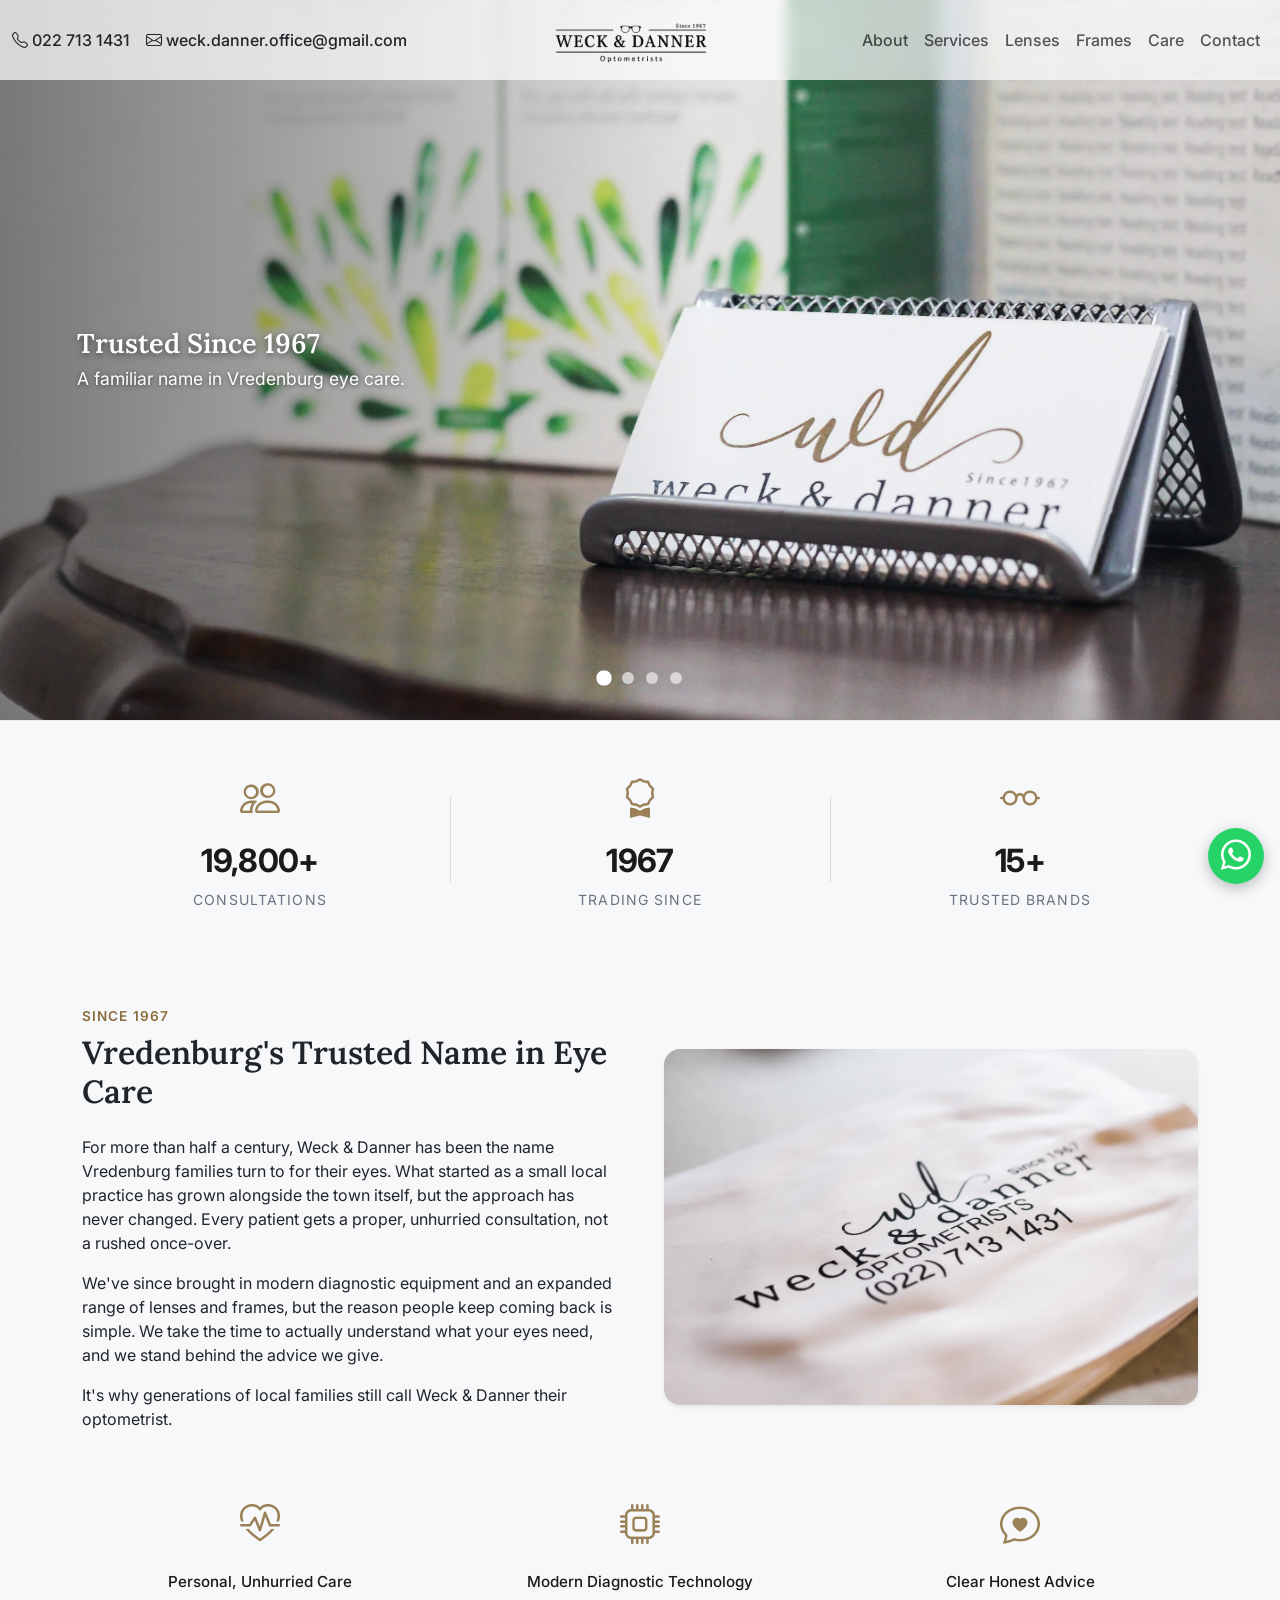
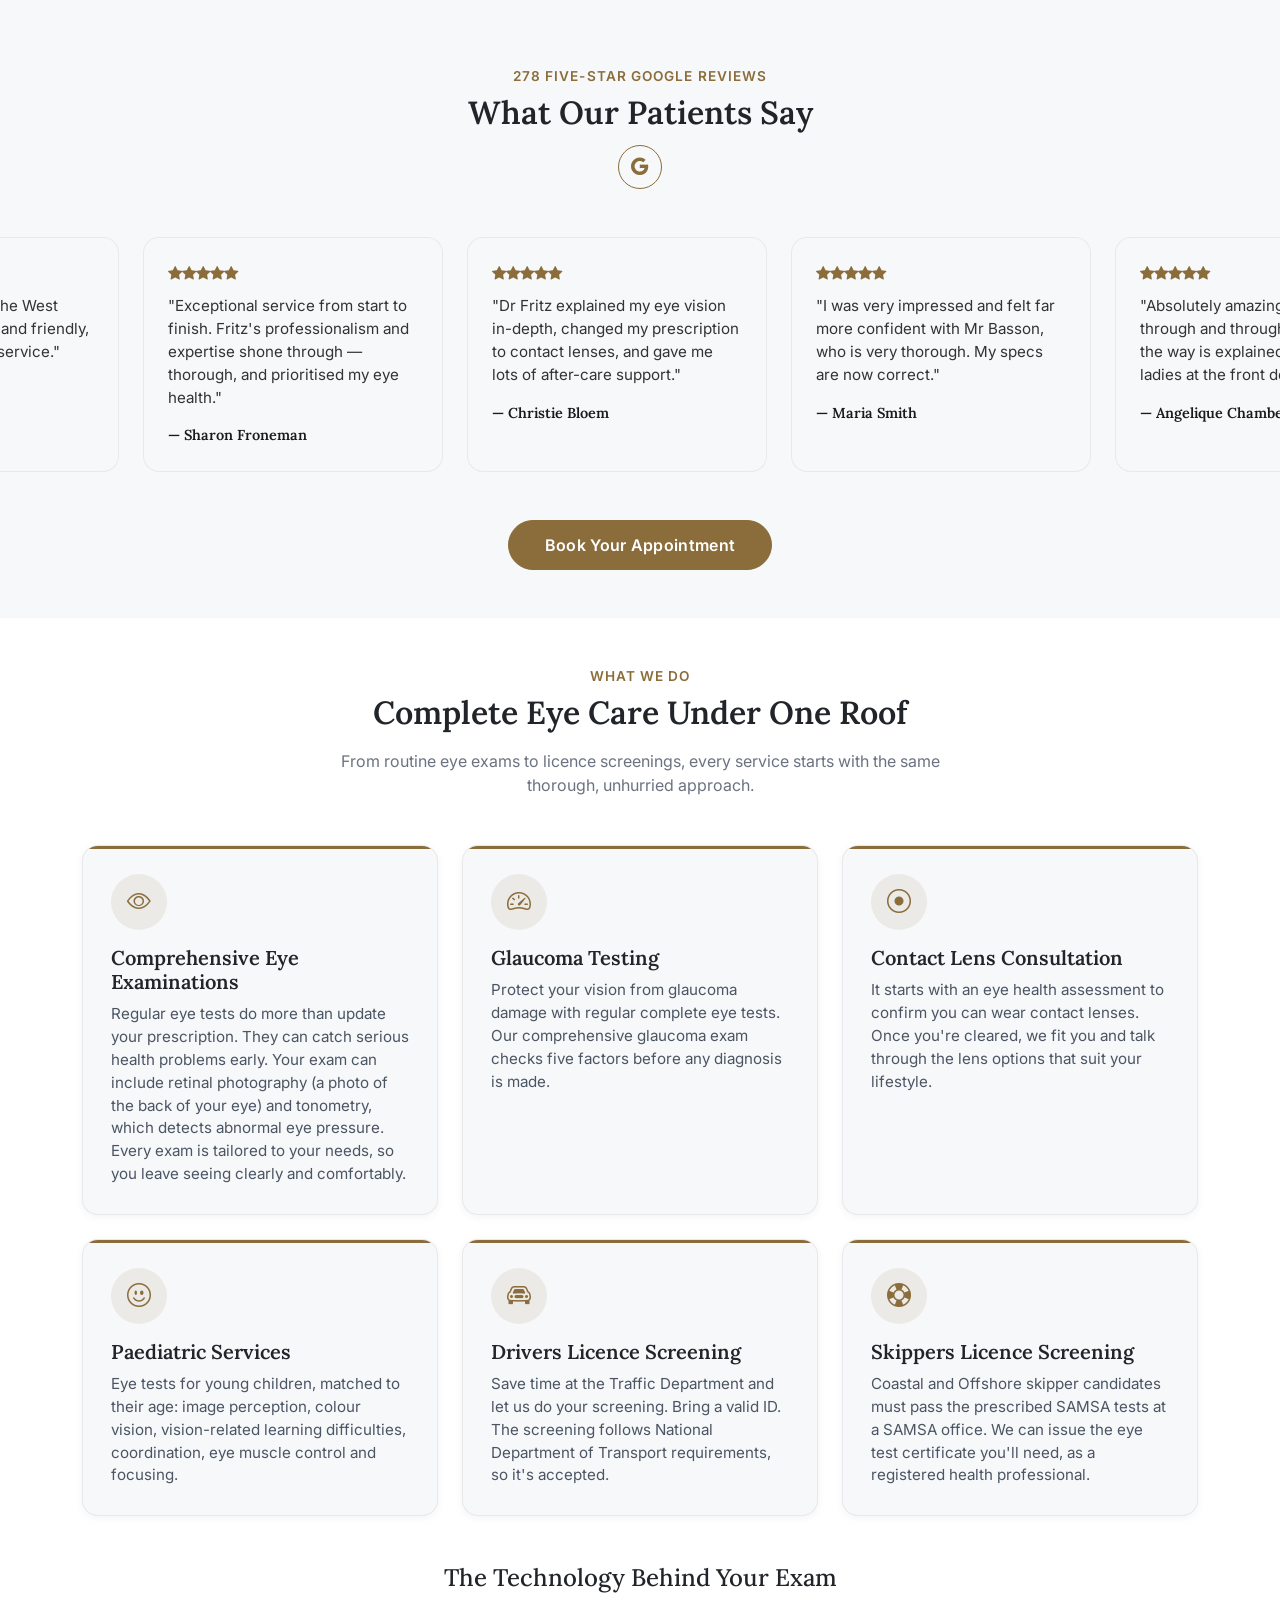
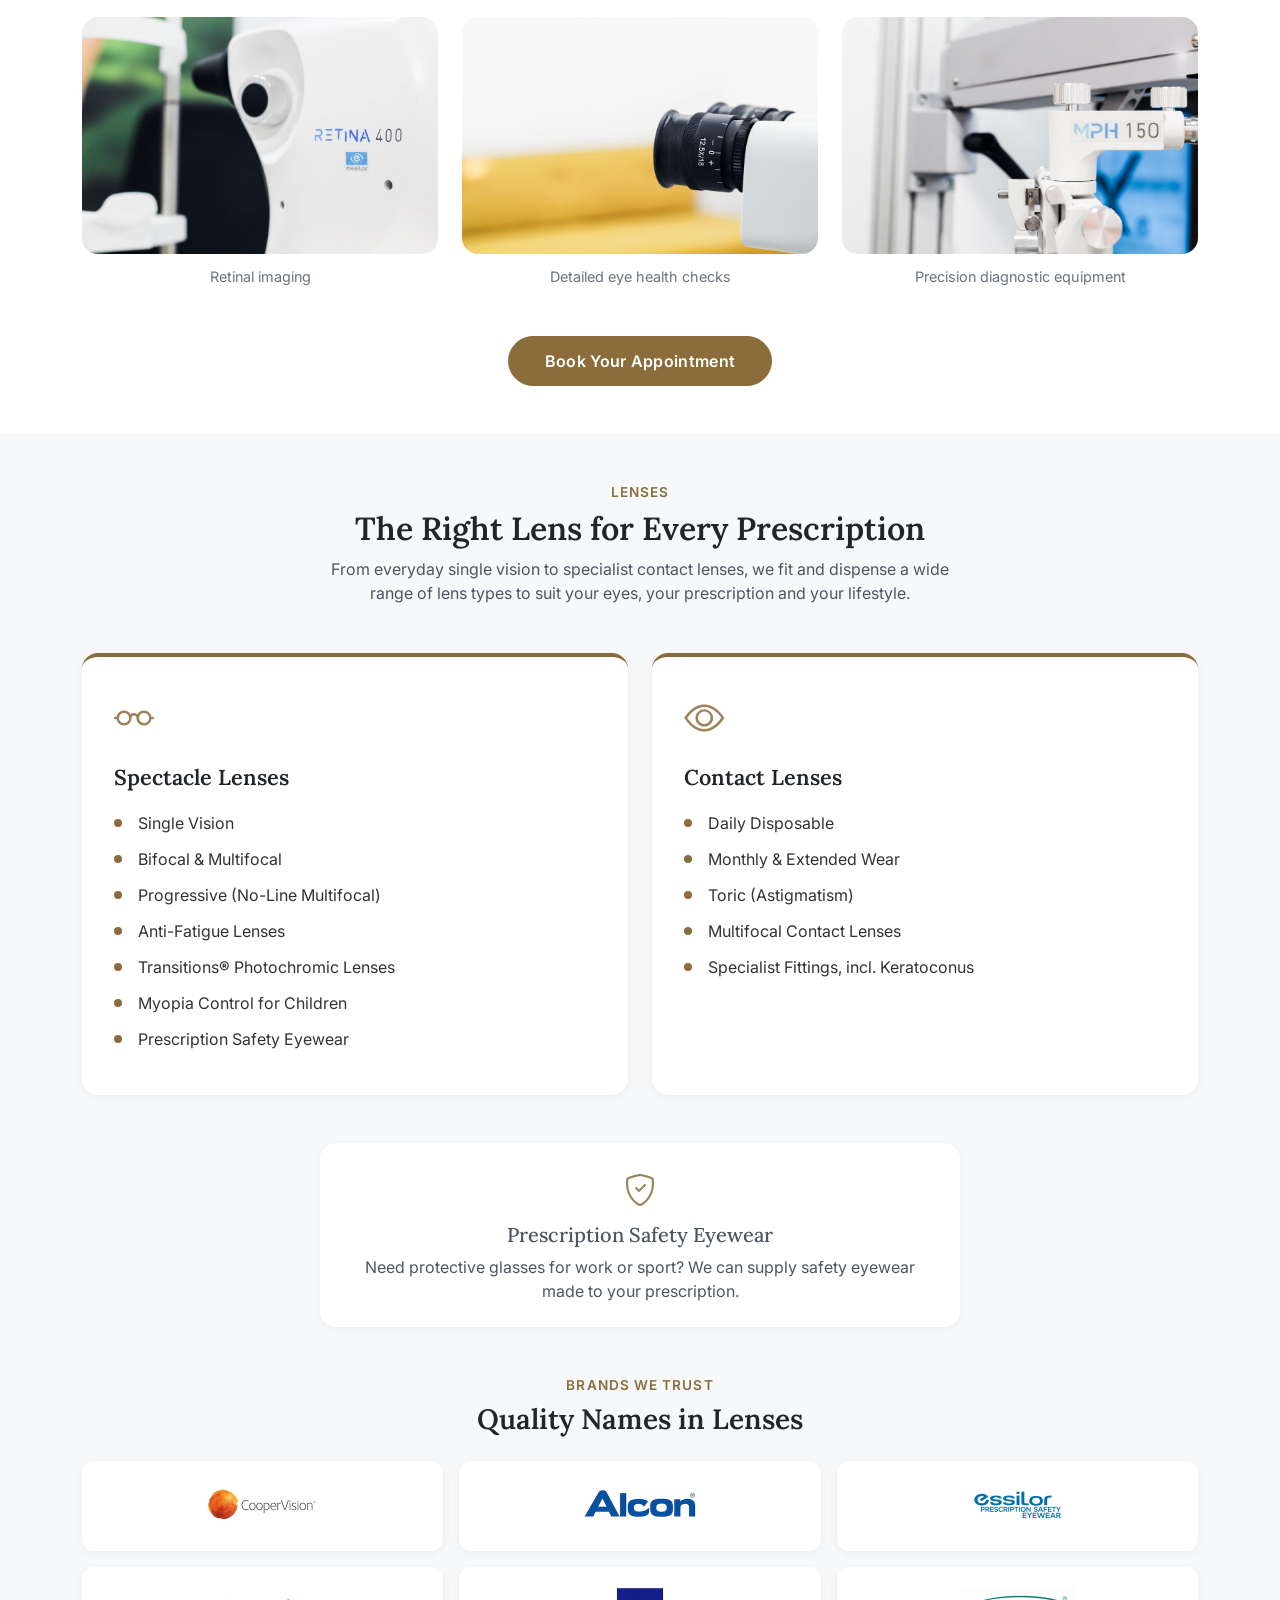
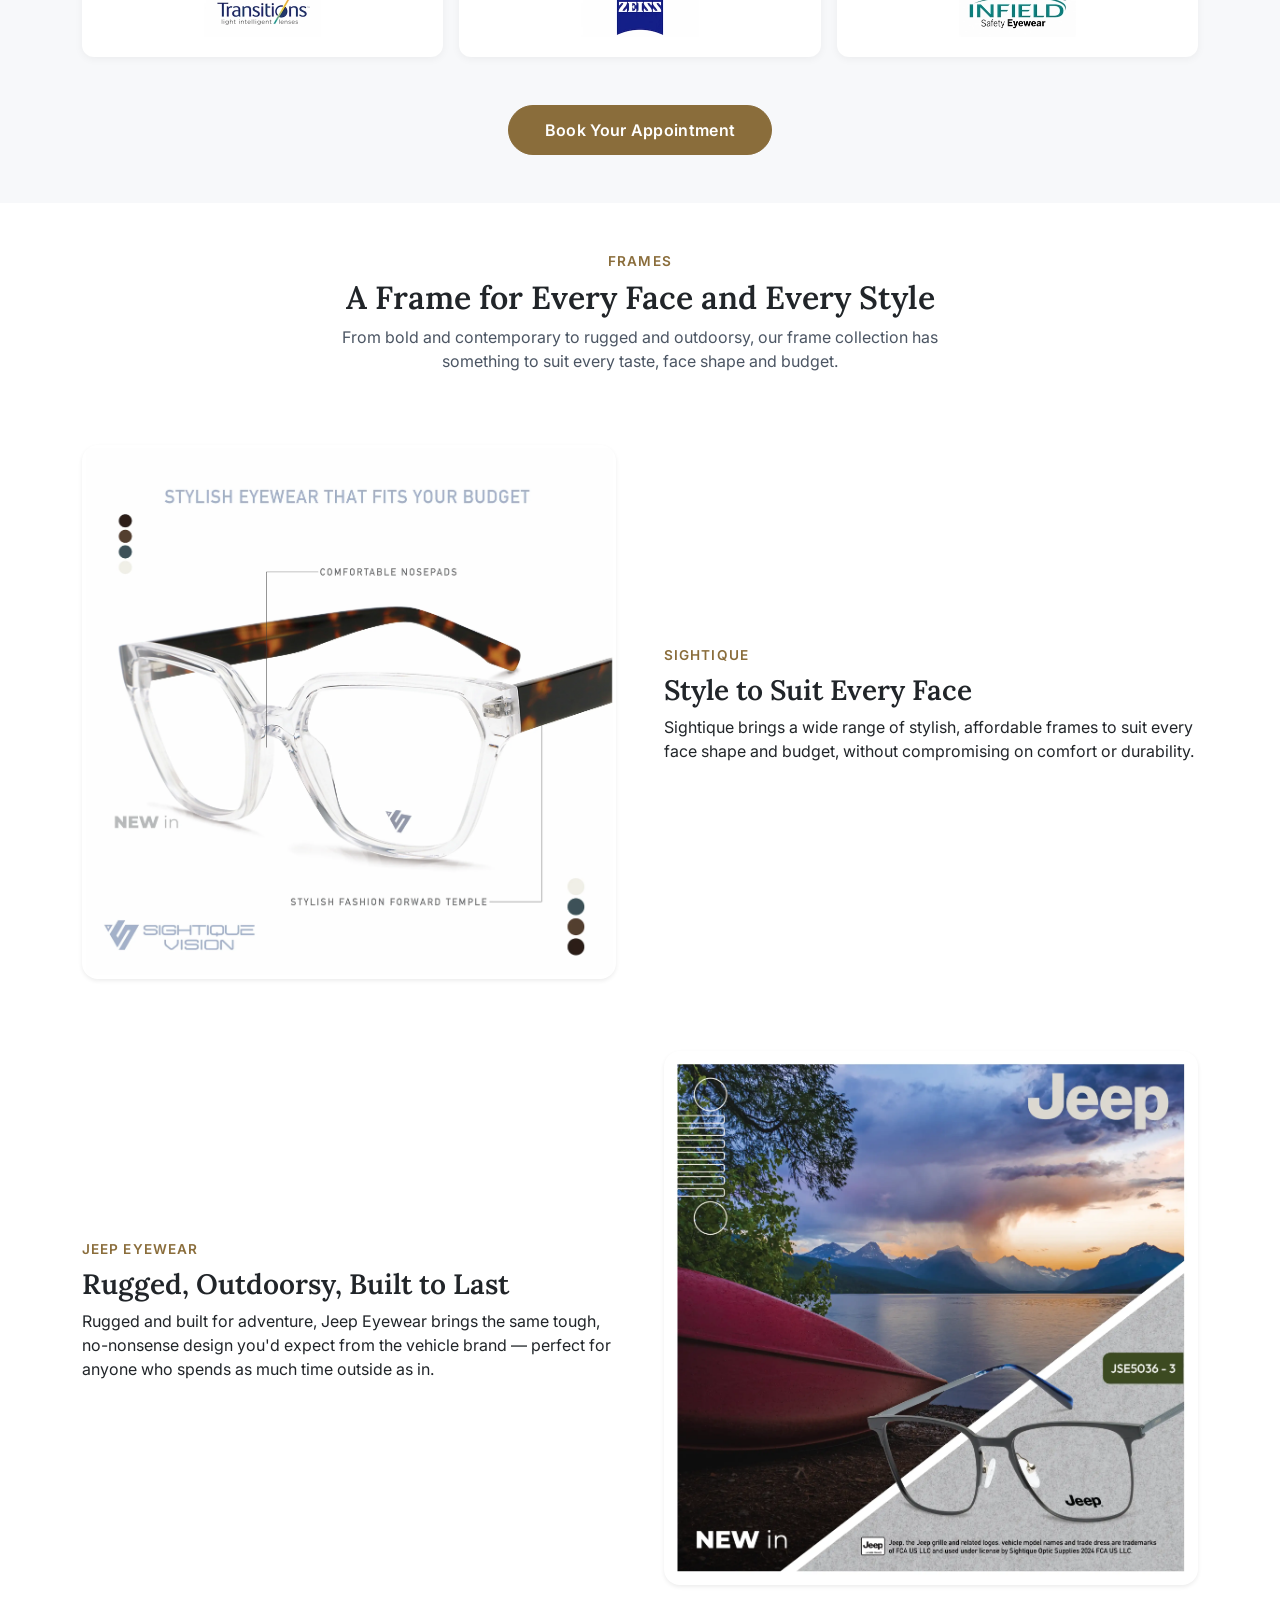
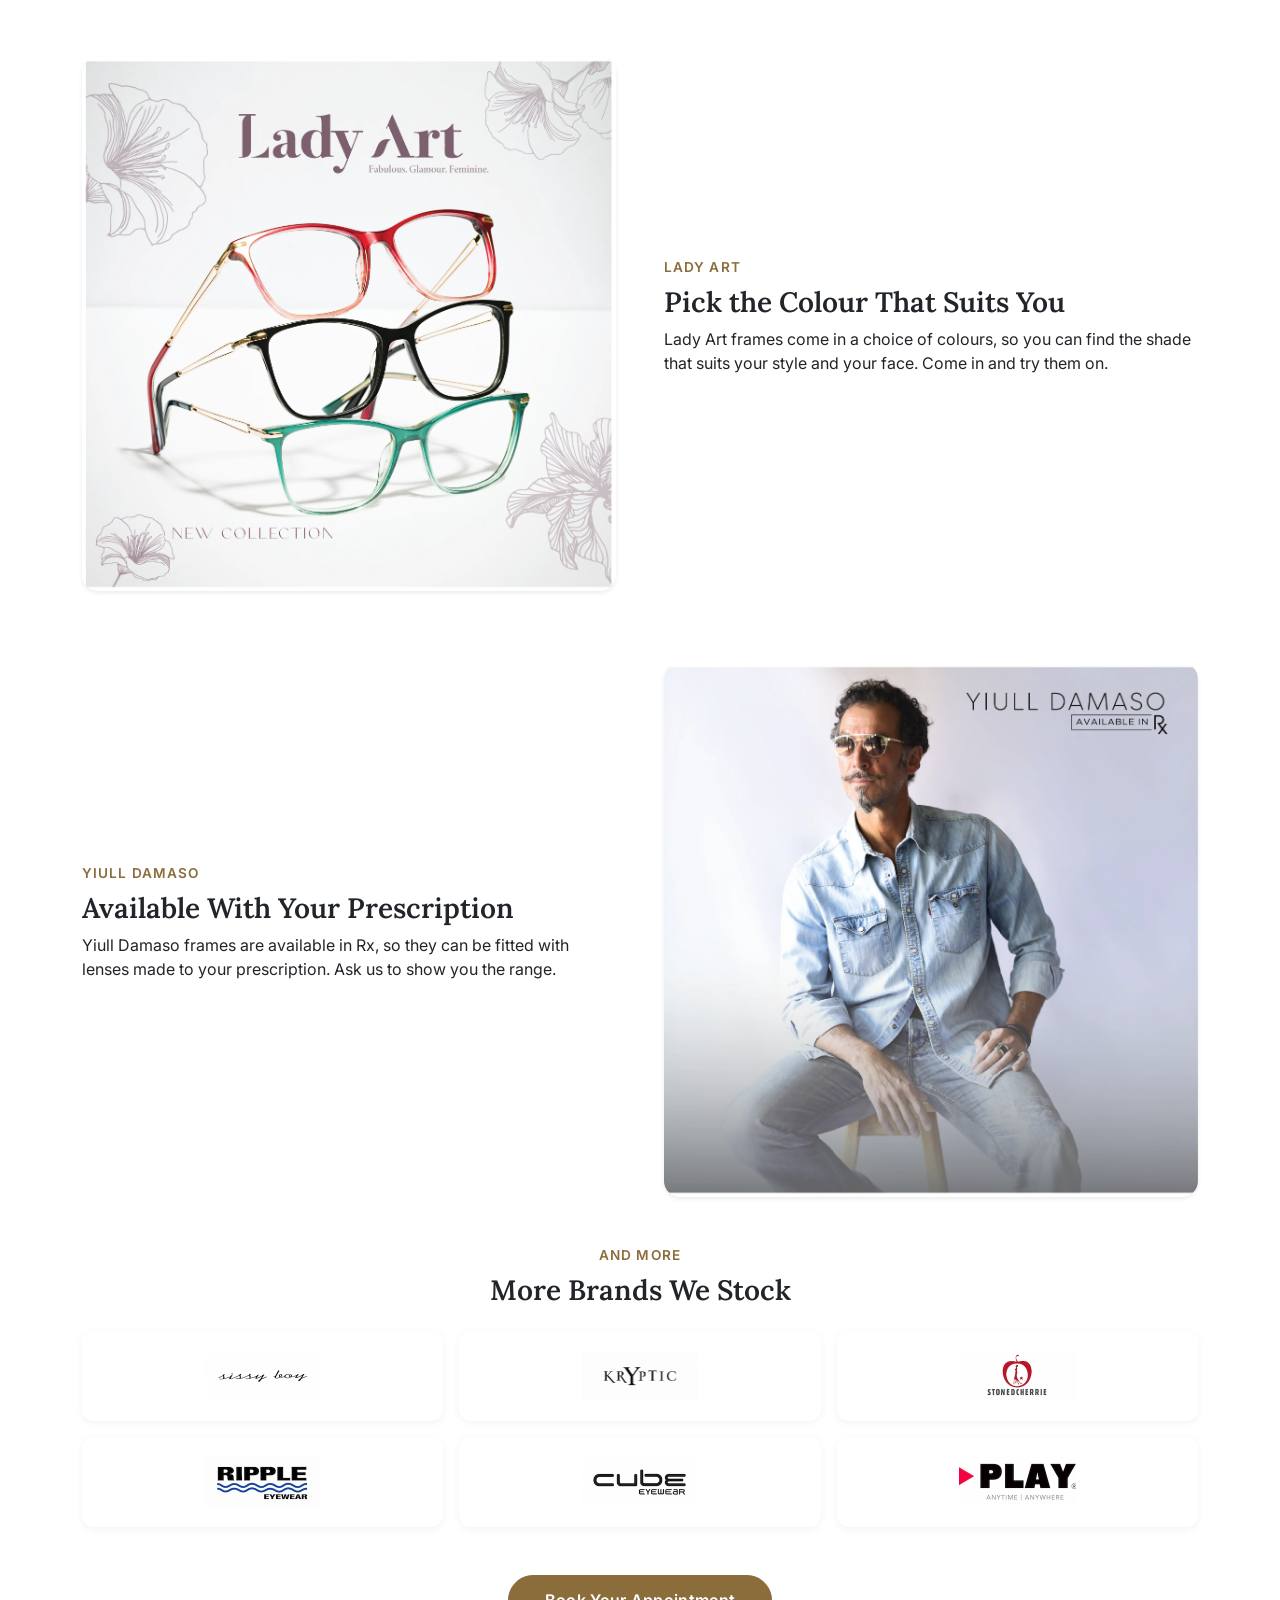
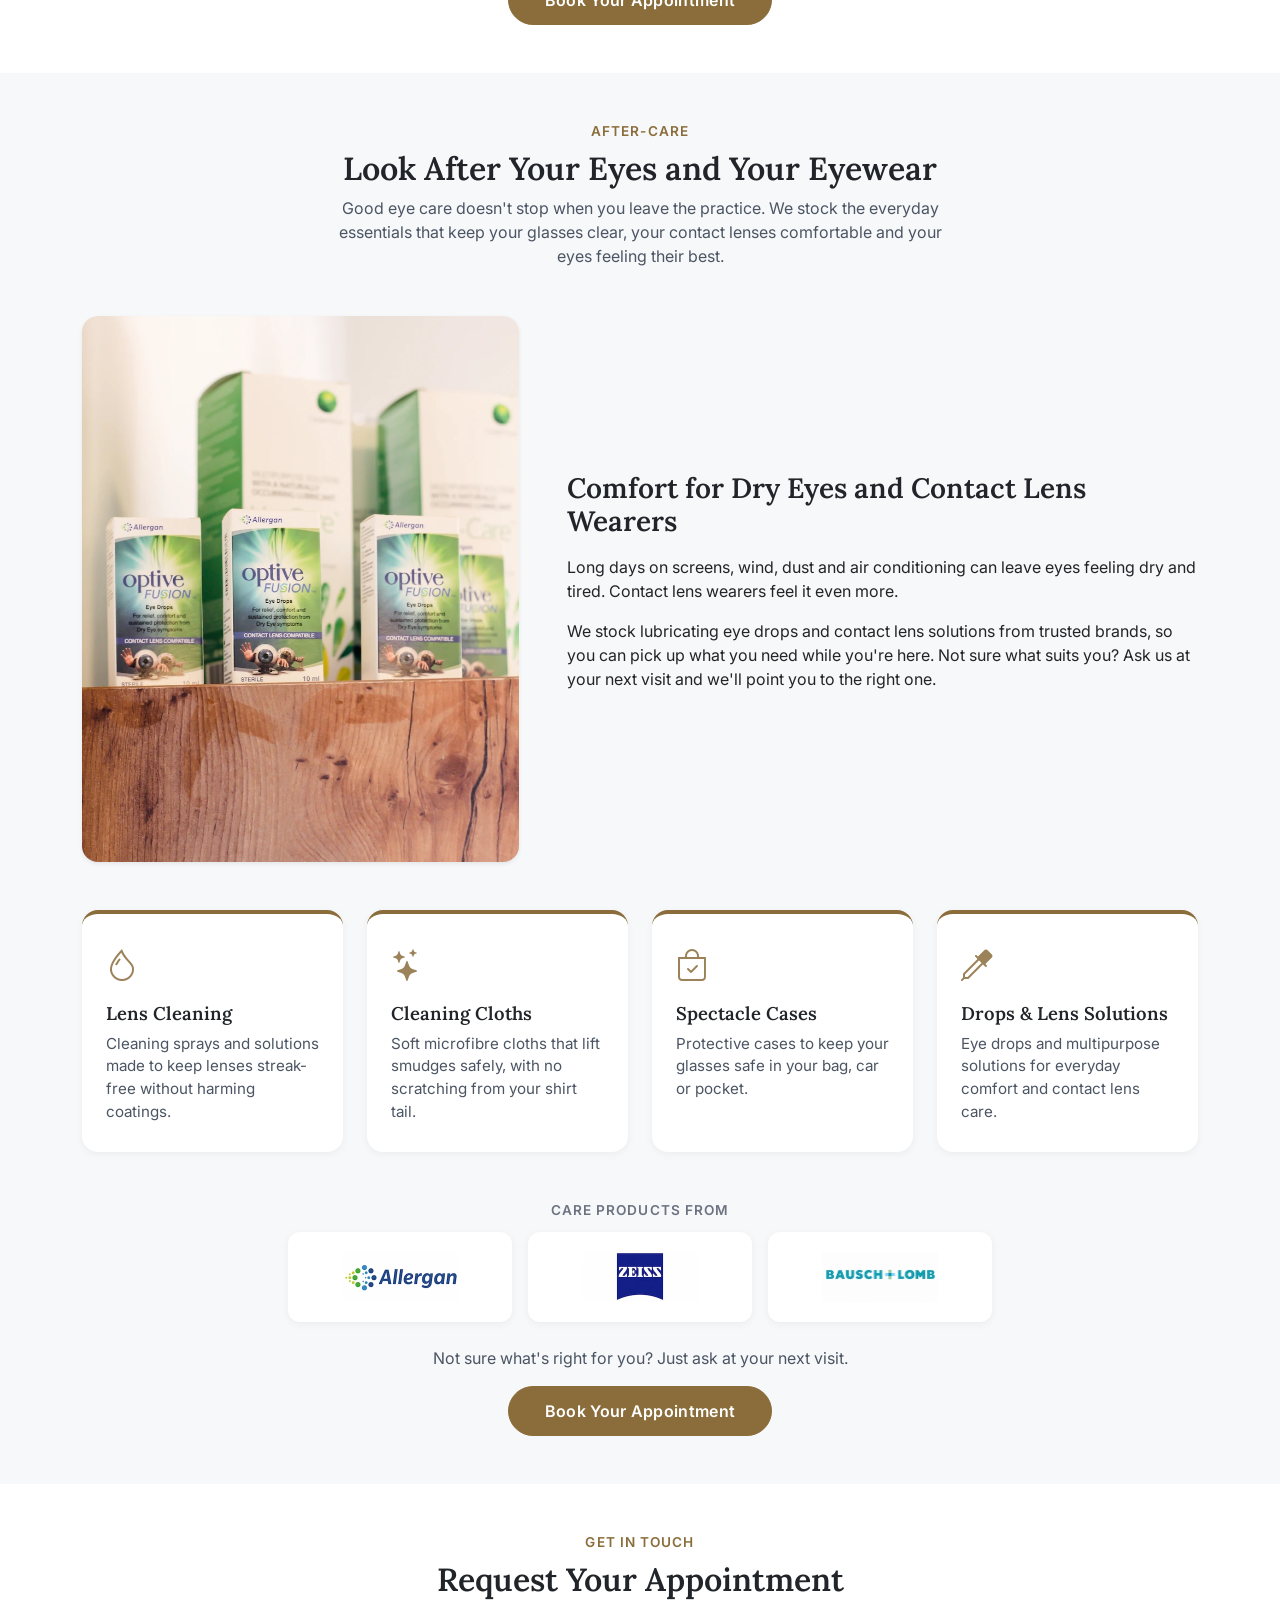
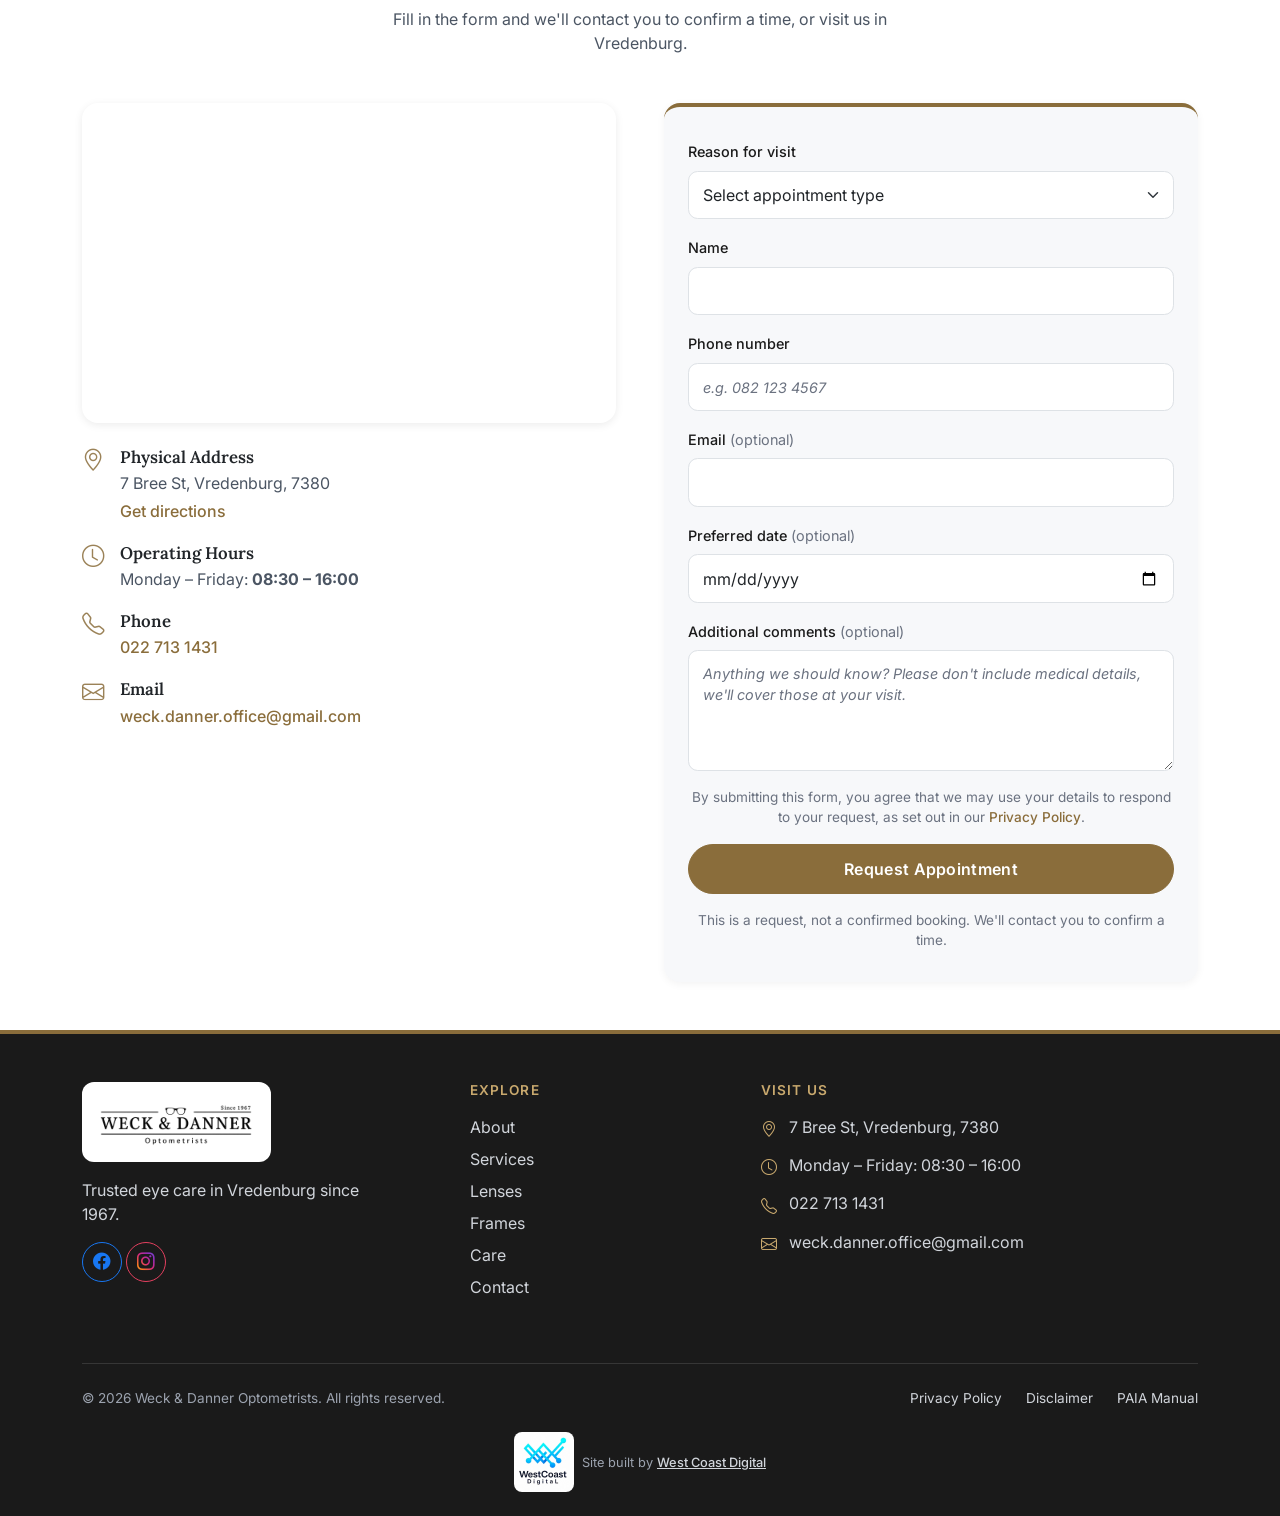
==== index.html @ 0f835dae "Fix scrollspy, add min date, optimise logos and image dimensions" ====
<!DOCTYPE html>
<html lang="en">
<head>
    <meta charset="UTF-8">
    <meta name="viewport" content="width=device-width, initial-scale=1.0">
    <title>Weck & Danner Optometrists | Eye Care in Vredenburg Since 1967</title>

<!-- Bootstrap -->

    <link href="https://cdn.jsdelivr.net/npm/bootstrap@5.3.8/dist/css/bootstrap.min.css" rel="stylesheet" integrity="sha384-sRIl4kxILFvY47J16cr9ZwB07vP4J8+LH7qKQnuqkuIAvNWLzeN8tE5YBujZqJLB" crossorigin="anonymous">

<!-- Bootstrap Icons -->
<link rel="stylesheet" href="https://cdn.jsdelivr.net/npm/bootstrap-icons@1.11.3/font/bootstrap-icons.css">

<!-- Google Fonts: Lora (headings) + Inter (body/nav) -->
<link rel="preconnect" href="https://fonts.googleapis.com">
<link rel="preconnect" href="https://fonts.gstatic.com" crossorigin>
<link href="https://fonts.googleapis.com/css2?family=Inter:wght@400;500;600&family=Lora:wght@500;600;700&display=swap" rel="stylesheet">

<!-- custom css -->

    <link rel="stylesheet" href="styles.css?v=4">   

</head>

<body>

  <nav class="navbar navbar-expand-lg fixed-top">
  <div class="container-fluid d-flex align-items-center justify-content-between">

    <!-- Left: contact info -->
    <div class="d-none d-lg-flex align-items-center gap-3 navbar-contact">
      <a href="tel:+27227131431" class="text-decoration-none">
        <i class="bi bi-telephone"></i> 022 713 1431
      </a>
      <a href="mailto:weck.danner.office@gmail.com" class="text-decoration-none">
        <i class="bi bi-envelope"></i> weck.danner.office@gmail.com
      </a>
    </div>

    <!-- Center: logo + toggler grouped -->
    <div class="navbar-brand-toggle-wrap">
      <a class="navbar-brand mx-auto" href="#home">
        <img src="media/weck-danner-logo.webp" alt="Weck & Danner Optometrists" width="400" height="160">
      </a>
      <button class="navbar-toggler" type="button" data-bs-toggle="collapse" data-bs-target="#navbarSupportedContent" aria-controls="navbarSupportedContent" aria-expanded="false" aria-label="Toggle navigation">
        <span class="navbar-toggler-icon"></span>
      </button>
    </div>

    <!-- Right: nav links -->
    <div class="collapse navbar-collapse flex-grow-0" id="navbarSupportedContent">
      <ul class="navbar-nav ms-auto mb-2 mb-lg-0">
        <li class="nav-item"><a class="nav-link" href="#about">About</a></li>
        <li class="nav-item"><a class="nav-link" href="#services">Services</a></li>
        <li class="nav-item"><a class="nav-link" href="#lenses">Lenses</a></li>
        <li class="nav-item"><a class="nav-link" href="#frames">Frames</a></li>
        <li class="nav-item"><a class="nav-link" href="#care">Care</a></li>
        <li class="nav-item"><a class="nav-link" href="#contact">Contact</a></li>
      </ul>

      <div class="d-lg-none navbar-contact-mobile mt-3">
        <a href="tel:+27227131431" class="text-decoration-none d-block mb-2">
          <i class="bi bi-telephone"></i> 022 713 1431
        </a>
        <a href="mailto:weck.danner.office@gmail.com" class="text-decoration-none d-block">
          <i class="bi bi-envelope"></i> weck.danner.office@gmail.com
        </a>
      </div>
    </div>

  </div>
</nav>

  <header>

<!-- home section within header -->

<section id="home">

<!-- Carousel -->
 <!-- Carousel caption overlay div for backround in images for white text readability. -->

<div id="carouselWeckDanner" class="carousel slide carousel-fade" data-bs-ride="carousel" data-bs-interval="4400" data-bs-pause="false">

  <div class="carousel-indicators">
    <button type="button" data-bs-target="#carouselWeckDanner" data-bs-slide-to="0" class="active" aria-current="true" aria-label="Slide 1"></button>
    <button type="button" data-bs-target="#carouselWeckDanner" data-bs-slide-to="1" aria-label="Slide 2"></button>
    <button type="button" data-bs-target="#carouselWeckDanner" data-bs-slide-to="2" aria-label="Slide 3"></button>
    <button type="button" data-bs-target="#carouselWeckDanner" data-bs-slide-to="3" aria-label="Slide 4"></button>
  </div>

  <div class="carousel-inner">
  <div class="carousel-item active">
  <img src="media/weck-danner-vredenburg-store-cards.webp" class="d-block w-100" width="1920" height="1280" fetchpriority="high" alt="Weck & Danner business cards displayed in-store in Vredenburg">
  <div class="carousel-caption-overlay"></div>
  <div class="carousel-caption-custom">
    <h5>Trusted Since 1967</h5>
    <p>A familiar name in Vredenburg eye care.</p>
  </div>
</div>

<div class="carousel-item">
 <img src="media/weck-danner-vredenburg-retina-400-machine.webp" class="d-block w-100" width="1920" height="1280" alt="Optometrist using a Retina 400 retinal camera during an eye exam at Weck & Danner">
  <div class="carousel-caption-overlay"></div>
  <div class="carousel-caption-custom">
    <h5>Advanced Diagnostic Technology</h5>
    <p>Precise retinal imaging for early detection.</p>
  </div>
</div>

<div class="carousel-item">
  <img src="media/weck-danner-vredenburg-frames-display.webp" class="d-block w-100" width="1920" height="1280" alt="Display of eyewear frames at Weck & Danner in Vredenburg">
  <div class="carousel-caption-overlay"></div>
  <div class="carousel-caption-custom">
    <h5>A Frame for Every Style</h5>
    <p>Browse our curated eyewear selection in-store.</p>
  </div>
</div>

<div class="carousel-item">
  <img src="media/weck-danner-vredenburg-documents.webp" class="d-block w-100" width="1920" height="1280" alt="Patient intake and eye test forms at Weck & Danner">
  <div class="carousel-caption-overlay"></div>
  <div class="carousel-caption-custom">
    <h5>Thorough, Personal Care</h5>
    <p>Every visit starts with understanding your needs.</p>
  </div>
</div>
</div>

</div>

<!-- stats strip -->

<div class="stats-strip py-5">
  <div class="container">
    <div class="row row-cols-1 row-cols-sm-3 text-center g-4">

      <div class="col d-flex align-items-center justify-content-center">
        <div class="flex-fill">
          <i class="bi bi-people fs-1 stat-icon"></i>
          <div class="stat-number fw-bold fs-2 mt-2">19,800+</div>
          <div class="stat-label small text-uppercase mt-1">Consultations</div>
        </div>
      </div>

      <div class="col d-flex align-items-center justify-content-center">
        <div class="flex-fill">
          <i class="bi bi-award fs-1 stat-icon"></i>
          <div class="stat-number fw-bold fs-2 mt-2">1967</div>
          <div class="stat-label small text-uppercase mt-1">Trading Since</div>
        </div>
      </div>

      <div class="col d-flex align-items-center justify-content-center">
        <div class="flex-fill">
          <i class="bi bi-eyeglasses fs-1 stat-icon"></i>
          <div class="stat-number fw-bold fs-2 mt-2">15+</div>
          <div class="stat-label small text-uppercase mt-1">Trusted Brands</div>
        </div>
      </div>

    </div>
  </div>
</div>

</section>

</header>

<main>

<!-- About section -->

<section id="about" class="about-section py-5">
  <div class="container">
    <div class="row align-items-center gy-5 gx-md-5">

      <div class="col-lg-6 order-lg-2">
        <img src="media/weck-danner-vredenburg-branded-pouch.webp" width="1200" height="800" loading="lazy"
             class="img-fluid rounded-4 shadow-sm about-img"
             alt="Weck & Danner branded pouch, trusted in Vredenburg since 1967">
      </div>

      <div class="col-lg-6 order-lg-1">
        <p class="about-kicker">Since 1967</p>
        <h2 class="mb-4">Vredenburg's Trusted Name in Eye Care</h2>
        <p>For more than half a century, Weck & Danner has been the name Vredenburg families turn to for their eyes. What started as a small local practice has grown alongside the town itself, but the approach has never changed. Every patient gets a proper, unhurried consultation, not a rushed once-over.</p>
        <p>We've since brought in modern diagnostic equipment and an expanded range of lenses and frames, but the reason people keep coming back is simple. We take the time to actually understand what your eyes need, and we stand behind the advice we give.</p>
        <p>It's why generations of local families still call Weck & Danner their optometrist.</p>
      </div>

    </div>

    <!-- Trust Row -->
    <div class="row text-center gy-4 mt-4 about-trust-row">

      <div class="col-md-4">
        <div class="about-trust-item">
          <i class="bi bi-heart-pulse fs-1 stat-icon"></i>
          <p class="about-trust-caption mt-3 mb-0">Personal, Unhurried Care</p>
        </div>
      </div>

      <div class="col-md-4">
        <div class="about-trust-item">
          <i class="bi bi-cpu fs-1 stat-icon"></i>
          <p class="about-trust-caption mt-3 mb-0">Modern Diagnostic Technology</p>
        </div>
      </div>

      <div class="col-md-4">
        <div class="about-trust-item">
          <i class="bi bi-chat-heart fs-1 stat-icon"></i>
          <p class="about-trust-caption mt-3 mb-0">Clear Honest Advice</p>
        </div>
      </div>

    </div>

  </div>

<!-- Reviews (nested inside About) -->
<div class="reviews-wrap mt-5 pt-4">
  <div class="text-center mb-5">
    <p class="about-kicker">278 Five-Star Google Reviews</p>
    <h2>What Our Patients Say</h2>
    <a href="https://maps.app.goo.gl/JBacdzH4Bppjn8U96"
   target="_blank" rel="noopener"
   class="reviews-google-link mt-1"
   aria-label="See all reviews on Google (opens in a new tab)">
  <i class="bi bi-google"></i>
</a>
  </div>


  <div class="reviews-marquee">
    <div class="reviews-track">

      <div class="review-card">
        <div class="review-stars">
          <i class="bi bi-star-fill"></i><i class="bi bi-star-fill"></i><i class="bi bi-star-fill"></i><i class="bi bi-star-fill"></i><i class="bi bi-star-fill"></i>
        </div>
        <p class="review-quote">"Best optometrist on the West Coast! Always helpful and friendly, paired with excellent service."</p>
        <p class="review-author">— Adel Kruger</p>
      </div>

      <div class="review-card">
        <div class="review-stars">
          <i class="bi bi-star-fill"></i><i class="bi bi-star-fill"></i><i class="bi bi-star-fill"></i><i class="bi bi-star-fill"></i><i class="bi bi-star-fill"></i>
        </div>
        <p class="review-quote">"Exceptional service from start to finish. Fritz's professionalism and expertise shone through — thorough, and prioritised my eye health."</p>
        <p class="review-author">— Sharon Froneman</p>
      </div>

      <div class="review-card">
        <div class="review-stars">
          <i class="bi bi-star-fill"></i><i class="bi bi-star-fill"></i><i class="bi bi-star-fill"></i><i class="bi bi-star-fill"></i><i class="bi bi-star-fill"></i>
        </div>
        <p class="review-quote">"Dr Fritz explained my eye vision in-depth, changed my prescription to contact lenses, and gave me lots of after-care support."</p>
        <p class="review-author">— Christie Bloem</p>
      </div>

      <div class="review-card">
        <div class="review-stars">
          <i class="bi bi-star-fill"></i><i class="bi bi-star-fill"></i><i class="bi bi-star-fill"></i><i class="bi bi-star-fill"></i><i class="bi bi-star-fill"></i>
        </div>
        <p class="review-quote">"I was very impressed and felt far more confident with Mr Basson, who is very thorough. My specs are now correct."</p>
        <p class="review-author">— Maria Smith</p>
      </div>

      <div class="review-card">
        <div class="review-stars">
          <i class="bi bi-star-fill"></i><i class="bi bi-star-fill"></i><i class="bi bi-star-fill"></i><i class="bi bi-star-fill"></i><i class="bi bi-star-fill"></i>
        </div>
        <p class="review-quote">"Absolutely amazing service through and through. Every step of the way is explained. Wonderful ladies at the front desk."</p>
        <p class="review-author">— Angelique Chamberlain</p>
      </div>

      <div class="review-card">
        <div class="review-stars">
          <i class="bi bi-star-fill"></i><i class="bi bi-star-fill"></i><i class="bi bi-star-fill"></i><i class="bi bi-star-fill"></i><i class="bi bi-star-fill"></i>
        </div>
        <p class="review-quote">"A very open, friendly and efficient practice. My eye exam was highly professional. I highly recommend this practice!"</p>
        <p class="review-author">— Fiona Haller</p>
      </div>

      <div class="review-card">
        <div class="review-stars">
          <i class="bi bi-star-fill"></i><i class="bi bi-star-fill"></i><i class="bi bi-star-fill"></i><i class="bi bi-star-fill"></i><i class="bi bi-star-fill"></i>
        </div>
        <p class="review-quote">"Best eye test I ever had. One of the best in the trade — his staff are friendly and professional. A 5 star experience!"</p>
        <p class="review-author">— Neels Roodt</p>
      </div>

      <div class="review-card">
        <div class="review-stars">
          <i class="bi bi-star-fill"></i><i class="bi bi-star-fill"></i><i class="bi bi-star-fill"></i><i class="bi bi-star-fill"></i><i class="bi bi-star-fill"></i>
        </div>
        <p class="review-quote">"My mother is highly impressed by the whole process and the excellent service she received — thank you for taking care of the elderly."</p>
        <p class="review-author">— Mariane Mouton</p>
      </div>

      <div class="review-card">
        <div class="review-stars">
          <i class="bi bi-star-fill"></i><i class="bi bi-star-fill"></i><i class="bi bi-star-fill"></i><i class="bi bi-star-fill"></i><i class="bi bi-star-fill"></i>
        </div>
        <p class="review-quote">"Experienced, thorough in testing and explaining my eye condition, recommending the best options and after-care."</p>
        <p class="review-author">— Christopher Jacobs</p>
      </div>

      <!-- Duplicate set below — needed so the marquee loop is seamless.
           aria-hidden="true" for screen readers. -->

      <div class="review-card" aria-hidden="true">
        <div class="review-stars">
          <i class="bi bi-star-fill"></i><i class="bi bi-star-fill"></i><i class="bi bi-star-fill"></i><i class="bi bi-star-fill"></i><i class="bi bi-star-fill"></i>
        </div>
        <p class="review-quote">"Best optometrist on the West Coast! Always helpful and friendly, paired with excellent service."</p>
        <p class="review-author">— Adel Kruger</p>
      </div>

      <div class="review-card" aria-hidden="true">
        <div class="review-stars">
          <i class="bi bi-star-fill"></i><i class="bi bi-star-fill"></i><i class="bi bi-star-fill"></i><i class="bi bi-star-fill"></i><i class="bi bi-star-fill"></i>
        </div>
        <p class="review-quote">"Exceptional service from start to finish. Fritz's professionalism and expertise shone through — thorough, and prioritised my eye health."</p>
        <p class="review-author">— Sharon Froneman</p>
      </div>

      <div class="review-card" aria-hidden="true">
        <div class="review-stars">
          <i class="bi bi-star-fill"></i><i class="bi bi-star-fill"></i><i class="bi bi-star-fill"></i><i class="bi bi-star-fill"></i><i class="bi bi-star-fill"></i>
        </div>
        <p class="review-quote">"Dr Fritz explained my eye vision in-depth, changed my prescription to contact lenses, and gave me lots of after-care support."</p>
        <p class="review-author">— Christie Bloem</p>
      </div>

      <div class="review-card" aria-hidden="true">
        <div class="review-stars">
          <i class="bi bi-star-fill"></i><i class="bi bi-star-fill"></i><i class="bi bi-star-fill"></i><i class="bi bi-star-fill"></i><i class="bi bi-star-fill"></i>
        </div>
        <p class="review-quote">"I was very impressed and felt far more confident with Mr Basson, who is very thorough. My specs are now correct."</p>
        <p class="review-author">— Maria Smith</p>
      </div>

      <div class="review-card" aria-hidden="true">
        <div class="review-stars">
          <i class="bi bi-star-fill"></i><i class="bi bi-star-fill"></i><i class="bi bi-star-fill"></i><i class="bi bi-star-fill"></i><i class="bi bi-star-fill"></i>
        </div>
        <p class="review-quote">"Absolutely amazing service through and through. Every step of the way is explained. Wonderful ladies at the front desk."</p>
        <p class="review-author">— Angelique Chamberlain</p>
      </div>

      <div class="review-card" aria-hidden="true">
        <div class="review-stars">
          <i class="bi bi-star-fill"></i><i class="bi bi-star-fill"></i><i class="bi bi-star-fill"></i><i class="bi bi-star-fill"></i><i class="bi bi-star-fill"></i>
        </div>
        <p class="review-quote">"A very open, friendly and efficient practice. My eye exam was highly professional. I highly recommend this practice!"</p>
        <p class="review-author">— Fiona Haller</p>
      </div>

      <div class="review-card" aria-hidden="true">
        <div class="review-stars">
          <i class="bi bi-star-fill"></i><i class="bi bi-star-fill"></i><i class="bi bi-star-fill"></i><i class="bi bi-star-fill"></i><i class="bi bi-star-fill"></i>
        </div>
        <p class="review-quote">"Best eye test I ever had. One of the best in the trade — his staff are friendly and professional. A 5 star experience!"</p>
        <p class="review-author">— Neels Roodt</p>
      </div>

      <div class="review-card" aria-hidden="true">
        <div class="review-stars">
          <i class="bi bi-star-fill"></i><i class="bi bi-star-fill"></i><i class="bi bi-star-fill"></i><i class="bi bi-star-fill"></i><i class="bi bi-star-fill"></i>
        </div>
        <p class="review-quote">"My mother is highly impressed by the whole process and the excellent service she received — thank you for taking care of the elderly."</p>
        <p class="review-author">— Mariane Mouton</p>
      </div>

      <div class="review-card" aria-hidden="true">
        <div class="review-stars">
          <i class="bi bi-star-fill"></i><i class="bi bi-star-fill"></i><i class="bi bi-star-fill"></i><i class="bi bi-star-fill"></i><i class="bi bi-star-fill"></i>
        </div>
        <p class="review-quote">"Experienced, thorough in testing and explaining my eye condition, recommending the best options and after-care."</p>
        <p class="review-author">— Christopher Jacobs</p>
      </div>

    </div>
  </div>
</div>

<!-- appointment CTA -->

<div class="text-center mt-5">
  <a href="#contact" class="btn-booking">
    Book Your Appointment
  </a>
</div>

</section>

<!-- Services section -->

<section id="services" class="services-section py-5">
  <div class="container">

    <div class="text-center mb-5">
      <p class="about-kicker">What We Do</p>
      <h2>Complete Eye Care Under One Roof</h2>
      <p class="services-intro mt-3">From routine eye exams to licence screenings, every service starts with the same thorough, unhurried approach.</p>
    </div>

    <div class="row row-cols-1 row-cols-md-2 row-cols-lg-3 g-4">

      <div class="col">
        <div class="service-card">
          <div class="service-icon"><i class="bi bi-eye"></i></div>
          <h3>Comprehensive Eye Examinations</h3>
          <p>Regular eye tests do more than update your prescription. They can catch serious health problems early. Your exam can include retinal photography (a photo of the back of your eye) and tonometry, which detects abnormal eye pressure. Every exam is tailored to your needs, so you leave seeing clearly and comfortably.</p>
        </div>
      </div>

      <div class="col">
        <div class="service-card">
          <div class="service-icon"><i class="bi bi-speedometer2"></i></div>
          <h3>Glaucoma Testing</h3>
          <p>Protect your vision from glaucoma damage with regular complete eye tests. Our comprehensive glaucoma exam checks five factors before any diagnosis is made.</p>
        </div>
      </div>

      <div class="col">
        <div class="service-card">
          <div class="service-icon"><i class="bi bi-record-circle"></i></div>
          <h3>Contact Lens Consultation</h3>
          <p>It starts with an eye health assessment to confirm you can wear contact lenses. Once you're cleared, we fit you and talk through the lens options that suit your lifestyle.</p>
        </div>
      </div>

      <div class="col">
        <div class="service-card">
          <div class="service-icon"><i class="bi bi-emoji-smile"></i></div>
          <h3>Paediatric Services</h3>
          <p>Eye tests for young children, matched to their age: image perception, colour vision, vision-related learning difficulties, coordination, eye muscle control and focusing.</p>
        </div>
      </div>

      <div class="col">
        <div class="service-card">
          <div class="service-icon"><i class="bi bi-car-front"></i></div>
          <h3>Drivers Licence Screening</h3>
          <p>Save time at the Traffic Department and let us do your screening. Bring a valid ID. The screening follows National Department of Transport requirements, so it's accepted.</p>
        </div>
      </div>

      <div class="col">
        <div class="service-card">
          <div class="service-icon"><i class="bi bi-life-preserver"></i></div>
          <h3>Skippers Licence Screening</h3>
          <p>Coastal and Offshore skipper candidates must pass the prescribed SAMSA tests at a SAMSA office. We can issue the eye test certificate you'll need, as a registered health professional.</p>
        </div>
      </div>

    </div>

  <!-- Equipment photo strip -->
<h3 class="h4 text-center mt-5 mb-4">The Technology Behind Your Exam</h3>

<div class="row g-4">

  <div class="col-md-4">
    <figure class="m-0">
      <img src="media/weck-danner-vredenburg-retina-400-detail.webp" class="equipment-img" width="1000" height="667" alt="Retina 400 retinal camera at Weck & Danner" loading="lazy">
      <figcaption class="equipment-caption">Retinal imaging</figcaption>
    </figure>
  </div>

  <div class="col-md-4">
    <figure class="m-0">
      <img src="media/weck-danner-vredenburg-slit-lamp-eyepiece.webp" class="equipment-img" width="1000" height="667" alt="Slit lamp eyepiece used for eye health examinations at Weck & Danner" loading="lazy">
      <figcaption class="equipment-caption">Detailed eye health checks</figcaption>
    </figure>
  </div>

  <div class="col-md-4">
    <figure class="m-0">
      <img src="media/weck-danner-vredenburg-mph-150.webp" class="equipment-img" width="1000" height="667" alt="MPH 150 diagnostic instrument at Weck & Danner" loading="lazy">
      <figcaption class="equipment-caption">Precision diagnostic equipment</figcaption>
    </figure>
  </div>

</div>

<div class="text-center mt-5">
  <a href="#contact" class="btn-booking">Book Your Appointment</a>
</div>

</div>
</section>

<!-- Lenses section -->

<section id="lenses" class="lenses-section py-5 ">
  <div class="container">

    <div class="text-center mb-5">
      <p class="about-kicker">Lenses</p>
      <h2>The Right Lens for Every Prescription</h2>
      <p class="lenses-intro mx-auto">From everyday single vision to specialist contact lenses, we fit and dispense a wide range of lens types to suit your eyes, your prescription and your lifestyle.</p>
    </div>

    <div class="row g-4 mb-5">

      <div class="col-lg-6">
        <div class="lens-type-card h-100">
          <i class="bi bi-eyeglasses fs-1 stat-icon"></i>
          <h3>Spectacle Lenses</h3>
          <ul class="lens-list">
            <li>Single Vision</li>
            <li>Bifocal &amp; Multifocal</li>
            <li>Progressive (No-Line Multifocal)</li>
            <li>Anti-Fatigue Lenses</li>
            <li>Transitions&reg; Photochromic Lenses</li>
            <li>Myopia Control for Children</li>
            <li>Prescription Safety Eyewear</li>
          </ul>
        </div>
      </div>

      <div class="col-lg-6">
        <div class="lens-type-card h-100">
          <i class="bi bi-eye fs-1 stat-icon"></i>
          <h3>Contact Lenses</h3>
          <ul class="lens-list">
            <li>Daily Disposable</li>
            <li>Monthly &amp; Extended Wear</li>
            <li>Toric (Astigmatism)</li>
            <li>Multifocal Contact Lenses</li>
            <li>Specialist Fittings, incl. Keratoconus</li>
          </ul>
        </div>
      </div>

    </div>

    <!-- safety callout -->

    <div class="safety-callout text-center mb-5">
  <i class="bi bi-shield-check fs-2 stat-icon"></i>
  <h3 class="h5 mt-2">Prescription Safety Eyewear</h3>
  <p class="mb-0">Need protective glasses for work or sport? We can supply safety eyewear made to your prescription.</p>
    </div>

    <!-- Brand strip -->
    <div class="text-center mb-4">
      <p class="about-kicker">Brands We Trust</p>
      <h3>Quality Names in Lenses</h3>
    </div>

<div class="row row-cols-2 row-cols-md-3 row-cols-xxl-6 g-3 brand-logo-row">
  <div class="col">
    <div class="brand-logo-card">
      <img src="media/weck-danner-vredenburg-coopervision-logo.webp" alt="CooperVision" width="236" height="100" loading="lazy">
    </div>
  </div>
  <div class="col">
    <div class="brand-logo-card">
      <img src="media/weck-danner-vredenburg-alcon-logo.webp" alt="Alcon" width="236" height="100" loading="lazy">
    </div>
  </div>
  <div class="col">
    <div class="brand-logo-card">
      <img src="media/weck-danner-vredenburg-essilor-logo.webp" alt="Essilor Prescription Safety Eyewear" width="234" height="100" loading="lazy">
    </div>
  </div>
  <div class="col">
    <div class="brand-logo-card">
      <img src="media/weck-danner-vredenburg-transitions-logo.webp" alt="Transitions" width="234" height="100" loading="lazy">
    </div>
  </div>
  <div class="col">
  <div class="brand-logo-card">
    <img src="media/weck-danner-vredenburg-zeiss-logo.webp" alt="Zeiss" width="236" height="100" loading="lazy">
  </div>
</div>
<div class="col">
  <div class="brand-logo-card">
    <img src="media/weck-danner-vredenburg-infield-safety-logo.webp" alt="Infield Safety" width="233" height="100" loading="lazy">
  </div>
</div>
</div>

  </div>

      <!-- appointment CTA -->
    <div class="text-center mt-5">
      <a href="#contact" class="btn-booking">
        Book Your Appointment
      </a>
    </div>

</section>

<!-- Frames section -->

<section id="frames" class="frames-section py-5 ">
  <div class="container">

    <div class="text-center mb-5">
      <p class="about-kicker">Frames</p>
      <h2>A Frame for Every Face and Every Style</h2>
      <p class="lenses-intro mx-auto">From bold and contemporary to rugged and outdoorsy, our frame collection has something to suit every taste, face shape and budget.</p>
    </div>

    <!-- Sightique -->
    <div class="row align-items-center gy-4 gx-md-5 frame-feature-row mt-5">
      <div class="col-lg-6 order-lg-1">
        <img src="media/weck-danner-vredenburg-sightique-eyewear-feature.webp"
             class="img-fluid rounded-4 shadow-sm frame-feature-img"
             width="2286" height="2286" loading="lazy"
             alt="Sightique Vision frames shown with the range of colour choices">
      </div>
      <div class="col-lg-6 order-lg-2">
        <p class="about-kicker">Sightique</p>
        <h3>Style to Suit Every Face</h3>
        <p>Sightique brings a wide range of stylish, affordable frames to suit every face shape and budget, without compromising on comfort or durability.</p>
      </div>
    </div>

    <!-- Jeep -->
    <div class="row align-items-center gy-4 gx-md-5 frame-feature-row mt-5">
      <div class="col-lg-6 order-lg-2">
        <img src="media/weck-danner-vredenburg-jeep-eyewear-feature.webp"
             class="img-fluid rounded-4 shadow-sm frame-feature-img"
             width="2286" height="2286" loading="lazy"
             alt="Jeep Eyewear brand photo, available at Weck & Danner">
      </div>
      <div class="col-lg-6 order-lg-1">
        <p class="about-kicker">Jeep Eyewear</p>
        <h3>Rugged, Outdoorsy, Built to Last</h3>
        <p>Rugged and built for adventure, Jeep Eyewear brings the same tough, no-nonsense design you'd expect from the vehicle brand — perfect for anyone who spends as much time outside as in.</p>
      </div>
    </div>

    <!-- Lady Art -->
    <div class="row align-items-center gy-4 gx-md-5 frame-feature-row mt-5">
      <div class="col-lg-6 order-lg-1">
        <img src="media/weck-danner-vredenburg-lady-art-eyewear-feature.webp"
             class="img-fluid rounded-4 shadow-sm frame-feature-img"
             width="2286" height="2286" loading="lazy"
             alt="Three Lady Art frames in different colours">
      </div>
      <div class="col-lg-6 order-lg-2">
        <p class="about-kicker">Lady Art</p>
        <h3>Pick the Colour That Suits You</h3>
        <p>Lady Art frames come in a choice of colours, so you can find the shade that suits your style and your face. Come in and try them on.</p>
      </div>
    </div>

    <!-- Yiull Damaso -->
    <div class="row align-items-center gy-4 gx-md-5 frame-feature-row mt-5">
      <div class="col-lg-6 order-lg-2">
        <img src="media/weck-danner-vredenburg-yiull-damaso-eyewear-feature.webp"
             class="img-fluid rounded-4 shadow-sm frame-feature-img"
             width="2286" height="2286" loading="lazy"
             alt="Yiull Damaso frames, available with prescription lenses">
      </div>
      <div class="col-lg-6 order-lg-1">
        <p class="about-kicker">Yiull Damaso</p>
        <h3>Available With Your Prescription</h3>
        <p>Yiull Damaso frames are available in Rx, so they can be fitted with lenses made to your prescription. Ask us to show you the range.</p>
      </div>
    </div>

    <!-- Brand strip -->
    <div class="text-center mt-5 mb-4">
      <p class="about-kicker">And More</p>
      <h3>More Brands We Stock</h3>
    </div>

    <div class="row row-cols-2 row-cols-md-3 row-cols-xxl-6 g-3 brand-logo-row">
      <div class="col">
        <div class="brand-logo-card">
          <img src="media/weck-danner-vredenburg-sissy-boy-logo.webp" alt="Sissy Boy" width="236" height="100" loading="lazy">
        </div>
      </div>
      <div class="col">
        <div class="brand-logo-card">
          <img src="media/weck-danner-vredenburg-kryptic-logo.webp" alt="Kryptic" width="233" height="100" loading="lazy">
        </div>
      </div>
      <div class="col">
        <div class="brand-logo-card">
          <img src="media/weck-danner-vredenburg-stoned-cherrie-logo.webp" alt="Stoned Cherrie" width="236" height="100" loading="lazy">
        </div>
      </div>
      <div class="col">
        <div class="brand-logo-card">
          <img src="media/weck-danner-vredenburg-ripple-eyewear-logo.webp" alt="Ripple Eyewear" width="234" height="100" loading="lazy">
        </div>
      </div>
      <div class="col">
       <div class="brand-logo-card">
        <img src="media/weck-danner-vredenburg-cube-eyewear-logo.webp" alt="Cube Eyewear" width="234" height="100" loading="lazy">
      </div>
    </div>
   <div class="col">
    <div class="brand-logo-card">
      <img src="media/weck-danner-vredenburg-play-logo.webp" alt="PLAY Eyewear" width="234" height="100" loading="lazy">
   </div>
    </div>

    </div>

    <!-- appointment CTA -->
    <div class="text-center mt-5">
      <a href="#contact" class="btn-booking">Book Your Appointment</a>
    </div>

  </div>
</section>

<!-- Care section -->

<section id="care" class="care-section py-5 ">
  <div class="container">

    <!-- Intro -->
    <div class="text-center mb-5">
      <p class="about-kicker">After-Care</p>
      <h2>Look After Your Eyes and Your Eyewear</h2>
      <p class="care-intro mx-auto">Good eye care doesn't stop when you leave the practice. We stock the everyday essentials that keep your glasses clear, your contact lenses comfortable and your eyes feeling their best.</p>
    </div>

    <!-- Feature row: portrait photo + text -->
    <div class="row align-items-center gy-4 gx-md-5 mb-5">

      <div class="col-md-6 col-lg-5">
        <img src="media/weck-danner-vredenburg-optive-fusion-eye-drops.webp"
             class="img-fluid rounded-4 shadow-sm care-img-portrait"
             width="800" height="1000"
             alt="Optive Fusion eye drops and Hy-Care lens solution on display at Weck & Danner"
             loading="lazy">
      </div>

      <div class="col-md-6 col-lg-7">
        <h3 class="mb-3">Comfort for Dry Eyes and Contact Lens Wearers</h3>
        <p>Long days on screens, wind, dust and air conditioning can leave eyes feeling dry and tired. Contact lens wearers feel it even more.</p>
        <p>We stock lubricating eye drops and contact lens solutions from trusted brands, so you can pick up what you need while you're here. Not sure what suits you? Ask us at your next visit and we'll point you to the right one.</p>
      </div>

    </div>

    <!-- Care cards -->
    <div class="row g-4">

      <div class="col-md-6 col-lg-3">
        <div class="care-card h-100">
          <i class="bi bi-droplet fs-2 stat-icon"></i>
          <h3 class="care-card-title">Lens Cleaning</h3>
          <p class="care-card-text">Cleaning sprays and solutions made to keep lenses streak-free without harming coatings.</p>
        </div>
      </div>

      <div class="col-md-6 col-lg-3">
        <div class="care-card h-100">
          <i class="bi bi-stars fs-2 stat-icon"></i>
          <h3 class="care-card-title">Cleaning Cloths</h3>
          <p class="care-card-text">Soft microfibre cloths that lift smudges safely, with no scratching from your shirt tail.</p>
        </div>
      </div>

      <div class="col-md-6 col-lg-3">
        <div class="care-card h-100">
          <i class="bi bi-bag-check fs-2 stat-icon"></i>
          <h3 class="care-card-title">Spectacle Cases</h3>
          <p class="care-card-text">Protective cases to keep your glasses safe in your bag, car or pocket.</p>
        </div>
      </div>

      <div class="col-md-6 col-lg-3">
        <div class="care-card h-100">
          <i class="bi bi-eyedropper fs-2 stat-icon"></i>
          <h3 class="care-card-title">Drops &amp; Lens Solutions</h3>
          <p class="care-card-text">Eye drops and multipurpose solutions for everyday comfort and contact lens care.</p>
        </div>
      </div>

    </div>

    <!-- Brand + CTA -->
<div class="text-center mt-5">
  <p class="care-brand-label">Care products from</p>

  <div class="row row-cols-2 row-cols-md-3 g-3 justify-content-center mx-auto care-brand-row brand-logo-row">
    <div class="col">
      <div class="brand-logo-card">
        <img src="media/weck-danner-vredenburg-allergan-logo.webp" alt="Allergan" width="234" height="100" loading="lazy">
      </div>
    </div>
    <div class="col">
      <div class="brand-logo-card">
        <img src="media/weck-danner-vredenburg-zeiss-logo.webp" alt="Zeiss" width="236" height="100" loading="lazy">
      </div>
    </div>
    <div class="col">
      <div class="brand-logo-card">
        <img src="media/weck-danner-vredenburg-bausch-lomb-logo.webp" alt="Bausch + Lomb" width="233" height="100" loading="lazy">
      </div>
    </div>
  </div>

  <p class="care-cta-text mt-4">Not sure what's right for you? Just ask at your next visit.</p>
  <a href="#contact" class="btn-booking">Book Your Appointment</a>
</div>

  </div>
</section>

<!-- Contact section -->

<section id="contact" class="contact-section py-5 ">
  <div class="container">

    <div class="text-center mb-5">
      <p class="about-kicker">Get in Touch</p>
      <h2>Request Your Appointment</h2>
      <p class="contact-intro mx-auto">Fill in the form and we'll contact you to confirm a time, or visit us in Vredenburg.</p>
    </div>

    <div class="row gy-4 gx-lg-5">

      <!-- Map + details (second on mobile, left on desktop) -->
      <div class="col-lg-6 order-2 order-lg-1">

        <iframe
          class="contact-map"
          title="Map showing the location of Weck &amp; Danner Optometrists at 7 Bree Street, Vredenburg"
          src="https://www.google.com/maps/embed?pb=!1m18!1m12!1m3!1d3349.6671650666926!2d17.987242776819958!3d-32.90696717360946!2m3!1f0!2f0!3f0!3m2!1i1024!2i768!4f13.1!3m3!1m2!1s0x1c34a12539817383%3A0x7bec0ef18f2092bd!2sWeck%20%26%20Danner%20Oogkundiges%20%2F%20Optometrists!5e0!3m2!1sen!2sza!4v1790666415414!5m2!1sen!2sza"
          allowfullscreen=""
          loading="lazy"
          referrerpolicy="strict-origin-when-cross-origin"></iframe>

        <div class="contact-details mt-4">

          <div class="contact-item">
            <i class="bi bi-geo-alt stat-icon"></i>
            <div>
              <h3 class="contact-item-title">Physical Address</h3>
              <p class="contact-item-text mb-1">7 Bree St, Vredenburg, 7380</p>
              <a href="https://maps.app.goo.gl/JBacdzH4Bppjn8U96" target="_blank" rel="noopener" class="contact-link">Get directions</a>
            </div>
          </div>

          <div class="contact-item">
            <i class="bi bi-clock stat-icon"></i>
            <div>
              <h3 class="contact-item-title">Operating Hours</h3>
              <p class="contact-item-text mb-0">Monday – Friday: <strong>08:30 – 16:00</strong></p>
            </div>
          </div>

          <div class="contact-item">
            <i class="bi bi-telephone stat-icon"></i>
            <div>
              <h3 class="contact-item-title">Phone</h3>
              <p class="contact-item-text mb-0"><a href="tel:+27227131431" class="contact-link">022 713 1431</a></p>
            </div>
          </div>

          <div class="contact-item">
            <i class="bi bi-envelope stat-icon"></i>
            <div>
              <h3 class="contact-item-title">Email</h3>
              <p class="contact-item-text mb-0"><a href="mailto:weck.danner.office@gmail.com" class="contact-link">weck.danner.office@gmail.com</a></p>
            </div>
          </div>

        </div>
      </div>

      <!-- Form (first on mobile, right on desktop) -->
      <div class="col-lg-6 order-1 order-lg-2">
        <div class="contact-form-card">

          <form name="appointment" method="POST" action="/thank-you.html" data-netlify="true" data-netlify-honeypot="bot-field">
            <input type="hidden" name="form-name" value="appointment">

            <!-- Honeypot: hidden from people, bots fill it in -->
            <p class="d-none">
              <label>Don't fill this out: <input name="bot-field"></label>
            </p>

            <div class="mb-3">
              <label for="appt-type" class="form-label">Reason for visit</label>
              <select id="appt-type" name="appointment-type" class="form-select" required>
                <option value="" selected disabled>Select appointment type</option>
                <option>Comprehensive eye examination</option>
                <option>Contact lens consultation</option>
                <option>Glasses or frames</option>
                <option>Child's eye test</option>
                <option>Glaucoma or retinal screening</option>
                <option>Driver's or Skipper's licence screening</option>
                <option>Other / not sure</option>
              </select>
            </div>

            <div class="mb-3">
              <label for="appt-name" class="form-label">Name</label>
              <input type="text" id="appt-name" name="name" class="form-control" autocomplete="name" required>
            </div>

            <div class="mb-3">
              <label for="appt-phone" class="form-label">Phone number</label>
              <input type="tel" id="appt-phone" name="phone" class="form-control" autocomplete="tel" inputmode="tel" placeholder="e.g. 082 123 4567" required>
            </div>

            <div class="mb-3">
              <label for="appt-email" class="form-label">Email <span class="contact-optional">(optional)</span></label>
              <input type="email" id="appt-email" name="email" class="form-control" autocomplete="email">
            </div>

            <div class="mb-3">
              <label for="appt-date" class="form-label">Preferred date <span class="contact-optional">(optional)</span></label>
              <input type="date" id="appt-date" name="preferred-date" class="form-control">
            </div>

             <div class="mb-3">
              <label for="appt-comments" class="form-label">Additional comments <span class="contact-optional">(optional)</span></label>
              <textarea id="appt-comments" name="comments" class="form-control" rows="4" placeholder="Anything we should know? Please don't include medical details, we'll cover those at your visit."></textarea>
            </div>

            <!-- NEW: consent line -->
            <p class="contact-note mb-3">By submitting this form, you agree that we may use your details to respond to your request, as set out in our <a href="assets/weck-danner-privacy-policy.pdf" target="_blank" rel="noopener noreferrer" class="contact-link">Privacy Policy</a>.</p>

            <button type="submit" class="btn-booking">Request Appointment</button>
            <p class="contact-note mt-3 mb-0">This is a request, not a confirmed booking. We'll contact you to confirm a time.</p>
          </form>

        </div>
      </div>

    </div>
  </div>
</section>


</main>

<!-- Footer -->

<footer class="site-footer">
  <div class="container">

    <div class="row gy-4 gx-lg-5 py-5">

      <!-- Brand -->
      <div class="col-12 col-lg-4">
        <a href="#home" class="footer-logo-tile">
        <img src="media/weck-danner-logo.webp" alt="Weck & Danner Optometrists" width="400" height="160" loading="lazy">
         </a>
        <p class="footer-tagline mt-3">Trusted eye care in Vredenburg since 1967.</p>
        <div class="footer-social">
          <a href="https://www.facebook.com/weckanddanner/" class="social-facebook" target="_blank" rel="noopener" aria-label="Weck &amp; Danner on Facebook">
         <i class="bi bi-facebook"></i>
         </a>
         <a href="https://www.instagram.com/weck_and_danner_optometrists/" class="social-instagram" target="_blank" rel="noopener" aria-label="Weck &amp; Danner on Instagram">
        <i class="bi bi-instagram"></i>
         </a>
       </div>
      </div>

      <!-- Quick links -->
      <div class="col-6 col-lg-3">
        <h2 class="footer-heading">Explore</h2>
        <ul class="footer-links list-unstyled">
          <li><a href="#about">About</a></li>
          <li><a href="#services">Services</a></li>
          <li><a href="#lenses">Lenses</a></li>
          <li><a href="#frames">Frames</a></li>
          <li><a href="#care">Care</a></li>
          <li><a href="#contact">Contact</a></li>
        </ul>
      </div>

      <!-- Visit us -->
      <div class="col-12 col-lg-5">
        <h2 class="footer-heading">Visit Us</h2>
        <ul class="footer-contact list-unstyled">
          <li><i class="bi bi-geo-alt stat-icon"></i><span>7 Bree St, Vredenburg, 7380</span></li>
          <li><i class="bi bi-clock stat-icon"></i><span>Monday – Friday: 08:30 – 16:00</span></li>
          <li><i class="bi bi-telephone stat-icon"></i><a href="tel:+27227131431">022 713 1431</a></li>
          <li><i class="bi bi-envelope stat-icon"></i><a href="mailto:weck.danner.office@gmail.com">weck.danner.office@gmail.com</a></li>
        </ul>
      </div>

    </div>

    <!-- Bottom bar -->
    <div class="footer-bottom py-4">
      <div class="row gy-3 align-items-center">

        <div class="col-lg-6 text-center text-lg-start">
          <p class="mb-0">&copy; <span id="year">2026</span> Weck &amp; Danner Optometrists. All rights reserved.</p>
        </div>

        <div class="col-lg-6">
          <ul class="footer-legal list-unstyled mb-0">
            <li><a href="assets/weck-danner-privacy-policy.pdf" target="_blank" rel="noopener noreferrer">Privacy Policy</a></li>
            <li>
              <a href="assets/weck-danner-practice-disclaimer.pdf" target="_blank" rel="noopener noreferrer">
                Disclaimer<span class="visually-hidden"> (PDF, opens in a new tab)</span>
              </a>
            </li>
            <li>
              <a href="assets/weck-danner-paia-manual.pdf" target="_blank" rel="noopener noreferrer">
                PAIA Manual<span class="visually-hidden"> (PDF, opens in a new tab)</span>
              </a>
            </li>
          </ul>
        </div>

      </div>

      <div class="dev-credit d-flex align-items-center justify-content-center mt-4">
        <img src="media/westCoastDigitalLogo.webp" alt="West Coast Digital logo" width="60" height="60" loading="lazy">
        <p class="mb-0">Site built by <a href="mailto:westcoastdigital.roche@gmail.com">West Coast Digital</a></p>
      </div>

    </div>

  </div>
</footer>















<!-- whatsapp logo fixed -->
<a href="https://wa.me/27XXXXXXXXX?text=Hi%20Weck%20%26%20Danner%2C%20I%27d%20like%20to%20make%20an%20appointment."
   class="whatsapp-float" target="_blank" rel="noopener"
   aria-label="Chat with Weck & Danner on WhatsApp (opens in a new tab)">
  <i class="bi bi-whatsapp"></i>
</a>

<!-- bootstrap script -->

   <script src="https://cdn.jsdelivr.net/npm/bootstrap@5.3.8/dist/js/bootstrap.bundle.min.js" integrity="sha384-FKyoEForCGlyvwx9Hj09JcYn3nv7wiPVlz7YYwJrWVcXK/BmnVDxM+D2scQbITxI" crossorigin="anonymous"></script>

   <!-- custom script -->

   <script src="app.js?v=4"></script>

</body>
</html>
---- styles.css ----
html {
  scroll-behavior: smooth;
}

/* W&D Logos */
.navbar-brand img,
.footer-logo-tile img {
  height: 64px;
  width: auto;
}

/* Sticky nav: stop anchor links landing underneath it */
section[id] {
  scroll-margin-top: 60px; /* adjust to your navbar height */
}

@media (prefers-reduced-motion: reduce) {
  html {
    scroll-behavior: auto;
  }
}

/* Base body font */
body {
  font-family: "Inter", sans-serif;
}

/* Headings */
h1, h2, h3, h4, h5, h6 {
  font-family: "Lora", serif;
  font-weight: 600;
}

/* Navbar */

.navbar-nav .nav-link,
.navbar-contact a,
.navbar-contact-mobile a {
  font-family: "Inter", sans-serif;
  font-weight: 500;
}

.navbar-contact a,
.navbar-contact-mobile a {
  color: inherit;
  text-decoration: none;
}

/* Scrollspy: active section highlight (same effect on desktop and mobile) */

.navbar-nav .nav-link {
  position: relative;
}

.navbar-nav .nav-link::after {
  content: "";
  position: absolute;
  height: 2px;
  background-color: var(--bd-primary, #8a6d3b);
  transform: scaleX(0);
  transition: transform 0.25s ease, opacity 0.25s ease;
}

.navbar-nav .nav-link.active {
  color: var(--bd-primary, #8a6d3b);
}

.navbar-nav .nav-link.active::after {
  transform: scaleX(1);
}

/* Desktop: line spans the link */
@media (min-width: 992px) {
  .navbar-nav .nav-link::after {
    left: 0.5rem;
    right: 0.5rem;
    bottom: 0.25rem;
  }
}

/* Mobile: short centred bar under the text */
@media (max-width: 991.98px) {
  .navbar-nav .nav-link::after {
    left: 50%;
    width: 2.5rem;
    margin-left: -1.25rem;
    bottom: 0.5rem;
  }
}

/* Mouse only: half-strength preview line on hover */
@media (min-width: 992px) and (hover: hover) and (pointer: fine) {
  .navbar-nav .nav-link:hover::after {
    transform: scaleX(1);
    opacity: 0.5;
  }

  .navbar-nav .nav-link.active:hover::after {
    opacity: 1;
  }
}

/* Navbar overlay state (top of page, over carousel) */
.navbar {
  background-color: rgba(255, 255, 255, 0.7);
  backdrop-filter: blur(8px);
  -webkit-backdrop-filter: blur(8px); /* Safari support */
  transition: background-color 0.3s ease, box-shadow 0.3s ease;
}

/* Solid state: after scrolling past the carousel */
.navbar.navbar-solid {
  background-color: #ffffff;
  backdrop-filter: none;
  -webkit-backdrop-filter: none;
  border-bottom: 1px solid rgba(0, 0, 0, 0.12);
  box-shadow: 0 4px 16px rgba(0, 0, 0, 0.15);
}

/* Solid state: while the mobile menu is open or opening.
   Kept as its own rule so an older browser that doesn't understand :has()
   can't cancel the scroll rule above. */
.navbar:has(.navbar-collapse.show),
.navbar:has(.navbar-collapse.collapsing) {
  background-color: #ffffff;
  backdrop-filter: none;
  -webkit-backdrop-filter: none;
  border-bottom: 1px solid rgba(0, 0, 0, 0.12);
  box-shadow: 0 4px 16px rgba(0, 0, 0, 0.15);
}

@media (max-width: 991.98px) {
  .navbar-brand-toggle-wrap {
    display: grid;
    grid-template-columns: 1fr auto 1fr; /* left spacer | logo | toggler side */
    align-items: center;
    width: 100%;
    align-self: flex-start; /* stops the row shifting when the menu opens */
  }

  .navbar-brand-toggle-wrap .navbar-brand {
    grid-column: 2;
    margin: 0;
  }

  .navbar-toggler {
    grid-column: 3;
    justify-self: end;
    margin: 0 0.25rem 0 0;
  }

  /* Mobile menu links: full-width rows with bigger tap targets */
  .navbar-nav {
    margin-top: 0.75rem;
  }

  .navbar-nav .nav-link {
    padding: 0.9rem 1rem;
    text-align: center;
  }

  /* Tap feedback (touch screens don't have hover) */
  .navbar-nav .nav-link:active {
    background-color: rgba(138, 109, 59, 0.1);
    color: var(--bd-primary, #8a6d3b);
  }

  /* Phone and email links at the bottom of the menu */
  .navbar-contact-mobile {
    text-align: center;
    border-top: 1px solid rgba(0, 0, 0, 0.08);
    padding-top: 0.75rem;
  }

  .navbar-contact-mobile a {
    padding: 0.4rem 0;
  }
}


/* Carousel */

.carousel-item img {
  width: 100%;
  height: 80vh;
  max-height: 800px;
  object-fit: cover;
  -webkit-user-drag: none;
  user-select: none;
}

.carousel-caption-custom {
  position: absolute;
  top: 50%;
  left: 6%;
  transform: translateY(-50%);
  text-align: left;
  max-width: 380px;
  color: #ffffff;
  z-index: 2;
  pointer-events: none; /* so it doesn't block clicks on the image/indicators */
}

.carousel-caption-custom h5 {
  font-family: "Lora", serif;
  font-size: 1.7rem;
  font-weight: 600;
  margin-bottom: 0.4rem;
  text-shadow: 0 2px 6px rgba(0, 0, 0, 0.5);
}

.carousel-caption-custom p {
  font-family: "Inter", sans-serif;
  font-size: 1.1rem;
  font-weight: 400;
  margin: 0;
  text-shadow: 0 1px 4px rgba(0, 0, 0, 0.5);
}

.carousel-caption-overlay {
  position: absolute;
  top: 0;
  left: 0;
  width: 55%;
  height: 100%;
  background: linear-gradient(
    to right,
    rgba(0, 0, 0, 0.45) 0%,
    rgba(0, 0, 0, 0.25) 50%,
    rgba(0, 0, 0, 0) 100%
  );
  z-index: 1;
  pointer-events: none; /* so it doesn't block clicks on the image/indicators */
}

.carousel-caption-custom {
  z-index: 2; /* sits above the overlay */
}

/* Scale down on smaller screens */
@media (max-width: 767.98px) {
  .carousel-caption-custom {
    left: 5%;
    max-width: 80%;
  }
  .carousel-caption-custom h5 {
    font-size: 1.2rem;
  }
  .carousel-caption-custom p {
    font-size: 0.85rem;
  }
}

.carousel-indicators {
  bottom: 20px; /* lift slightly off the bottom edge */
}

.carousel-indicators [data-bs-target] {
  width: 12px;
  height: 12px;
  border-radius: 50%; /* circular dots instead of Bootstrap's thin bars */
  background-color: rgba(255, 255, 255, 0.6);
  border: none;
  margin: 0 6px;
  opacity: 1;
  transition: background-color 0.3s ease, transform 0.3s ease;
}

.carousel-indicators [data-bs-target]:hover {
  background-color: rgba(255, 255, 255, 0.9);
  transform: scale(1.15);
}

.carousel-indicators .active {
  background-color: #ffffff;
  transform: scale(1.3);
}

/* removes pointer events on carousel indicators for small screens to prevent accidental clicks when swiping */

@media (max-width: 767.98px) {
  .carousel-indicators [data-bs-target] {
    pointer-events: none;
  }
}

/* stats strip */

.stats-strip {
  background-color: #f7f8fa;
  border-top: 1px solid rgba(0,0,0,0.06);
}

.stat-icon {
  color: var(--bd-primary, #8a6d3b); /* tie this to your brand accent */
  opacity: 0.85;
}

.stats-strip .stat-number {
  letter-spacing: -0.02em;
  color: #1a1a1a;
}

.stats-strip .stat-label {
  letter-spacing: 0.08em;
  color: #6b7280;
}

/* divider between stat blocks */

.stats-strip .col {
  position: relative;
}

.stats-strip .col:not(:first-child)::before {
  content: "";
  position: absolute;
  left: 0;
  top: 20%;
  width: 1px;
  height: 60%;
  border-left: 1px solid rgba(0, 0, 0, 0.12);
}

/* dividers only when the stats sit side by side */
.stats-strip .col:not(:first-child)::before {
  display: none;
}

@media (min-width: 576px) {
  .stats-strip .col:not(:first-child)::before {
    display: block;
  }
}

/* About section */
.about-section {
  background-color: #f7f8fa;
}

.about-img {
  width: 100%;
  object-fit: cover;
  max-height: 480px;
}

/* Trust Row */

.about-trust-caption {
  font-family: "Inter", sans-serif;
  font-weight: 500;
  font-size: 0.95rem;
  color: #1a1a1a;
}

.about-kicker {
  font-size: 0.85rem;
  font-weight: 600;
  letter-spacing: 0.08em;
  text-transform: uppercase;
  color: var(--bd-primary, #8a6d3b);
  margin-bottom: 0.5rem;
}

/* reviews button */

.reviews-google-link {
  display: inline-flex;
  align-items: center;
  justify-content: center;
  width: 44px;
  height: 44px;
  border: 1px solid var(--bd-primary, #8a6d3b);
  border-radius: 50%;
  color: var(--bd-primary, #8a6d3b);
  font-size: 1.1rem;
  text-decoration: none;
  transition: background-color 0.2s ease, color 0.2s ease;
}

@media (hover: hover) and (pointer: fine) {
  .reviews-google-link:hover {
    background-color: var(--bd-primary, #8a6d3b);
    color: #ffffff;
  }
}

/* Reviews section animations */

.reviews-marquee {
  overflow-x: auto;
  width: 100%;
  scrollbar-width: none;        /* Firefox */
}

.reviews-marquee::-webkit-scrollbar {
  display: none;                /* Safari and Chrome */
}

.reviews-track {
  display: flex;
  gap: 1.5rem;
  padding-right: 1.5rem;
  width: max-content;
}

.review-card {
  width: 300px; 
  flex: 0 0 300px;
  background-color: #f7f8fa;
  border-radius: 1rem;
  padding: 1.5rem;
  border: 1px solid rgba(0, 0, 0, 0.06);
}

.review-stars {
  color: var(--bd-primary, #8a6d3b);
  font-size: 0.9rem;
  margin-bottom: 0.75rem;
}

.review-quote {
  font-family: "Inter", sans-serif;
  font-size: 0.95rem;
  color: #333;
  margin-bottom: 1rem;
}

.review-author {
  font-family: "Lora", serif;
  font-weight: 600;
  font-size: 0.9rem;
  color: #1a1a1a;
  margin: 0;
}

/* appointment CTA  */

.btn-booking {
  display: inline-block;
  font-family: "Inter", sans-serif;
  font-size: 1rem;
  font-weight: 600;
  letter-spacing: 0.02em;
  color: #ffffff;
  background-color: var(--bd-primary, #8a6d3b);
  border: 1px solid var(--bd-primary, #8a6d3b);
  border-radius: 2rem;
  padding: 0.75rem 2.25rem;
  text-decoration: none;
  transition: background-color 0.2s ease, transform 0.15s ease;
}

@media (hover: hover) and (pointer: fine) {
  .btn-booking:hover {
    background-color: #6f5730; /* slightly darker shade of the brand accent */
    color: #ffffff;
  }
}

.btn-booking:active {
  transform: scale(0.97);
}

/* Services section */

.services-section {
  background-color: #ffffff;
}

.services-intro {
  max-width: 640px;
  margin-left: auto;
  margin-right: auto;
  color: #6b7280;
}

.service-card {
  position: relative;
  overflow: hidden;
  height: 100%;
  background-color: #f7f8fa;
  border: 1px solid rgba(0, 0, 0, 0.06);
  border-radius: 1rem;
  padding: 1.75rem;
  box-shadow: 0 2px 8px rgba(0, 0, 0, 0.05);
  transition: transform 0.2s ease, box-shadow 0.2s ease;
}

.service-card::before {
  content: "";
  position: absolute;
  top: 0;
  left: 0;
  right: 0;
  height: 3px;
  background-color: var(--bd-primary, #8a6d3b);
}

.service-icon {
  width: 56px;
  height: 56px;
  display: flex;
  align-items: center;
  justify-content: center;
  border-radius: 50%;
  background-color: rgba(138, 109, 59, 0.1);
  color: var(--bd-primary, #8a6d3b);
  font-size: 1.5rem;
  margin-bottom: 1rem;
}

.service-card h3 {
  font-size: 1.25rem;
  margin-bottom: 0.6rem;
}

.service-card p {
  font-size: 0.95rem;
  color: #4b5563;
  margin: 0;
}

@media (hover: hover) and (pointer: fine) {
  .service-card:hover {
    transform: translateY(-4px);
    box-shadow: 0 8px 20px rgba(0, 0, 0, 0.08);
  }
}

/* equipment strip */

.equipment-img {
  width: 100%;
  height: auto;
  aspect-ratio: 3 / 2;
  object-fit: cover;
  border-radius: 1rem;
}

.equipment-caption {
  font-size: 0.9rem;
  color: #6b7280;
  margin-top: 0.75rem;
  text-align: center;
}

/* Lenses section */

.lenses-section {
  background-color: #f7f8fa;
}

.lenses-intro {
  max-width: 640px;
  color: #4b5563;
}

.lens-type-card {
  background-color: #ffffff;
  border-radius: 1rem;
  padding: 2rem;
  border-top: 4px solid var(--bd-primary, #8a6d3b);
  box-shadow: 0 2px 8px rgba(0, 0, 0, 0.05);
  transition: transform 0.2s ease, box-shadow 0.2s ease;
}

.lens-type-card h3 {
  margin: 1rem 0 1.25rem;
  font-size: 1.35rem;
}

.lens-list {
  list-style: none;
  padding: 0;
  margin: 0;
}

.lens-list li {
  position: relative;
  padding-left: 1.5rem;
  margin-bottom: 0.75rem;
  font-family: "Inter", sans-serif;
  color: #333;
}

.lens-list li::before {
  content: "";
  position: absolute;
  left: 0;
  top: 0.5em;
  width: 8px;
  height: 8px;
  border-radius: 50%;
  background-color: var(--bd-primary, #8a6d3b);
}

/* safety callout */

.safety-callout {
  max-width: 640px;
  margin-left: auto;
  margin-right: auto;
  padding: 1.5rem;
  background-color: #ffffff;
  border-radius: 1rem;
  box-shadow: 0 2px 8px rgba(0, 0, 0, 0.05);
  color: #4b5563;
}

/* Brand logo strip */

.brand-logo-card {
  background-color: #ffffff;
  border-radius: 0.75rem;
  height: 90px;
  padding: 1rem;
  display: flex;
  align-items: center;
  justify-content: center;
  box-shadow: 0 2px 8px rgba(0, 0, 0, 0.05);
  transition: transform 0.2s ease, box-shadow 0.2s ease;
}


.brand-logo-card img {
  max-height: 50px;
  max-width: 100%;
  width: auto;
  object-fit: contain;
}

@media (hover: hover) and (pointer: fine) {
  .lens-type-card:hover,
  .brand-logo-card:hover {
    transform: translateY(-4px);
    box-shadow: 0 8px 20px rgba(0, 0, 0, 0.08);
  }
}

/* Frames section */

.frames-section {
  background-color: #ffffff;
}

.frame-feature-img {
  width: 100%;
  object-fit: cover;
}

/* Care section */

.care-section {
  background-color: #f7f8fa;
}

.care-intro {
  max-width: 640px;
  color: #4b5563;
}

/* Photos: fixed crop so they never dominate the layout */
.care-img-portrait {
  width: 100%;
  aspect-ratio: 4 / 5;
  object-fit: cover;
  object-position: center 30%; /* keeps the boxes in frame */
}

/* Cards */
.care-card {
  background-color: #ffffff;
  border-radius: 1rem;
  border-top: 4px solid var(--bd-primary, #8a6d3b);
  padding: 1.75rem 1.5rem;
  box-shadow: 0 2px 8px rgba(0, 0, 0, 0.05);
  transition: transform 0.2s ease, box-shadow 0.2s ease;
}

@media (hover: hover) and (pointer: fine) {
  .care-card:hover {
    transform: translateY(-4px);
    box-shadow: 0 8px 20px rgba(0, 0, 0, 0.08);
  }
}

.care-card-title {
  font-size: 1.15rem;
  margin: 0.75rem 0 0.5rem;
}

.care-card-text {
  font-size: 0.95rem;
  color: #4b5563;
  margin: 0;
}

/* Brand + CTA */
.care-brand-label {
  font-size: 0.85rem;
  font-weight: 600;
  letter-spacing: 0.08em;
  text-transform: uppercase;
  color: #6b7280;
  margin-bottom: 0.75rem;
}

.care-brand-row {
  max-width: 720px;
}

.care-cta-text {
  color: #4b5563;
}

/* Contact section */

.contact-section {
  background-color: #ffffff;
}

.contact-intro {
  max-width: 560px;
  color: #4b5563;
}

/* Map */
.contact-map {
  display: block;
  width: 100%;
  height: 320px;
  border: 0;
  border-radius: 1rem;
  box-shadow: 0 2px 8px rgba(0, 0, 0, 0.08);
}

/* Details */
.contact-item {
  display: flex;
  gap: 1rem;
  align-items: flex-start;
  margin-bottom: 1.25rem;
}

.contact-item > i {
  font-size: 1.4rem;
  line-height: 1.2;
}

.contact-item-title {
  font-size: 1.05rem;
  margin: 0 0 0.25rem;
}

.contact-item-text {
  color: #4b5563;
}

.contact-link {
  color: var(--bd-primary, #8a6d3b);
  text-decoration: none;
  font-weight: 500;
  overflow-wrap: anywhere; /* stops the long email causing sideways scroll on small phones */
}

@media (hover: hover) and (pointer: fine) {
  .contact-link:hover {
    text-decoration: underline;
  }
}

/* Form card */
.contact-form-card {
  background-color: #f7f8fa;
  border-radius: 1rem;
  border-top: 4px solid var(--bd-primary, #8a6d3b);
  padding: 2rem 1.5rem;
  box-shadow: 0 2px 8px rgba(0, 0, 0, 0.05);
}

.contact-form-card .form-label {
  font-size: 0.9rem;
  font-weight: 500;
  color: #1a1a1a;
}

.contact-optional {
  font-weight: 400;
  color: #6b7280;
}

.contact-form-card .form-control,
.contact-form-card .form-select {
  padding: 0.7rem 0.9rem;
  border-radius: 0.6rem;
}

/* Brand-coloured focus ring instead of Bootstrap's default blue */
.contact-form-card .form-control:focus,
.contact-form-card .form-select:focus {
  border-color: var(--bd-primary, #8a6d3b);
  box-shadow: 0 0 0 0.2rem rgba(138, 109, 59, 0.2);
}

.contact-form-card .btn-booking {
  width: 100%;
  cursor: pointer;
}

.contact-note {
  font-size: 0.85rem;
  color: #6b7280;
  text-align: center;
}

.contact-form-card .form-control::placeholder {
  color: #6b7280;
  font-size: 0.9rem;
  font-style: italic;
}

/* Footer (dark) */

.site-footer {
  --footer-accent: #c9a96e; /* lighter tint of the brand gold, readable on dark */
  background-color: #1a1a1a;
  border-top: 4px solid var(--bd-primary, #8a6d3b);
  color: #d1d5db;
}

/* White tile so the logo stays unchanged */
.footer-logo-tile {
  display: inline-block;
  background-color: #ffffff;
  padding: 0.5rem 0.9rem;
  border-radius: 0.75rem;
  line-height: 0;
}

.footer-tagline {
  max-width: 280px;
  margin-bottom: 1rem;
}

.footer-heading {
  font-family: "Inter", sans-serif;
  font-size: 0.85rem;
  font-weight: 600;
  letter-spacing: 0.08em;
  text-transform: uppercase;
  color: var(--footer-accent);
  margin-bottom: 1rem;
}

/* Icons in the contact list */
.site-footer .stat-icon {
  color: var(--footer-accent);
  opacity: 1;
}

/* Facebook: its official blue */
.footer-social .social-facebook {
  color: #1877f2;
  border-color: #1877f2;
}

/* Instagram: gradient painted inside the icon shape */
.footer-social .social-instagram {
  border-color: #e4405f;
}

.footer-social .social-instagram i {
  background: linear-gradient(45deg, #feda75, #fa7e1e, #d62976, #962fbf, #4f5bd5);
  -webkit-background-clip: text;
  background-clip: text;
  -webkit-text-fill-color: transparent;
  color: transparent;
}

/* Hover: fill with a brand colour, icon goes white */
@media (hover: hover) and (pointer: fine) {
  .footer-social .social-facebook:hover {
    background-color: #1877f2;
    color: #ffffff;
  }

  .footer-social .social-instagram:hover {
    background-color: #e4405f;
  }

  .footer-social .social-instagram:hover i {
    background: none;
    -webkit-text-fill-color: #ffffff;
    color: #ffffff;
  }
}

.footer-social a {
  display: inline-flex;
  align-items: center;
  justify-content: center;
  width: 40px;
  height: 40px;
  border: 1px solid var(--footer-accent);
  border-radius: 50%;
  color: var(--footer-accent);
  font-size: 1.1rem;
  text-decoration: none;
  transition: background-color 0.2s ease, color 0.2s ease;
}

/* Quick links + contact + legal */
.footer-links li {
  margin-bottom: 0.5rem;
}

.footer-links a,
.footer-contact a,
.footer-legal a {
  color: #d1d5db;
  text-decoration: none;
  overflow-wrap: anywhere;
}

.footer-contact li {
  display: flex;
  gap: 0.75rem;
  align-items: flex-start;
  margin-bottom: 0.75rem;
}

.footer-contact i {
  margin-top: 0.15rem;
}

@media (hover: hover) and (pointer: fine) {
  .footer-social a:hover {
    background-color: var(--footer-accent);
    color: #1a1a1a;
  }

  .footer-links a:hover,
  .footer-contact a:hover,
  .footer-legal a:hover,
  .dev-credit a:hover {
    color: var(--footer-accent);
    text-decoration: underline;
  }
}

/* Bottom bar */
.footer-bottom {
  border-top: 1px solid rgba(255, 255, 255, 0.12);
  font-size: 0.85rem;
  color: #9ca3af;
}

.footer-legal {
  display: flex;
  flex-wrap: wrap;
  justify-content: center;
  gap: 0.5rem 1.5rem;
}

@media (min-width: 992px) {
  .footer-legal {
    justify-content: flex-end;
  }
}

/* Developer credit */
.dev-credit {
  gap: 0.5rem;
  font-size: 0.8rem;
}

.dev-credit img {
  border-radius: 0.5rem;
}

.dev-credit a {
  color: #d1d5db;
  font-weight: 500;
}

/* Whatsapp logo floating button styles  */

.whatsapp-float {
  position: fixed;
  right: 1rem;
  bottom: calc(1rem + env(safe-area-inset-bottom));
  z-index: 1020;
  width: 56px;
  height: 56px;
  display: flex;
  align-items: center;
  justify-content: center;
  border-radius: 50%;
  background-color: #25d366;
  color: #ffffff;
  font-size: 1.9rem;
  text-decoration: none;
  box-shadow: 0 4px 14px rgba(0, 0, 0, 0.25);
  transition: transform 0.15s ease;
}

.whatsapp-float:active {
  transform: scale(0.94);
}

@media (hover: hover) and (pointer: fine) {
  .whatsapp-float:hover {
    transform: scale(1.08);
    color: #ffffff;
  }
}
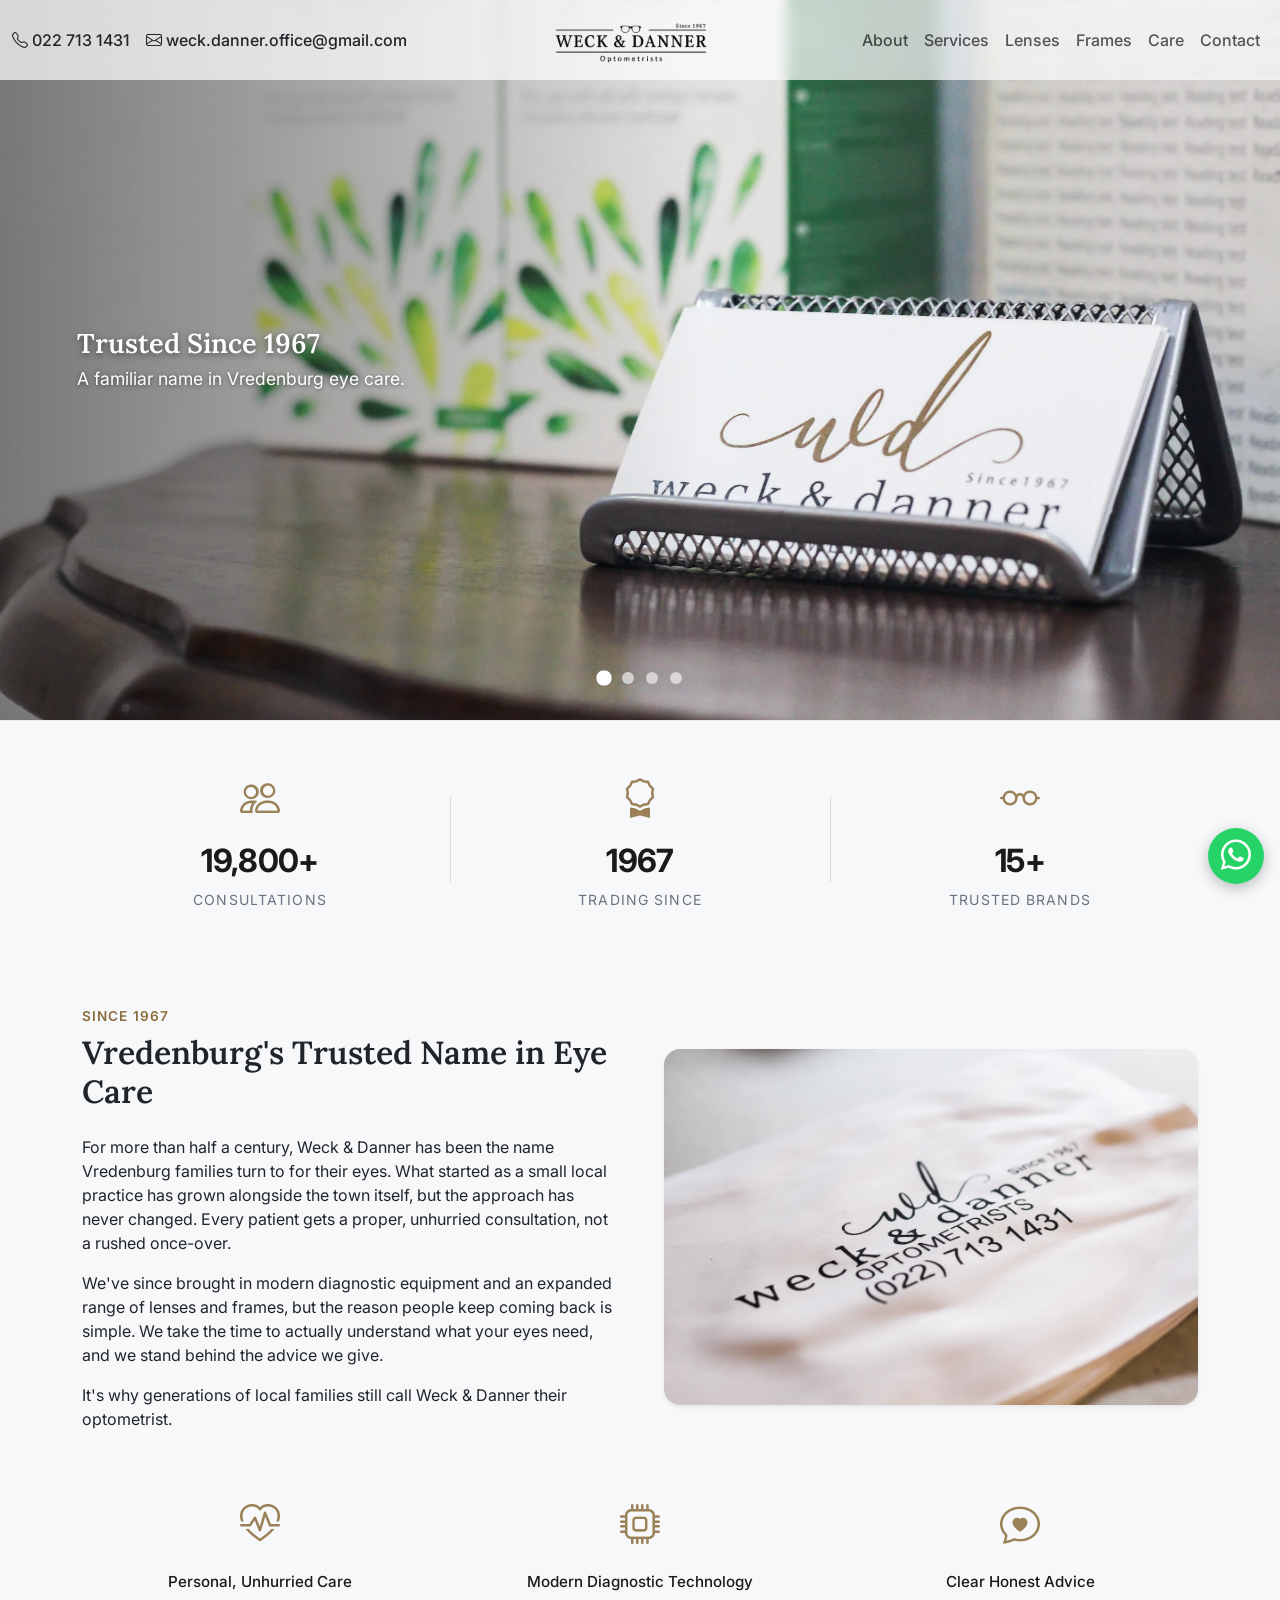
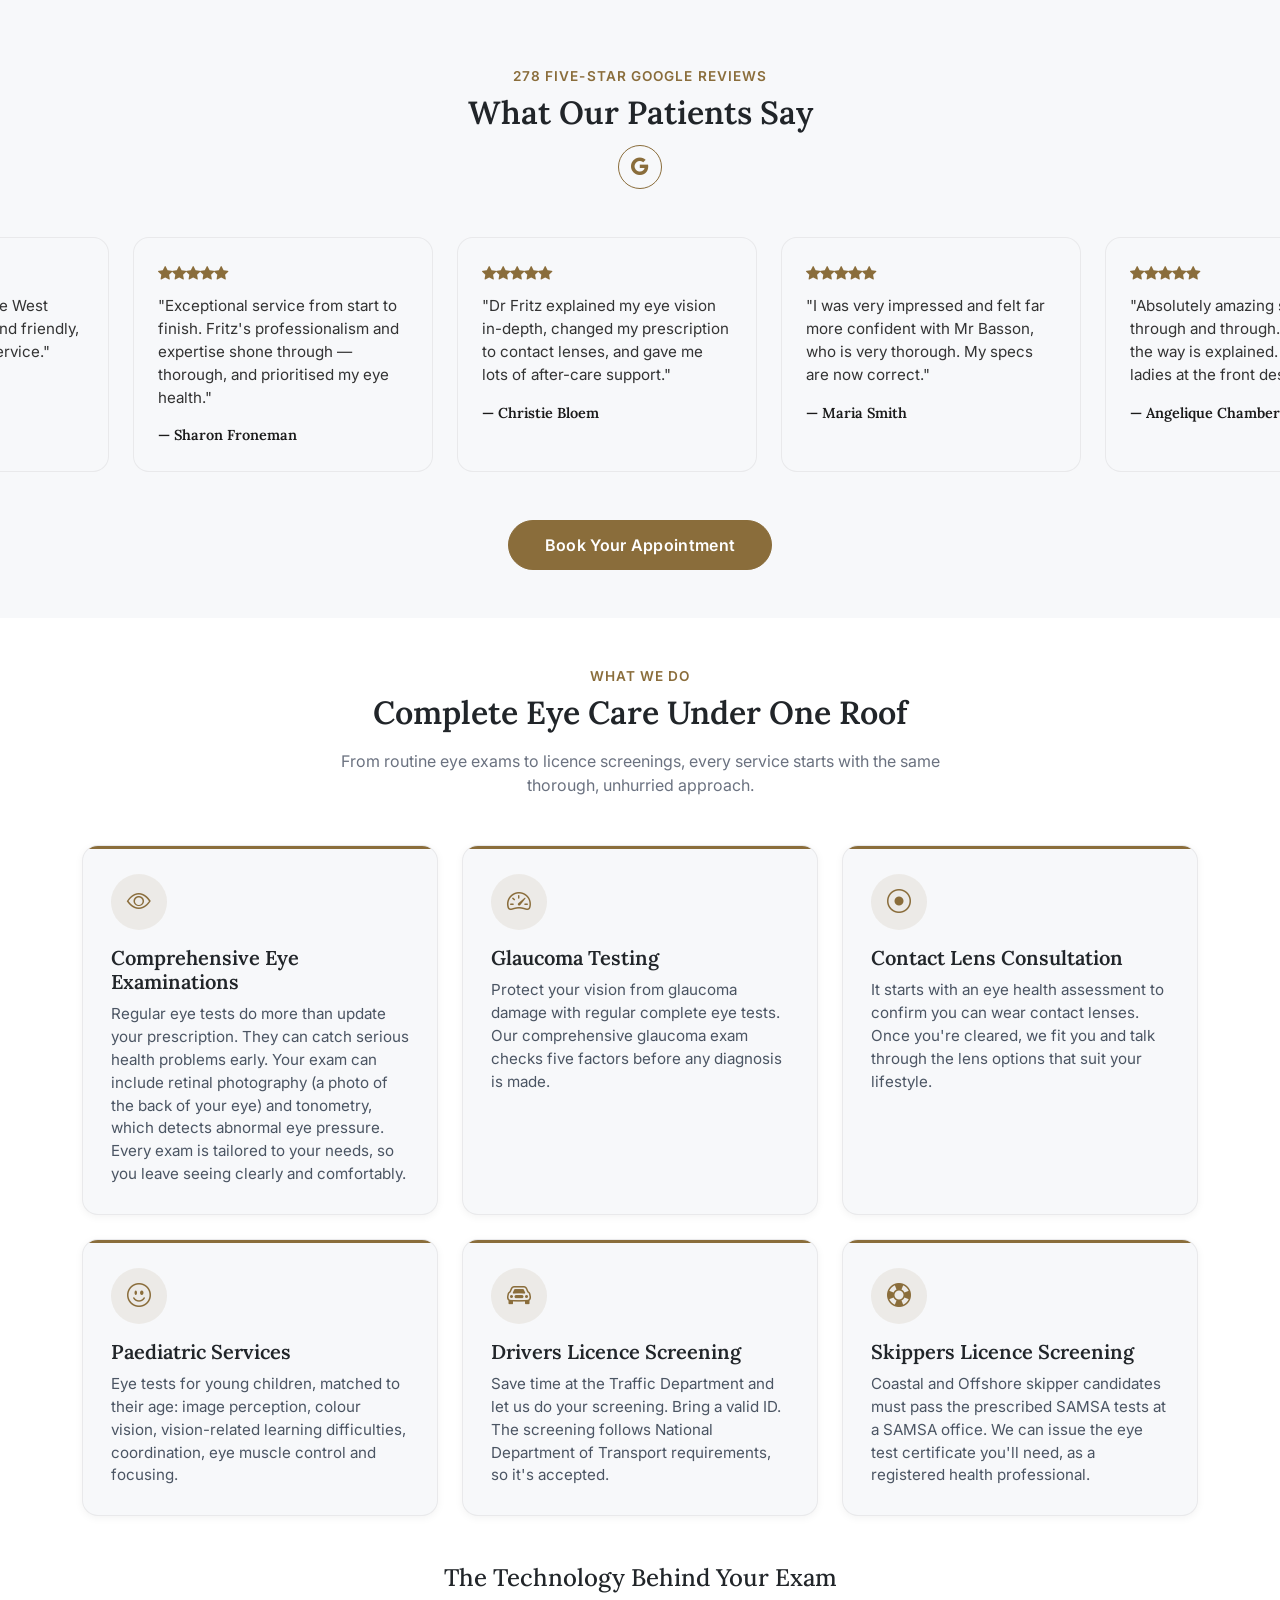
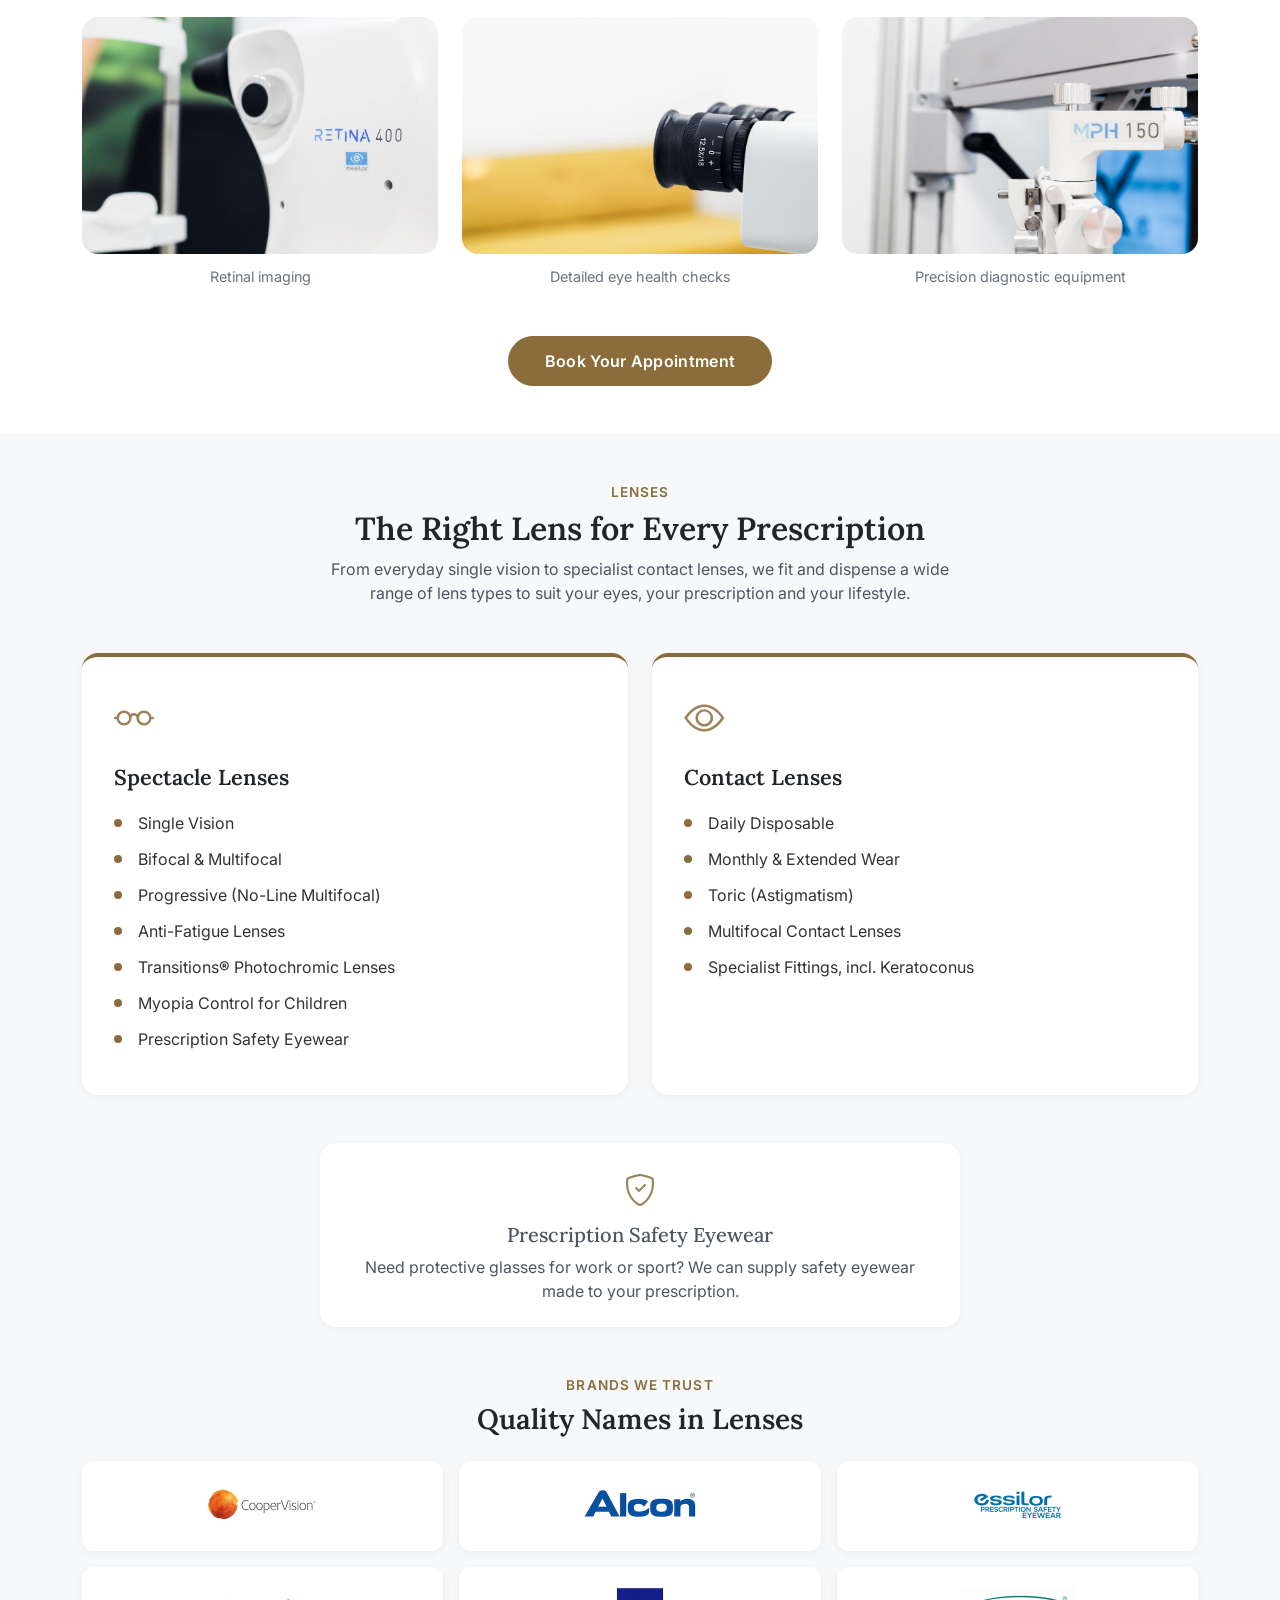
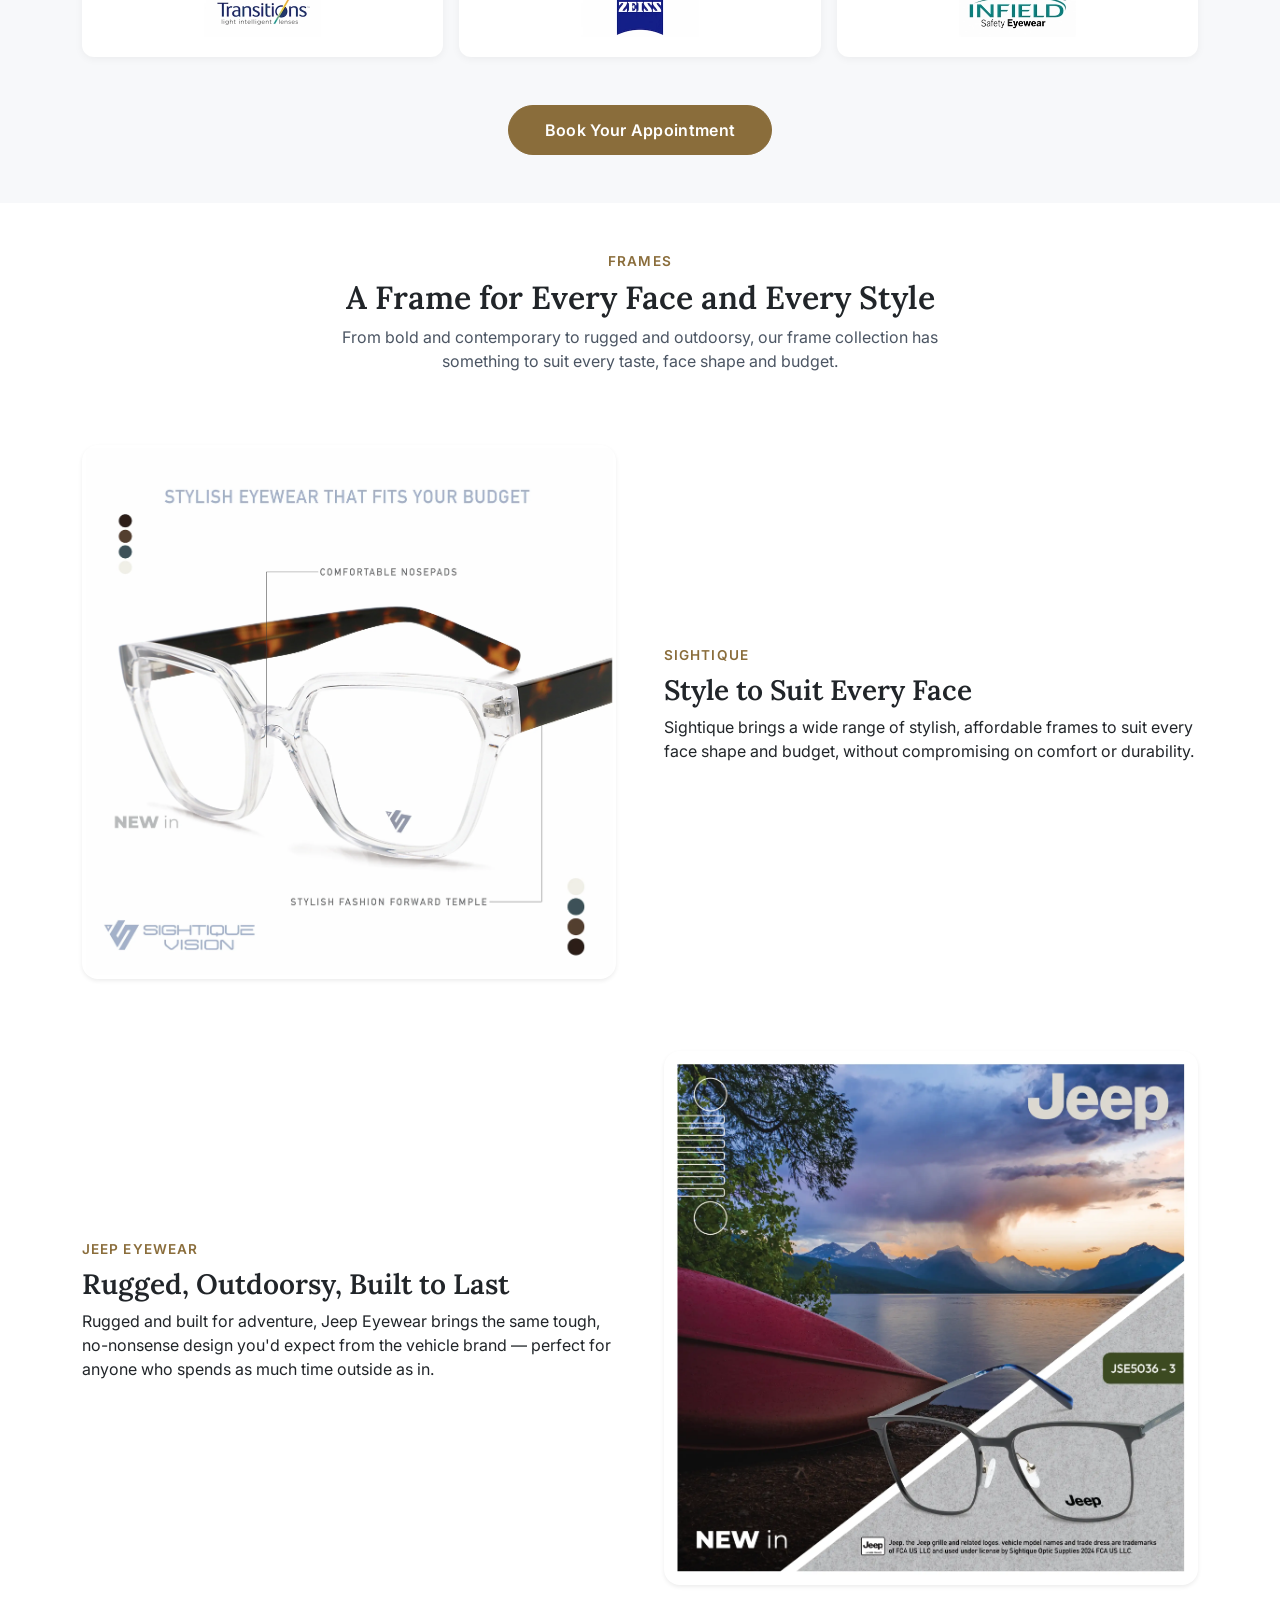
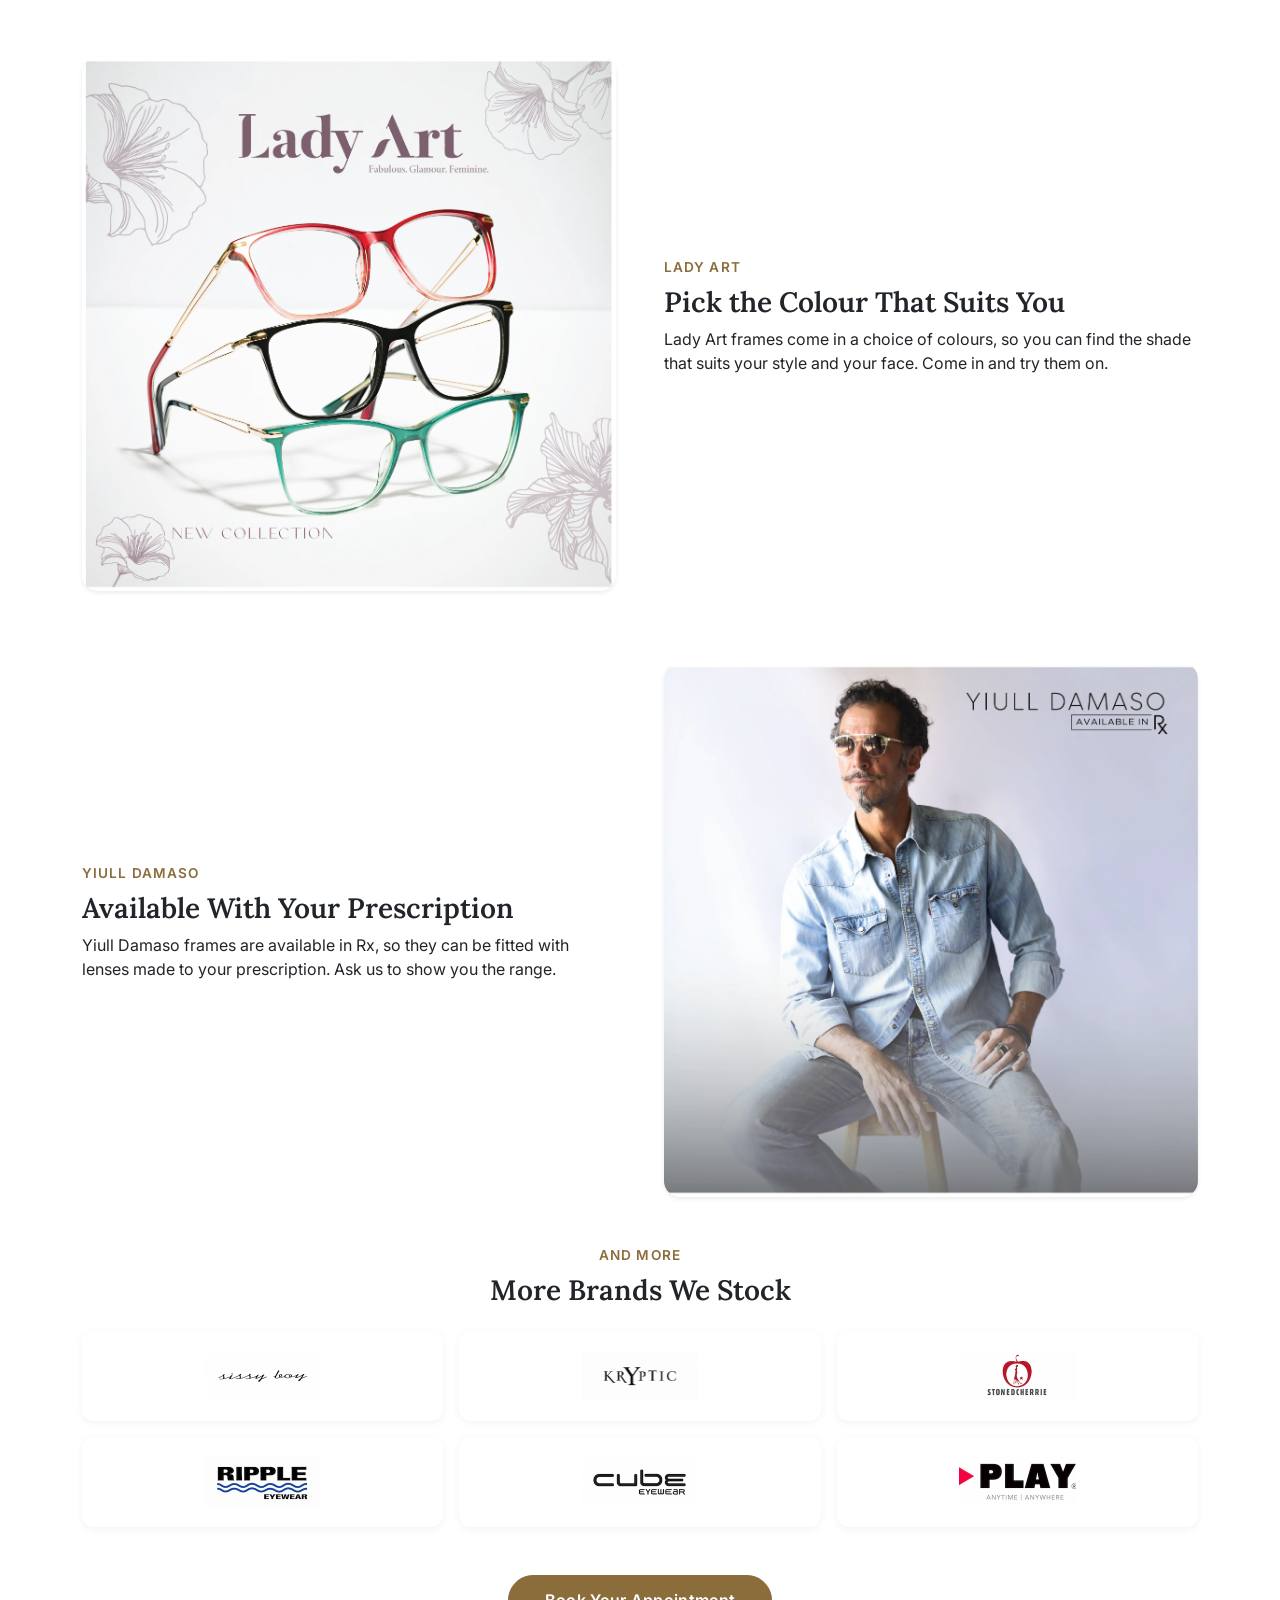
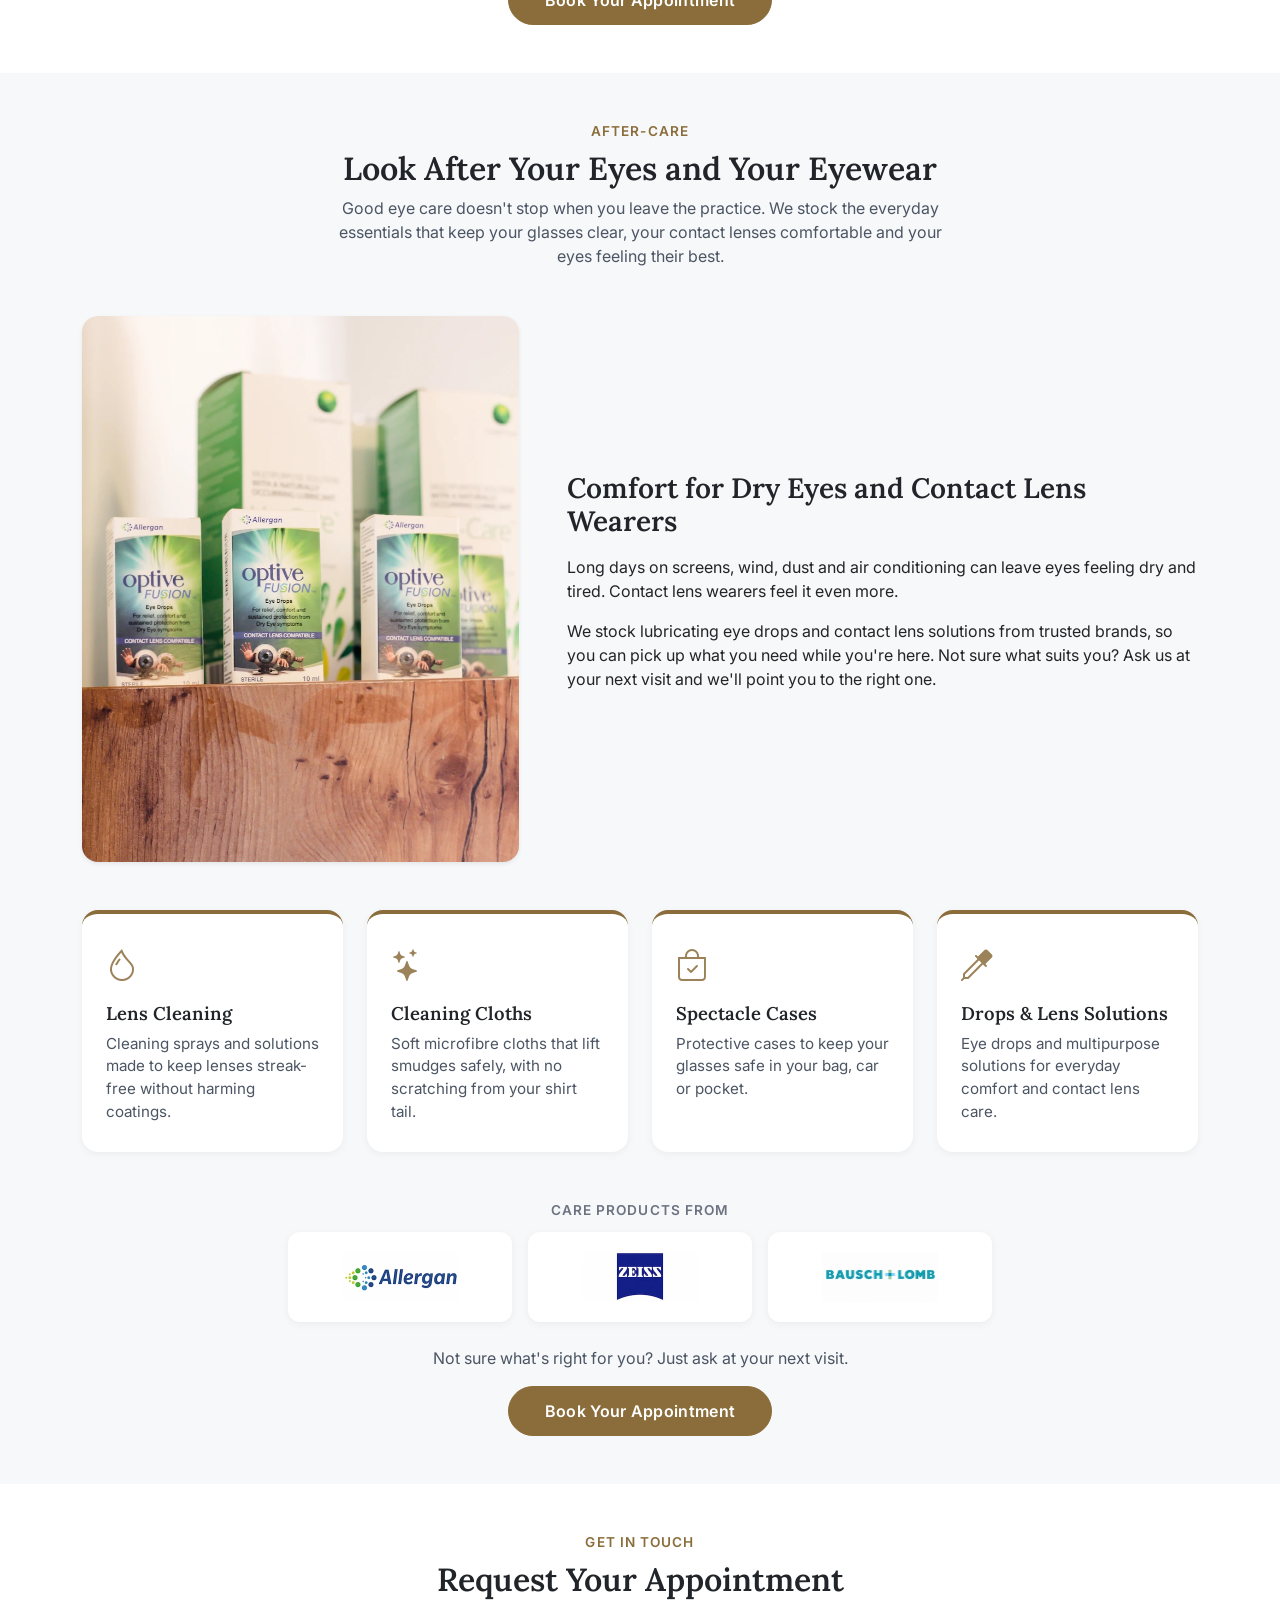
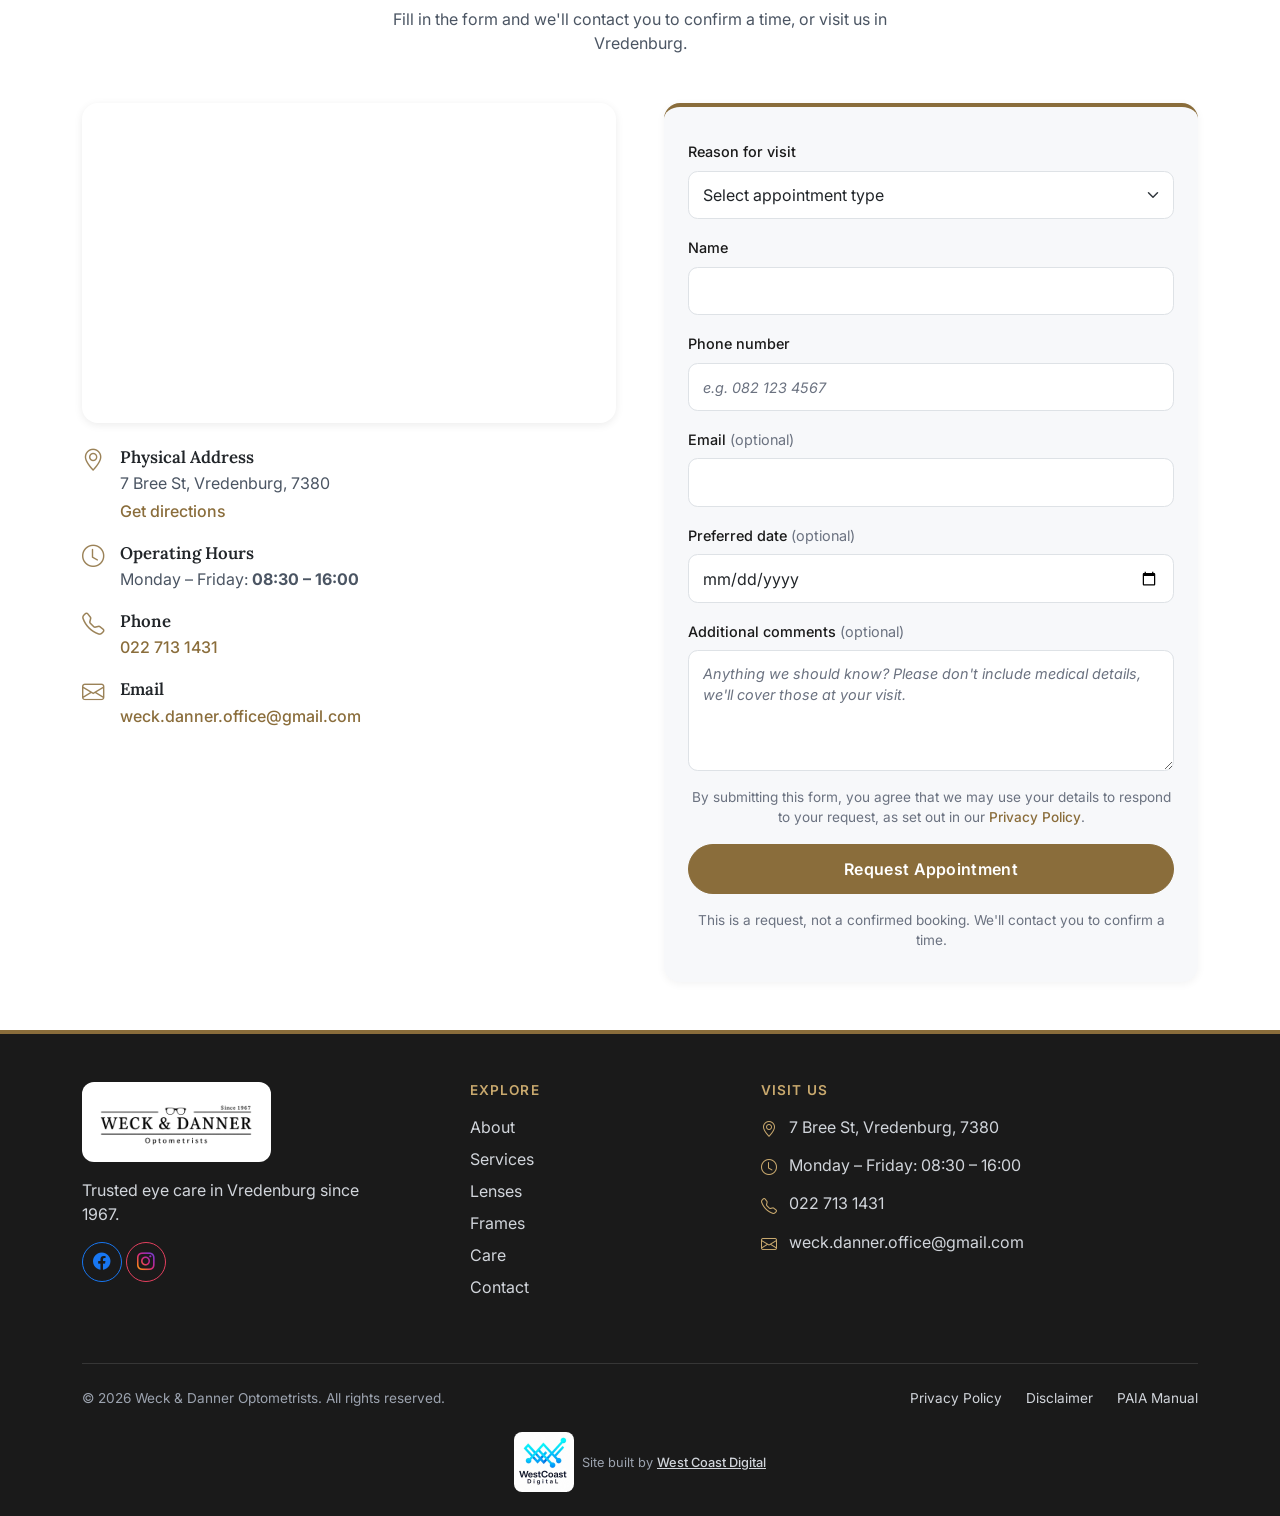
==== commit ca408d82: "Set WhatsApp number and fix thank-you logo size - Replace WhatsApp placeholder with the practice num" ====
--- a/index.html
+++ b/index.html
@@ -1045,7 +1045,7 @@
 
 
 <!-- whatsapp logo fixed -->
-<a href="https://wa.me/27XXXXXXXXX?text=Hi%20Weck%20%26%20Danner%2C%20I%27d%20like%20to%20make%20an%20appointment."
+<a href="https://wa.me/27662480066?text=Hi%20Weck%20%26%20Danner%2C%20I%27d%20like%20to%20make%20an%20appointment."
    class="whatsapp-float" target="_blank" rel="noopener"
    aria-label="Chat with Weck & Danner on WhatsApp (opens in a new tab)">
   <i class="bi bi-whatsapp"></i>
--- a/styles.css
+++ b/styles.css
@@ -1014,4 +1014,11 @@
     transform: scale(1.08);
     color: #ffffff;
   }
+}
+
+/* Thank you page */
+
+#thankslogo{
+  height: 64px;
+  width: auto;
 }
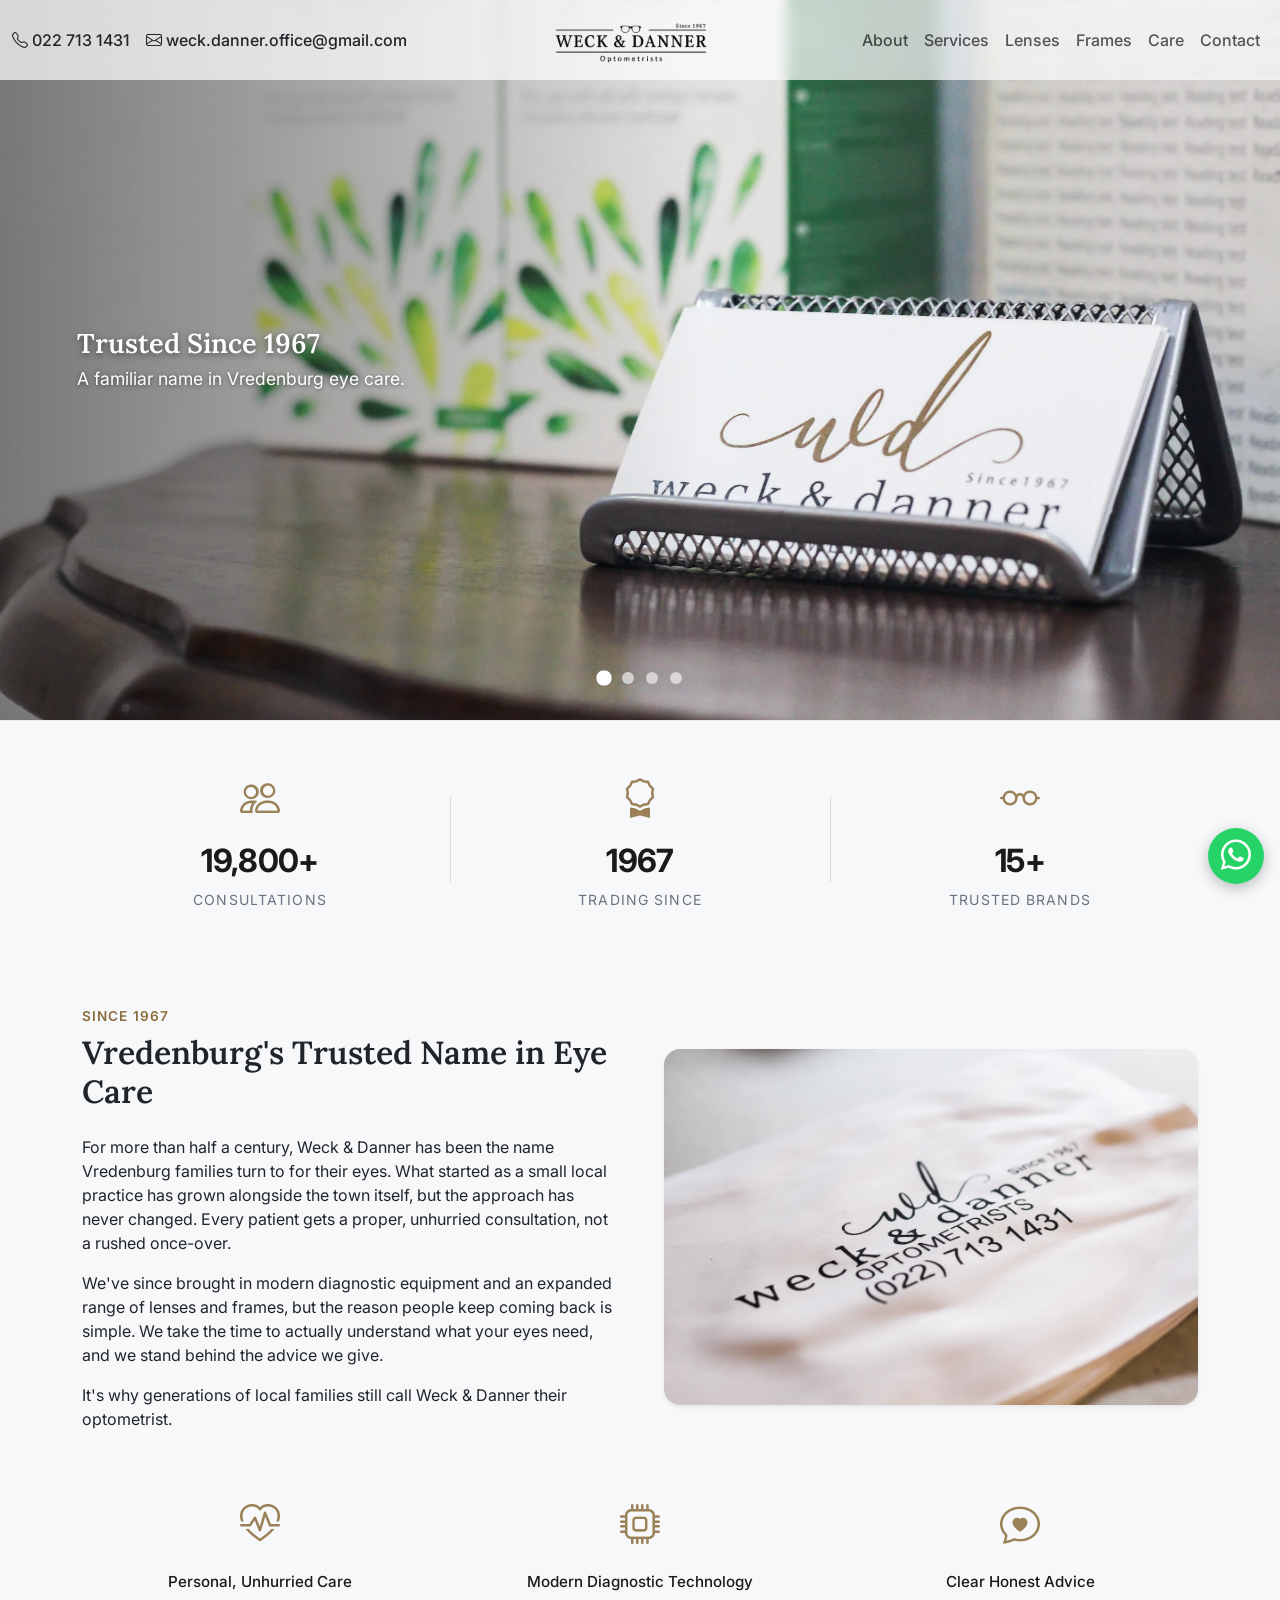
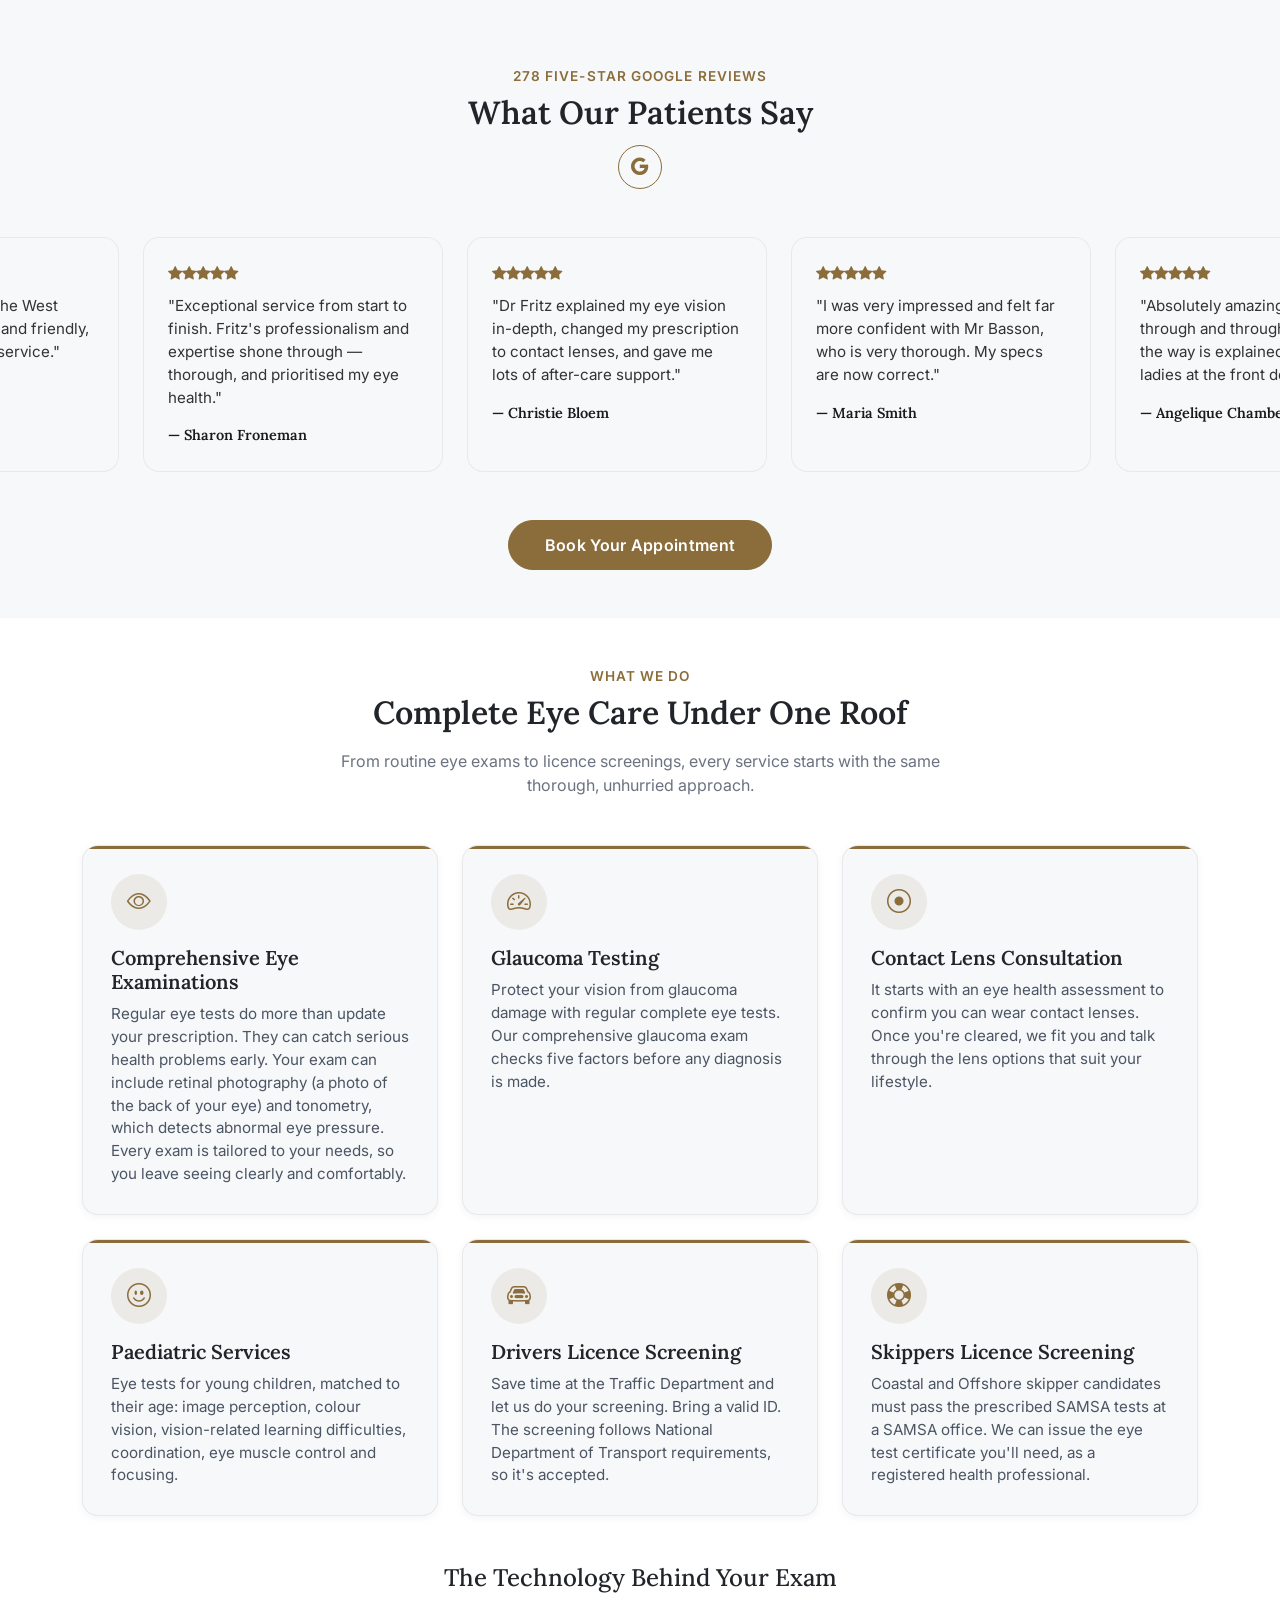
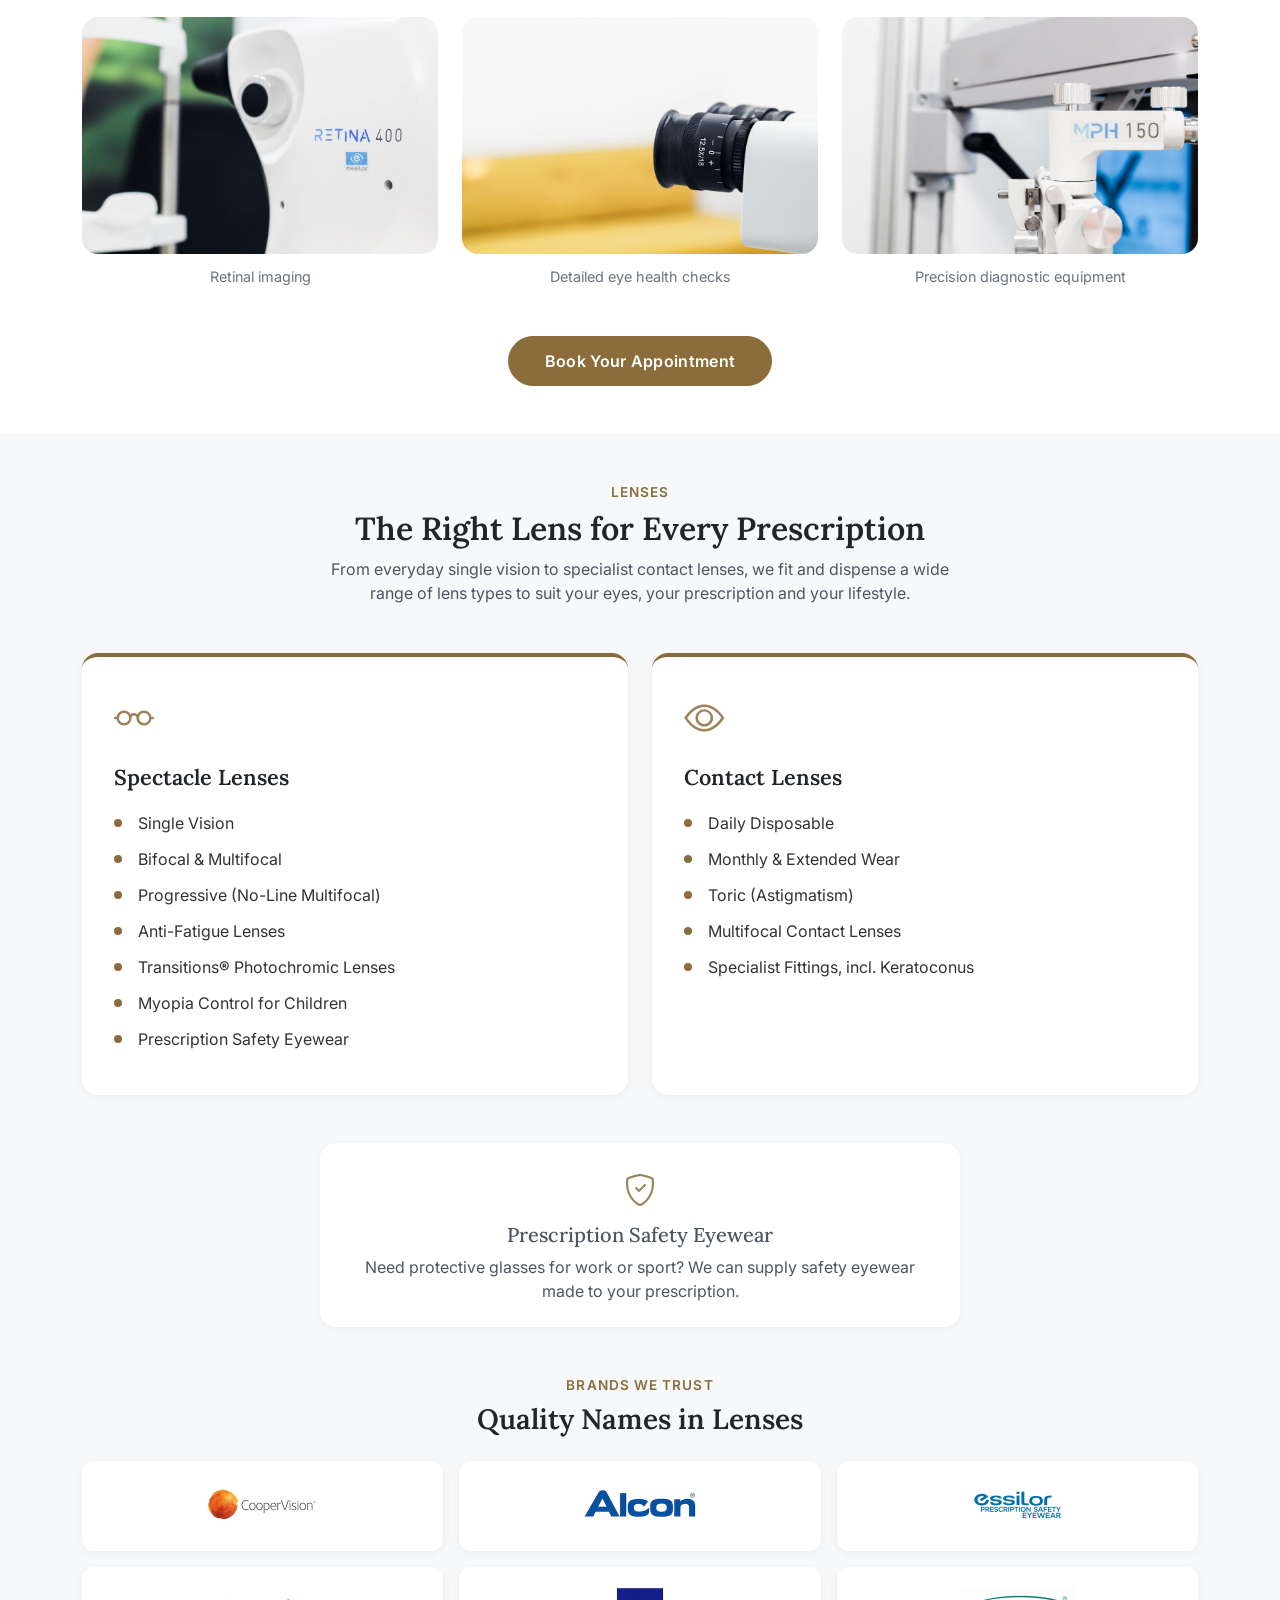
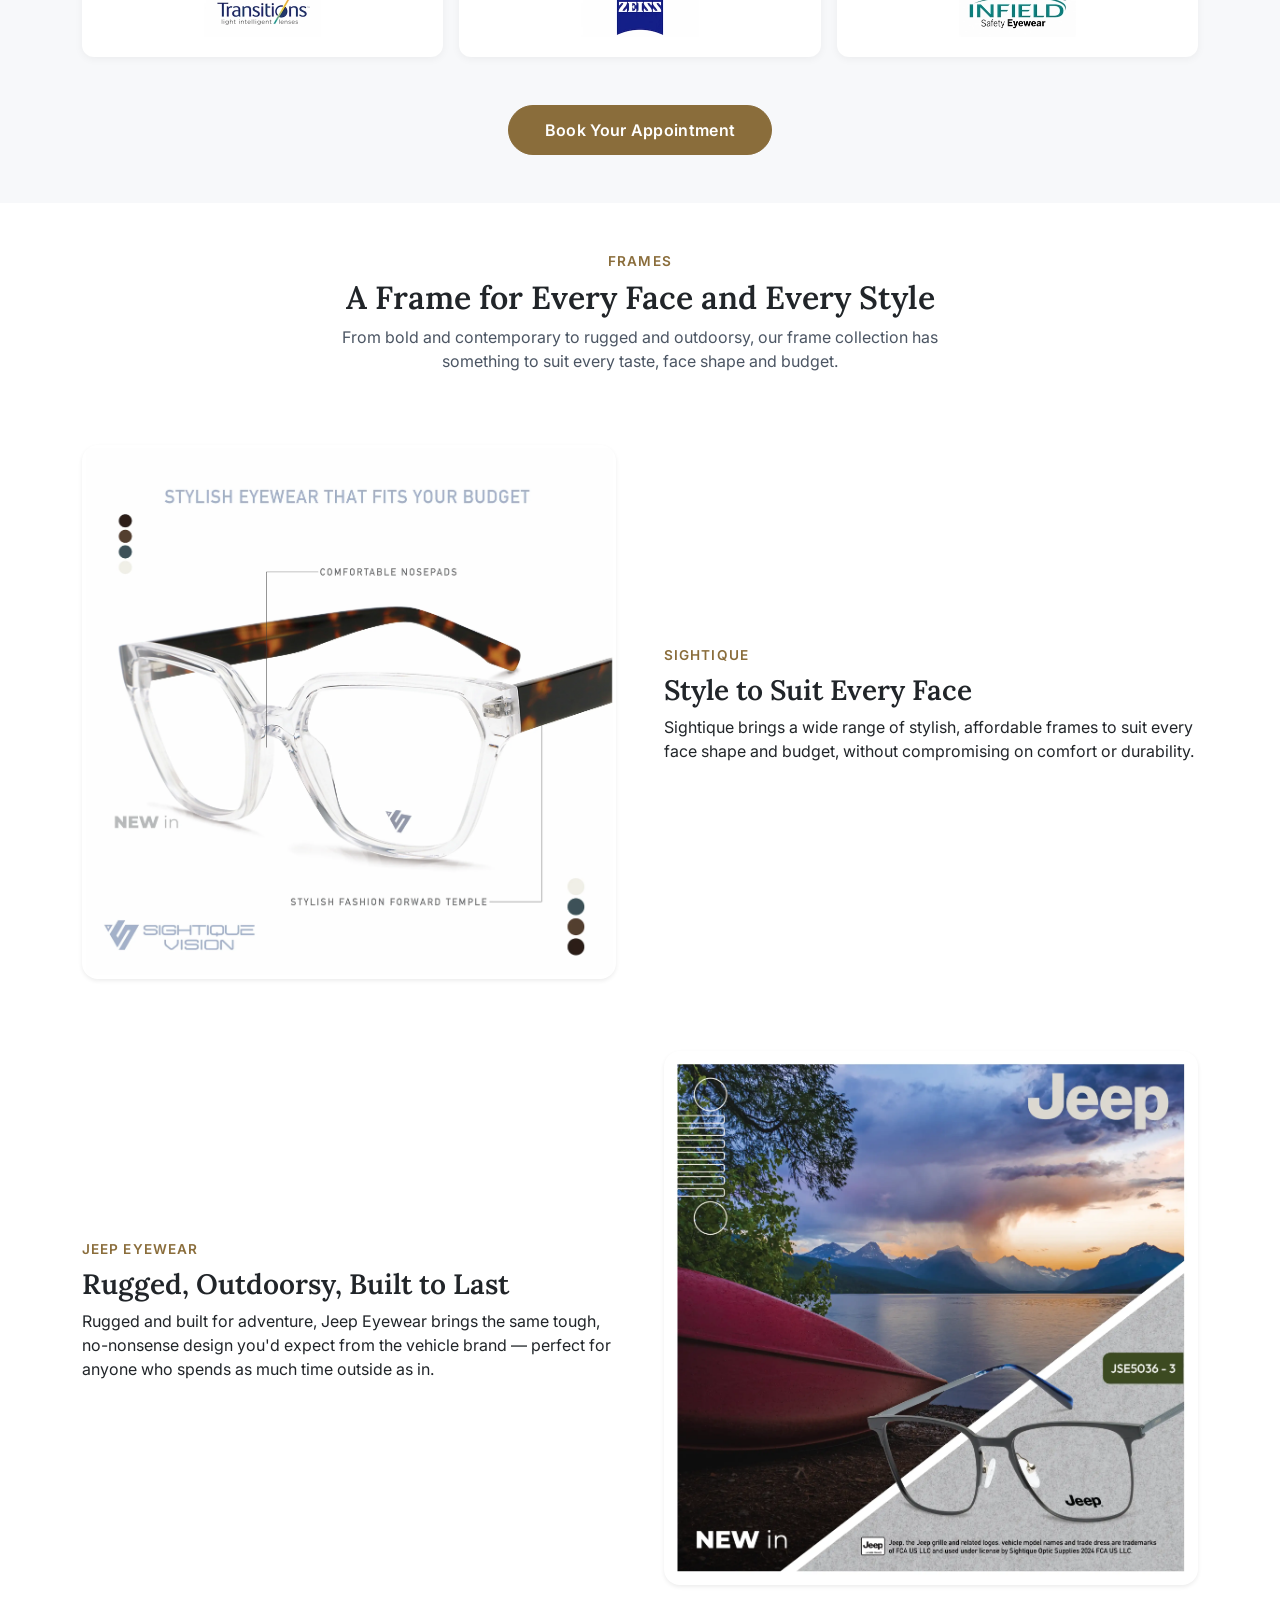
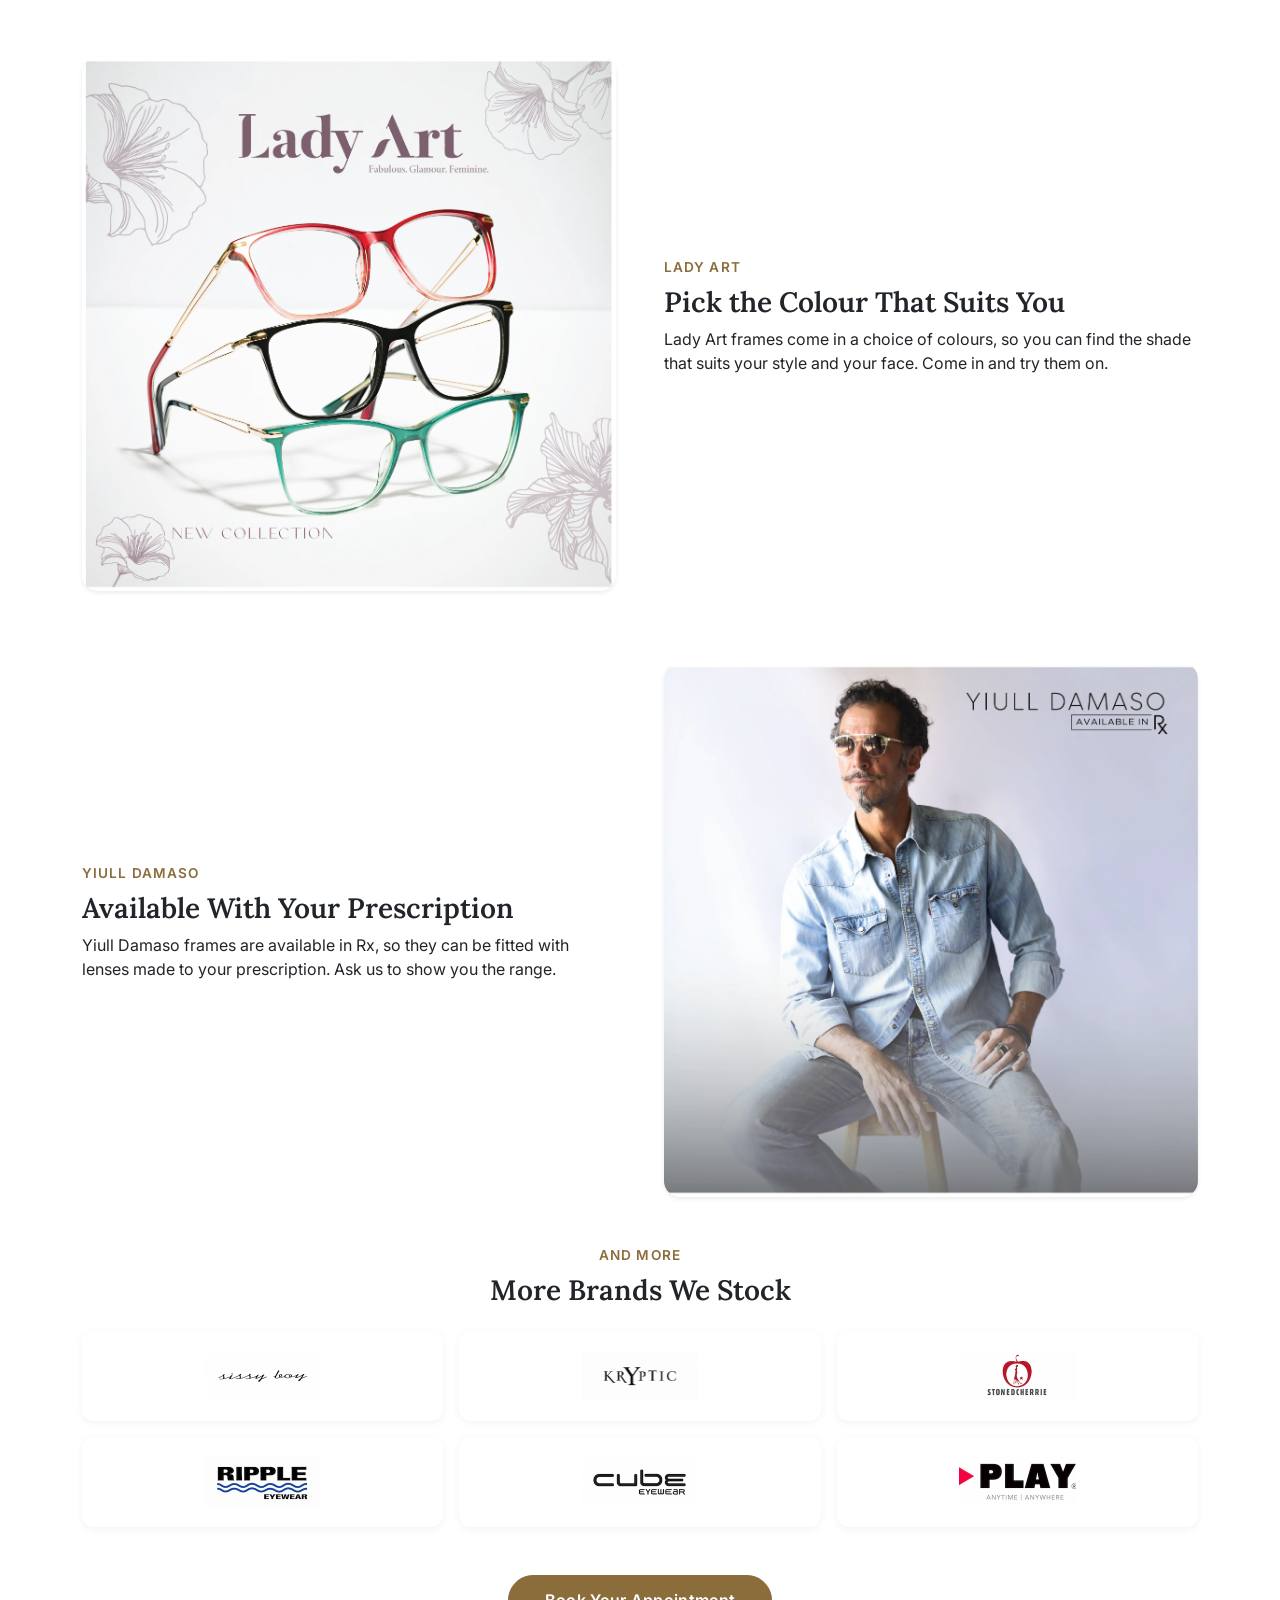
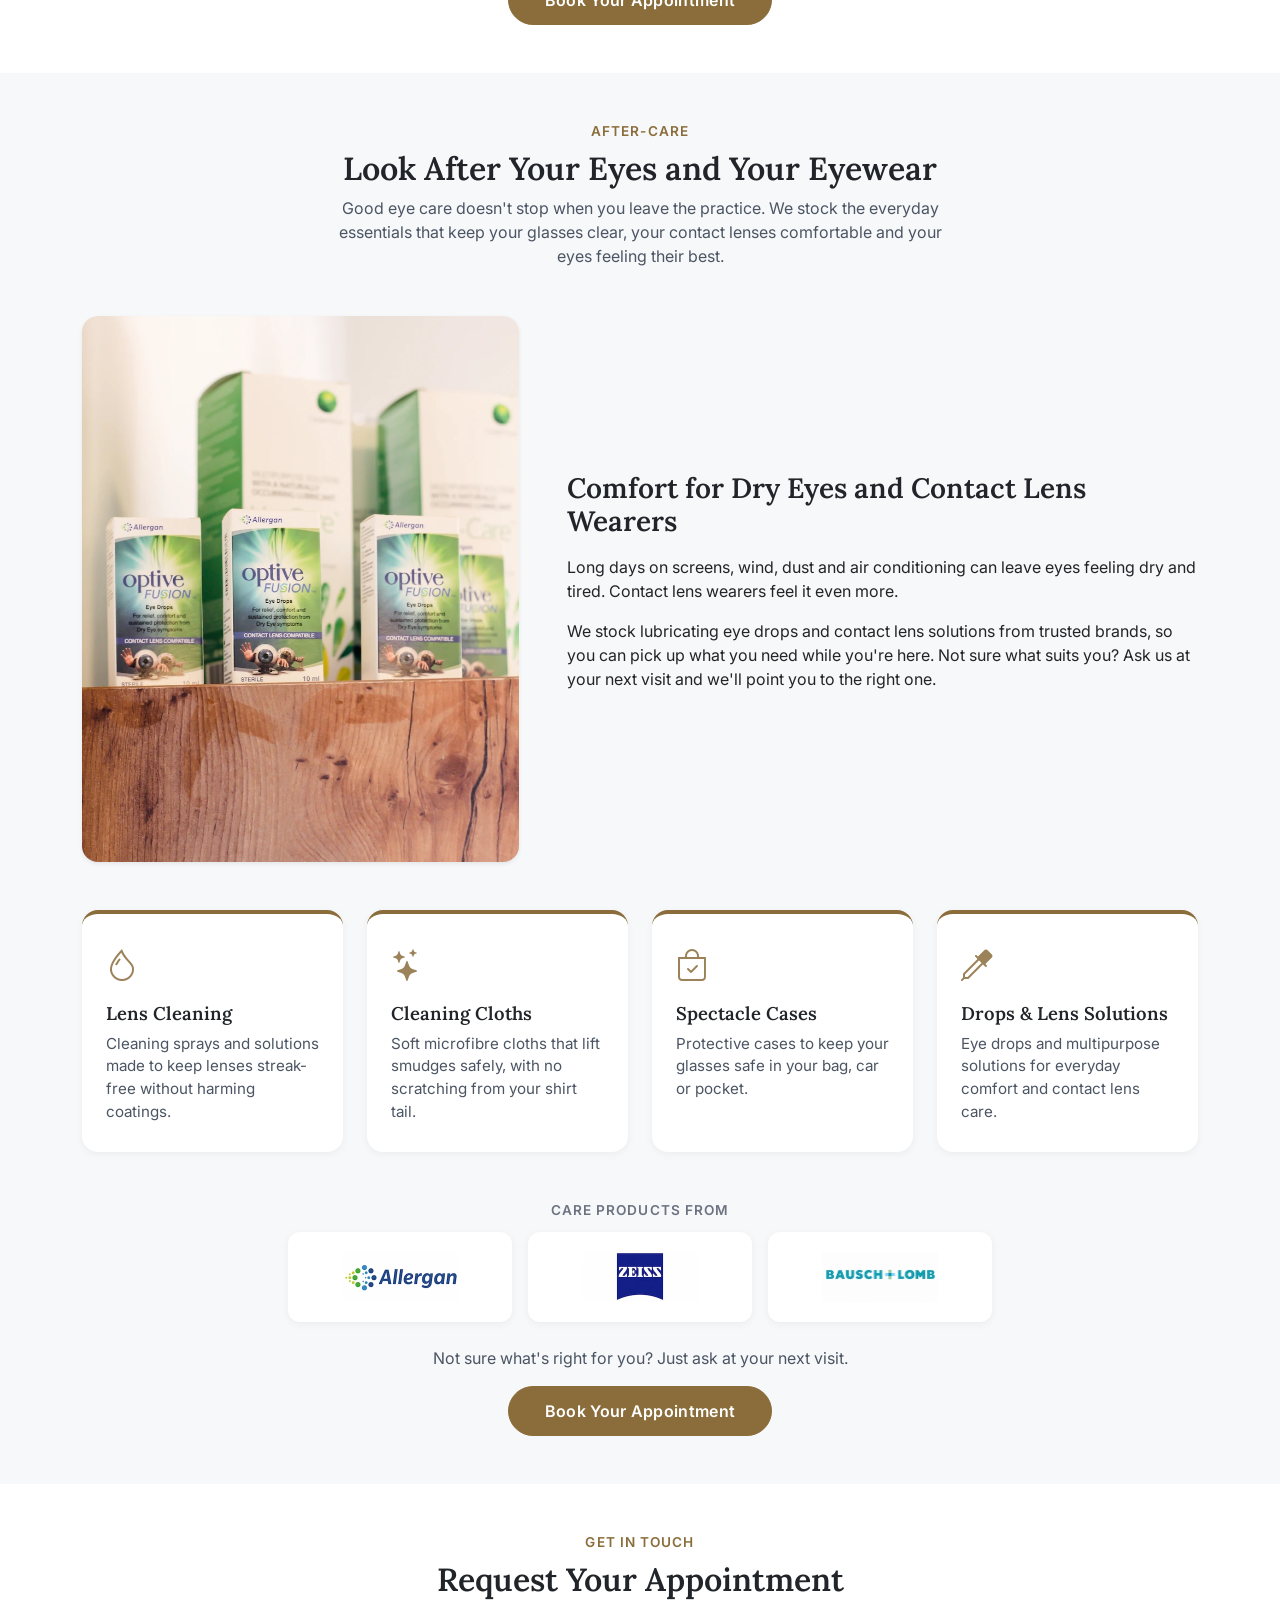
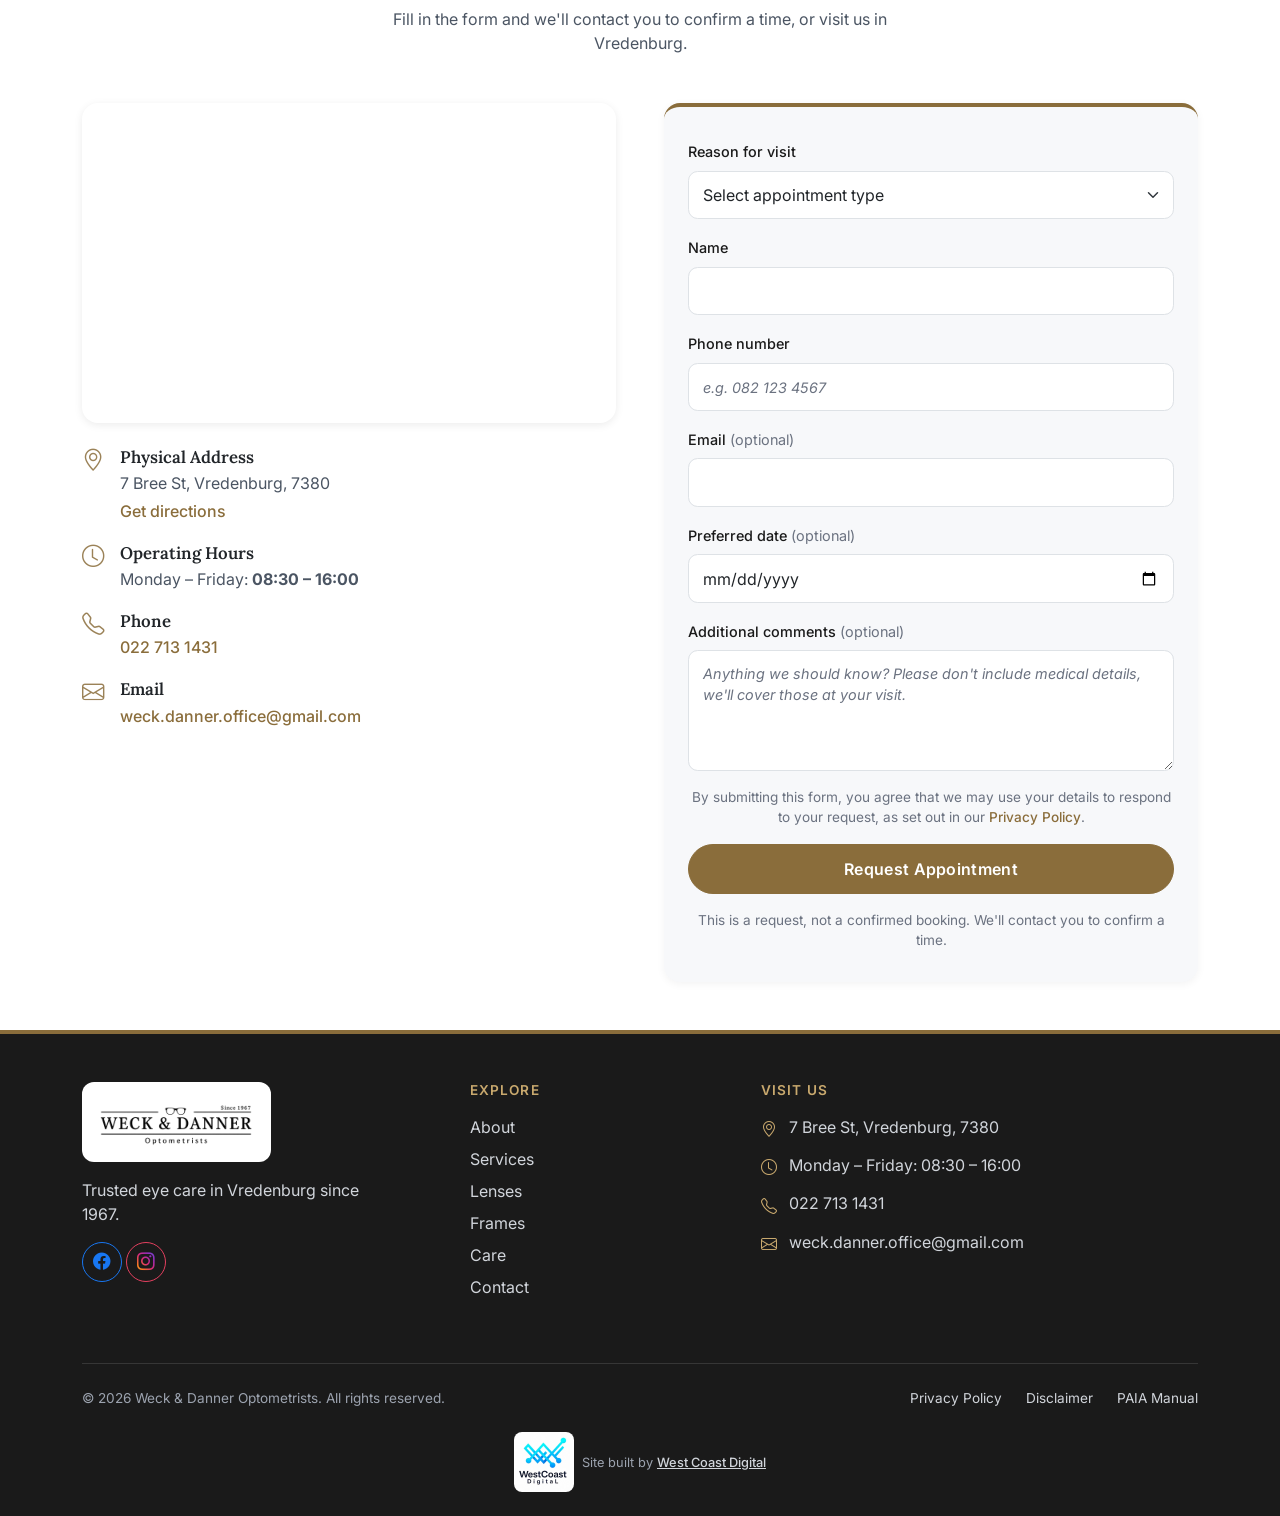
==== commit 1f5f9966: "SEO and metadata improvements - Add visually hidden h1 for SEO and accessibility - Adjust scroll-mar" ====
--- a/index.html
+++ b/index.html
@@ -4,6 +4,58 @@
     <meta charset="UTF-8">
     <meta name="viewport" content="width=device-width, initial-scale=1.0">
     <title>Weck & Danner Optometrists | Eye Care in Vredenburg Since 1967</title>
+
+<!-- meta tags -->
+
+<meta name="description" content="Weck & Danner Optometrists in Vredenburg. Eye exams, contact lenses, frames and licence screenings since 1967. Request an appointment online.">
+
+<link rel="icon" href="media/favicon.png?v=2" type="image/png">
+
+<!-- Link previews (WhatsApp, Facebook) -->
+<meta property="og:title" content="Weck & Danner Optometrists | Vredenburg">
+<meta property="og:description" content="Trusted eye care in Vredenburg since 1967. Request your appointment online.">
+<meta property="og:image" content="https://weckdanner.co.za/media/og-image.jpg">
+<meta property="og:url" content="https://weckdanner.co.za/">
+<meta property="og:type" content="website">
+
+<!-- JSON-LD structured data for SEO -->
+
+<script type="application/ld+json">
+{
+  "@context": "https://schema.org",
+  "@type": "Optician",
+  "name": "Weck & Danner Optometrists",
+  "url": "https://weckdanner.co.za/",
+  "logo": "https://weckdanner.co.za/media/weck-danner-logo.webp",
+  "image": "https://weckdanner.co.za/media/og-image.jpg",
+  "telephone": "+27227131431",
+  "email": "weck.danner.office@gmail.com",
+  "foundingDate": "1967",
+  "address": {
+    "@type": "PostalAddress",
+    "streetAddress": "7 Bree St",
+    "addressLocality": "Vredenburg",
+    "postalCode": "7380",
+    "addressRegion": "Western Cape",
+    "addressCountry": "ZA"
+  },
+  "geo": {
+    "@type": "GeoCoordinates",
+    "latitude": -32.906967,
+    "longitude": 17.987243
+  },
+  "openingHoursSpecification": [{
+    "@type": "OpeningHoursSpecification",
+    "dayOfWeek": ["Monday", "Tuesday", "Wednesday", "Thursday", "Friday"],
+    "opens": "08:30",
+    "closes": "16:00"
+  }],
+  "sameAs": [
+    "https://www.facebook.com/weckanddanner/",
+    "https://www.instagram.com/weck_and_danner_optometrists/"
+  ]
+}
+</script>
 
 <!-- Bootstrap -->
 
@@ -169,6 +221,8 @@
 </header>
 
 <main>
+
+   <h1 class="visually-hidden">Weck &amp; Danner Optometrists – Eye Care in Vredenburg Since 1967</h1>
 
 <!-- About section -->
 
--- a/styles.css
+++ b/styles.css
@@ -11,7 +11,7 @@
 
 /* Sticky nav: stop anchor links landing underneath it */
 section[id] {
-  scroll-margin-top: 60px; /* adjust to your navbar height */
+  scroll-margin-top: 90px; /* adjust to your navbar height */
 }
 
 @media (prefers-reduced-motion: reduce) {
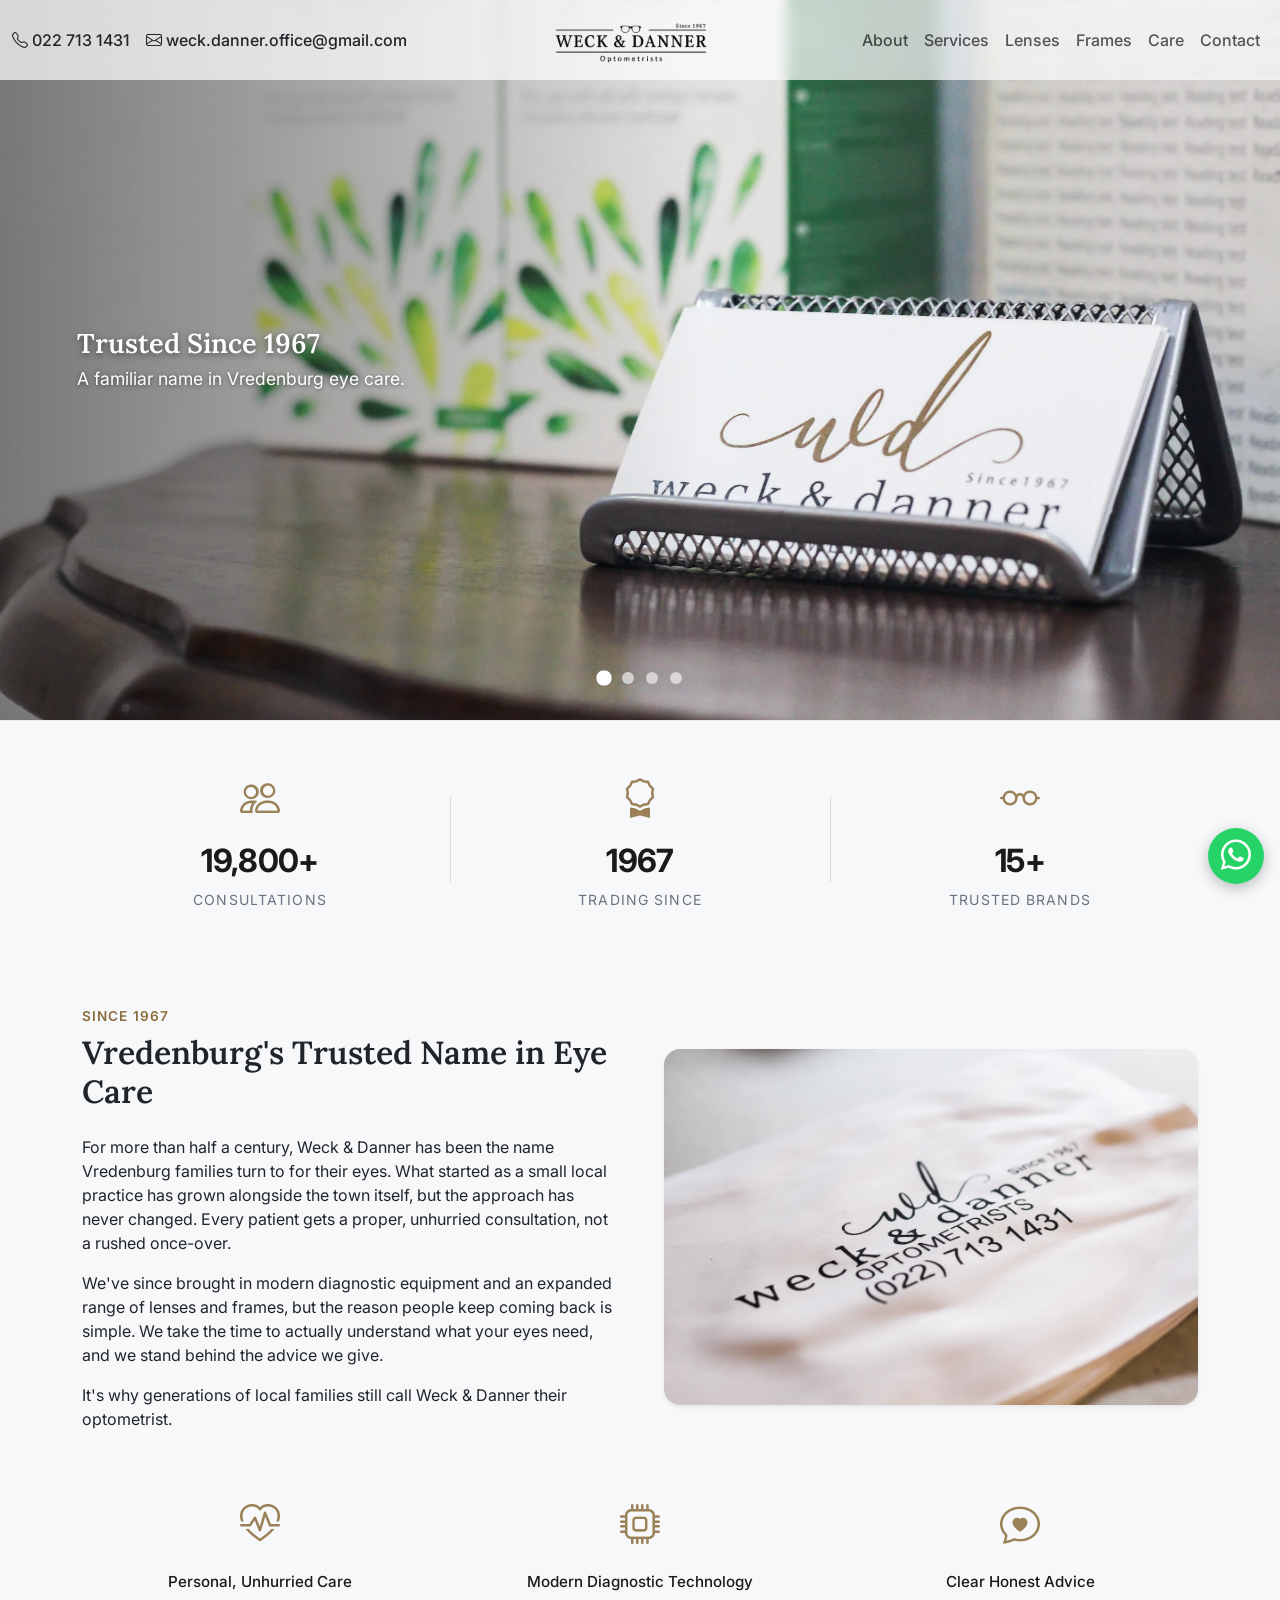
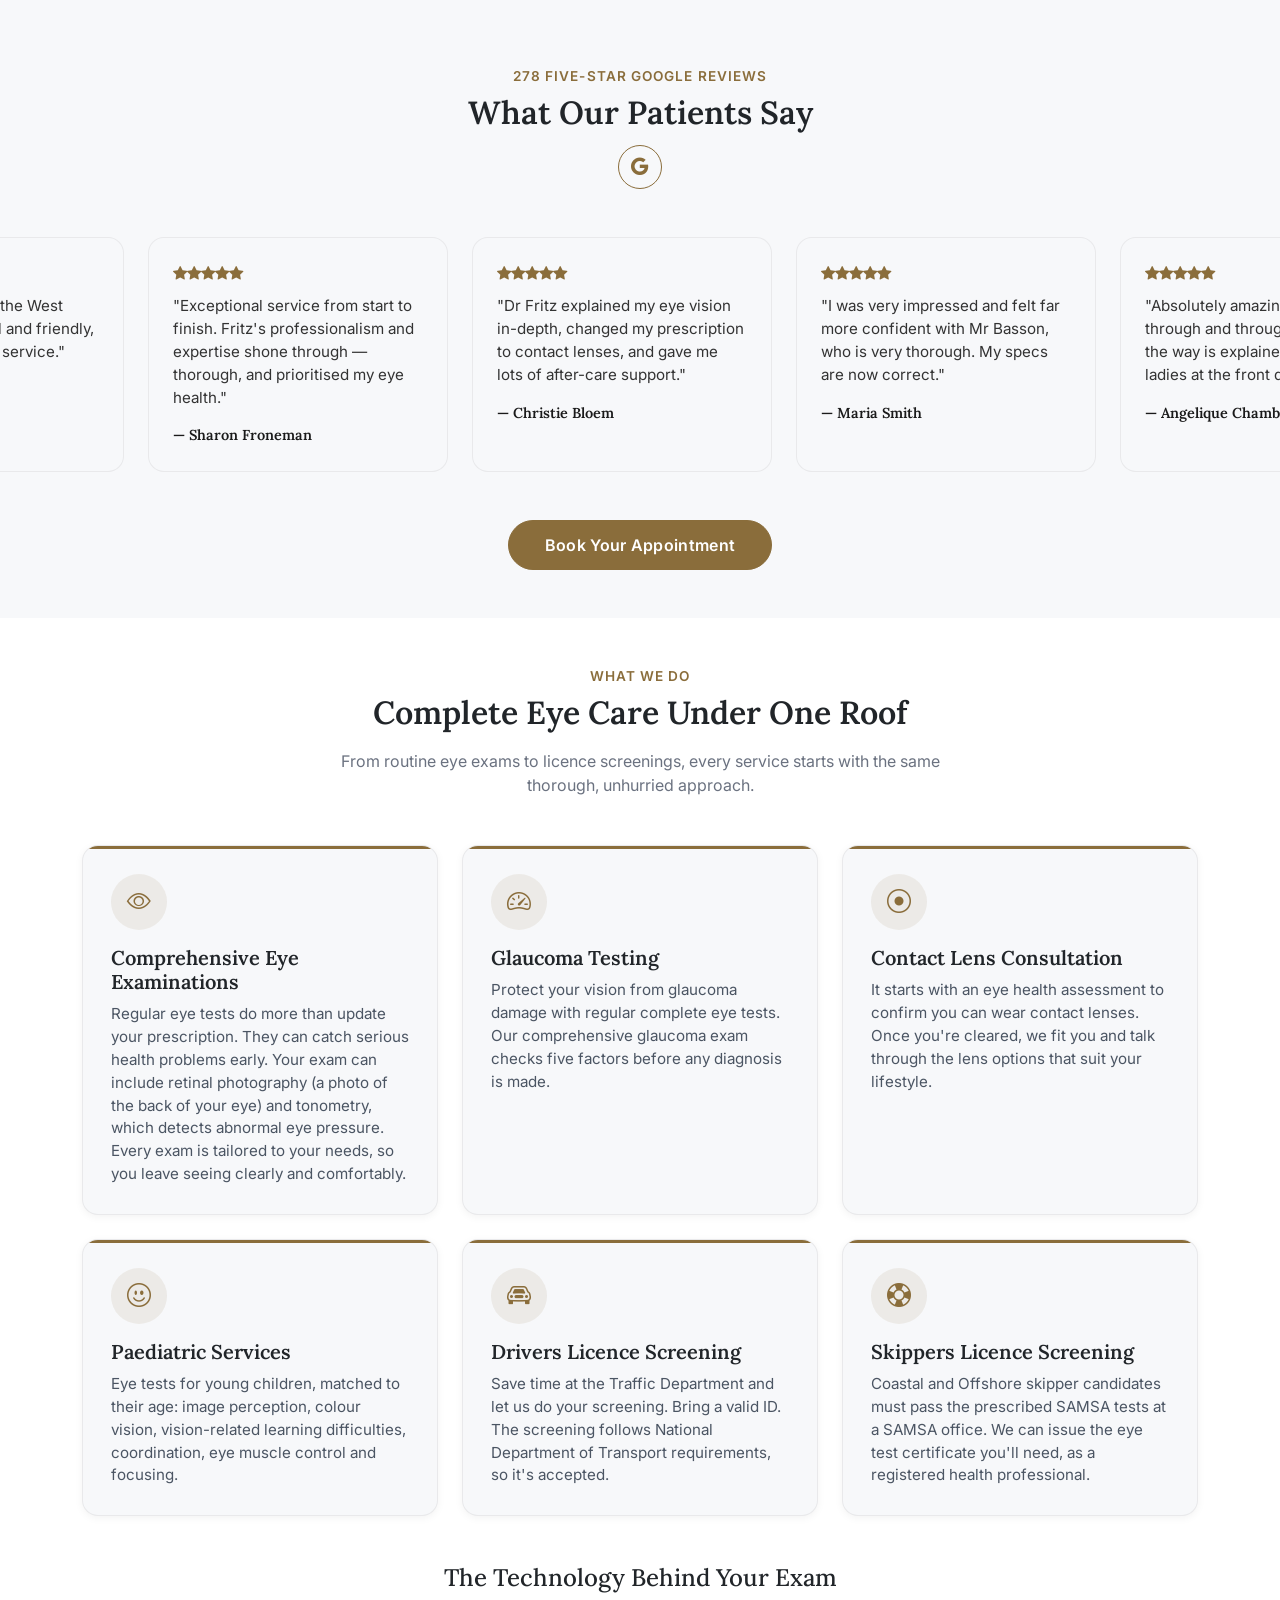
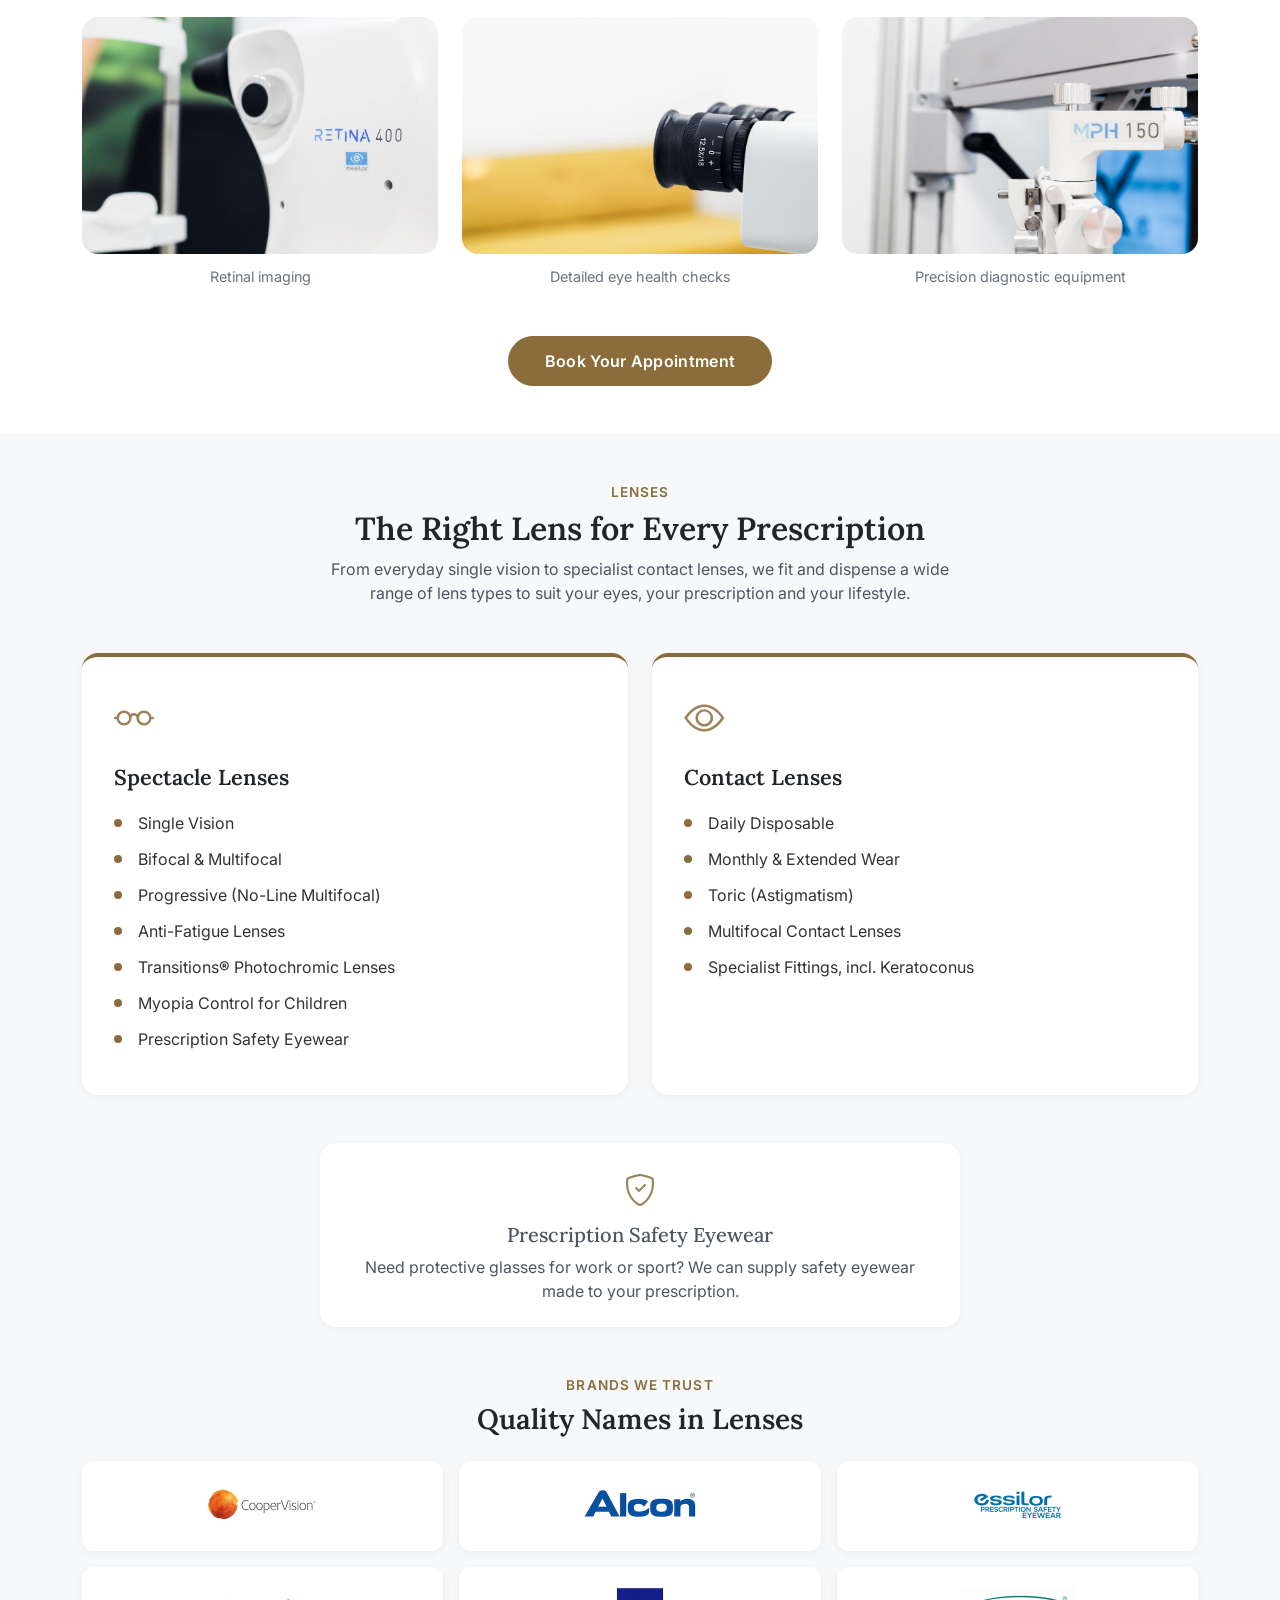
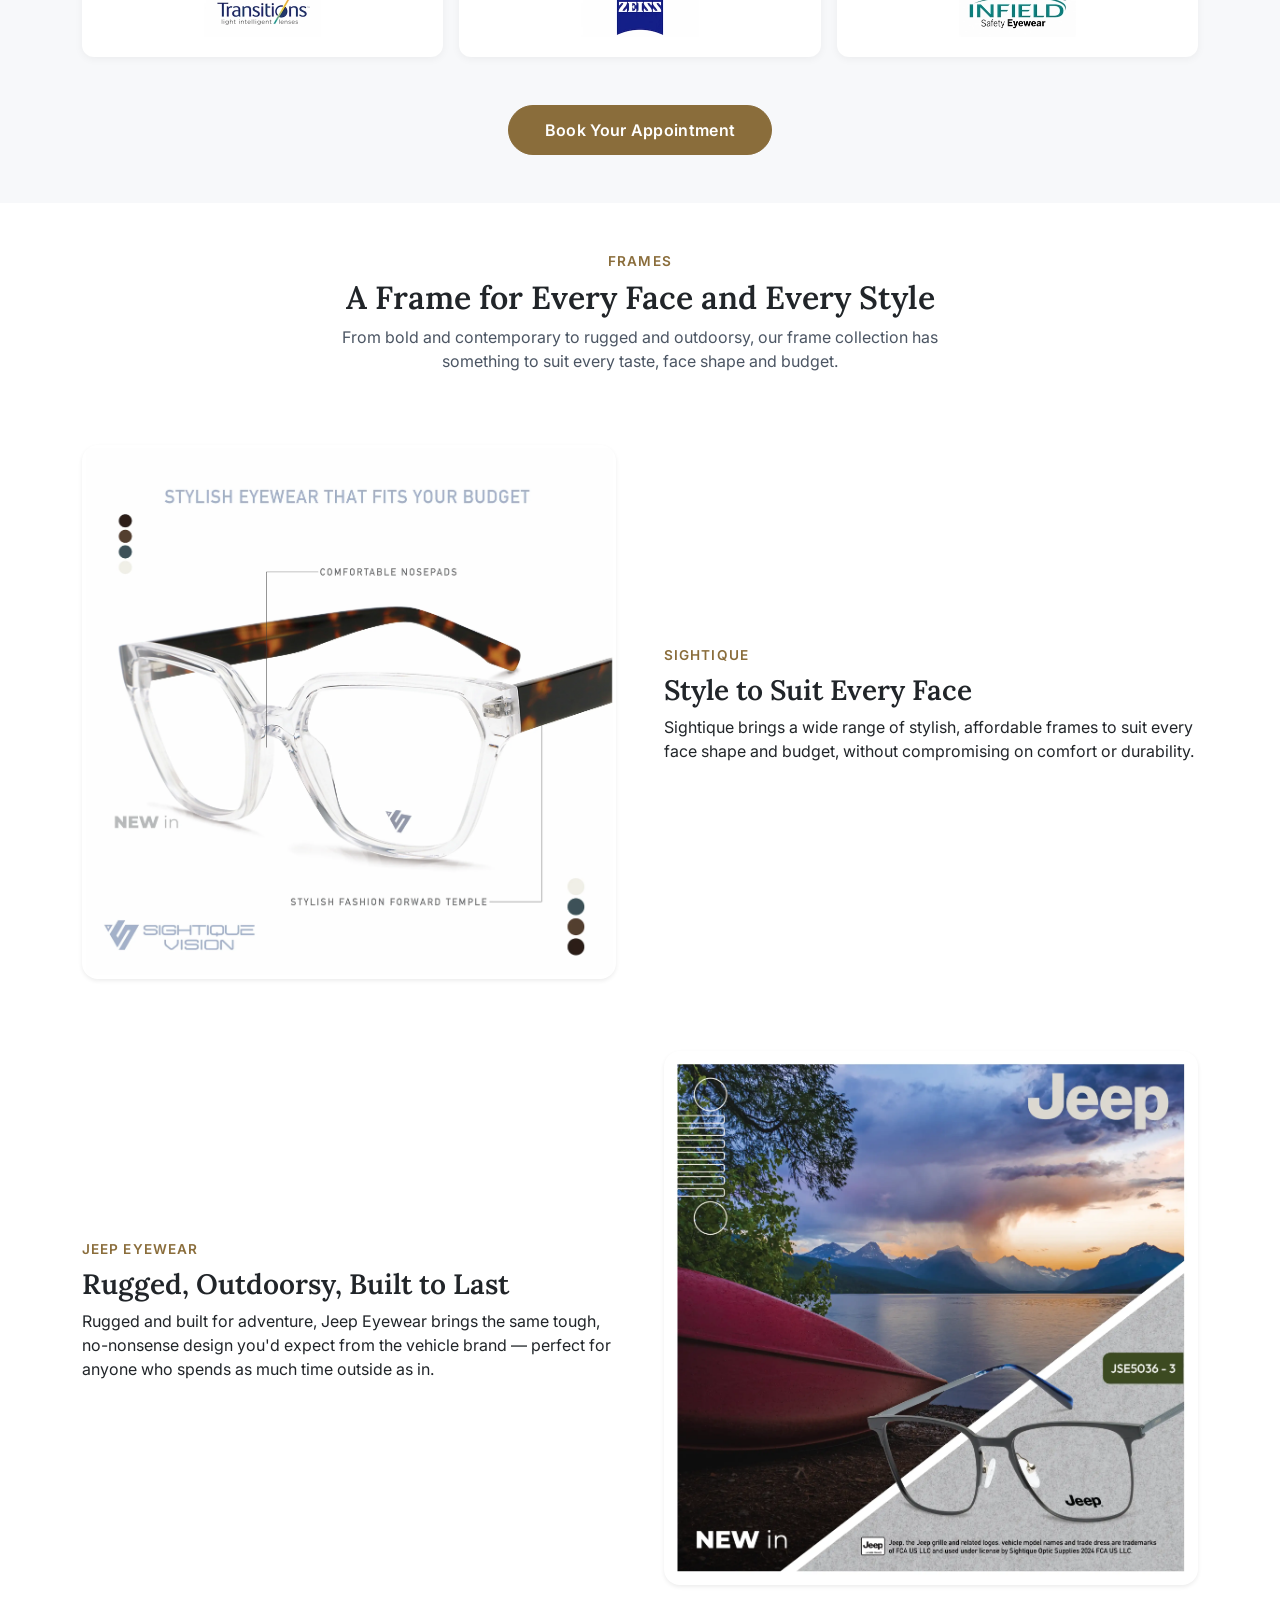
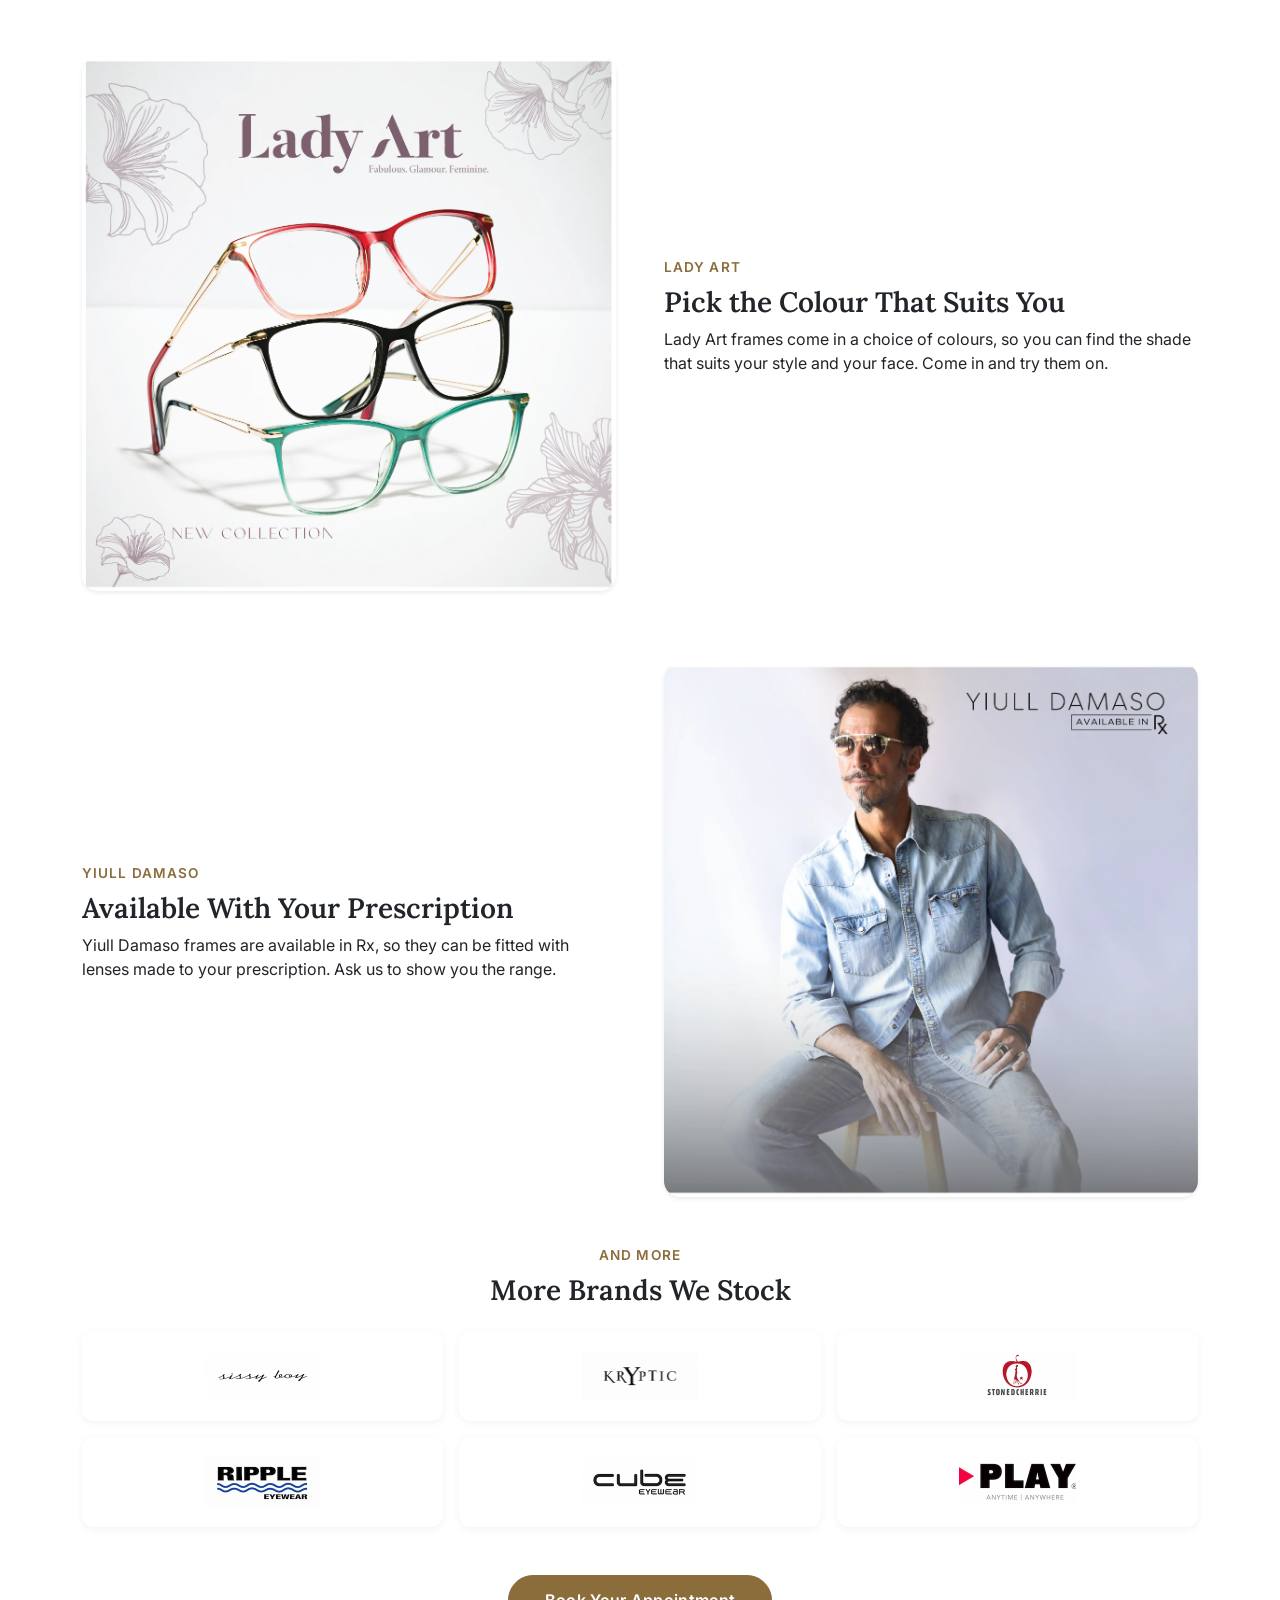
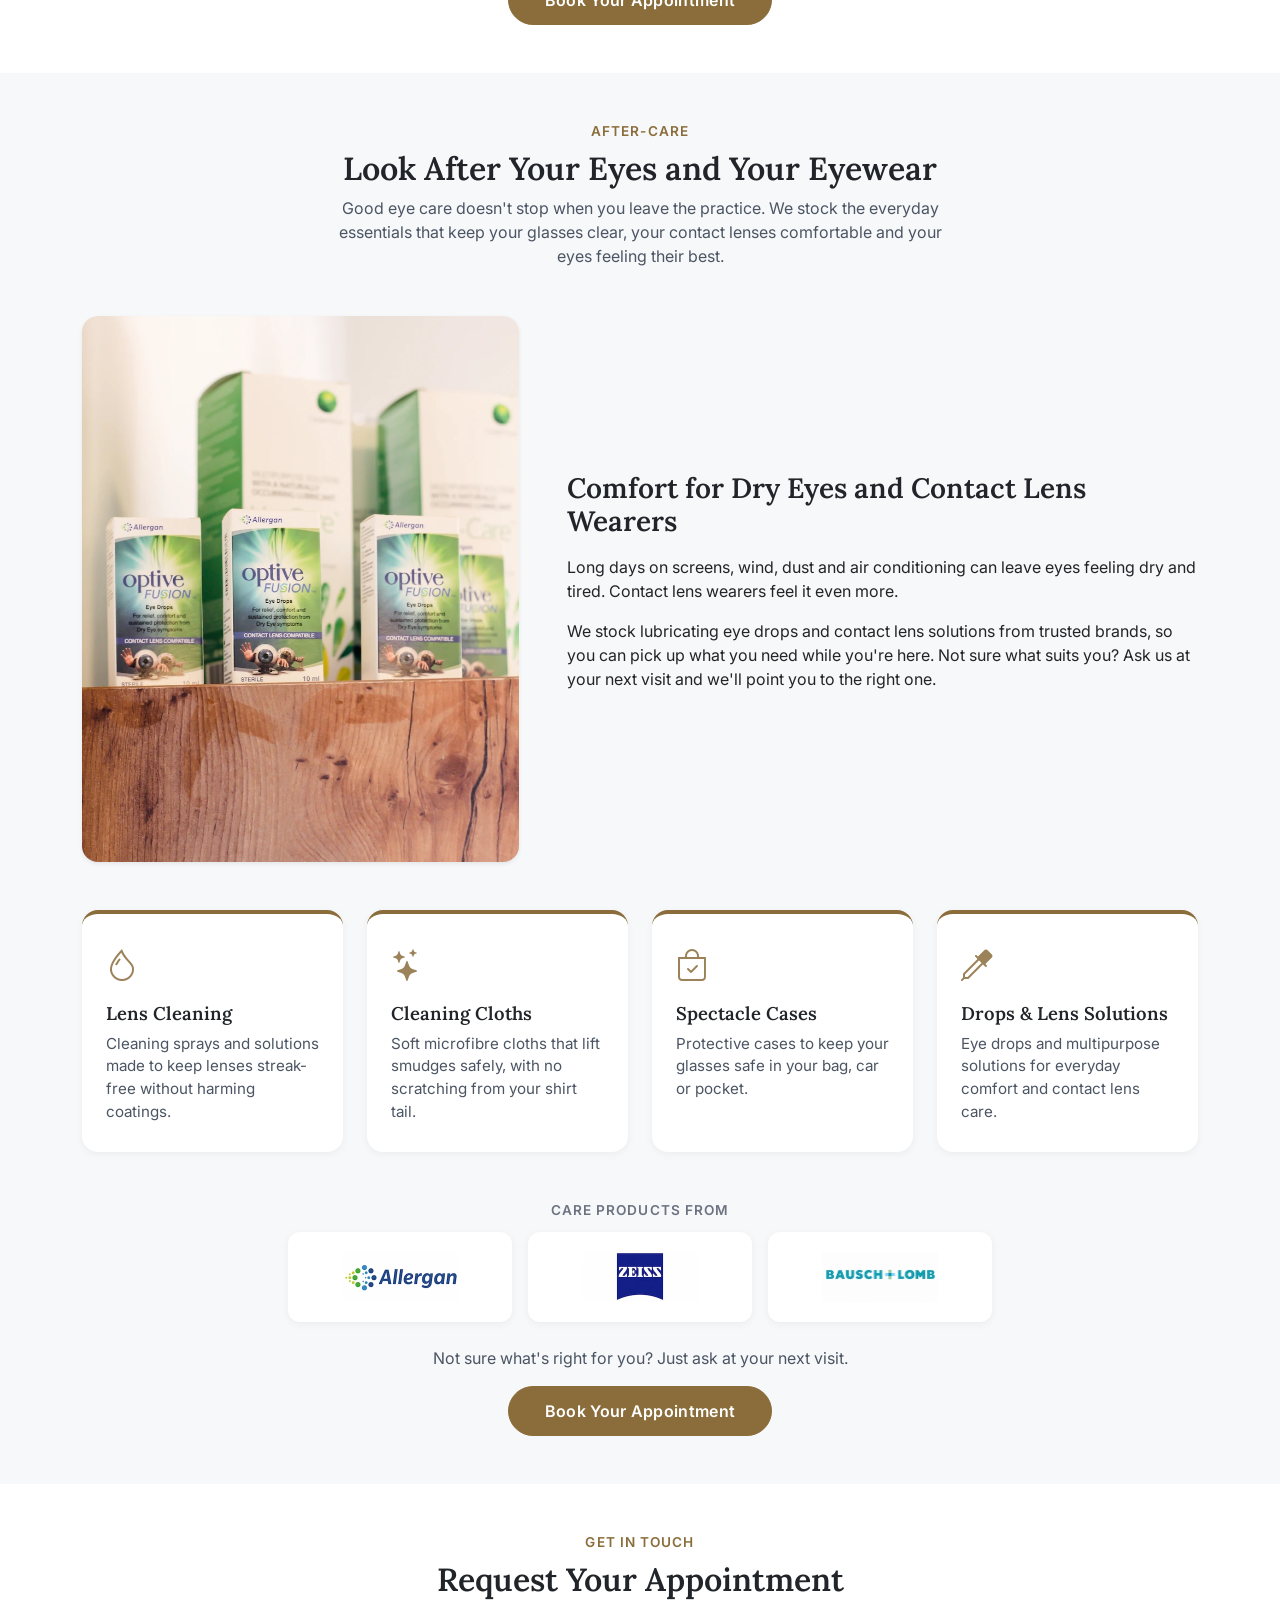
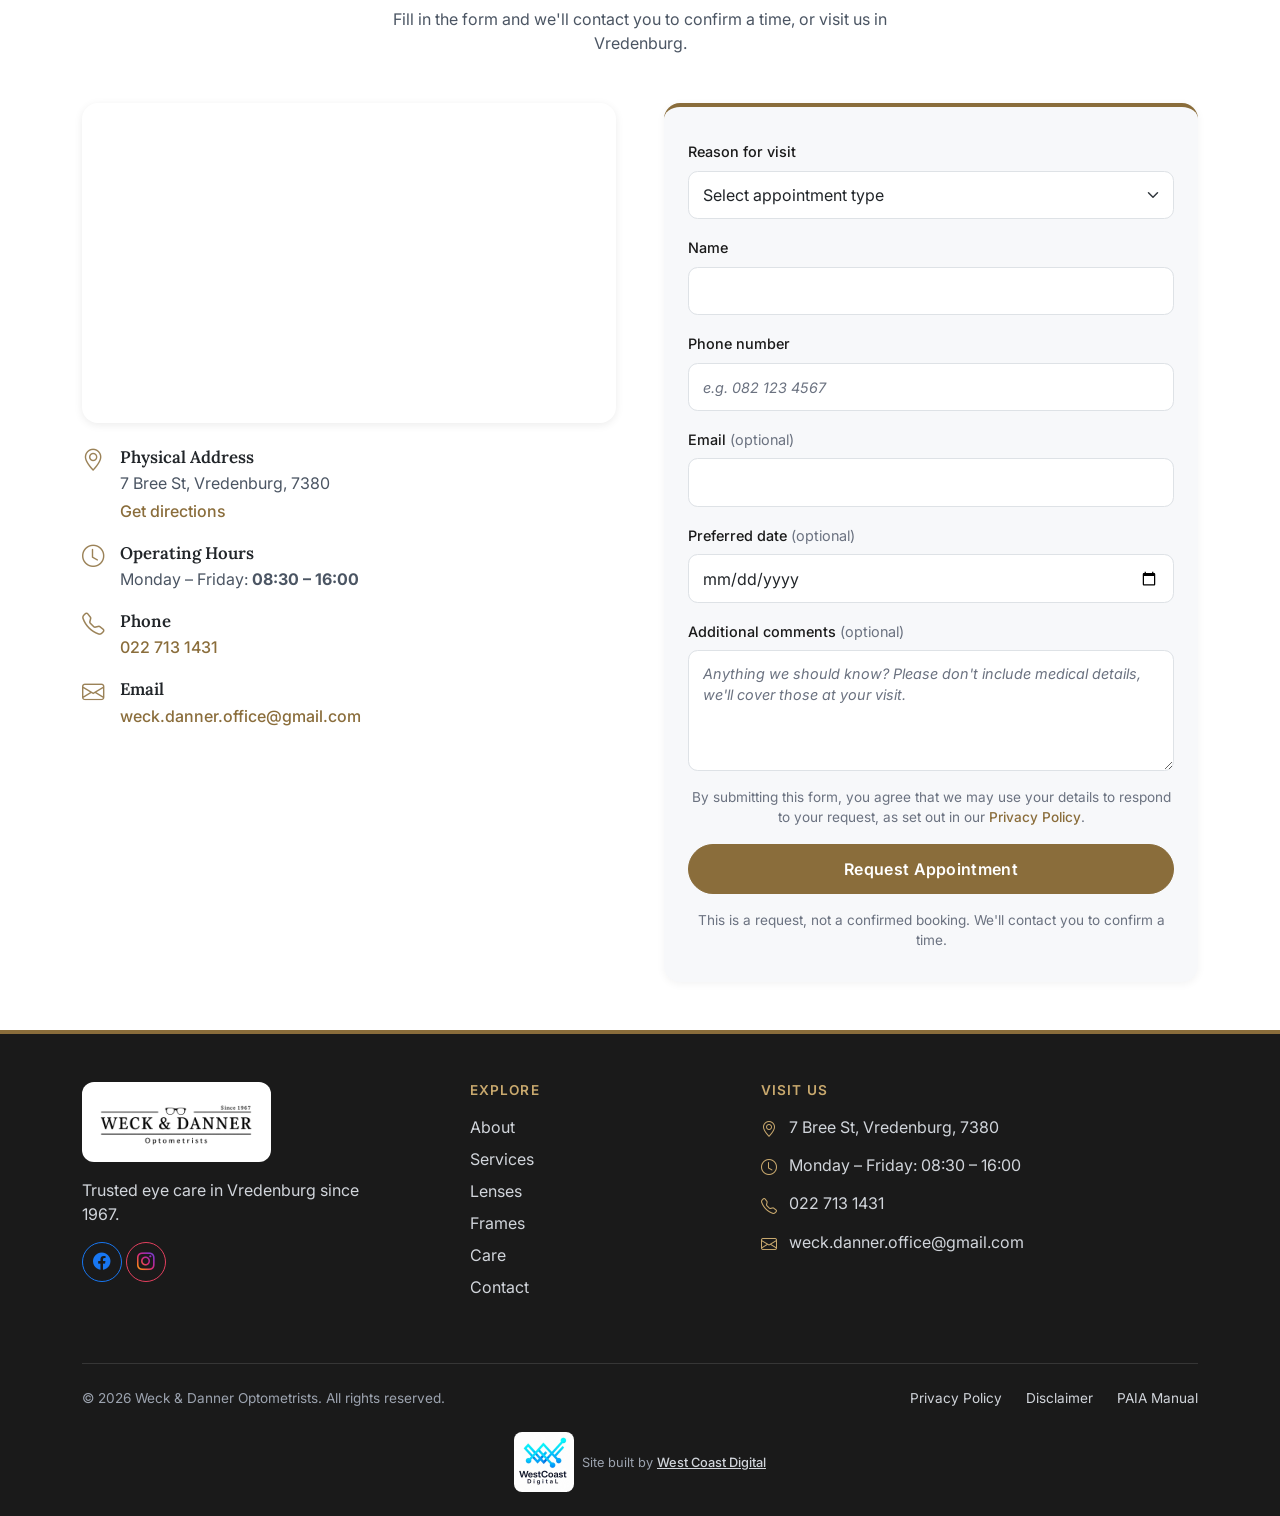
==== commit c2bea2c9: "Pre-launch fixes and scroll reveal animations - Resize favicon to 96x96 and bump cache version - Add" ====
--- a/index.html
+++ b/index.html
@@ -9,7 +9,7 @@
 
 <meta name="description" content="Weck & Danner Optometrists in Vredenburg. Eye exams, contact lenses, frames and licence screenings since 1967. Request an appointment online.">
 
-<link rel="icon" href="media/favicon.png?v=2" type="image/png">
+<link rel="icon" href="media/favicon.png?v=3" type="image/png">
 
 <!-- Link previews (WhatsApp, Facebook) -->
 <meta property="og:title" content="Weck & Danner Optometrists | Vredenburg">
@@ -17,6 +17,10 @@
 <meta property="og:image" content="https://weckdanner.co.za/media/og-image.jpg">
 <meta property="og:url" content="https://weckdanner.co.za/">
 <meta property="og:type" content="website">
+
+<!-- Canonical URL for SEO -->
+
+<link rel="canonical" href="https://weckdanner.co.za/">
 
 <!-- JSON-LD structured data for SEO -->
 
@@ -71,7 +75,7 @@
 
 <!-- custom css -->
 
-    <link rel="stylesheet" href="styles.css?v=4">   
+    <link rel="stylesheet" href="styles.css?v=5">   
 
 </head>
 
@@ -236,7 +240,7 @@
              alt="Weck & Danner branded pouch, trusted in Vredenburg since 1967">
       </div>
 
-      <div class="col-lg-6 order-lg-1">
+      <div class="col-lg-6 order-lg-1 reveal">
         <p class="about-kicker">Since 1967</p>
         <h2 class="mb-4">Vredenburg's Trusted Name in Eye Care</h2>
         <p>For more than half a century, Weck & Danner has been the name Vredenburg families turn to for their eyes. What started as a small local practice has grown alongside the town itself, but the approach has never changed. Every patient gets a proper, unhurried consultation, not a rushed once-over.</p>
@@ -276,7 +280,7 @@
 
 <!-- Reviews (nested inside About) -->
 <div class="reviews-wrap mt-5 pt-4">
-  <div class="text-center mb-5">
+  <div class="text-center mb-5 reveal">
     <p class="about-kicker">278 Five-Star Google Reviews</p>
     <h2>What Our Patients Say</h2>
     <a href="https://maps.app.goo.gl/JBacdzH4Bppjn8U96"
@@ -457,7 +461,7 @@
 <section id="services" class="services-section py-5">
   <div class="container">
 
-    <div class="text-center mb-5">
+    <div class="text-center mb-5 reveal">
       <p class="about-kicker">What We Do</p>
       <h2>Complete Eye Care Under One Roof</h2>
       <p class="services-intro mt-3">From routine eye exams to licence screenings, every service starts with the same thorough, unhurried approach.</p>
@@ -465,7 +469,7 @@
 
     <div class="row row-cols-1 row-cols-md-2 row-cols-lg-3 g-4">
 
-      <div class="col">
+      <div class="col reveal" style="--reveal-delay: 0s">
         <div class="service-card">
           <div class="service-icon"><i class="bi bi-eye"></i></div>
           <h3>Comprehensive Eye Examinations</h3>
@@ -473,7 +477,7 @@
         </div>
       </div>
 
-      <div class="col">
+      <div class="col reveal" style="--reveal-delay: 0.1s">
         <div class="service-card">
           <div class="service-icon"><i class="bi bi-speedometer2"></i></div>
           <h3>Glaucoma Testing</h3>
@@ -481,7 +485,7 @@
         </div>
       </div>
 
-      <div class="col">
+      <div class="col reveal" style="--reveal-delay: 0.2s">
         <div class="service-card">
           <div class="service-icon"><i class="bi bi-record-circle"></i></div>
           <h3>Contact Lens Consultation</h3>
@@ -489,7 +493,7 @@
         </div>
       </div>
 
-      <div class="col">
+      <div class="col reveal" style="--reveal-delay: 0s">
         <div class="service-card">
           <div class="service-icon"><i class="bi bi-emoji-smile"></i></div>
           <h3>Paediatric Services</h3>
@@ -497,7 +501,7 @@
         </div>
       </div>
 
-      <div class="col">
+      <div class="col reveal" style="--reveal-delay: 0.1s">
         <div class="service-card">
           <div class="service-icon"><i class="bi bi-car-front"></i></div>
           <h3>Drivers Licence Screening</h3>
@@ -505,7 +509,7 @@
         </div>
       </div>
 
-      <div class="col">
+      <div class="col reveal" style="--reveal-delay: 0.2s">
         <div class="service-card">
           <div class="service-icon"><i class="bi bi-life-preserver"></i></div>
           <h3>Skippers Licence Screening</h3>
@@ -520,21 +524,21 @@
 
 <div class="row g-4">
 
-  <div class="col-md-4">
+  <div class="col-md-4 reveal" style="--reveal-delay: 0s">
     <figure class="m-0">
       <img src="media/weck-danner-vredenburg-retina-400-detail.webp" class="equipment-img" width="1000" height="667" alt="Retina 400 retinal camera at Weck & Danner" loading="lazy">
       <figcaption class="equipment-caption">Retinal imaging</figcaption>
     </figure>
   </div>
 
-  <div class="col-md-4">
+  <div class="col-md-4 reveal" style="--reveal-delay: 0.1s">
     <figure class="m-0">
       <img src="media/weck-danner-vredenburg-slit-lamp-eyepiece.webp" class="equipment-img" width="1000" height="667" alt="Slit lamp eyepiece used for eye health examinations at Weck & Danner" loading="lazy">
       <figcaption class="equipment-caption">Detailed eye health checks</figcaption>
     </figure>
   </div>
 
-  <div class="col-md-4">
+  <div class="col-md-4 reveal" style="--reveal-delay: 0.2s">
     <figure class="m-0">
       <img src="media/weck-danner-vredenburg-mph-150.webp" class="equipment-img" width="1000" height="667" alt="MPH 150 diagnostic instrument at Weck & Danner" loading="lazy">
       <figcaption class="equipment-caption">Precision diagnostic equipment</figcaption>
@@ -555,7 +559,7 @@
 <section id="lenses" class="lenses-section py-5 ">
   <div class="container">
 
-    <div class="text-center mb-5">
+    <div class="text-center mb-5 reveal">
       <p class="about-kicker">Lenses</p>
       <h2>The Right Lens for Every Prescription</h2>
       <p class="lenses-intro mx-auto">From everyday single vision to specialist contact lenses, we fit and dispense a wide range of lens types to suit your eyes, your prescription and your lifestyle.</p>
@@ -642,7 +646,7 @@
 </div>
 </div>
 
-  </div>
+  
 
       <!-- appointment CTA -->
     <div class="text-center mt-5">
@@ -651,6 +655,8 @@
       </a>
     </div>
 
+    </div>
+
 </section>
 
 <!-- Frames section -->
@@ -658,7 +664,7 @@
 <section id="frames" class="frames-section py-5 ">
   <div class="container">
 
-    <div class="text-center mb-5">
+    <div class="text-center mb-5 reveal">
       <p class="about-kicker">Frames</p>
       <h2>A Frame for Every Face and Every Style</h2>
       <p class="lenses-intro mx-auto">From bold and contemporary to rugged and outdoorsy, our frame collection has something to suit every taste, face shape and budget.</p>
@@ -666,13 +672,13 @@
 
     <!-- Sightique -->
     <div class="row align-items-center gy-4 gx-md-5 frame-feature-row mt-5">
-      <div class="col-lg-6 order-lg-1">
+      <div class="col-lg-6 order-lg-1 reveal reveal-left">
         <img src="media/weck-danner-vredenburg-sightique-eyewear-feature.webp"
              class="img-fluid rounded-4 shadow-sm frame-feature-img"
              width="2286" height="2286" loading="lazy"
              alt="Sightique Vision frames shown with the range of colour choices">
       </div>
-      <div class="col-lg-6 order-lg-2">
+      <div class="col-lg-6 order-lg-2 reveal">
         <p class="about-kicker">Sightique</p>
         <h3>Style to Suit Every Face</h3>
         <p>Sightique brings a wide range of stylish, affordable frames to suit every face shape and budget, without compromising on comfort or durability.</p>
@@ -681,13 +687,13 @@
 
     <!-- Jeep -->
     <div class="row align-items-center gy-4 gx-md-5 frame-feature-row mt-5">
-      <div class="col-lg-6 order-lg-2">
+      <div class="col-lg-6 order-lg-2 reveal reveal-right">
         <img src="media/weck-danner-vredenburg-jeep-eyewear-feature.webp"
              class="img-fluid rounded-4 shadow-sm frame-feature-img"
              width="2286" height="2286" loading="lazy"
              alt="Jeep Eyewear brand photo, available at Weck & Danner">
       </div>
-      <div class="col-lg-6 order-lg-1">
+      <div class="col-lg-6 order-lg-1 reveal">
         <p class="about-kicker">Jeep Eyewear</p>
         <h3>Rugged, Outdoorsy, Built to Last</h3>
         <p>Rugged and built for adventure, Jeep Eyewear brings the same tough, no-nonsense design you'd expect from the vehicle brand — perfect for anyone who spends as much time outside as in.</p>
@@ -696,13 +702,13 @@
 
     <!-- Lady Art -->
     <div class="row align-items-center gy-4 gx-md-5 frame-feature-row mt-5">
-      <div class="col-lg-6 order-lg-1">
+      <div class="col-lg-6 order-lg-1 reveal reveal-left">
         <img src="media/weck-danner-vredenburg-lady-art-eyewear-feature.webp"
              class="img-fluid rounded-4 shadow-sm frame-feature-img"
              width="2286" height="2286" loading="lazy"
              alt="Three Lady Art frames in different colours">
       </div>
-      <div class="col-lg-6 order-lg-2">
+      <div class="col-lg-6 order-lg-2 reveal">
         <p class="about-kicker">Lady Art</p>
         <h3>Pick the Colour That Suits You</h3>
         <p>Lady Art frames come in a choice of colours, so you can find the shade that suits your style and your face. Come in and try them on.</p>
@@ -711,13 +717,13 @@
 
     <!-- Yiull Damaso -->
     <div class="row align-items-center gy-4 gx-md-5 frame-feature-row mt-5">
-      <div class="col-lg-6 order-lg-2">
+      <div class="col-lg-6 order-lg-2 reveal reveal-right">
         <img src="media/weck-danner-vredenburg-yiull-damaso-eyewear-feature.webp"
              class="img-fluid rounded-4 shadow-sm frame-feature-img"
              width="2286" height="2286" loading="lazy"
              alt="Yiull Damaso frames, available with prescription lenses">
       </div>
-      <div class="col-lg-6 order-lg-1">
+      <div class="col-lg-6 order-lg-1 reveal">
         <p class="about-kicker">Yiull Damaso</p>
         <h3>Available With Your Prescription</h3>
         <p>Yiull Damaso frames are available in Rx, so they can be fitted with lenses made to your prescription. Ask us to show you the range.</p>
@@ -778,7 +784,7 @@
   <div class="container">
 
     <!-- Intro -->
-    <div class="text-center mb-5">
+    <div class="text-center mb-5 reveal">
       <p class="about-kicker">After-Care</p>
       <h2>Look After Your Eyes and Your Eyewear</h2>
       <p class="care-intro mx-auto">Good eye care doesn't stop when you leave the practice. We stock the everyday essentials that keep your glasses clear, your contact lenses comfortable and your eyes feeling their best.</p>
@@ -806,7 +812,7 @@
     <!-- Care cards -->
     <div class="row g-4">
 
-      <div class="col-md-6 col-lg-3">
+      <div class="col-md-6 col-lg-3 reveal" style="--reveal-delay: 0s">
         <div class="care-card h-100">
           <i class="bi bi-droplet fs-2 stat-icon"></i>
           <h3 class="care-card-title">Lens Cleaning</h3>
@@ -814,7 +820,7 @@
         </div>
       </div>
 
-      <div class="col-md-6 col-lg-3">
+      <div class="col-md-6 col-lg-3 reveal" style="--reveal-delay: 0.1s">
         <div class="care-card h-100">
           <i class="bi bi-stars fs-2 stat-icon"></i>
           <h3 class="care-card-title">Cleaning Cloths</h3>
@@ -822,7 +828,7 @@
         </div>
       </div>
 
-      <div class="col-md-6 col-lg-3">
+      <div class="col-md-6 col-lg-3 reveal" style="--reveal-delay: 0.2s">
         <div class="care-card h-100">
           <i class="bi bi-bag-check fs-2 stat-icon"></i>
           <h3 class="care-card-title">Spectacle Cases</h3>
@@ -830,7 +836,7 @@
         </div>
       </div>
 
-      <div class="col-md-6 col-lg-3">
+      <div class="col-md-6 col-lg-3 reveal" style="--reveal-delay: 0.3s">
         <div class="care-card h-100">
           <i class="bi bi-eyedropper fs-2 stat-icon"></i>
           <h3 class="care-card-title">Drops &amp; Lens Solutions</h3>
@@ -874,7 +880,7 @@
 <section id="contact" class="contact-section py-5 ">
   <div class="container">
 
-    <div class="text-center mb-5">
+    <div class="text-center mb-5 reveal">
       <p class="about-kicker">Get in Touch</p>
       <h2>Request Your Appointment</h2>
       <p class="contact-intro mx-auto">Fill in the form and we'll contact you to confirm a time, or visit us in Vredenburg.</p>
@@ -982,7 +988,7 @@
               <textarea id="appt-comments" name="comments" class="form-control" rows="4" placeholder="Anything we should know? Please don't include medical details, we'll cover those at your visit."></textarea>
             </div>
 
-            <!-- NEW: consent line -->
+            
             <p class="contact-note mb-3">By submitting this form, you agree that we may use your details to respond to your request, as set out in our <a href="assets/weck-danner-privacy-policy.pdf" target="_blank" rel="noopener noreferrer" class="contact-link">Privacy Policy</a>.</p>
 
             <button type="submit" class="btn-booking">Request Appointment</button>
@@ -1058,7 +1064,11 @@
 
         <div class="col-lg-6">
           <ul class="footer-legal list-unstyled mb-0">
-            <li><a href="assets/weck-danner-privacy-policy.pdf" target="_blank" rel="noopener noreferrer">Privacy Policy</a></li>
+            <li>
+          <a href="assets/weck-danner-privacy-policy.pdf" target="_blank" rel="noopener noreferrer">
+          Privacy Policy<span class="visually-hidden"> (PDF, opens in a new tab)</span>
+         </a>
+         </li>
             <li>
               <a href="assets/weck-danner-practice-disclaimer.pdf" target="_blank" rel="noopener noreferrer">
                 Disclaimer<span class="visually-hidden"> (PDF, opens in a new tab)</span>
@@ -1084,20 +1094,6 @@
   </div>
 </footer>
 
-
-
-
-
-
-
-
-
-
-
-
-
-
-
 <!-- whatsapp logo fixed -->
 <a href="https://wa.me/27662480066?text=Hi%20Weck%20%26%20Danner%2C%20I%27d%20like%20to%20make%20an%20appointment."
    class="whatsapp-float" target="_blank" rel="noopener"
@@ -1111,7 +1107,7 @@
 
    <!-- custom script -->
 
-   <script src="app.js?v=4"></script>
+   <script src="app.js?v=5"></script>
 
 </body>
 </html>
--- a/styles.css
+++ b/styles.css
@@ -1021,4 +1021,27 @@
 #thankslogo{
   height: 64px;
   width: auto;
+}
+
+/* Animations */
+
+/* ===== Scroll reveal animations ===== */
+.js-reveal .reveal {
+  opacity: 0;
+  transform: translateY(24px);
+  transition: opacity 0.6s ease, transform 0.6s ease;
+  transition-delay: var(--reveal-delay, 0s);
+}
+
+.js-reveal .reveal-left  { transform: translateX(-32px); }
+.js-reveal .reveal-right { transform: translateX(32px); }
+
+.js-reveal .reveal.is-visible {
+  opacity: 1;
+  transform: none;
+}
+
+/* stop the side slide-ins causing a horizontal scrollbar */
+.frames-section {
+  overflow-x: clip;
 }
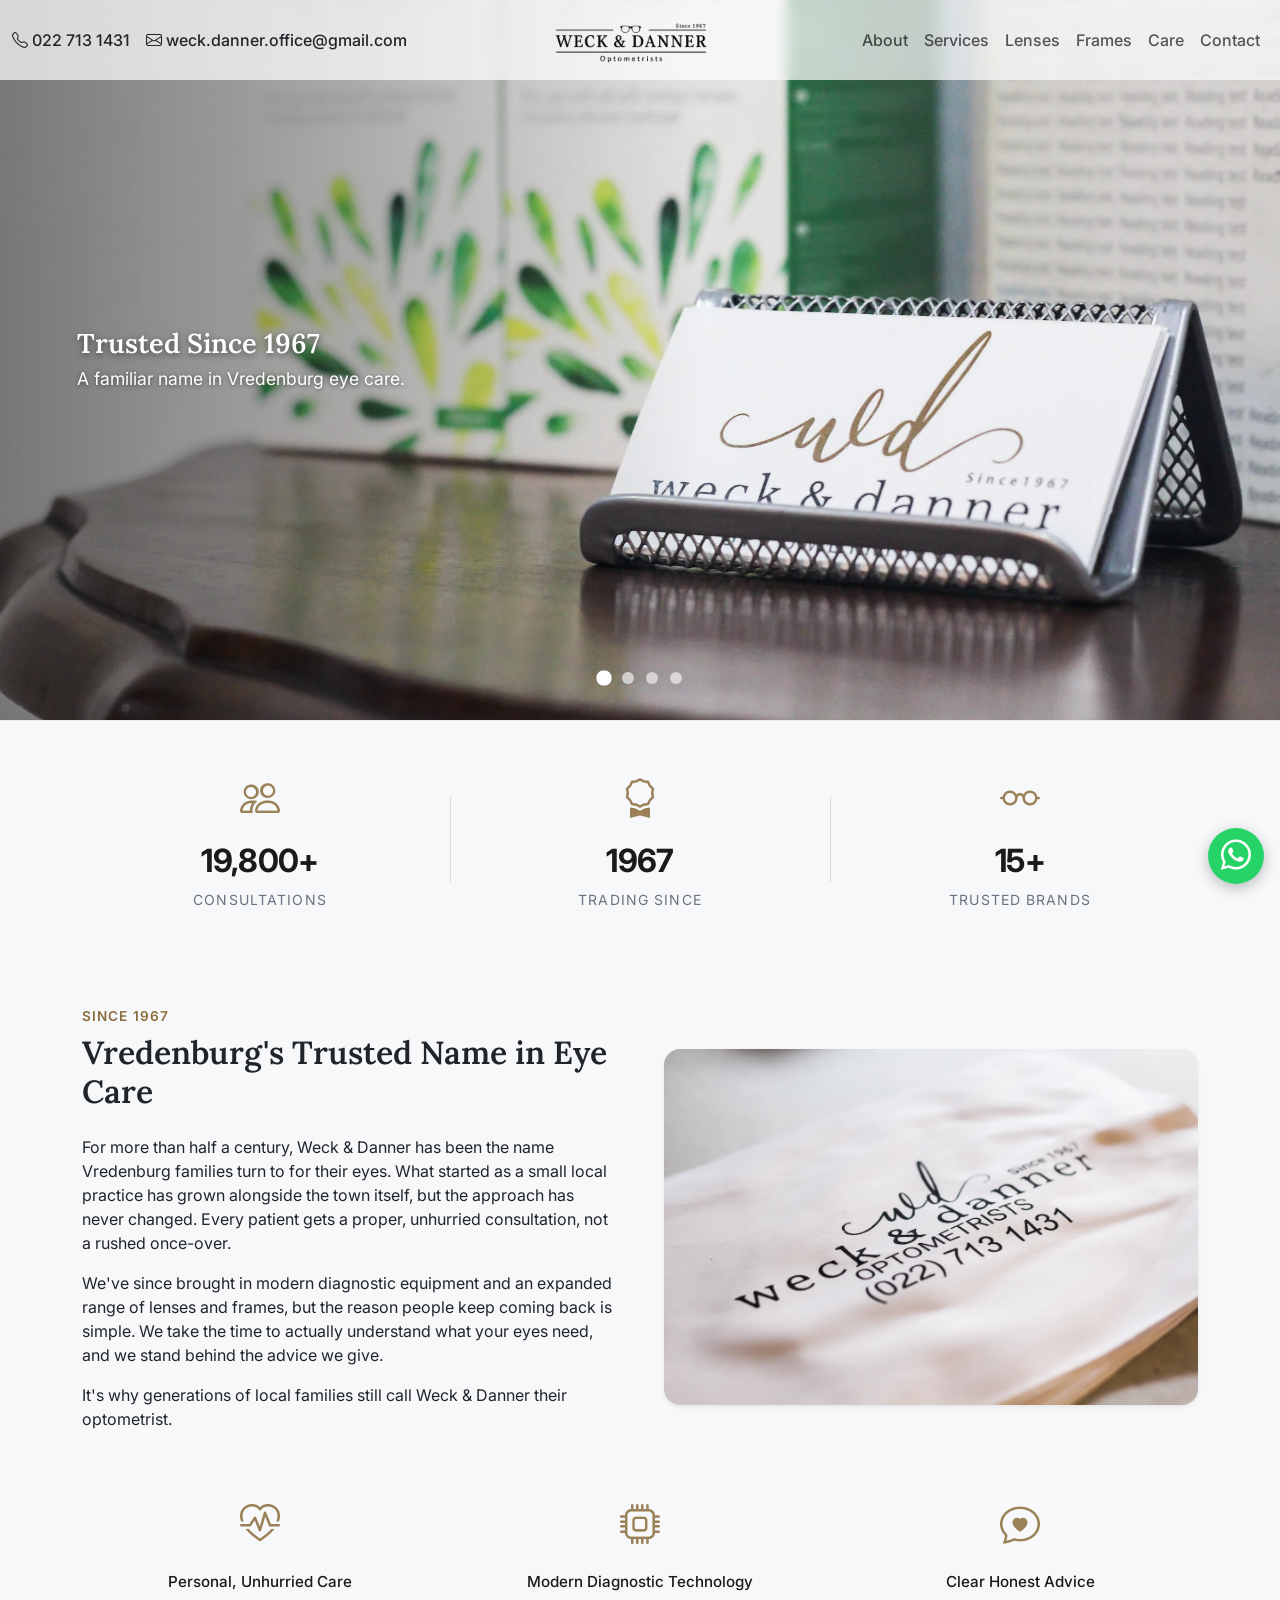
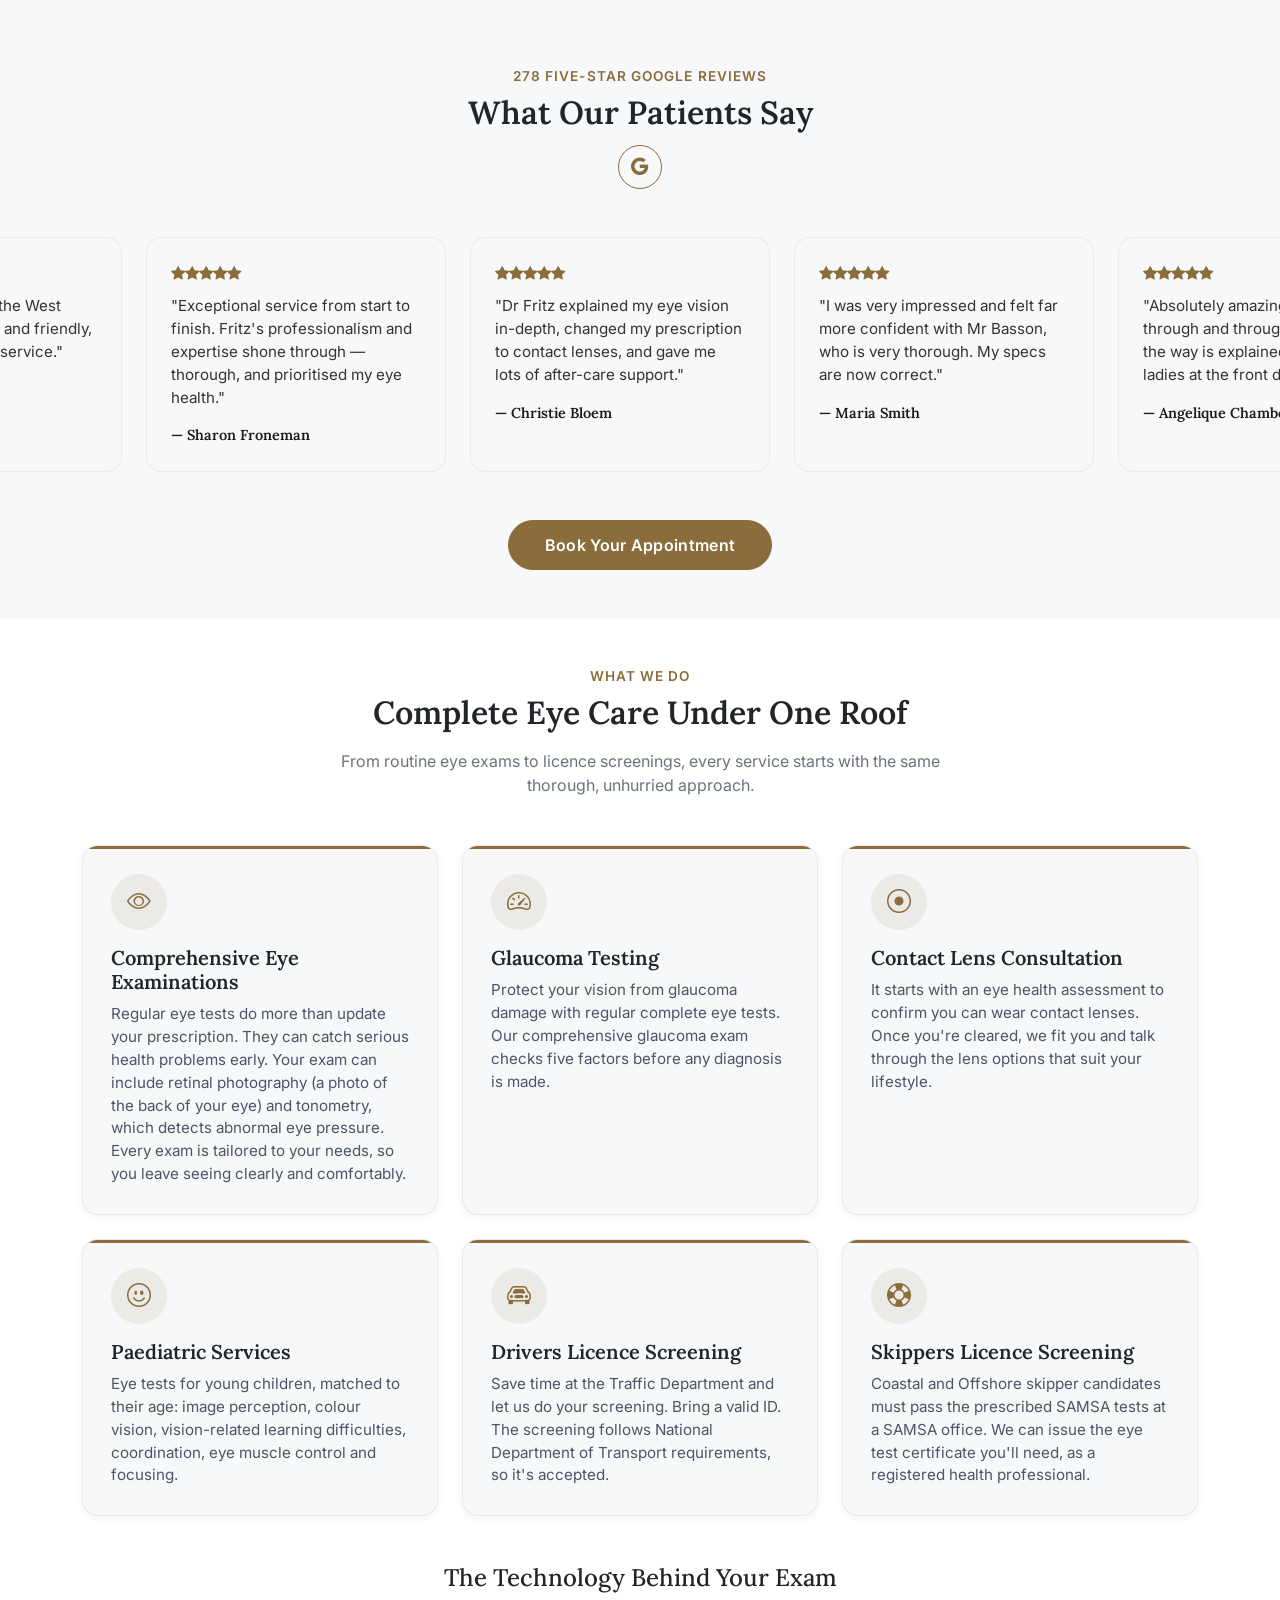
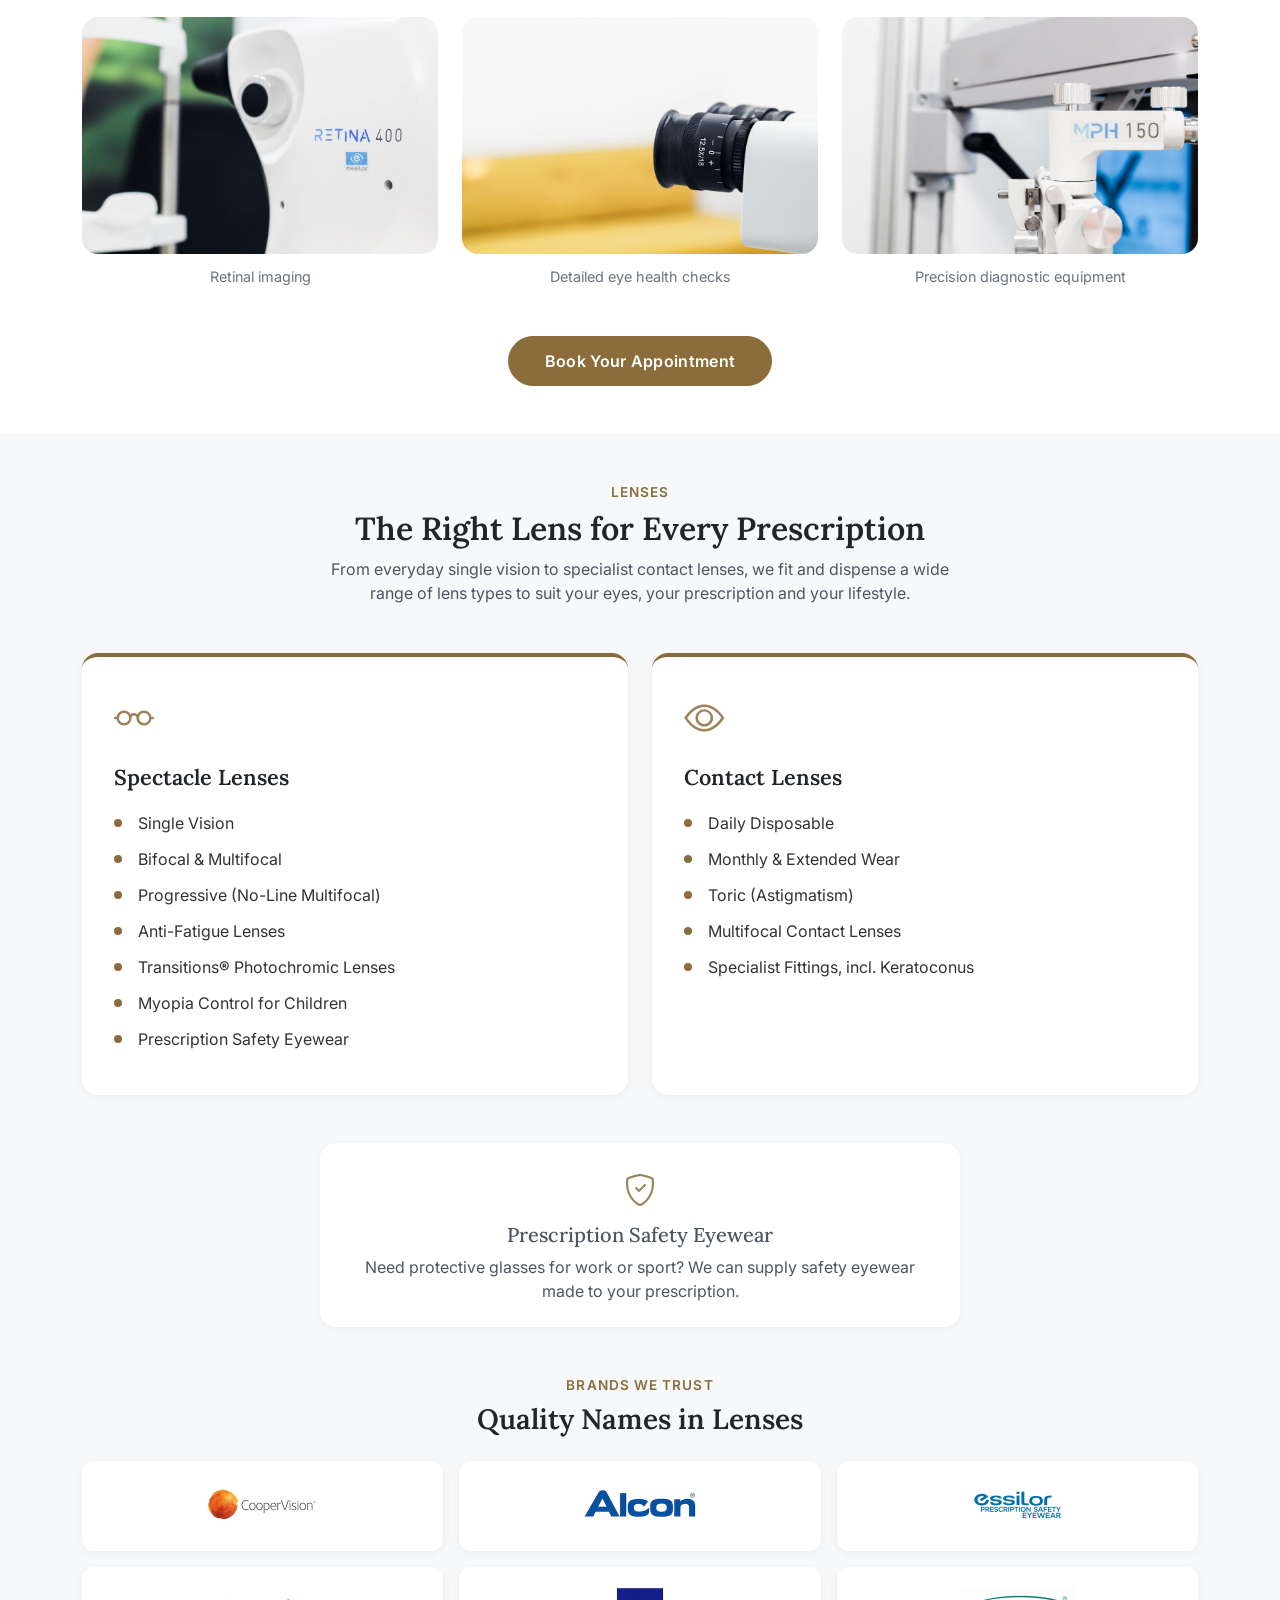
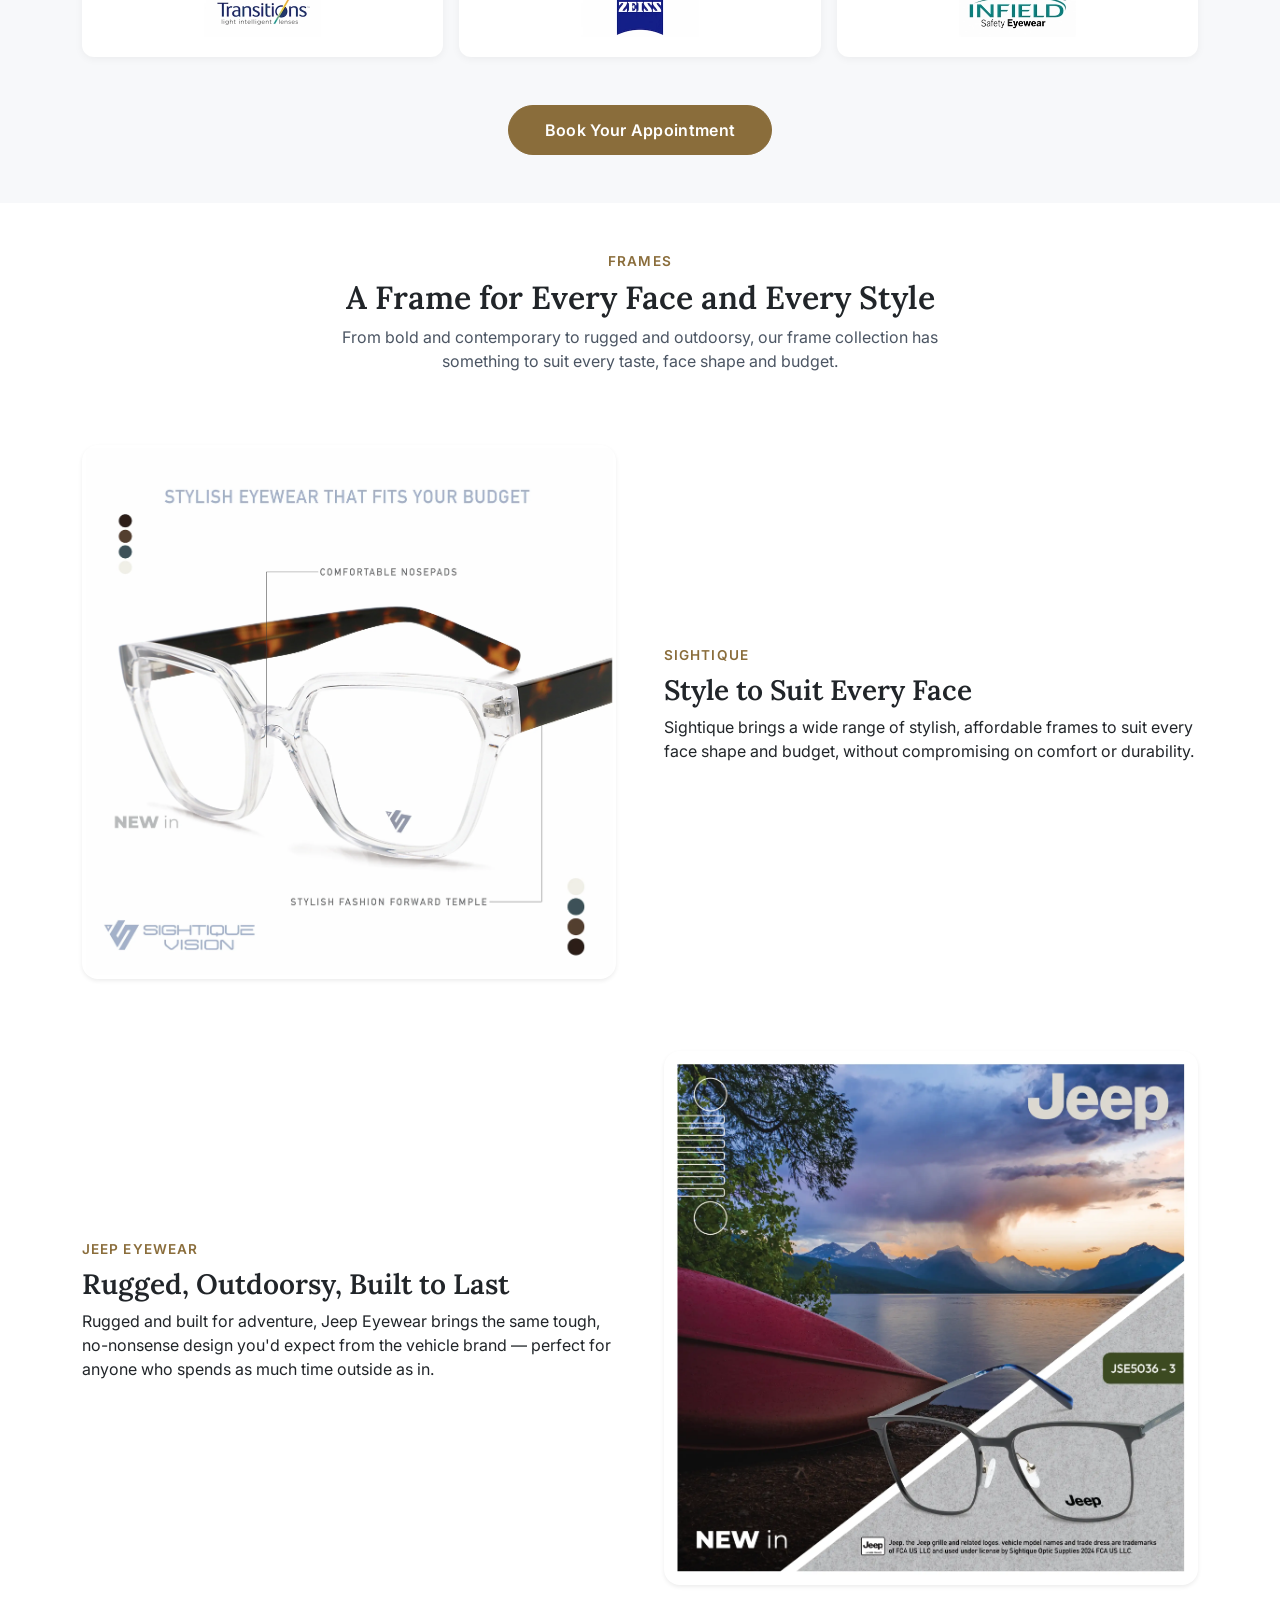
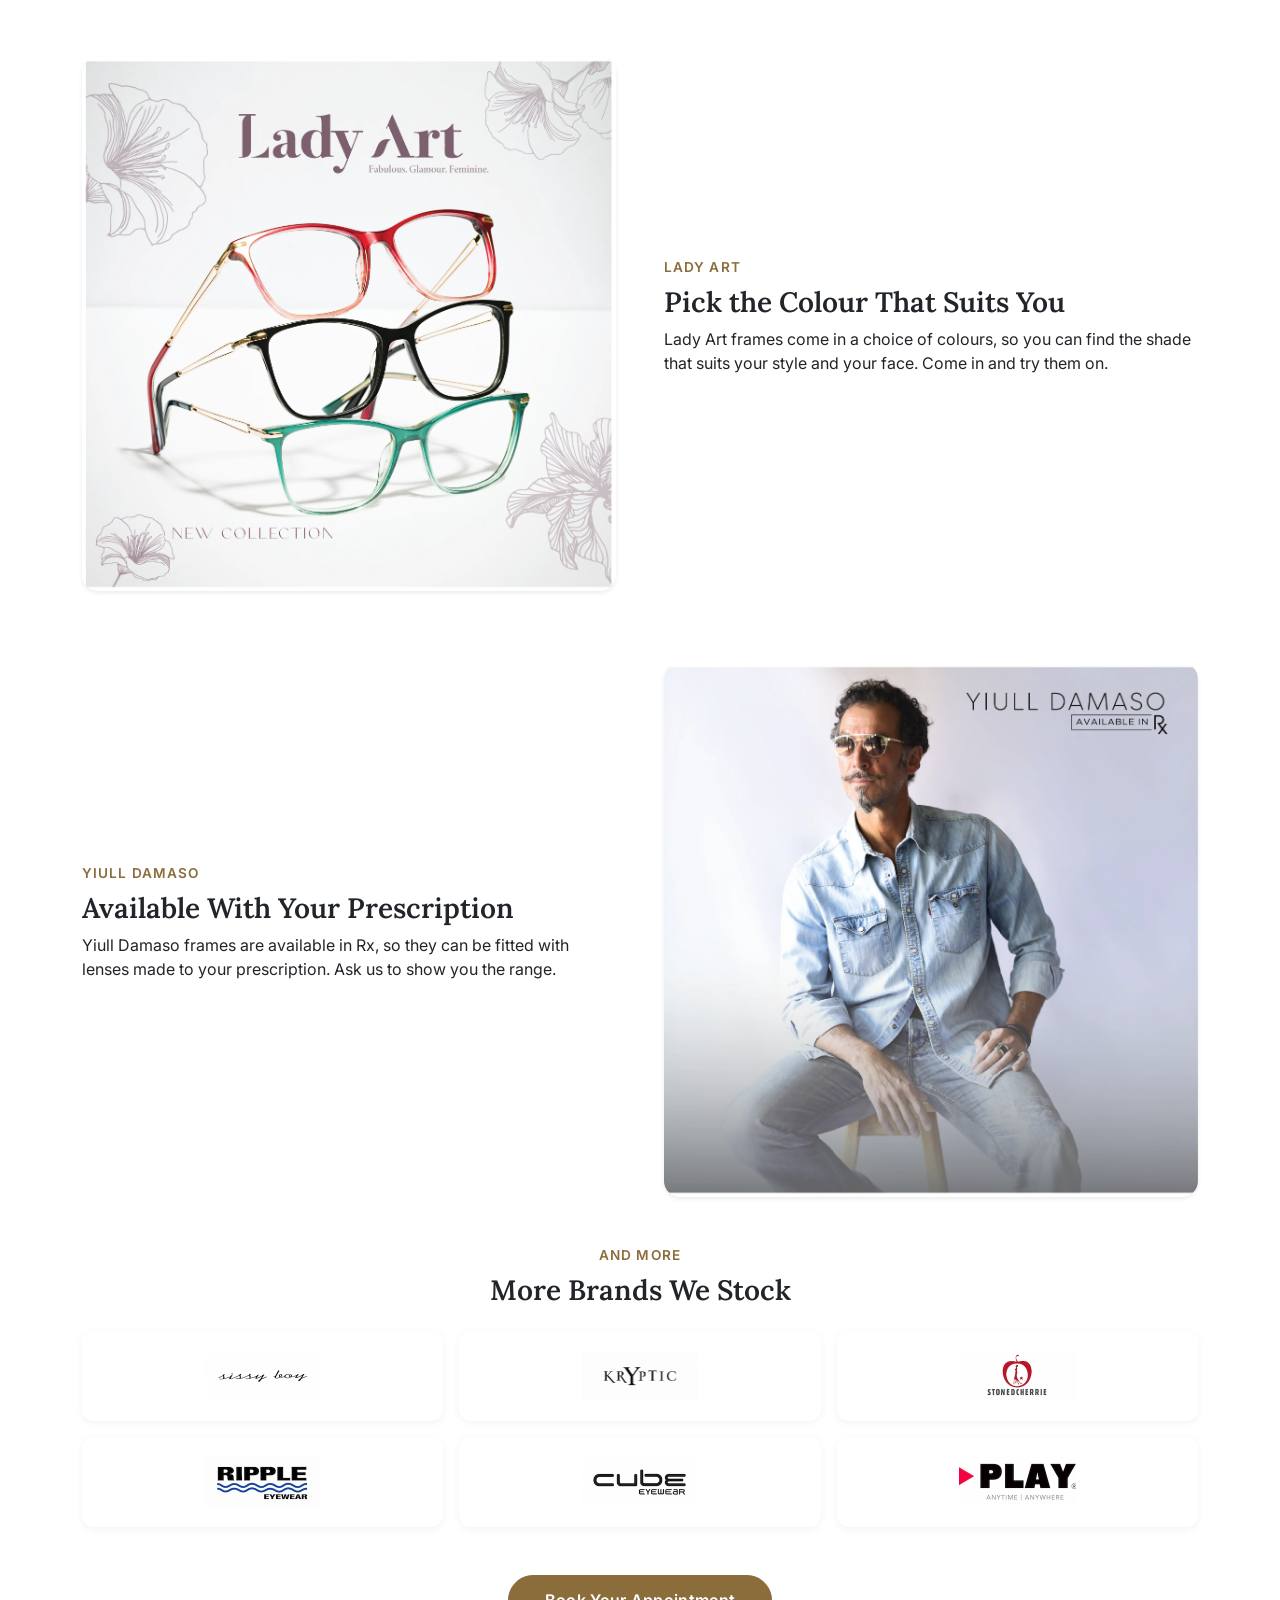
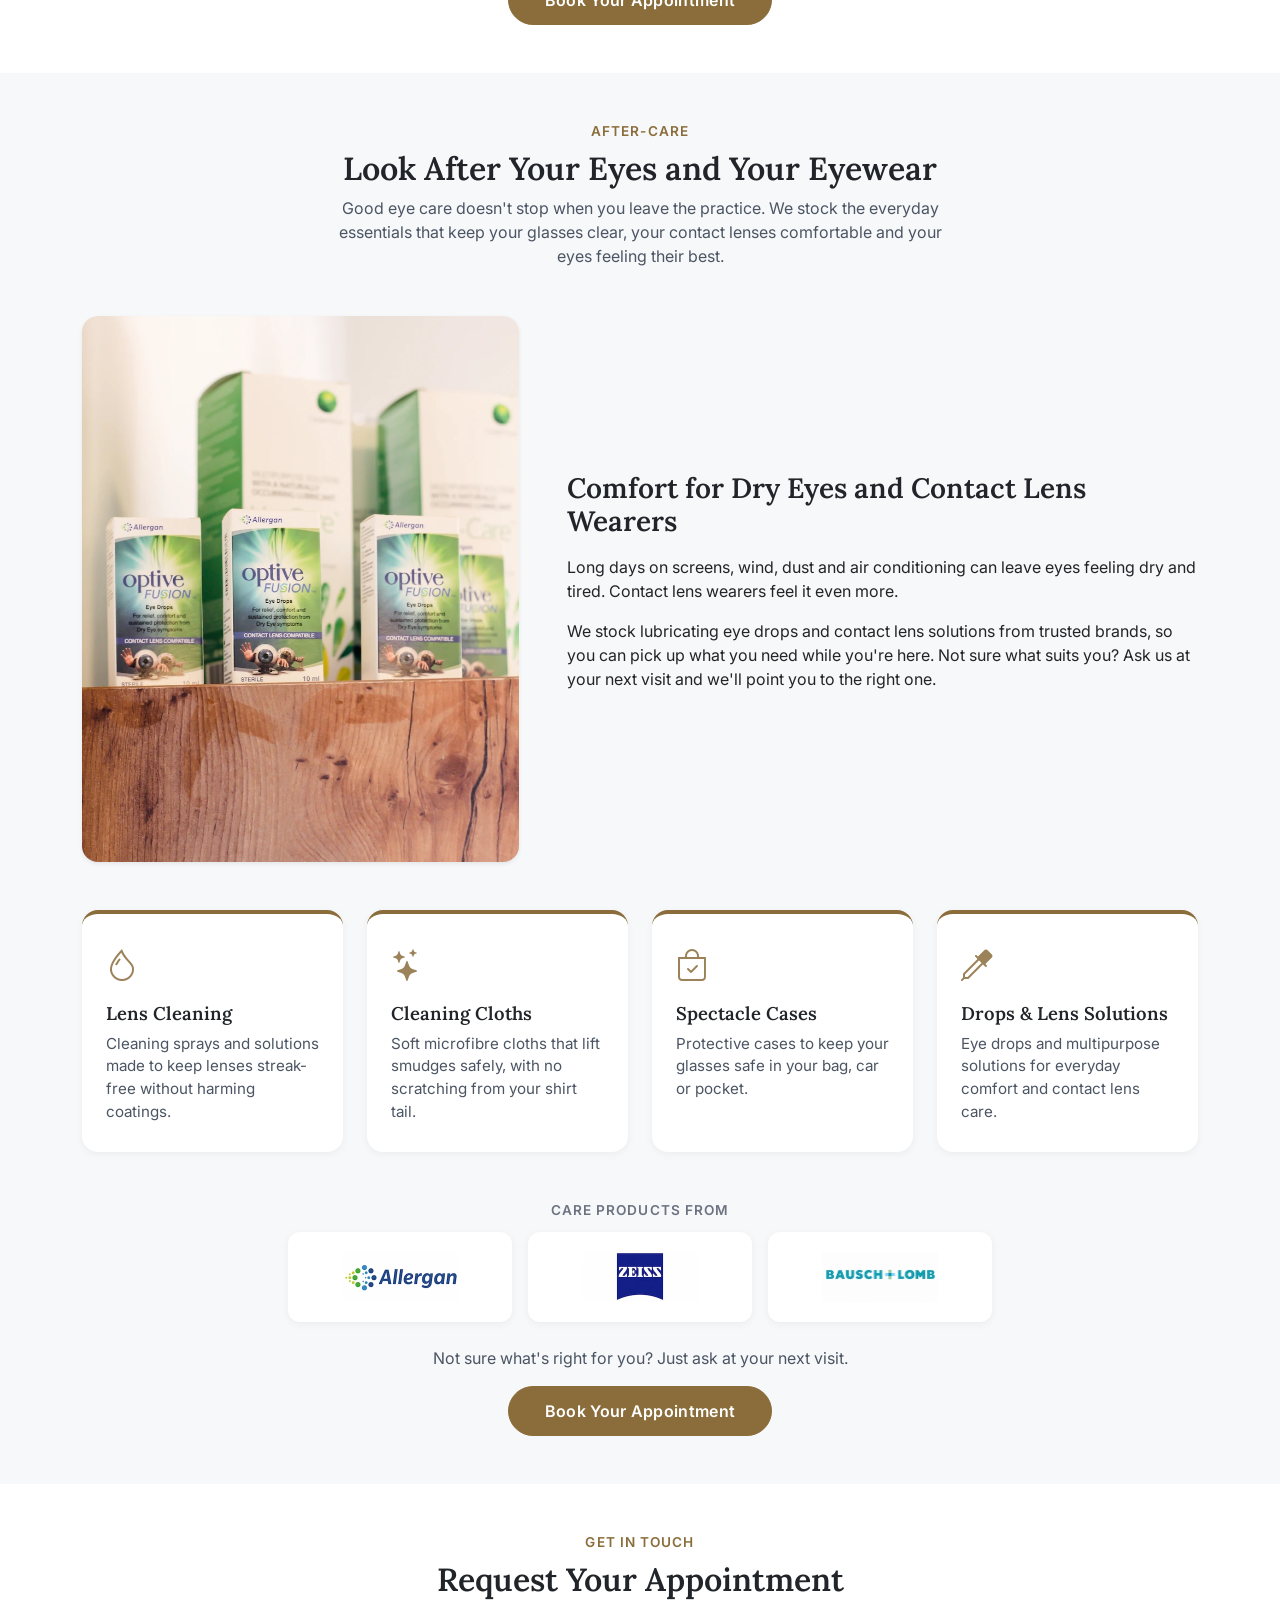
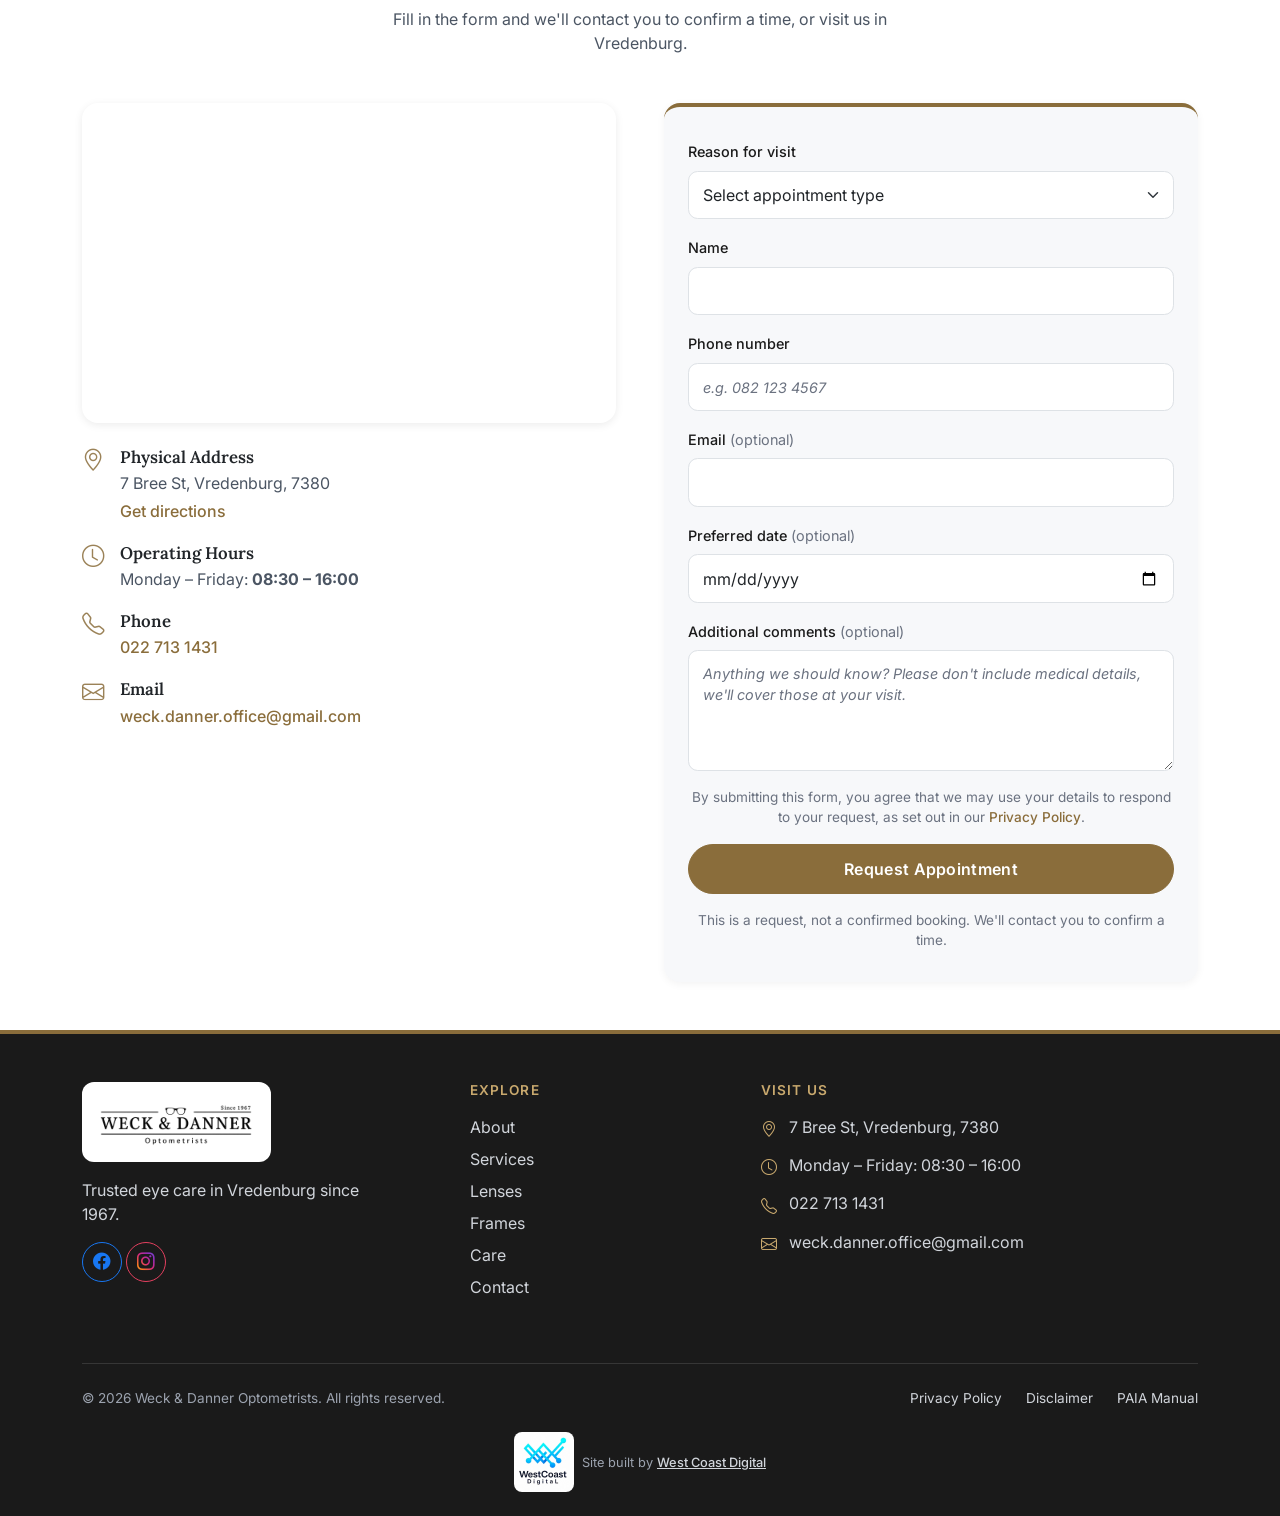
==== commit abd56c71: "Final polish before launch - Add hidden PDF note to form Privacy Policy link - Point thank-you "Back" ====
--- a/index.html
+++ b/index.html
@@ -18,6 +18,13 @@
 <meta property="og:url" content="https://weckdanner.co.za/">
 <meta property="og:type" content="website">
 
+<!-- whatsapp link preview -->
+
+  <meta property="og:site_name" content="Weck & Danner Optometrists">
+  <meta property="og:locale" content="en_ZA">
+  <meta property="og:image:width" content="1200">
+  <meta property="og:image:height" content="630">
+  
 <!-- Canonical URL for SEO -->
 
 <link rel="canonical" href="https://weckdanner.co.za/">
@@ -989,7 +996,7 @@
             </div>
 
             
-            <p class="contact-note mb-3">By submitting this form, you agree that we may use your details to respond to your request, as set out in our <a href="assets/weck-danner-privacy-policy.pdf" target="_blank" rel="noopener noreferrer" class="contact-link">Privacy Policy</a>.</p>
+            <p class="contact-note mb-3">By submitting this form, you agree that we may use your details to respond to your request, as set out in our <a href="assets/weck-danner-privacy-policy.pdf" target="_blank" rel="noopener noreferrer" class="contact-link">Privacy Policy<span class="visually-hidden"> (PDF, opens in a new tab)</span></a>.</p>
 
             <button type="submit" class="btn-booking">Request Appointment</button>
             <p class="contact-note mt-3 mb-0">This is a request, not a confirmed booking. We'll contact you to confirm a time.</p>
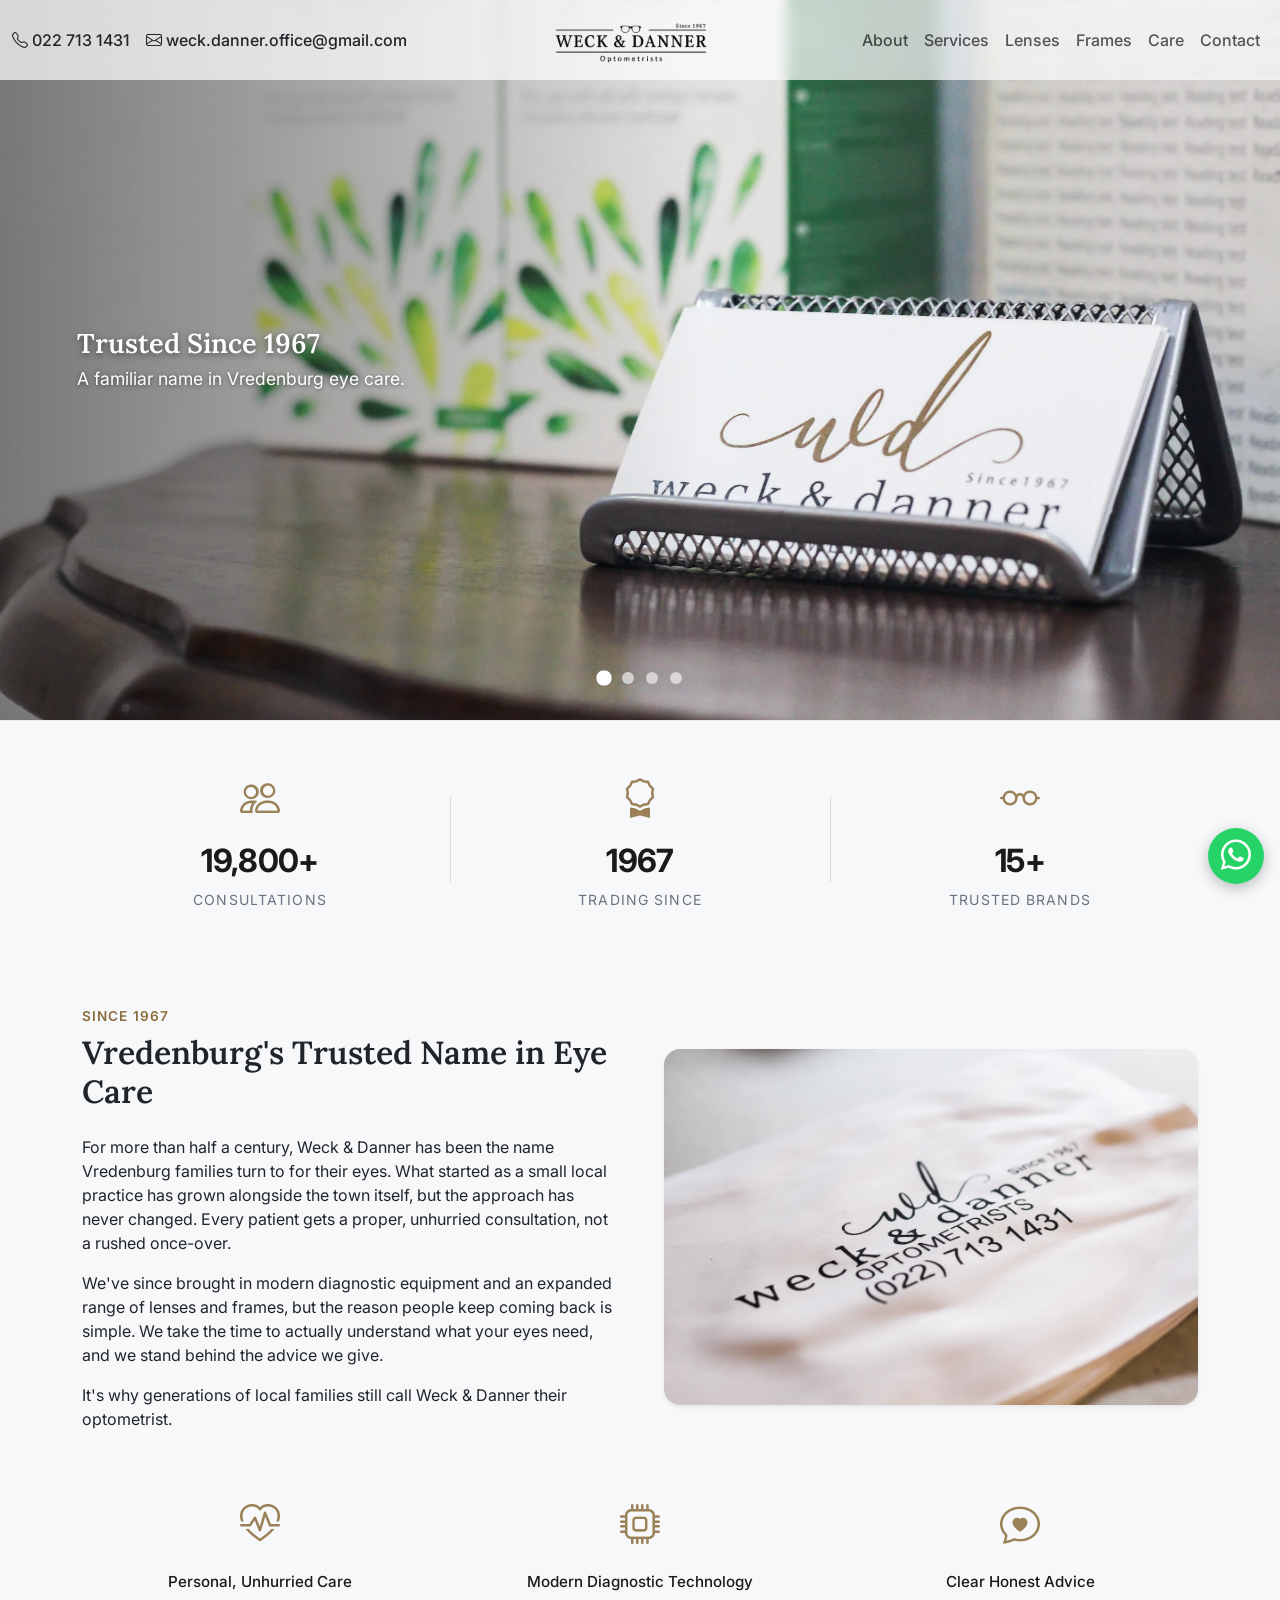
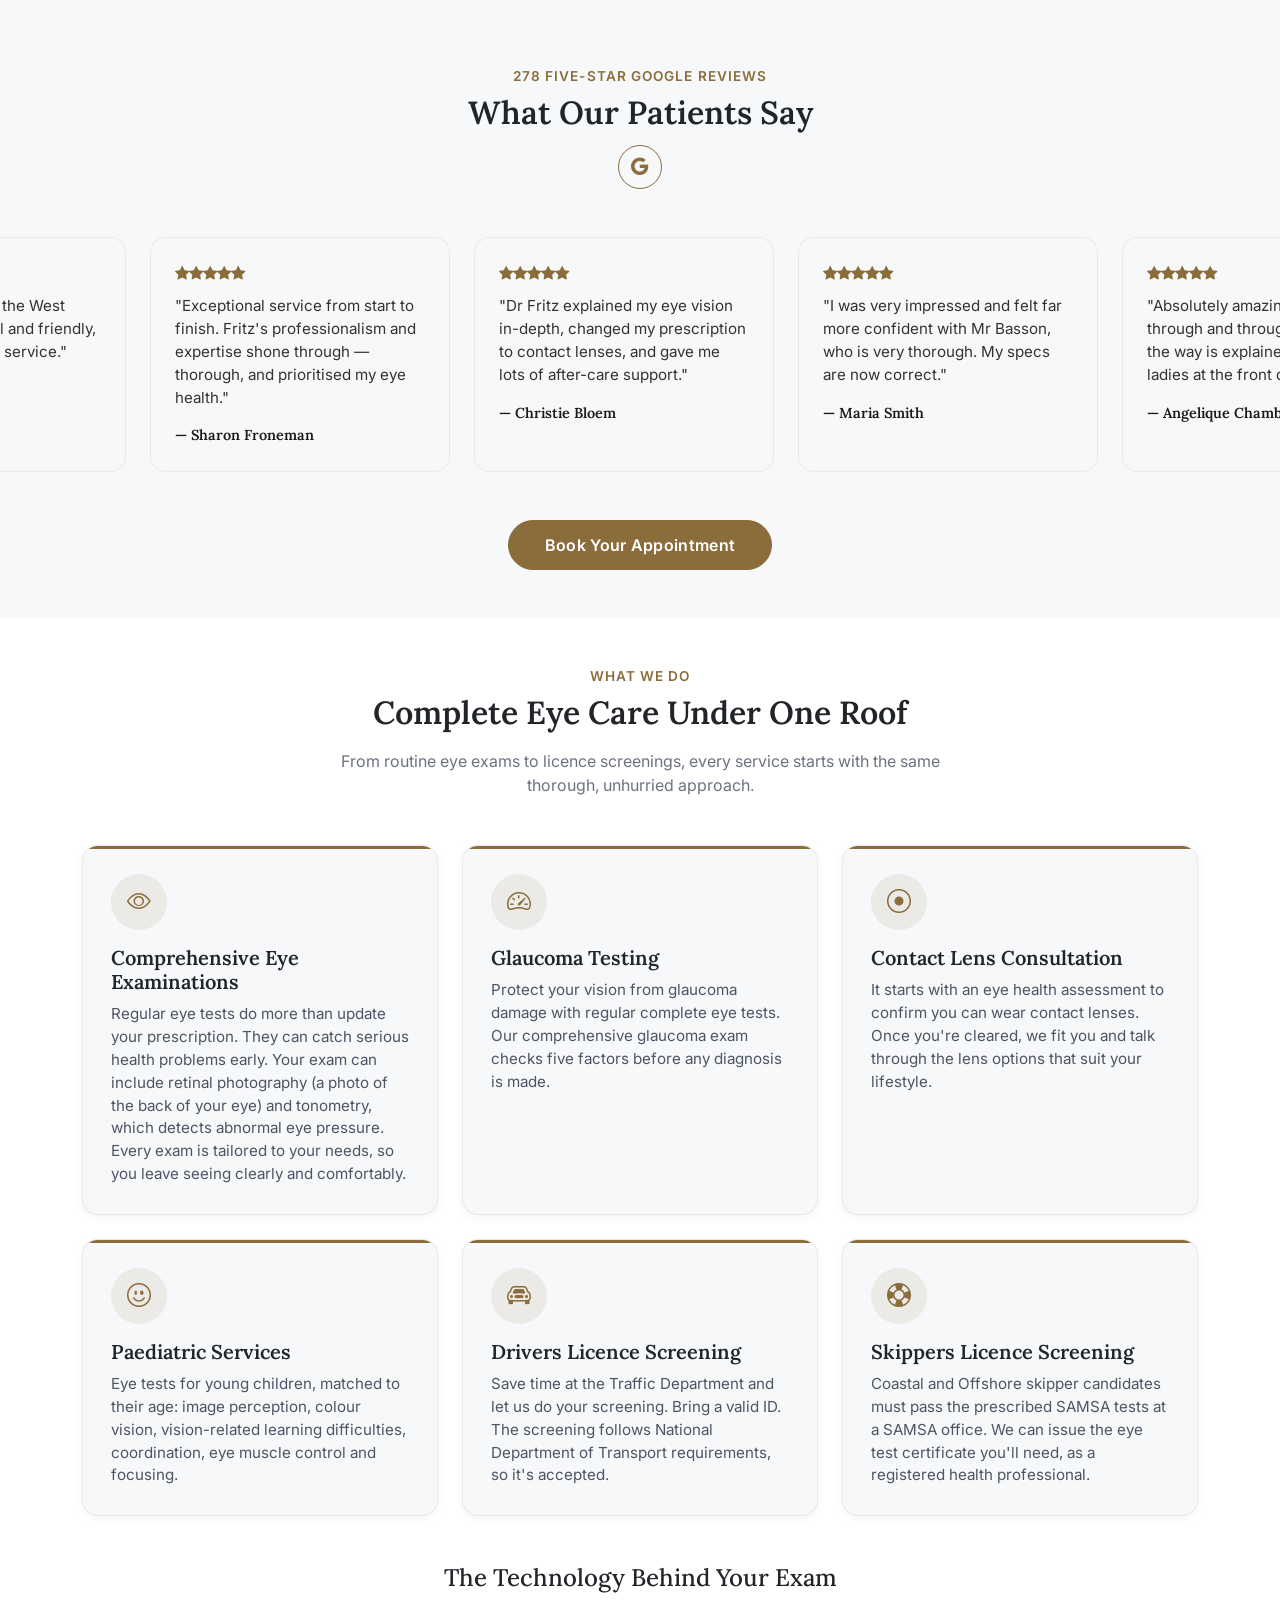
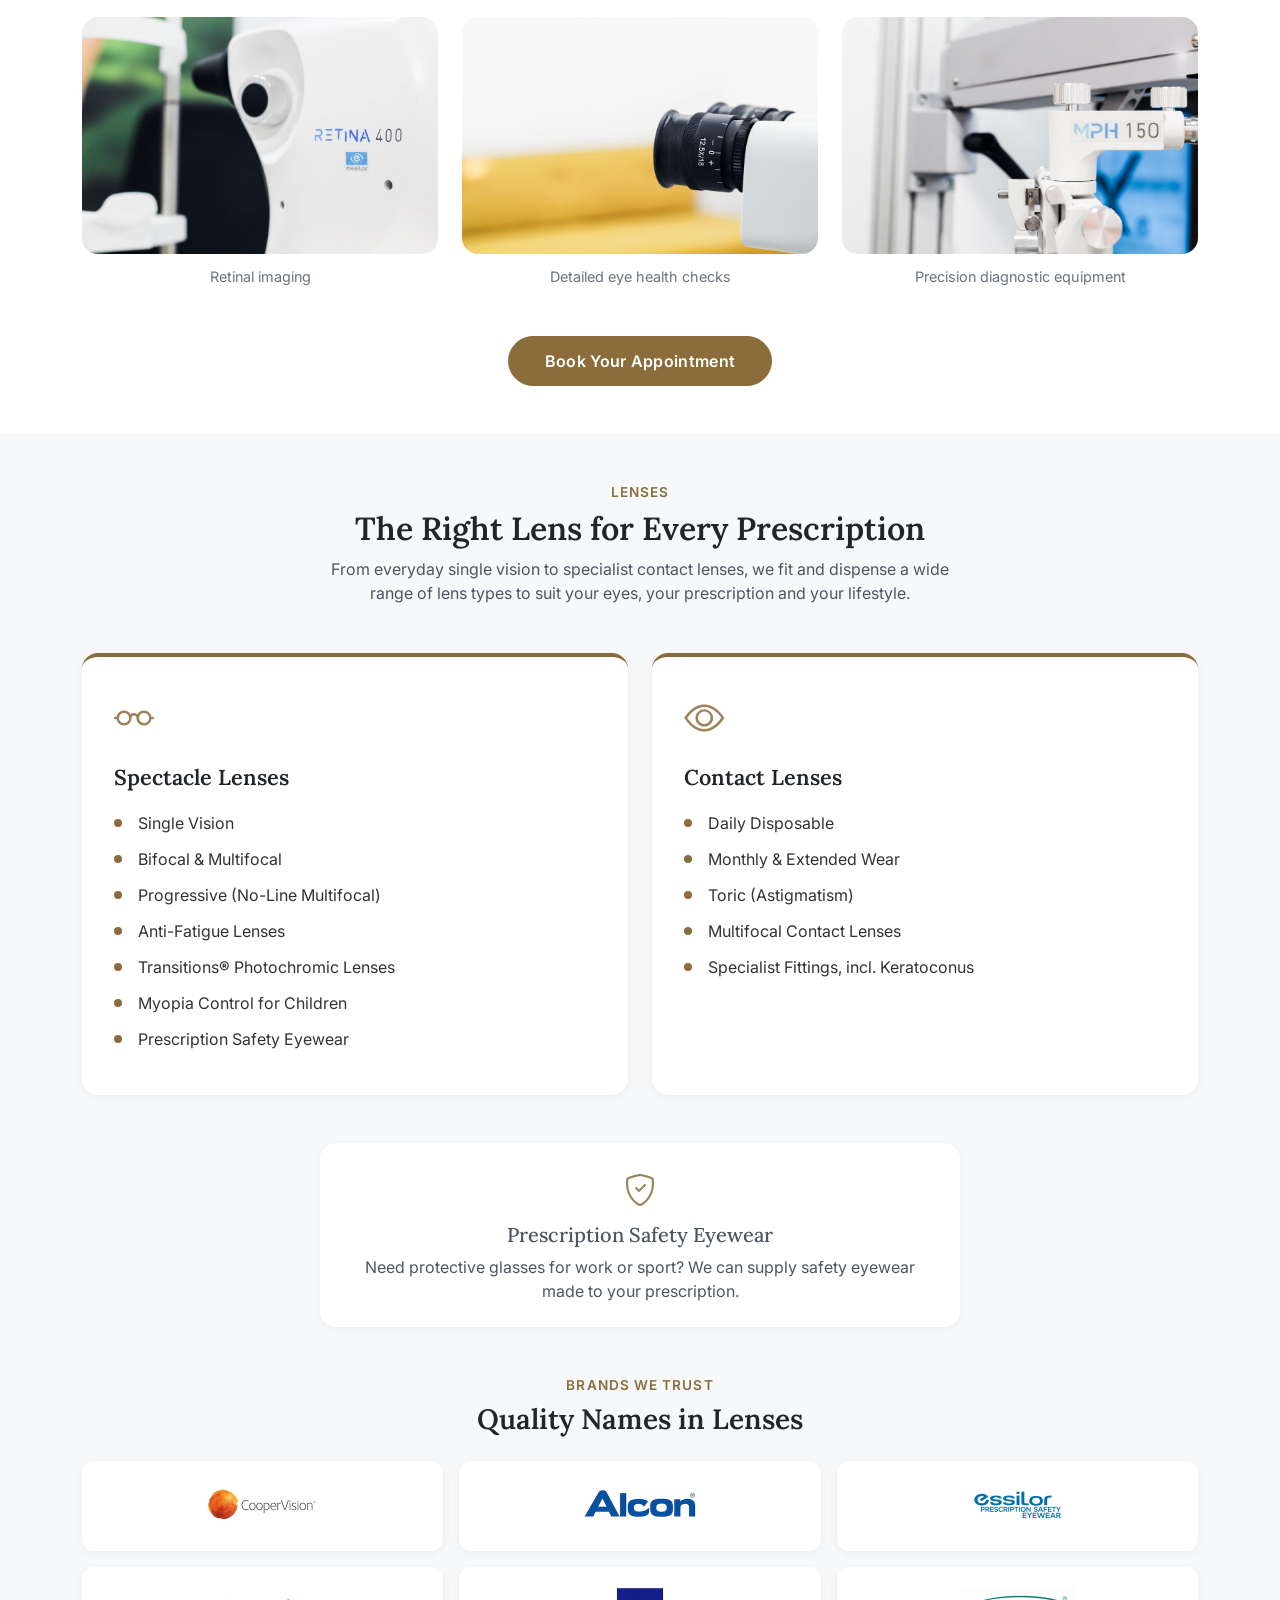
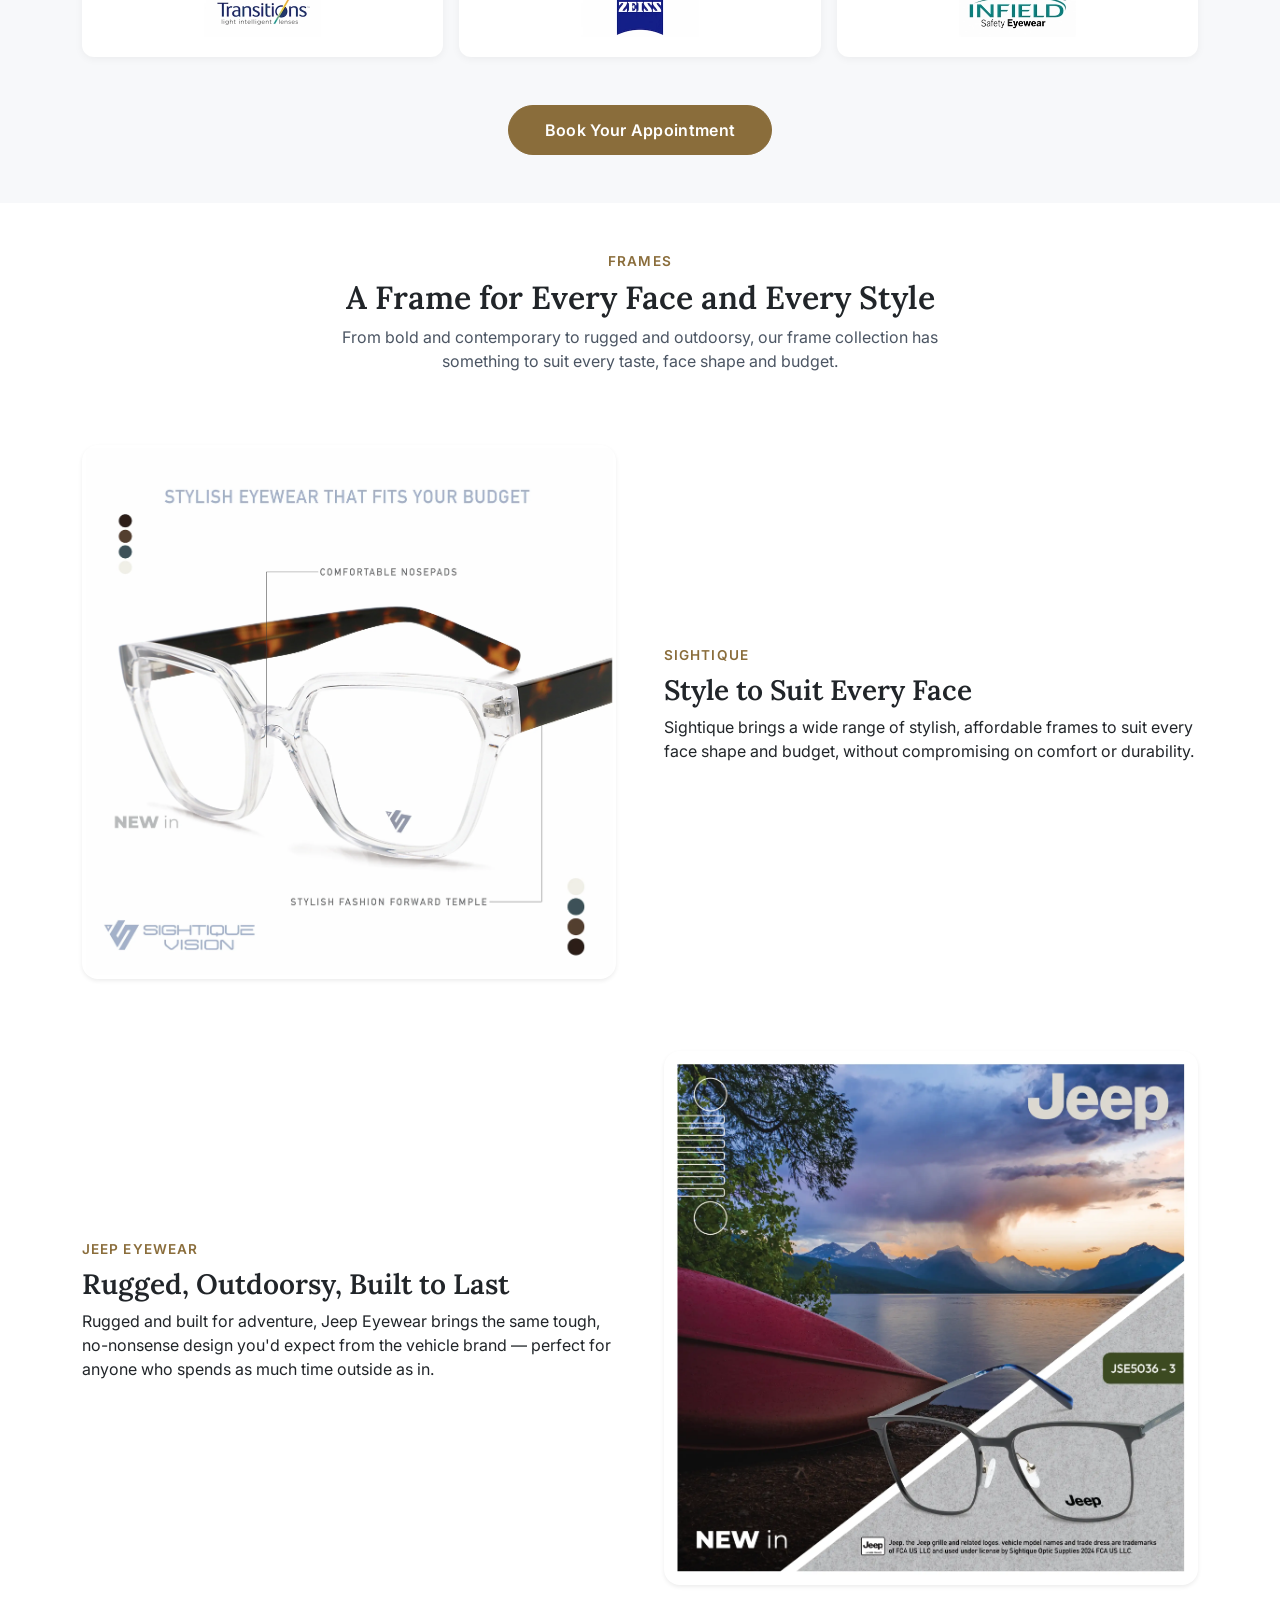
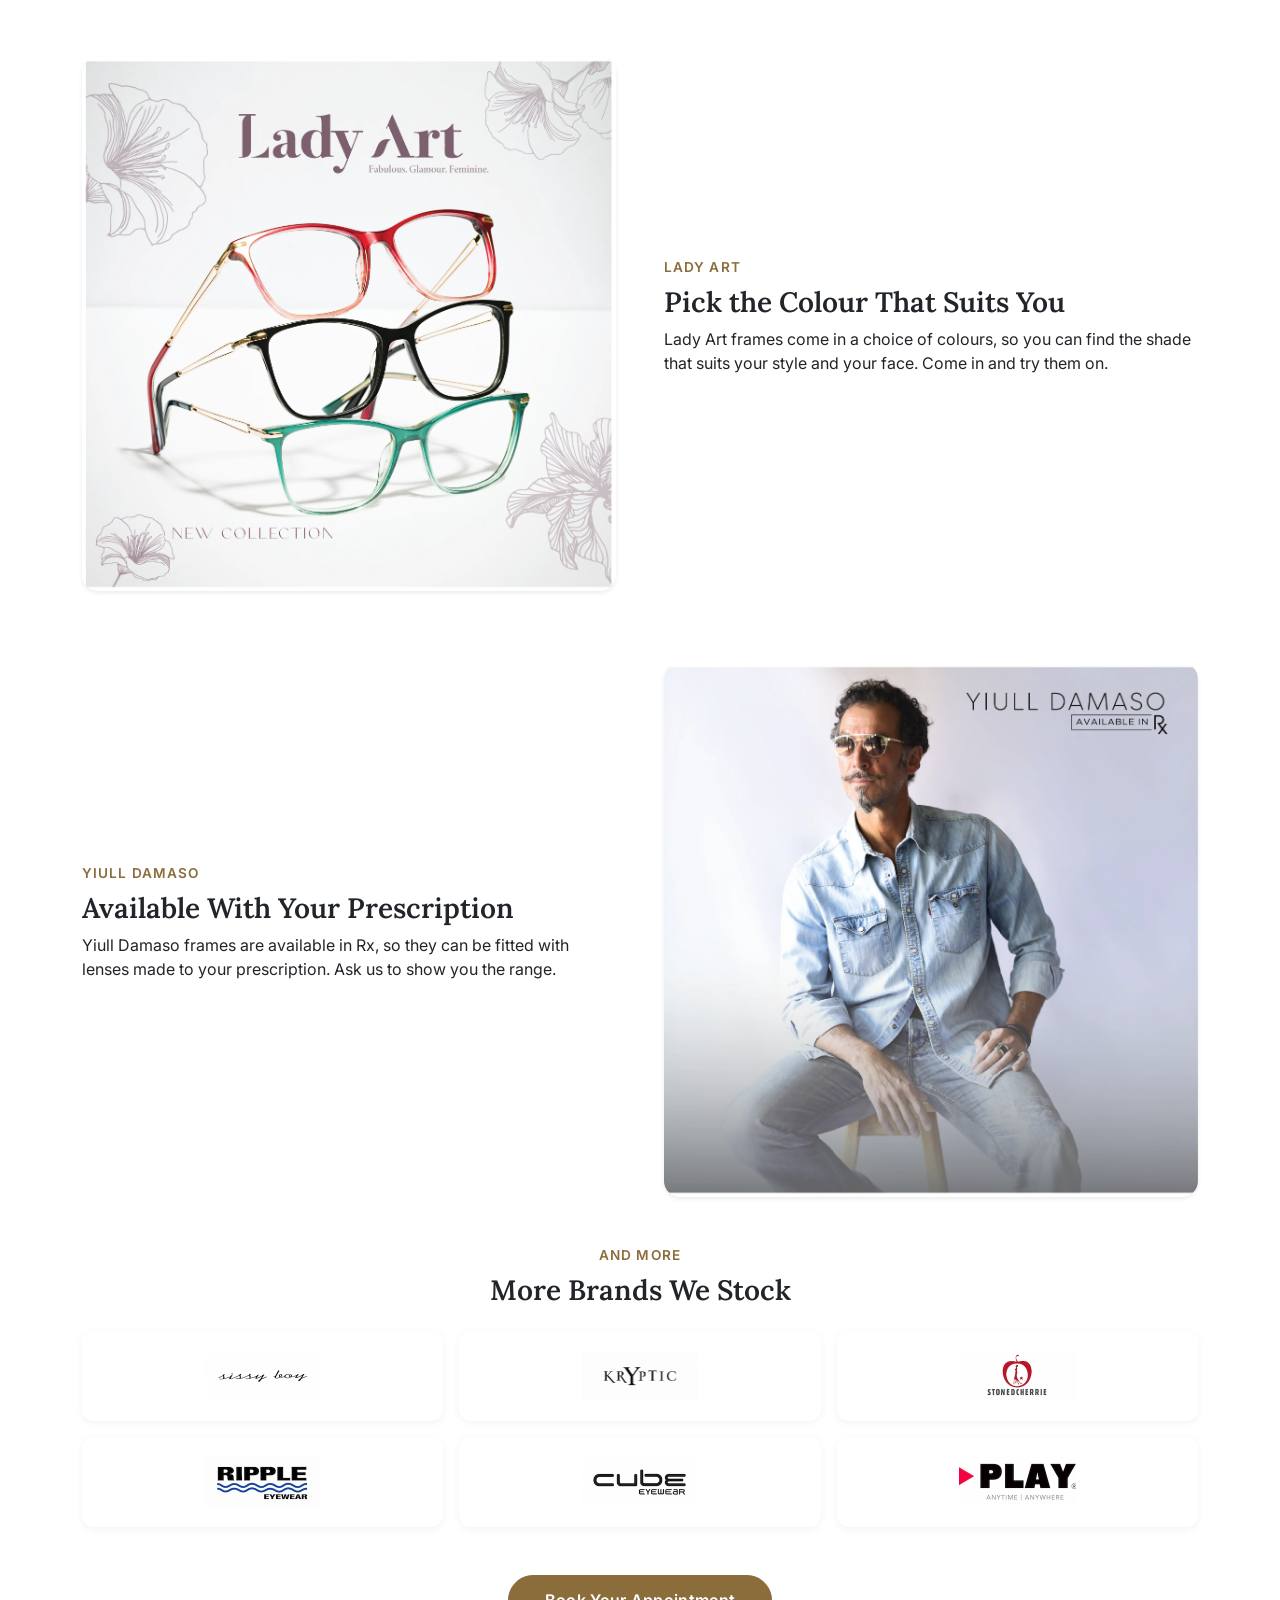
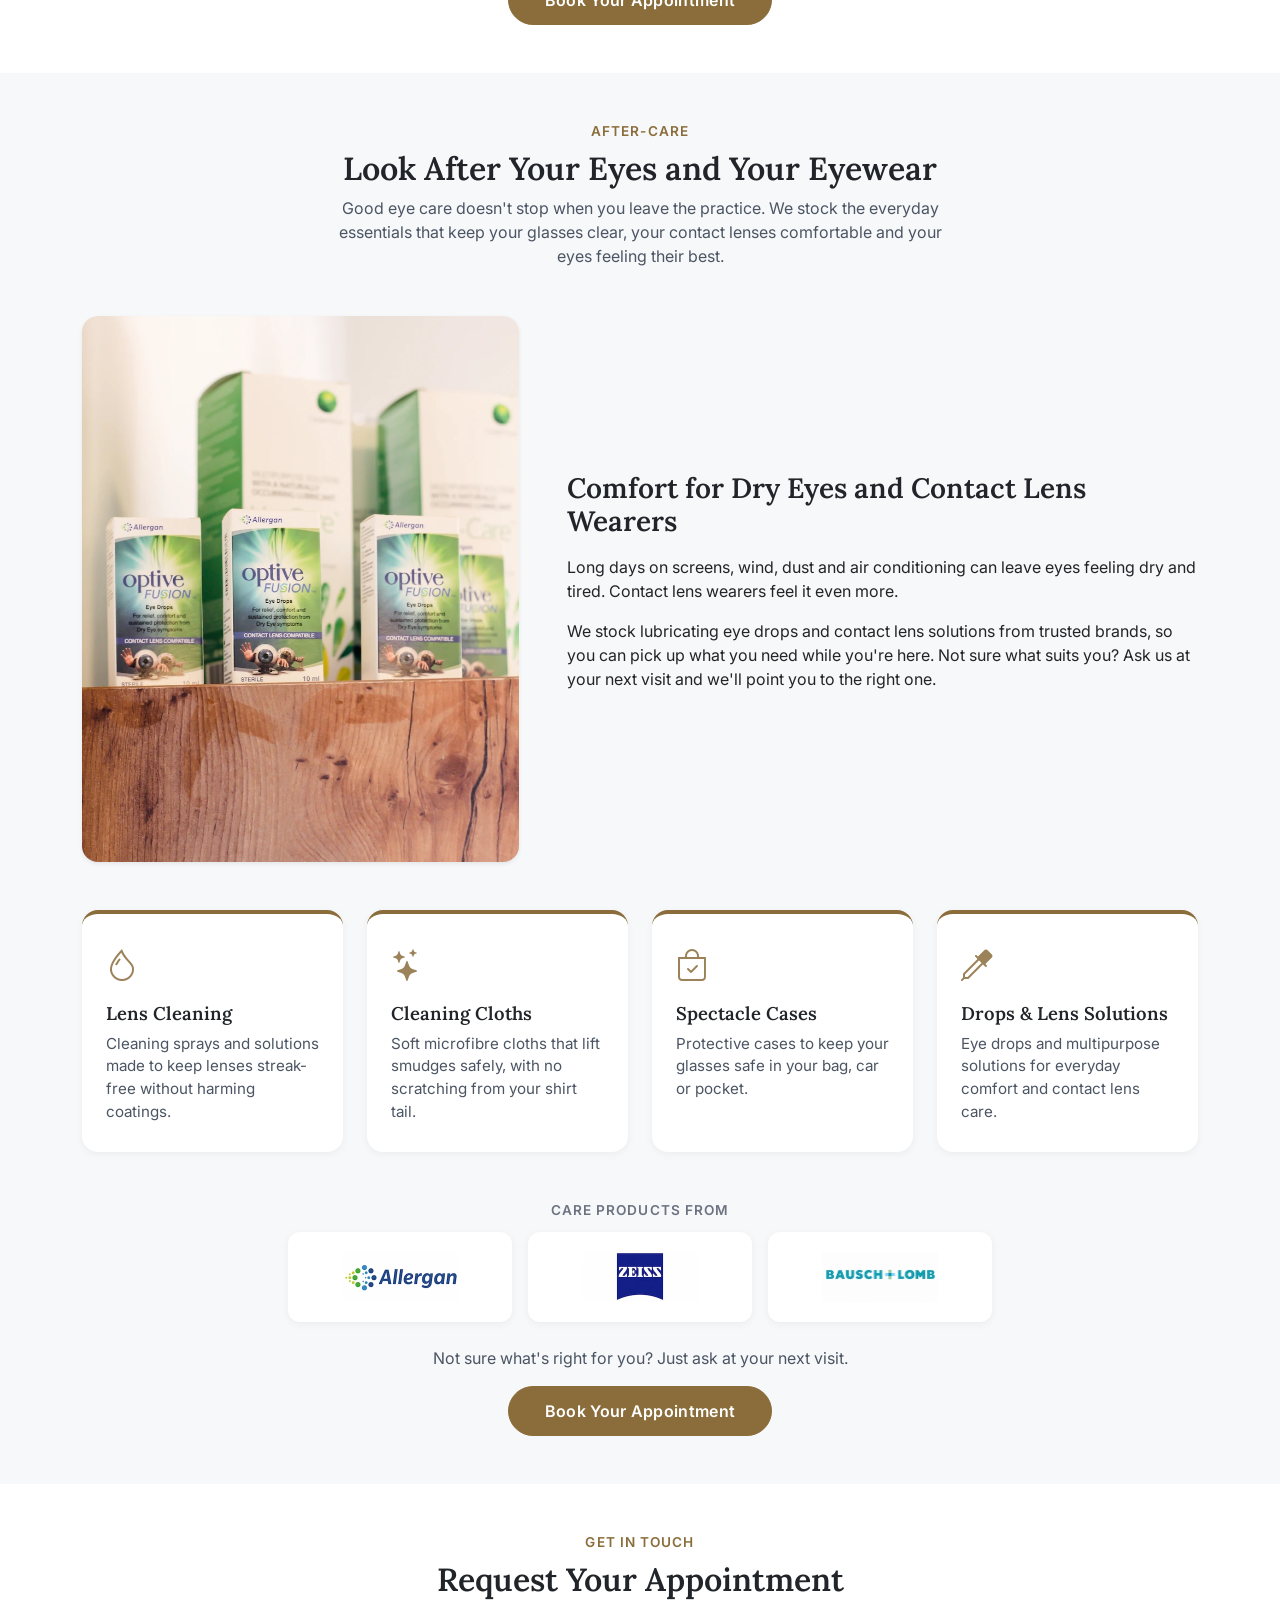
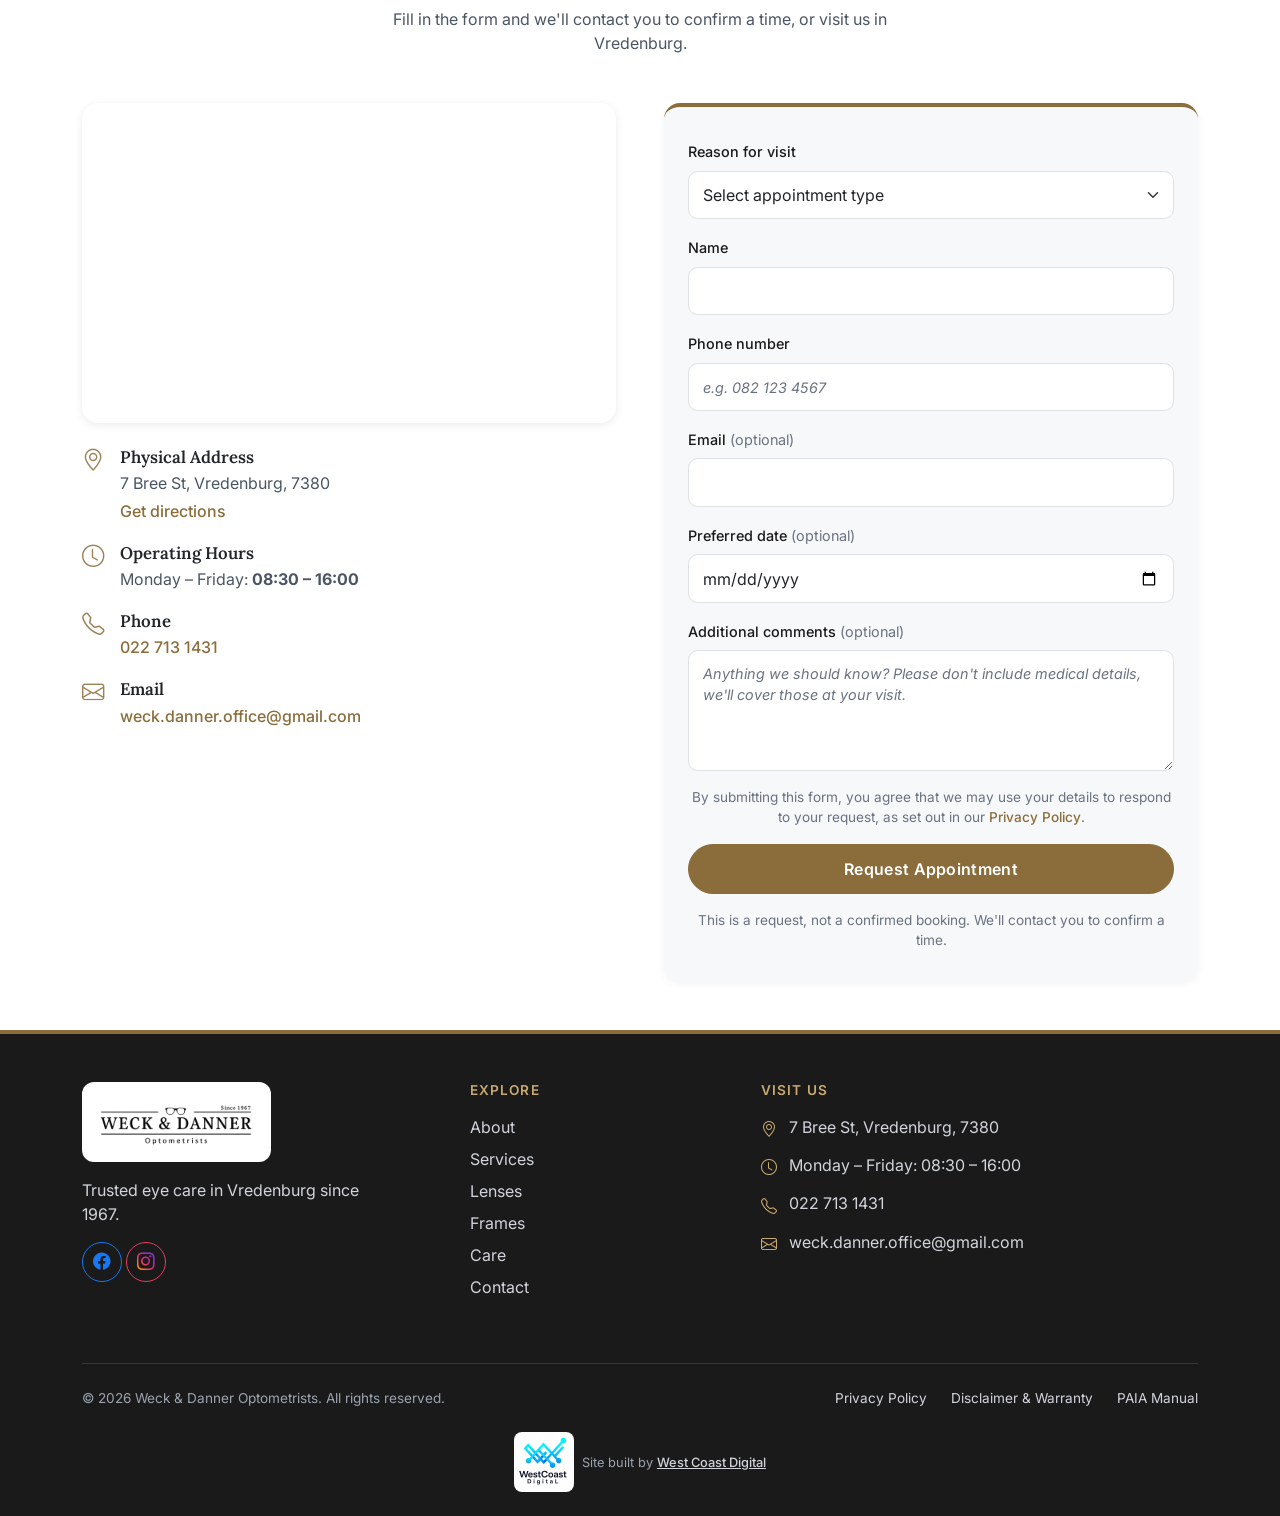
==== commit 81595786: "Merge warranty policy into practice disclaimer PDF - Replace weck-danner-practice-disclaimer.pdf wit" ====
--- a/index.html
+++ b/index.html
@@ -1077,10 +1077,10 @@
          </a>
          </li>
             <li>
-              <a href="assets/weck-danner-practice-disclaimer.pdf" target="_blank" rel="noopener noreferrer">
-                Disclaimer<span class="visually-hidden"> (PDF, opens in a new tab)</span>
-              </a>
-            </li>
+            <a href="assets/weck-danner-practice-disclaimer.pdf?v=2" target="_blank" rel="noopener noreferrer">
+             Disclaimer &amp; Warranty<span class="visually-hidden"> (PDF, opens in a new tab)</span>
+            </a>
+           </li>
             <li>
               <a href="assets/weck-danner-paia-manual.pdf" target="_blank" rel="noopener noreferrer">
                 PAIA Manual<span class="visually-hidden"> (PDF, opens in a new tab)</span>
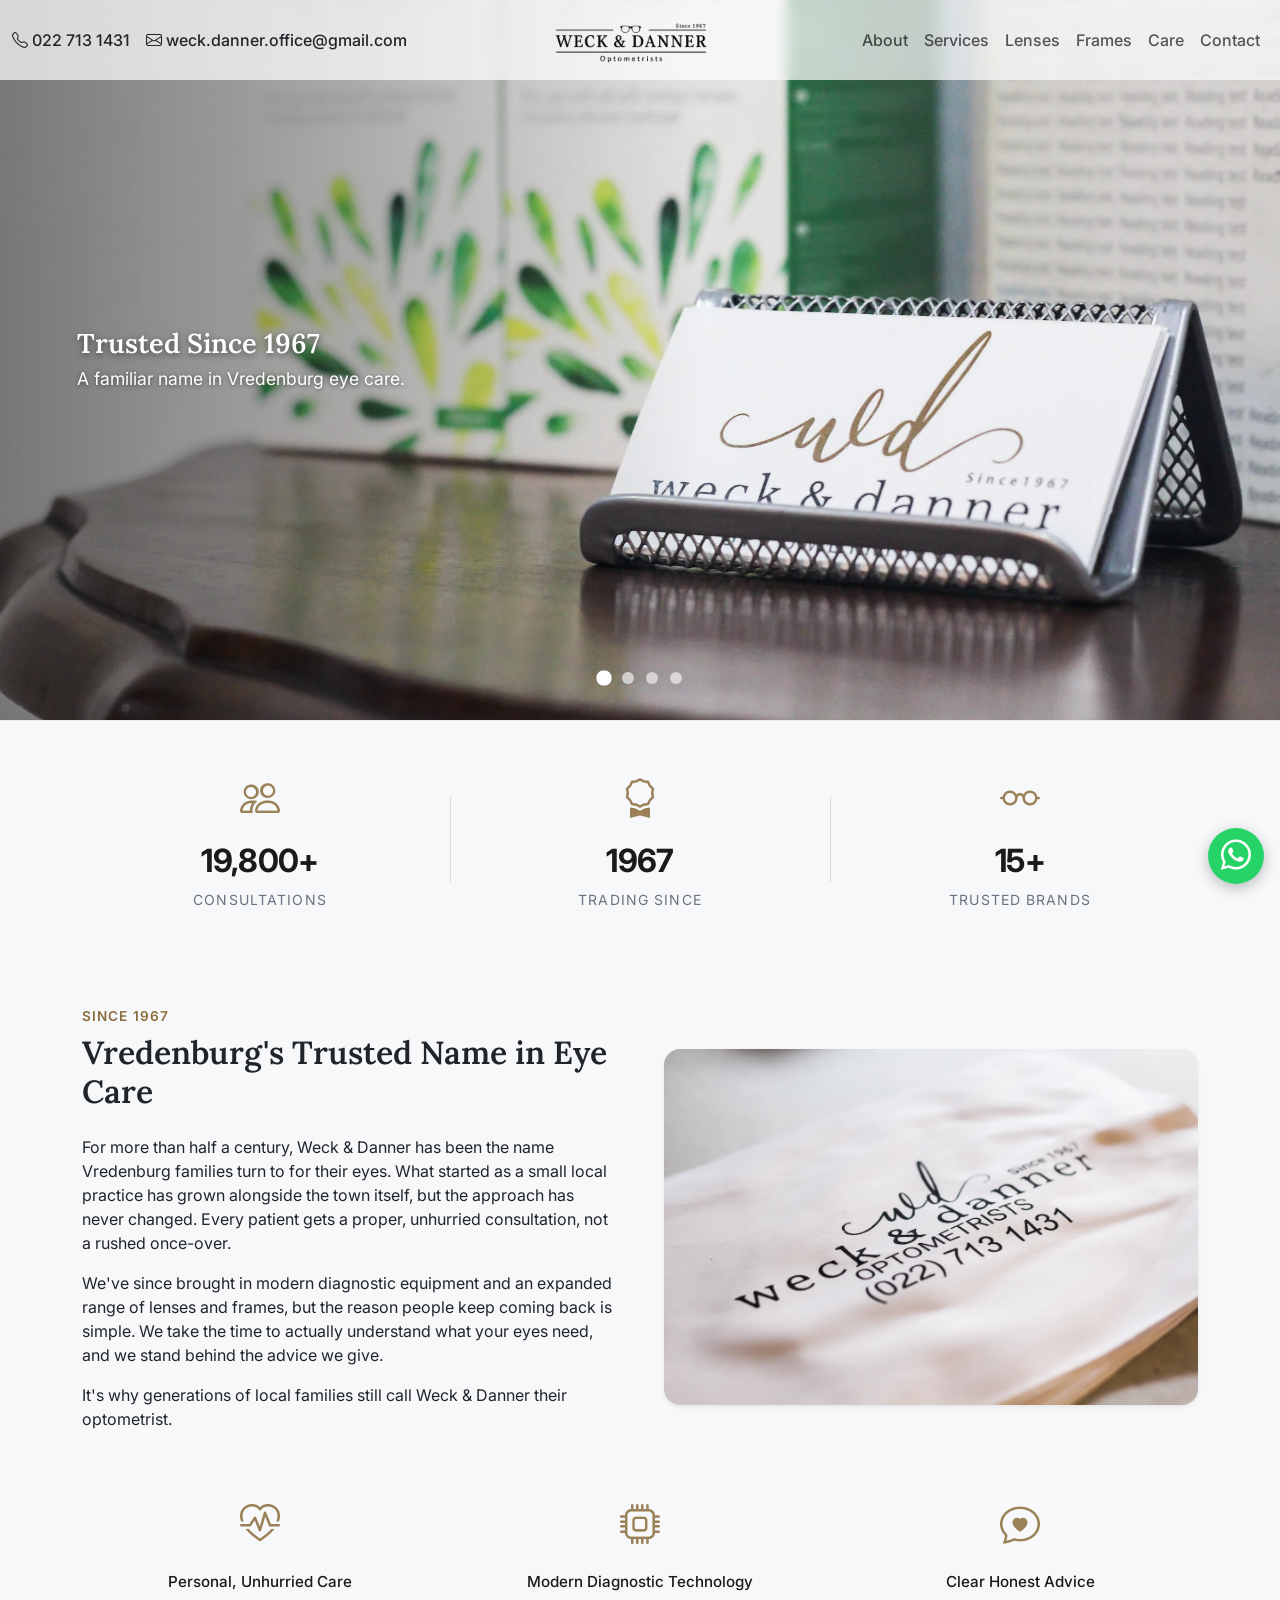
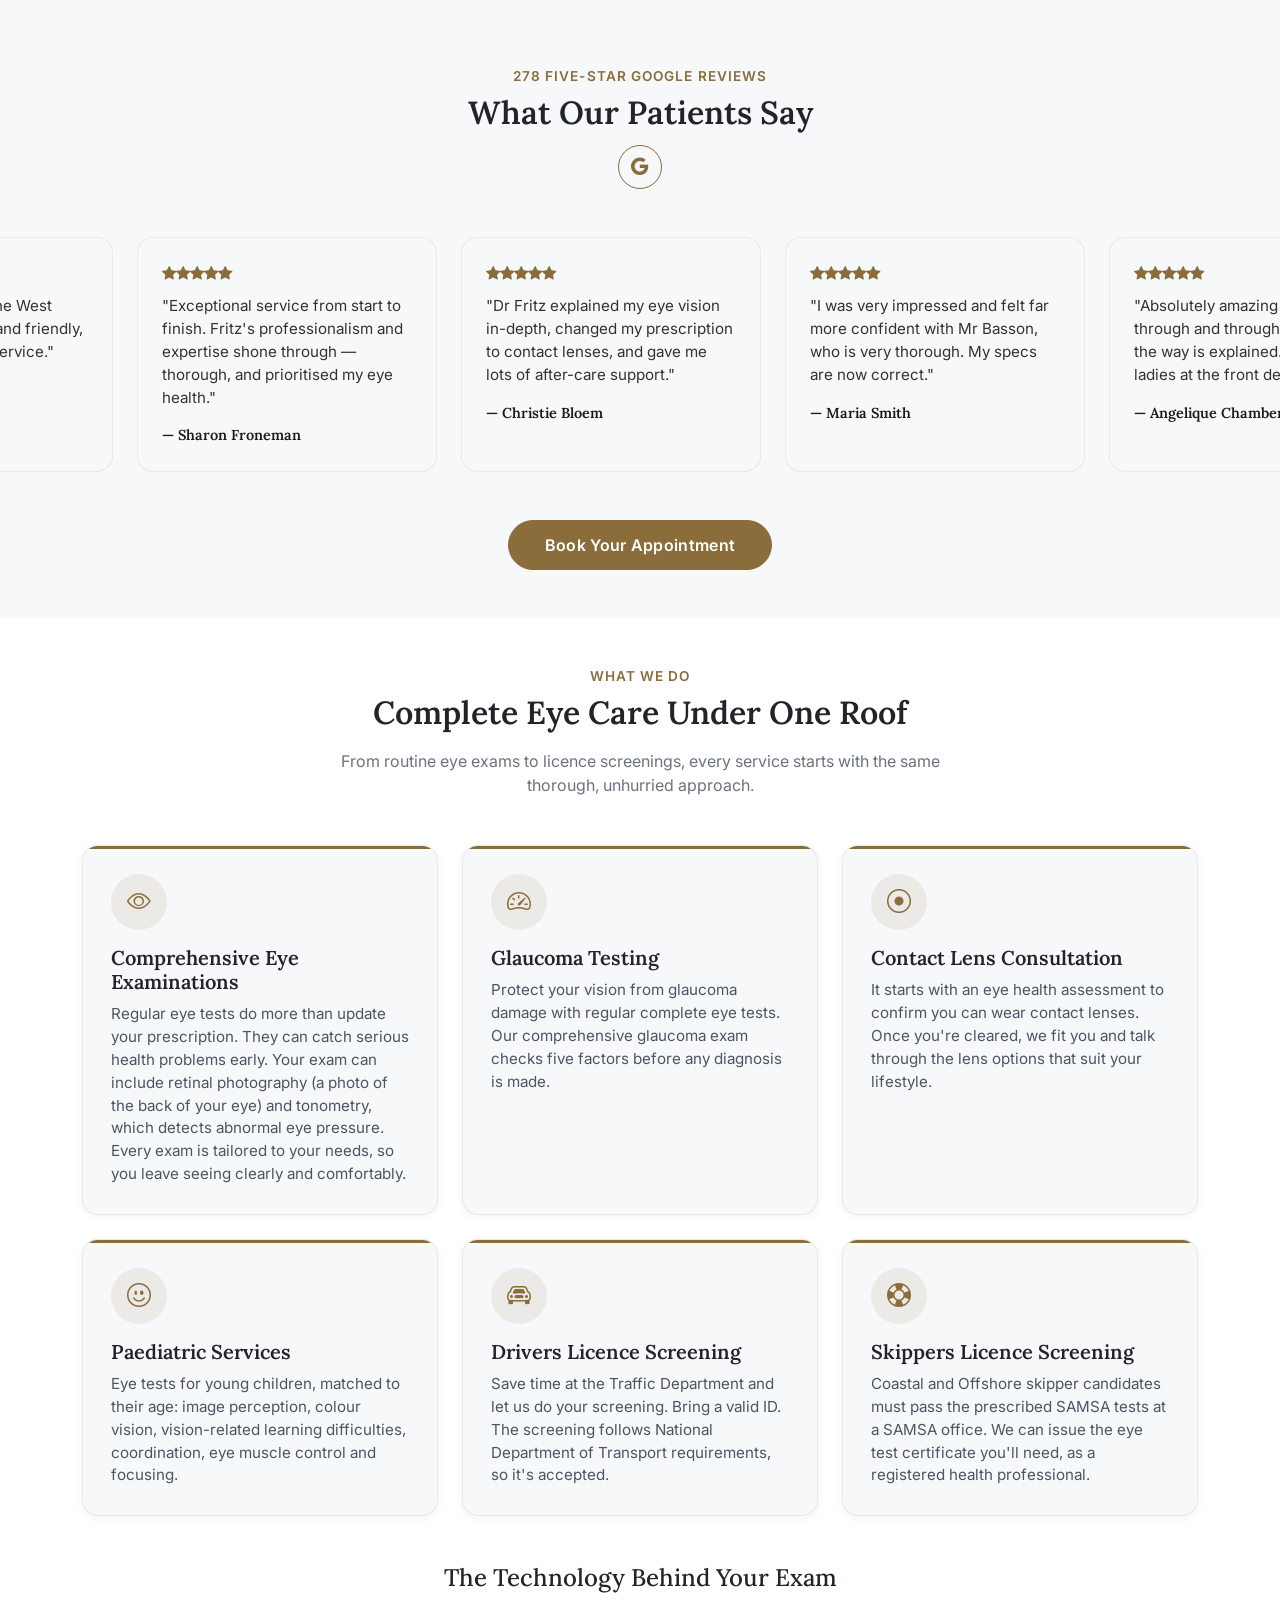
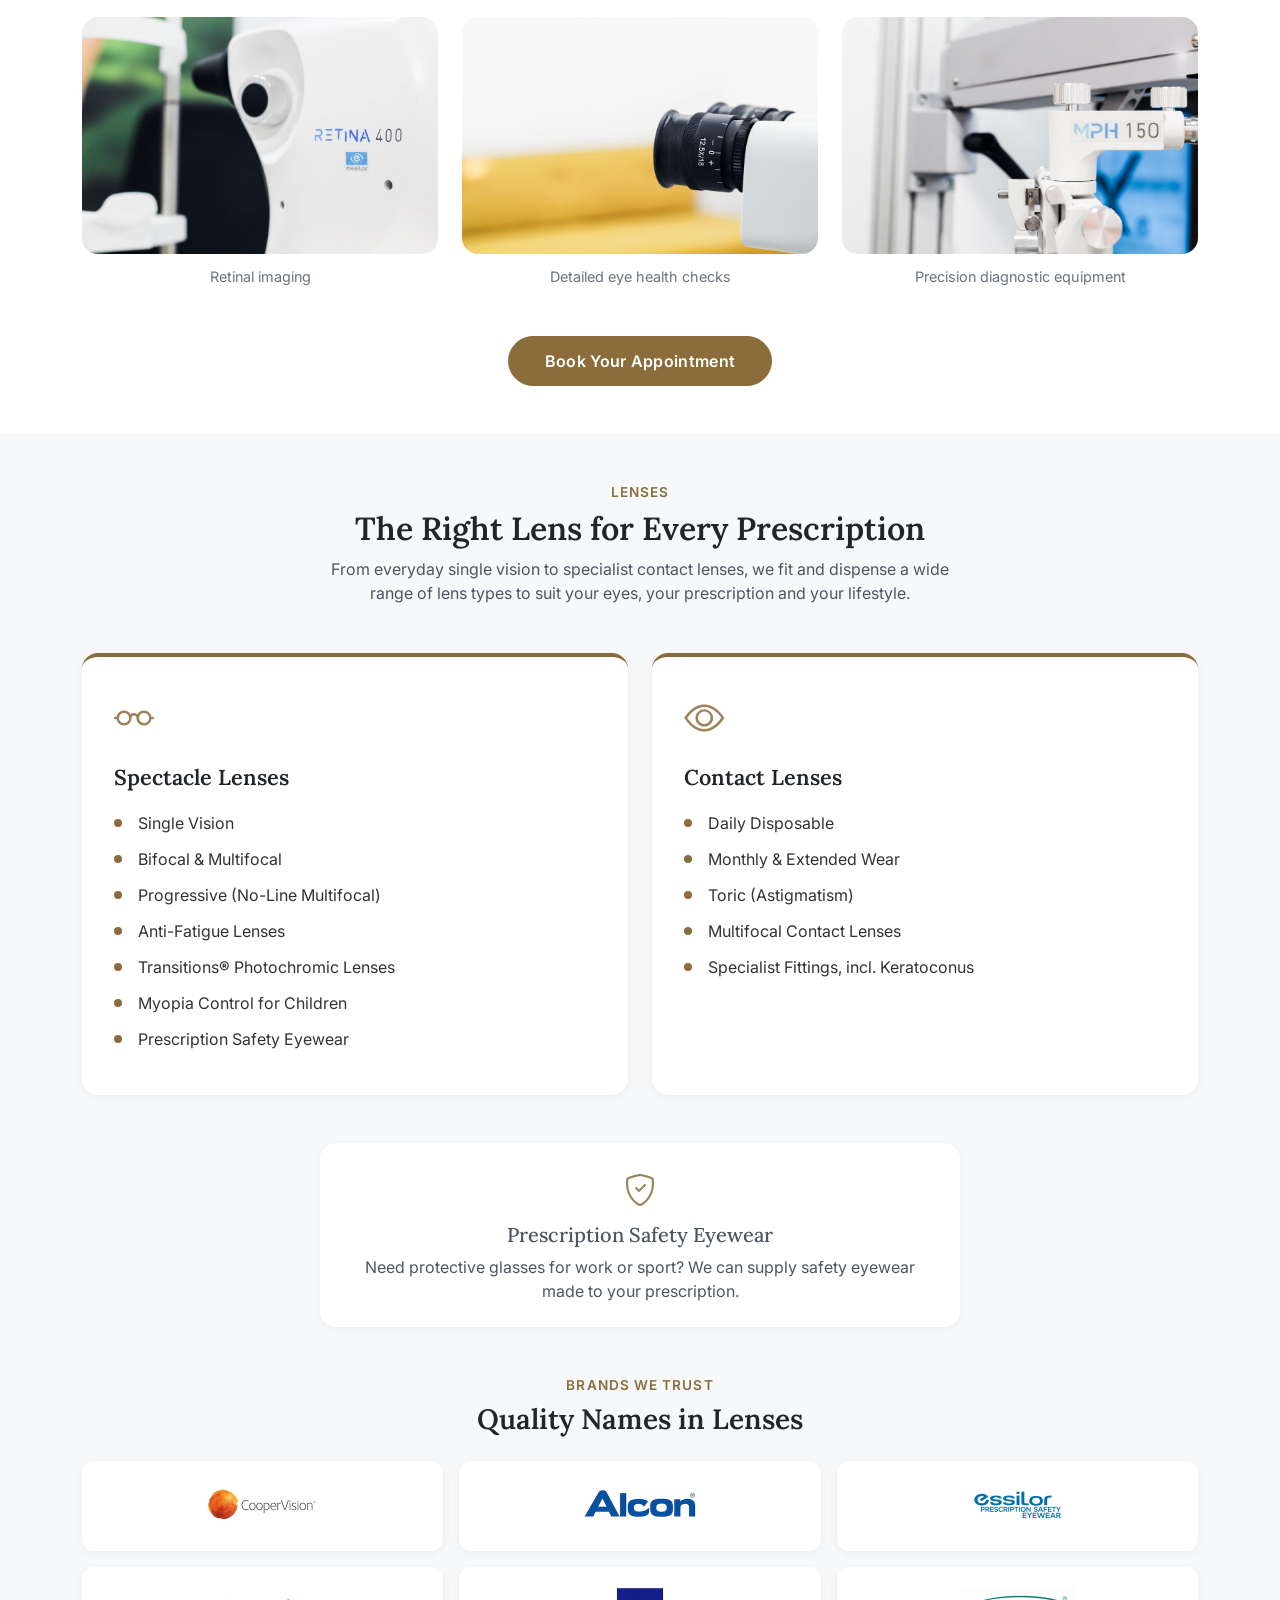
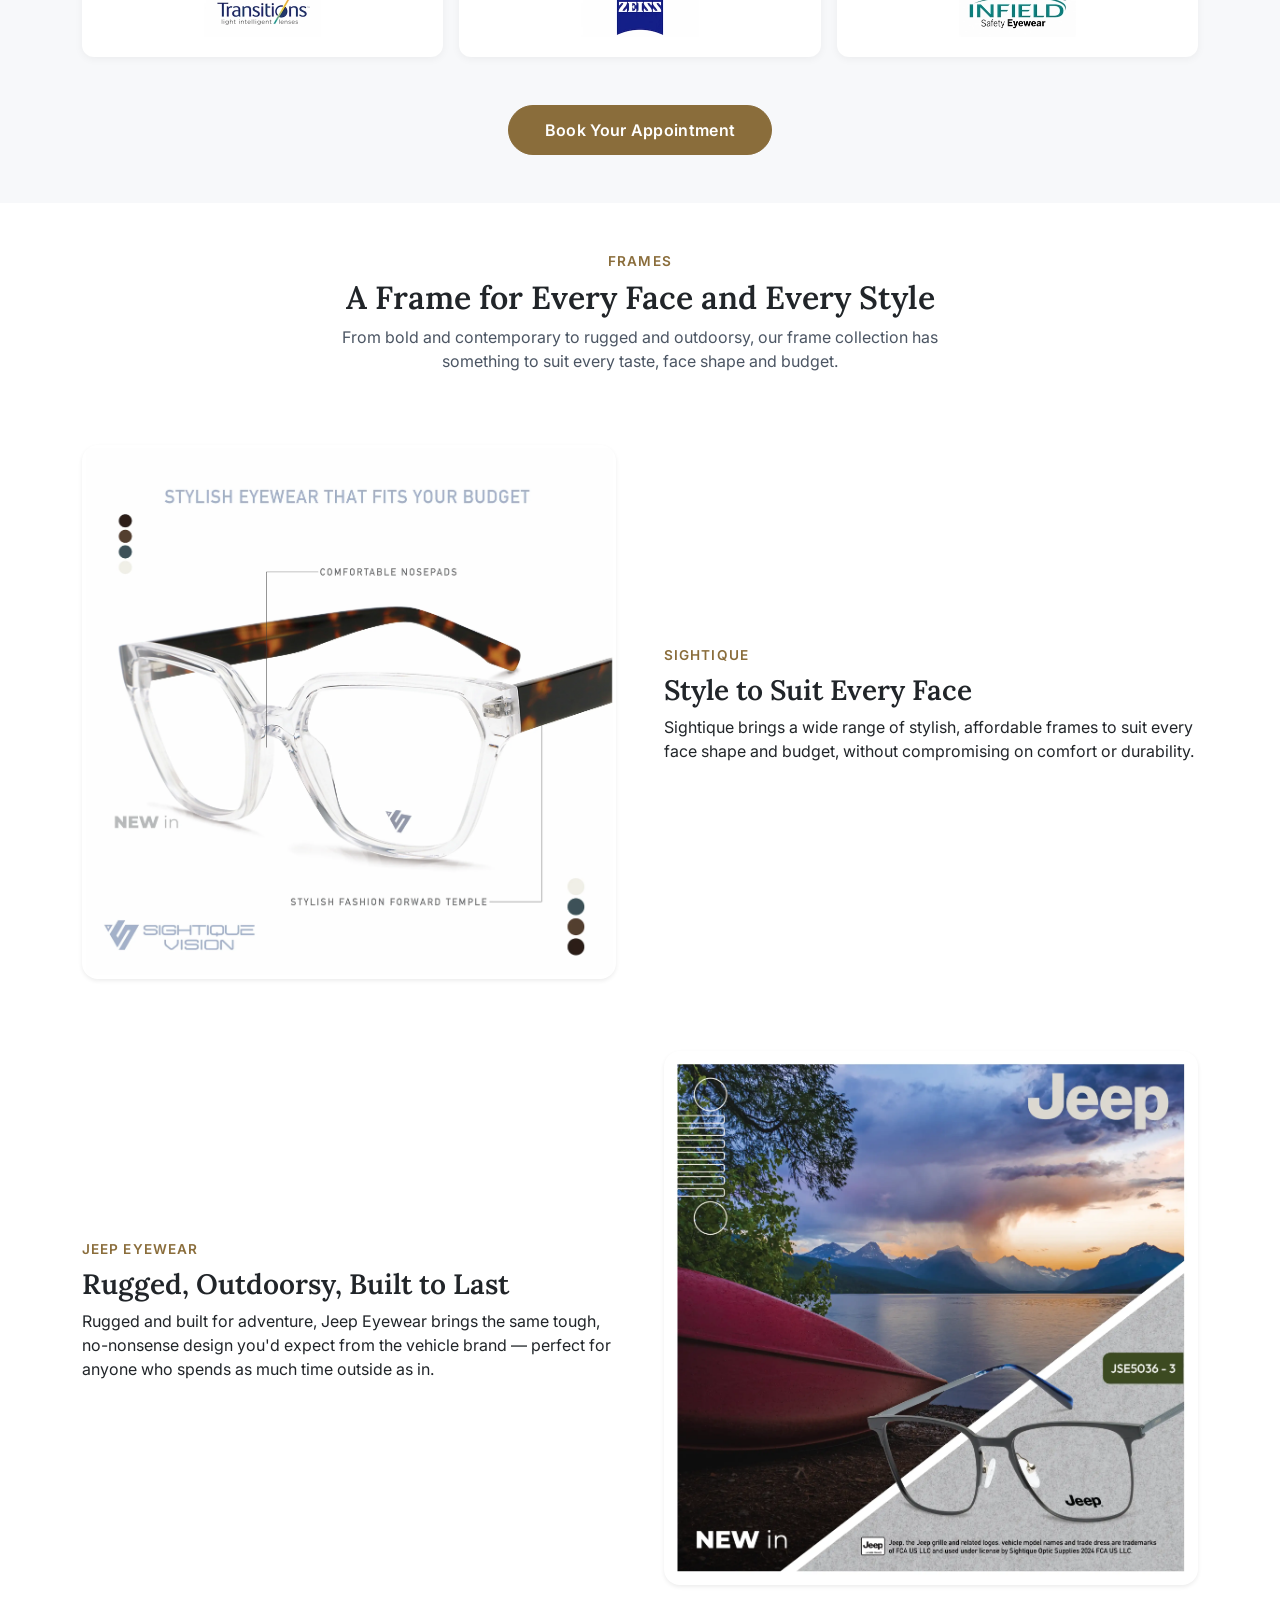
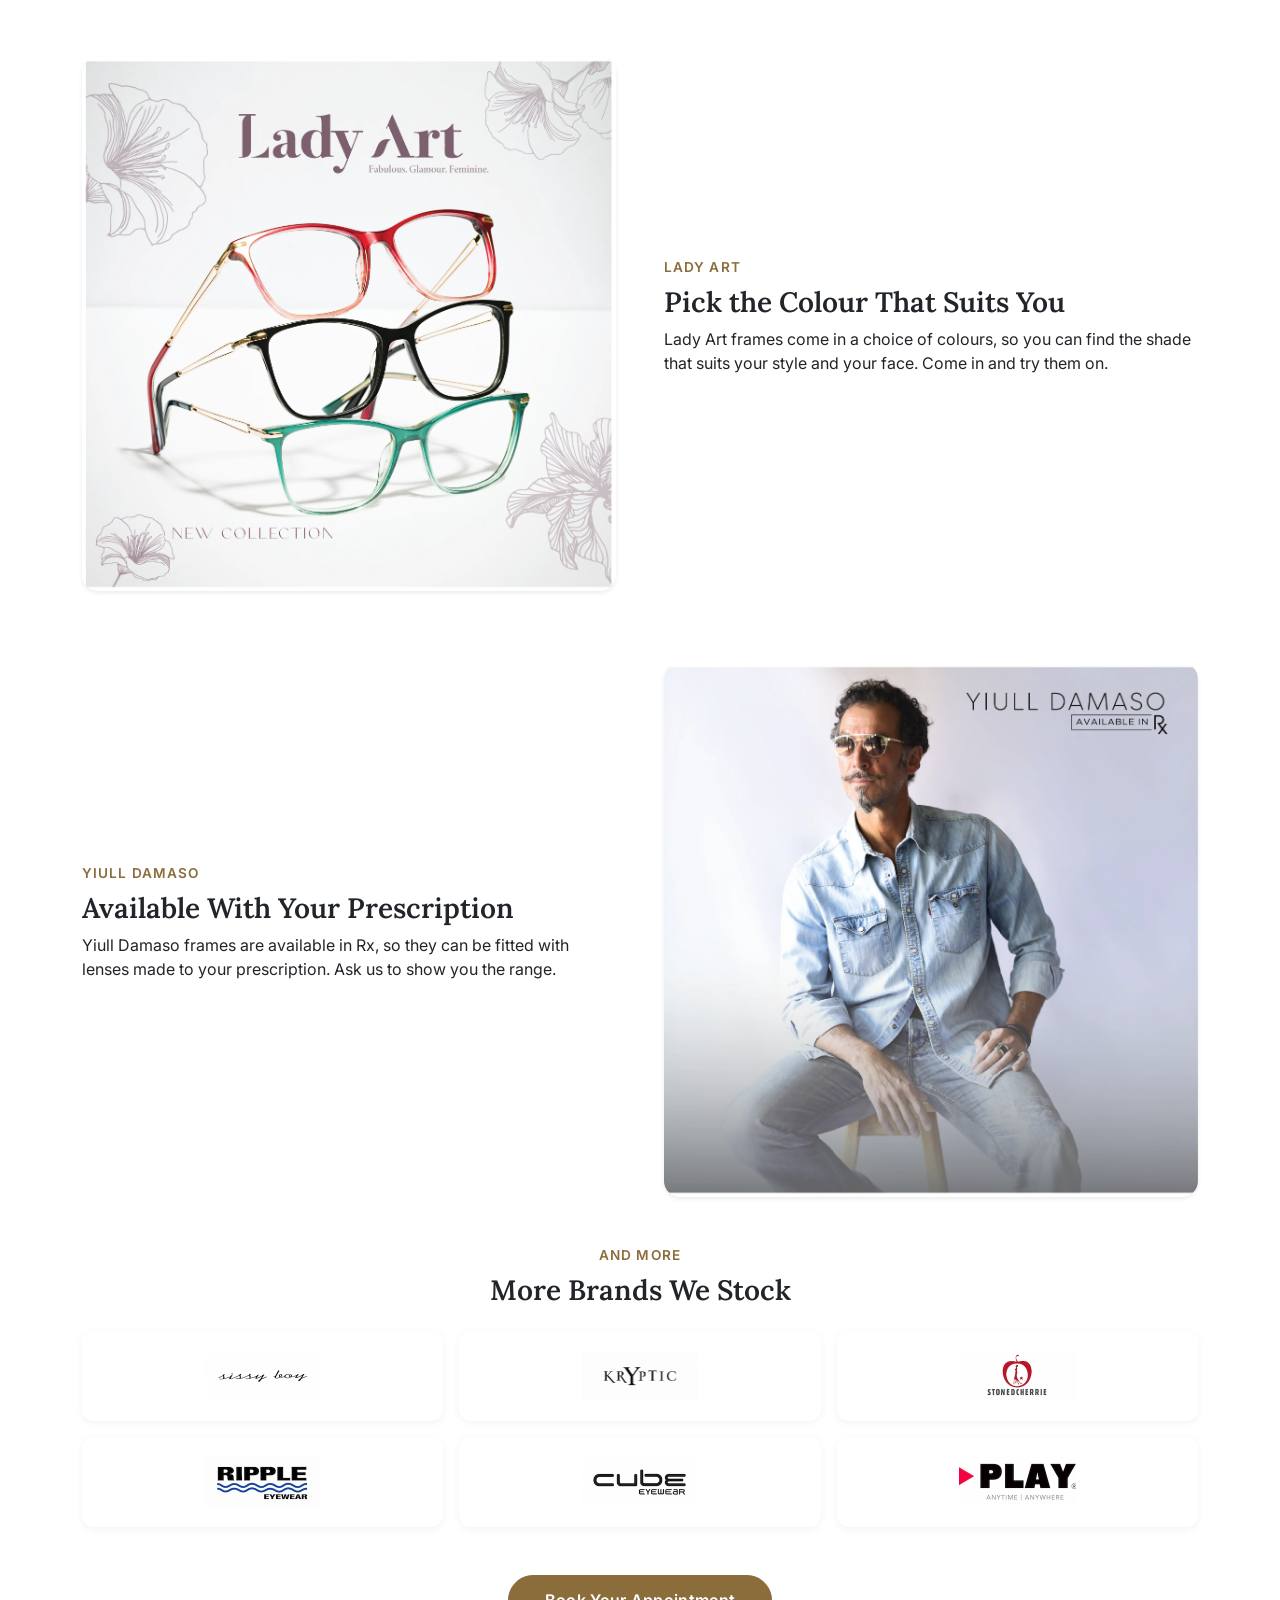
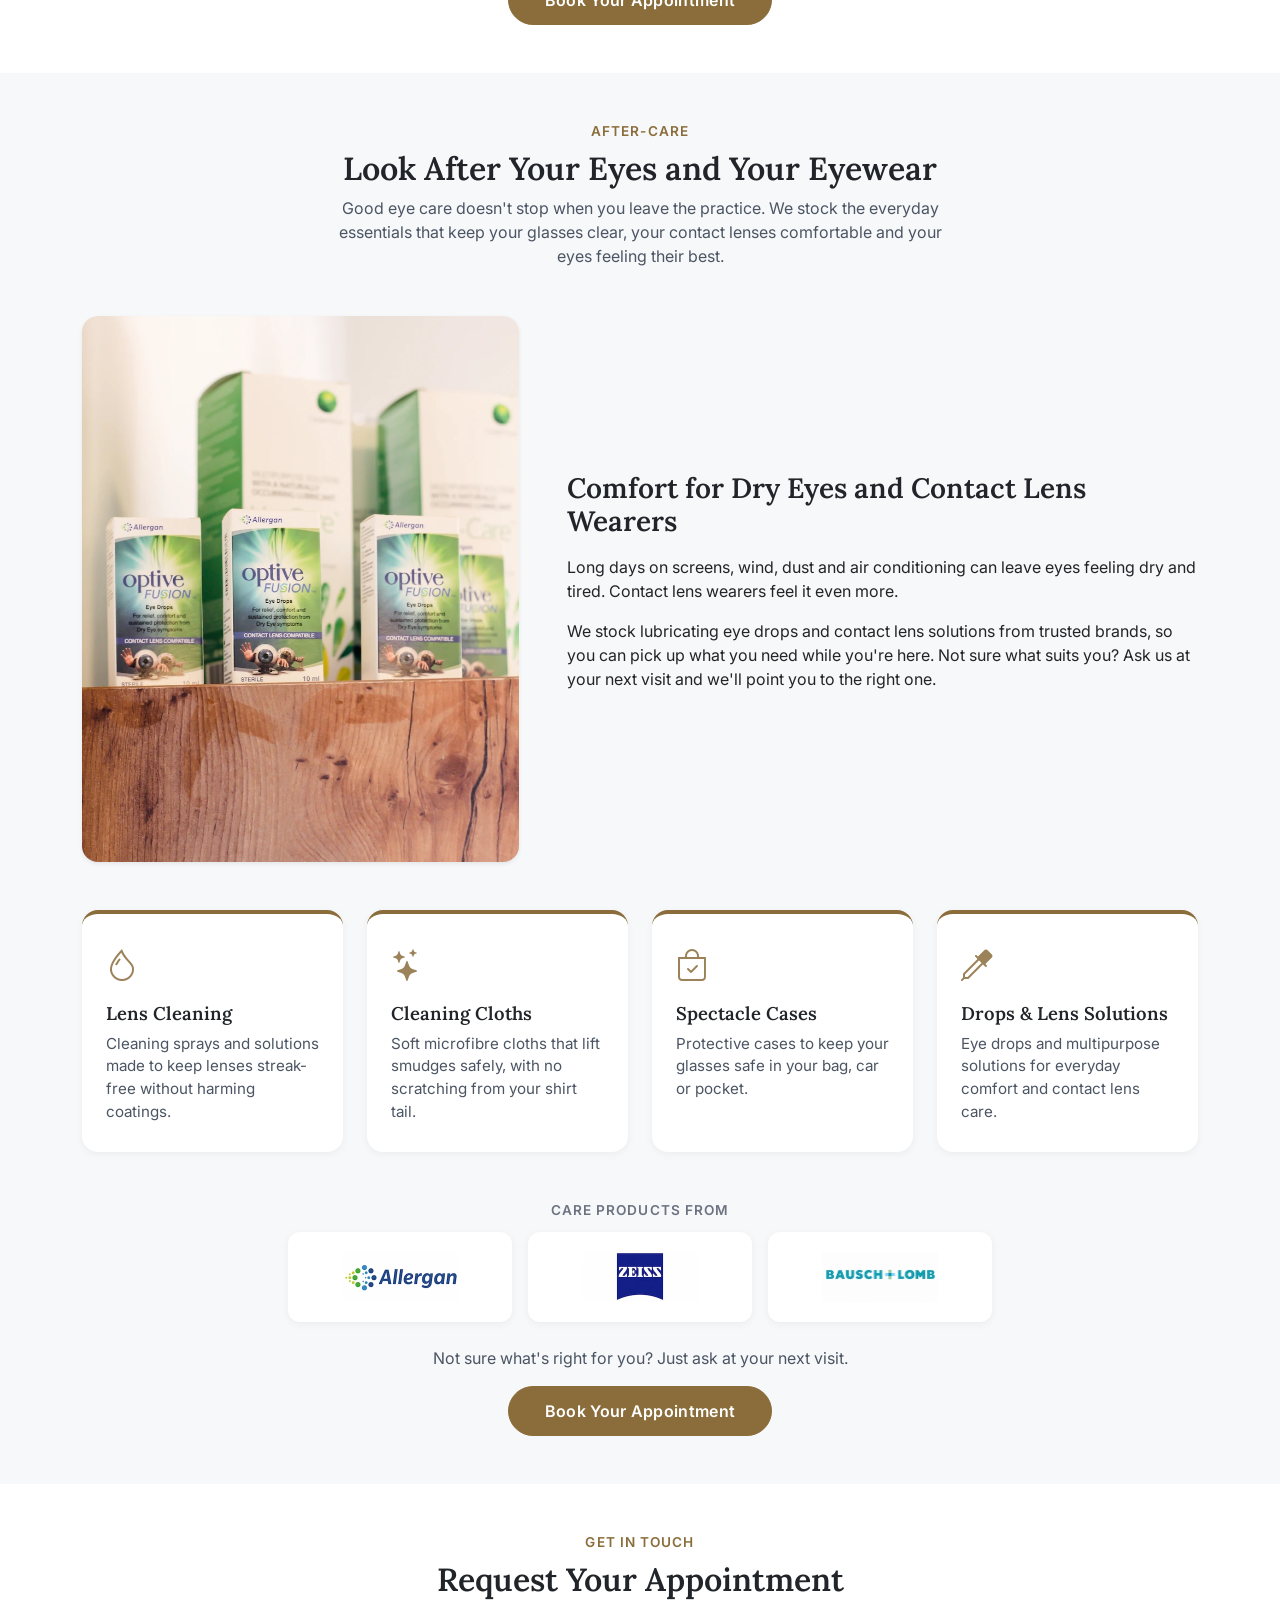
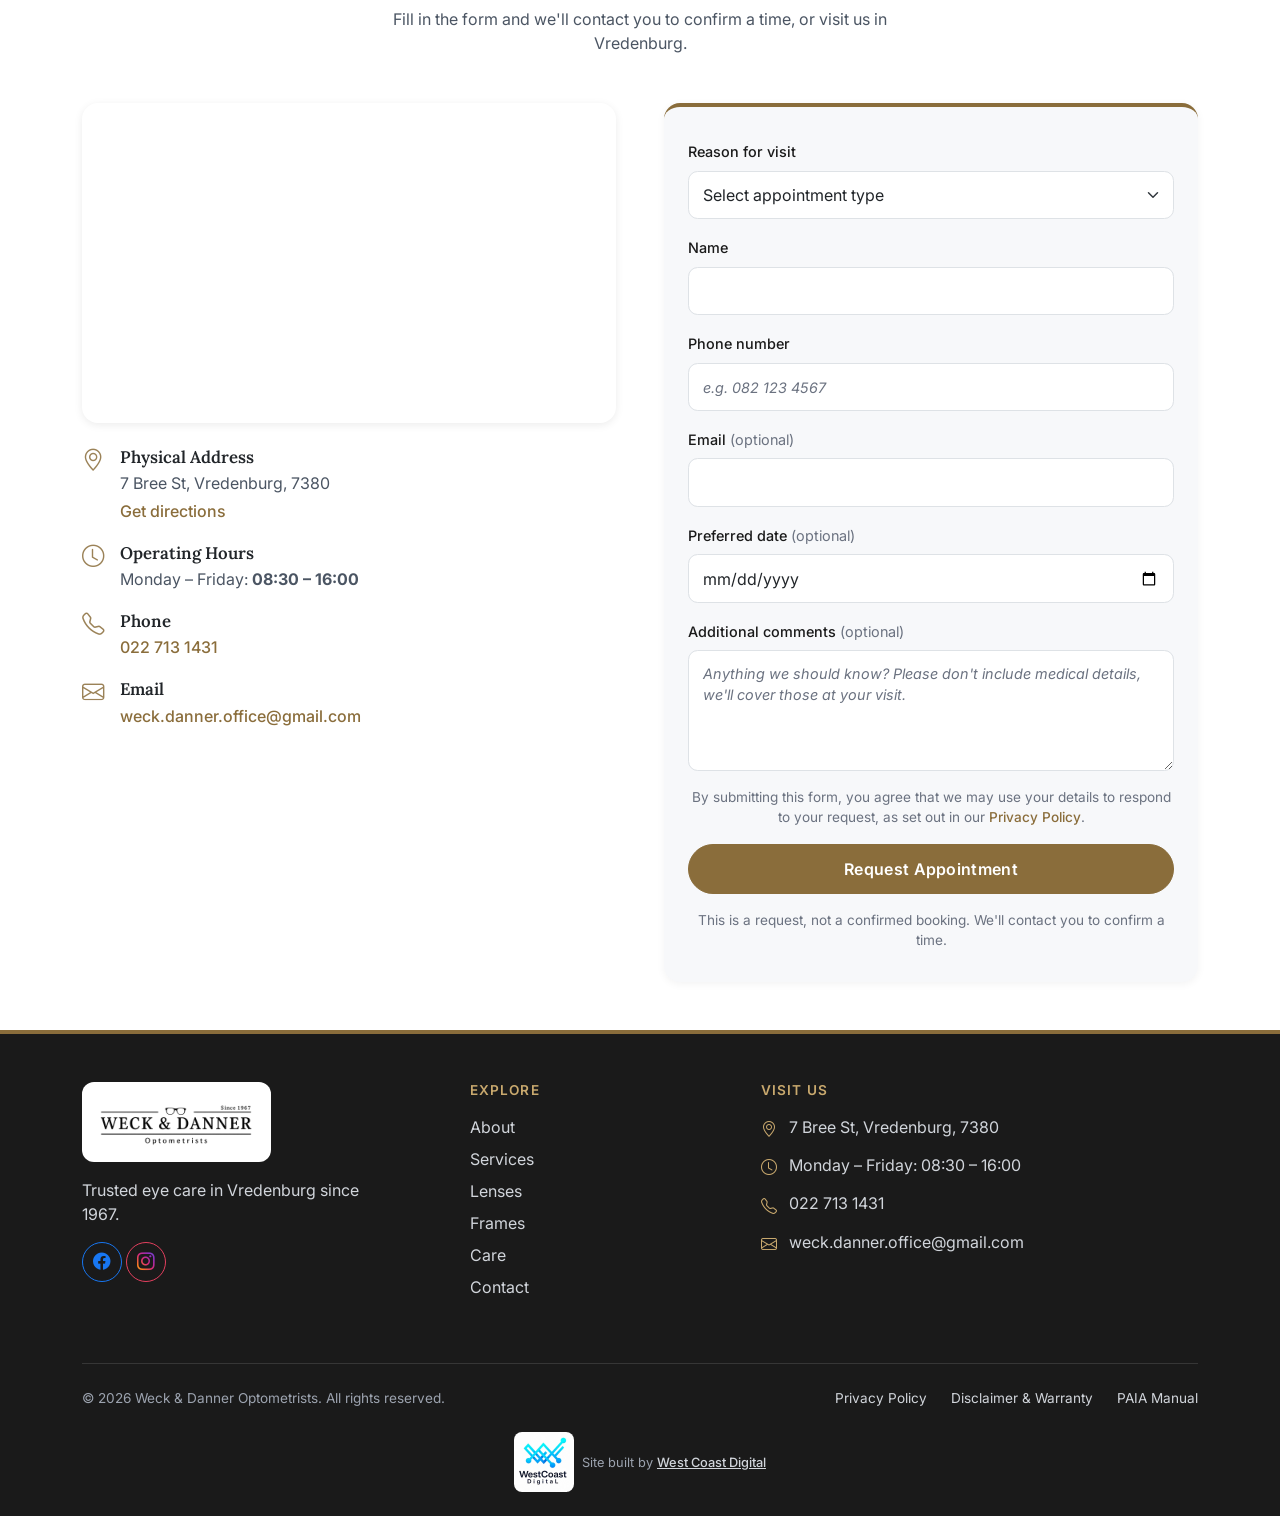
==== commit c8f77b08: "Update disclaimer PDF with owner's warranty answers - Add 1-year photochromic lens warranty (section" ====
--- a/index.html
+++ b/index.html
@@ -1077,7 +1077,7 @@
          </a>
          </li>
             <li>
-            <a href="assets/weck-danner-practice-disclaimer.pdf?v=2" target="_blank" rel="noopener noreferrer">
+            <a href="assets/weck-danner-practice-disclaimer.pdf?v=3" target="_blank" rel="noopener noreferrer">
              Disclaimer &amp; Warranty<span class="visually-hidden"> (PDF, opens in a new tab)</span>
             </a>
            </li>
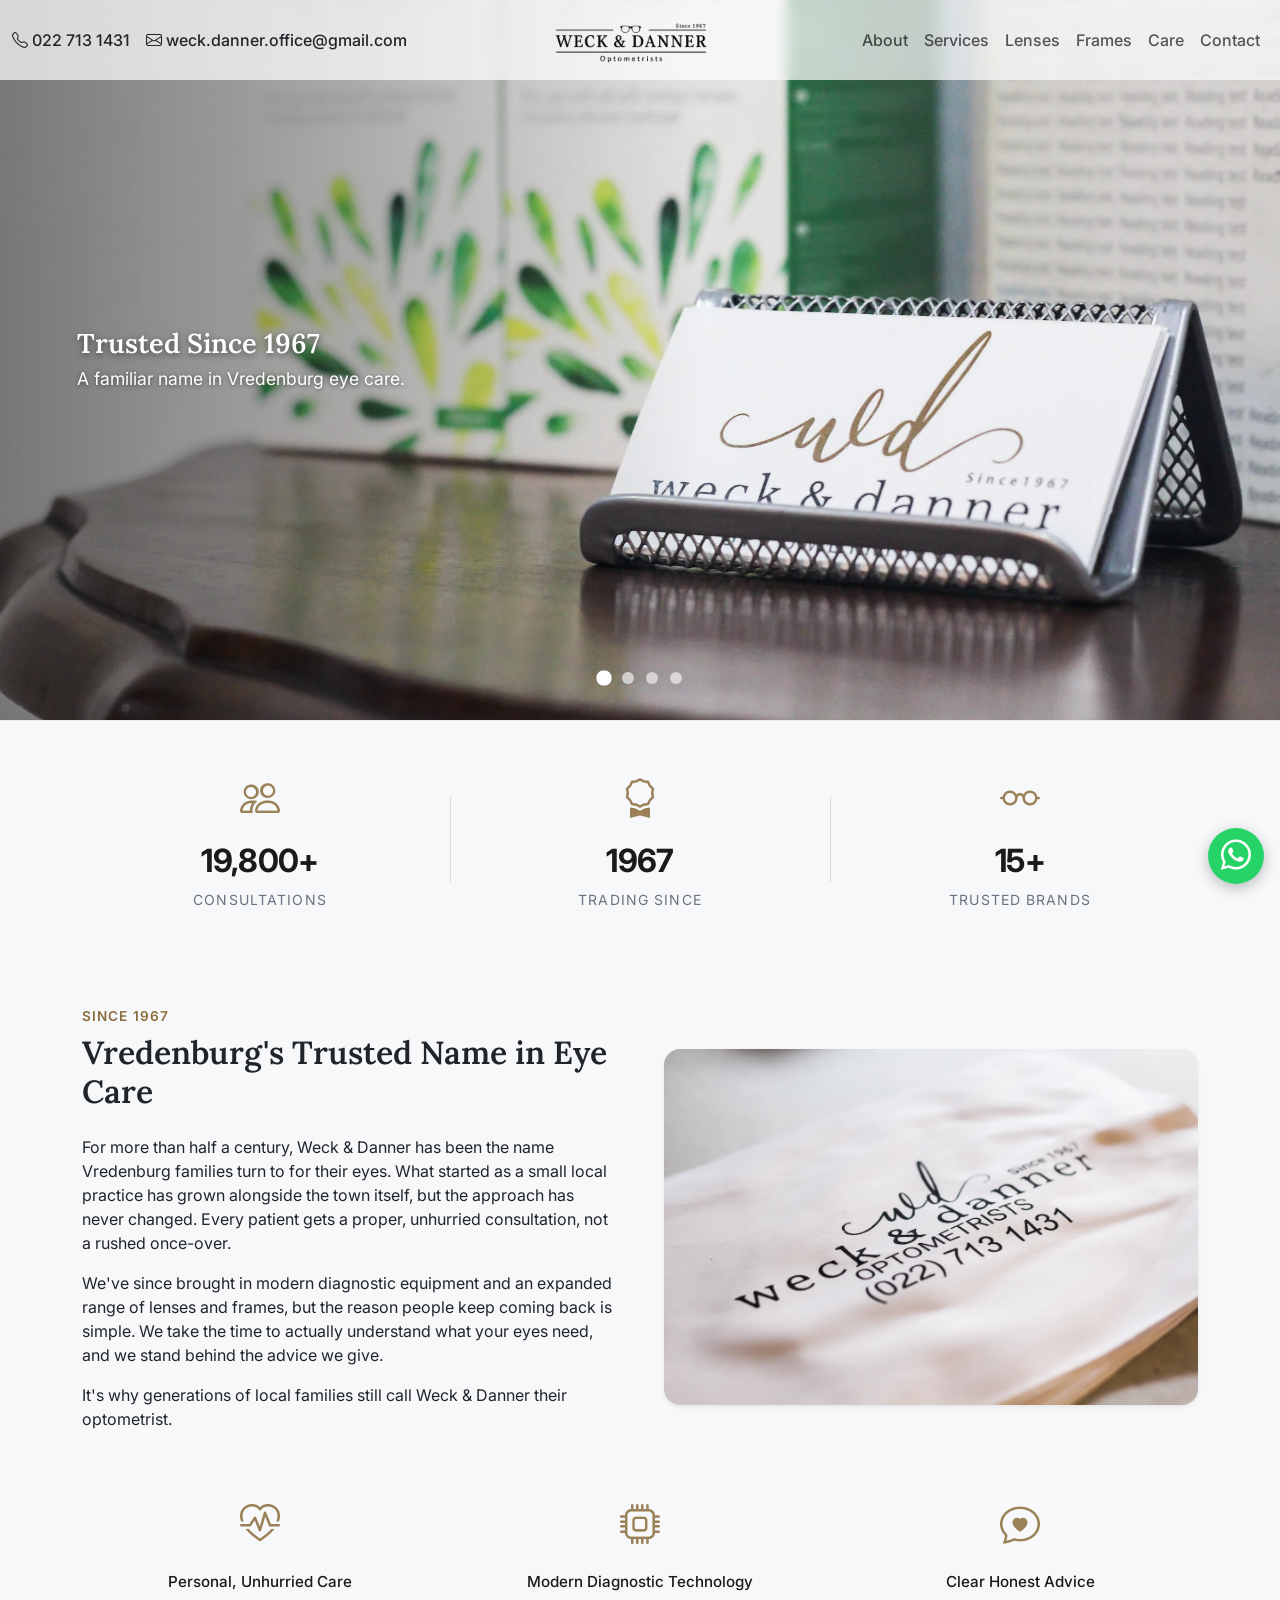
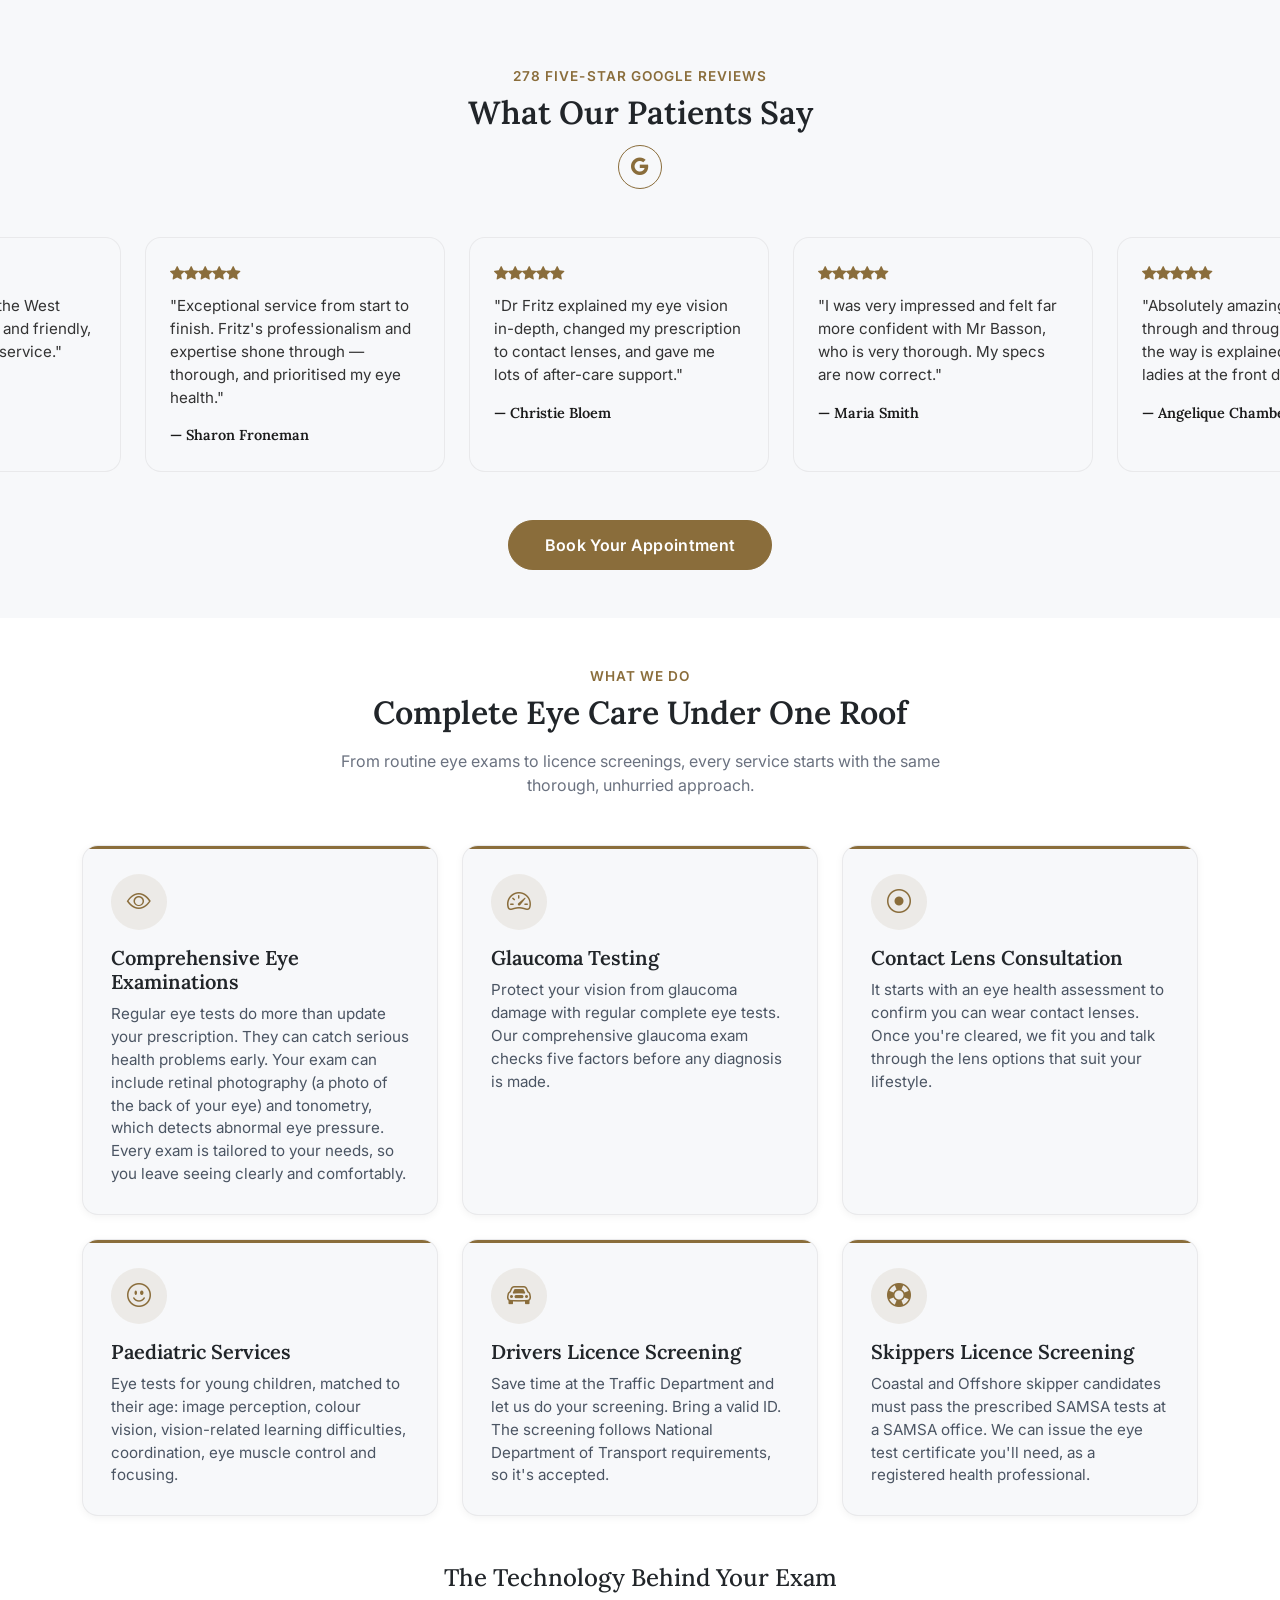
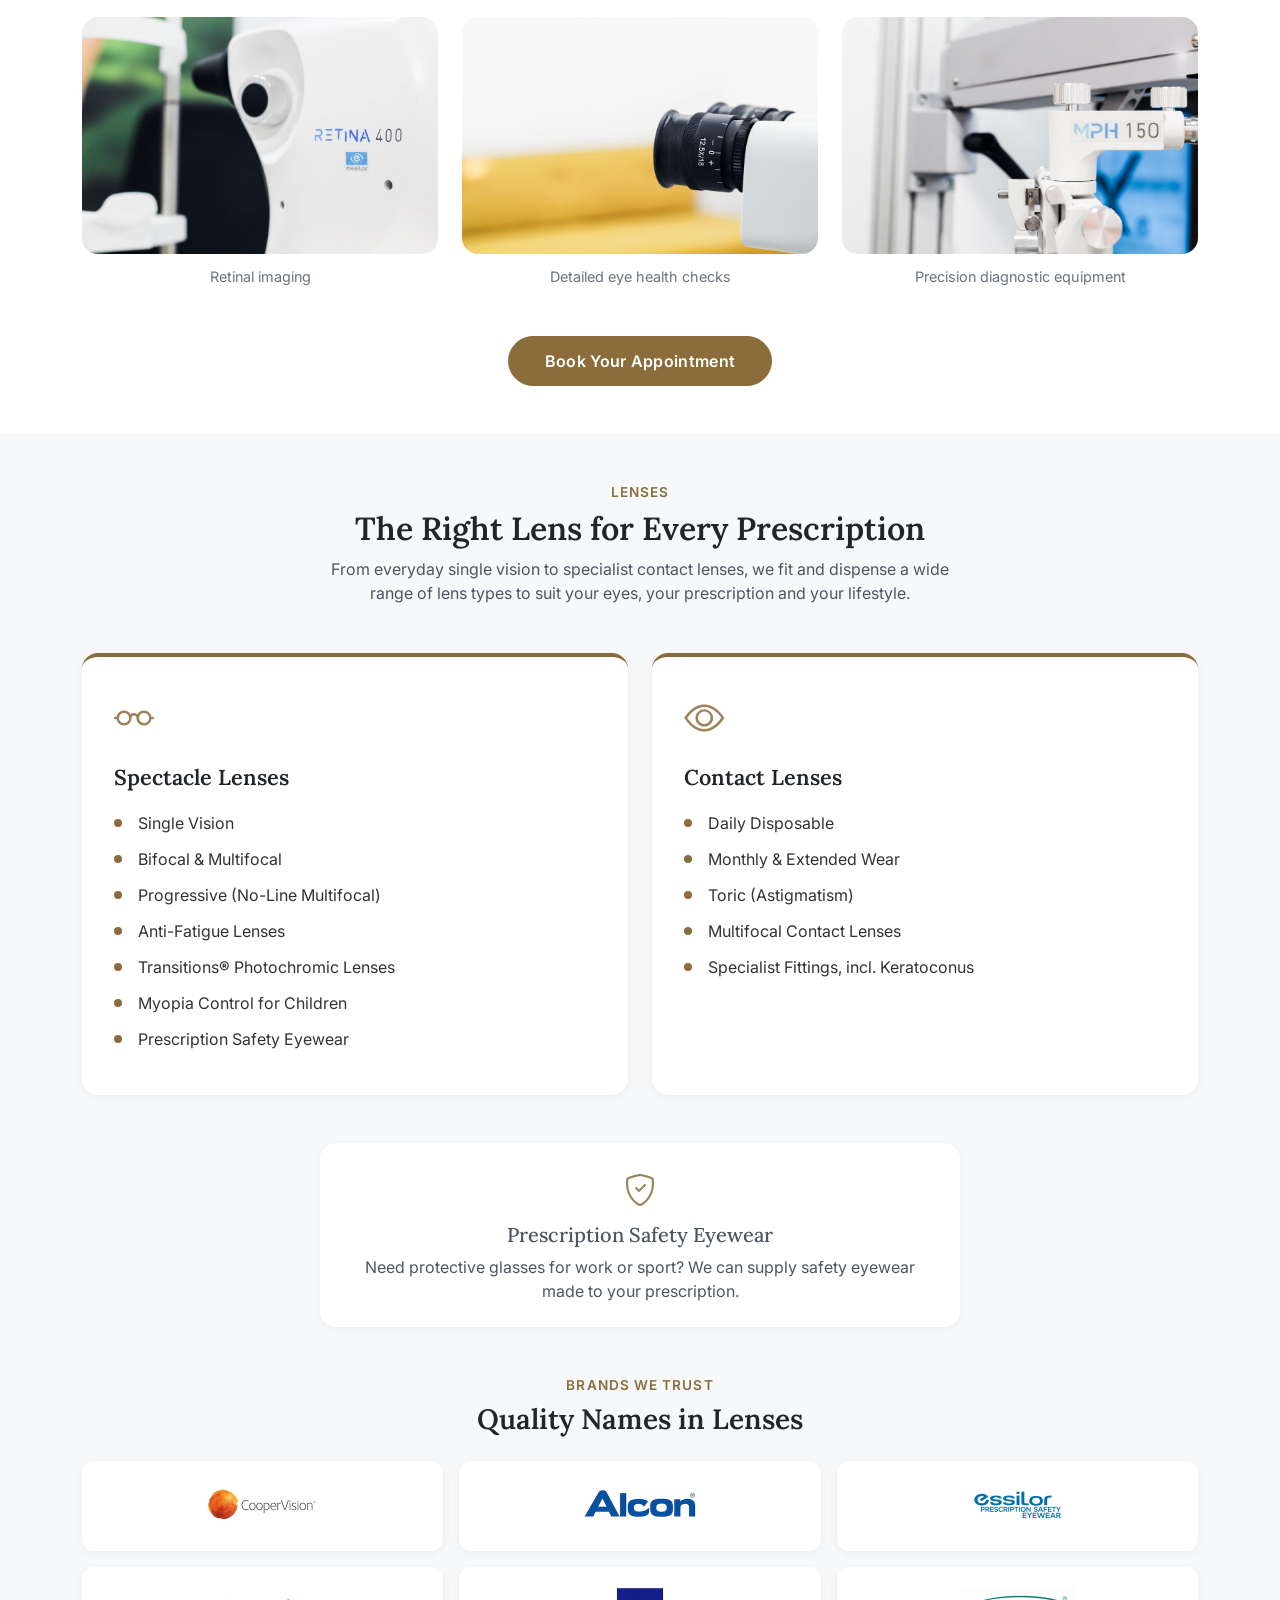
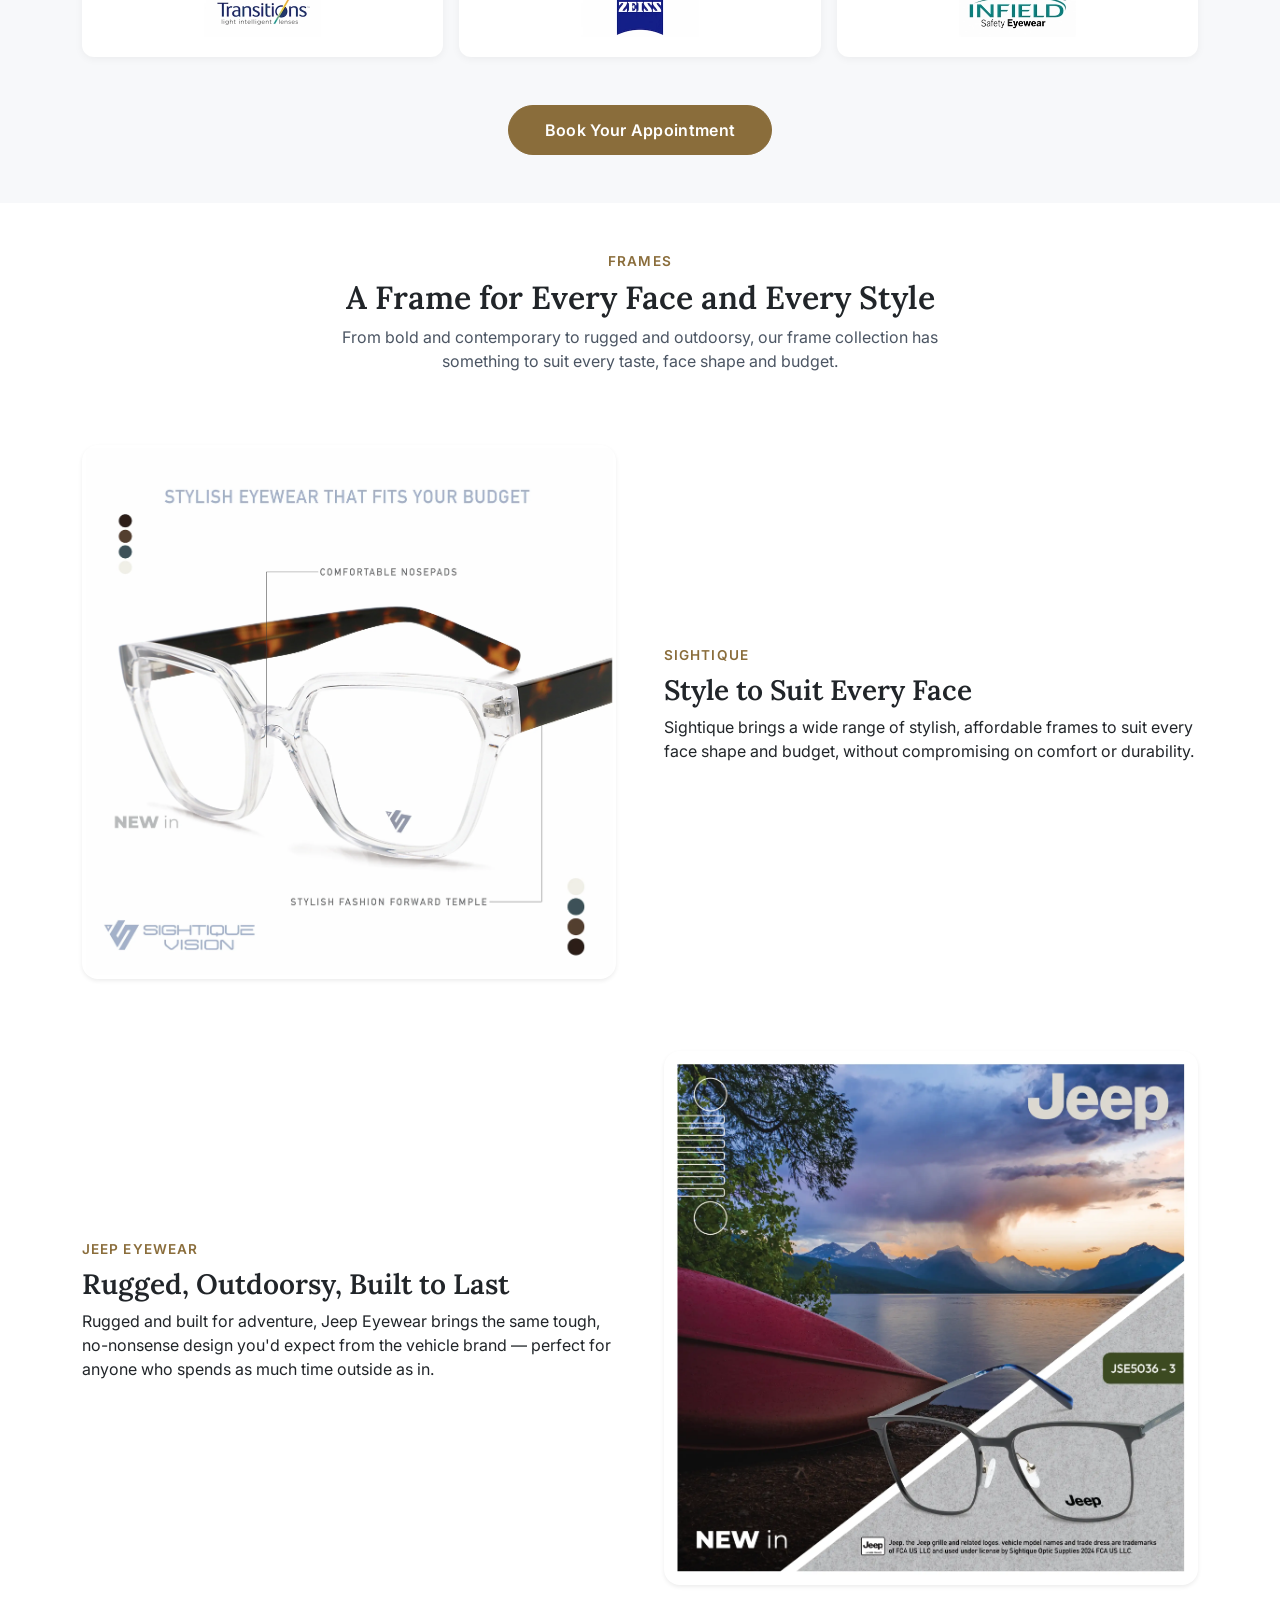
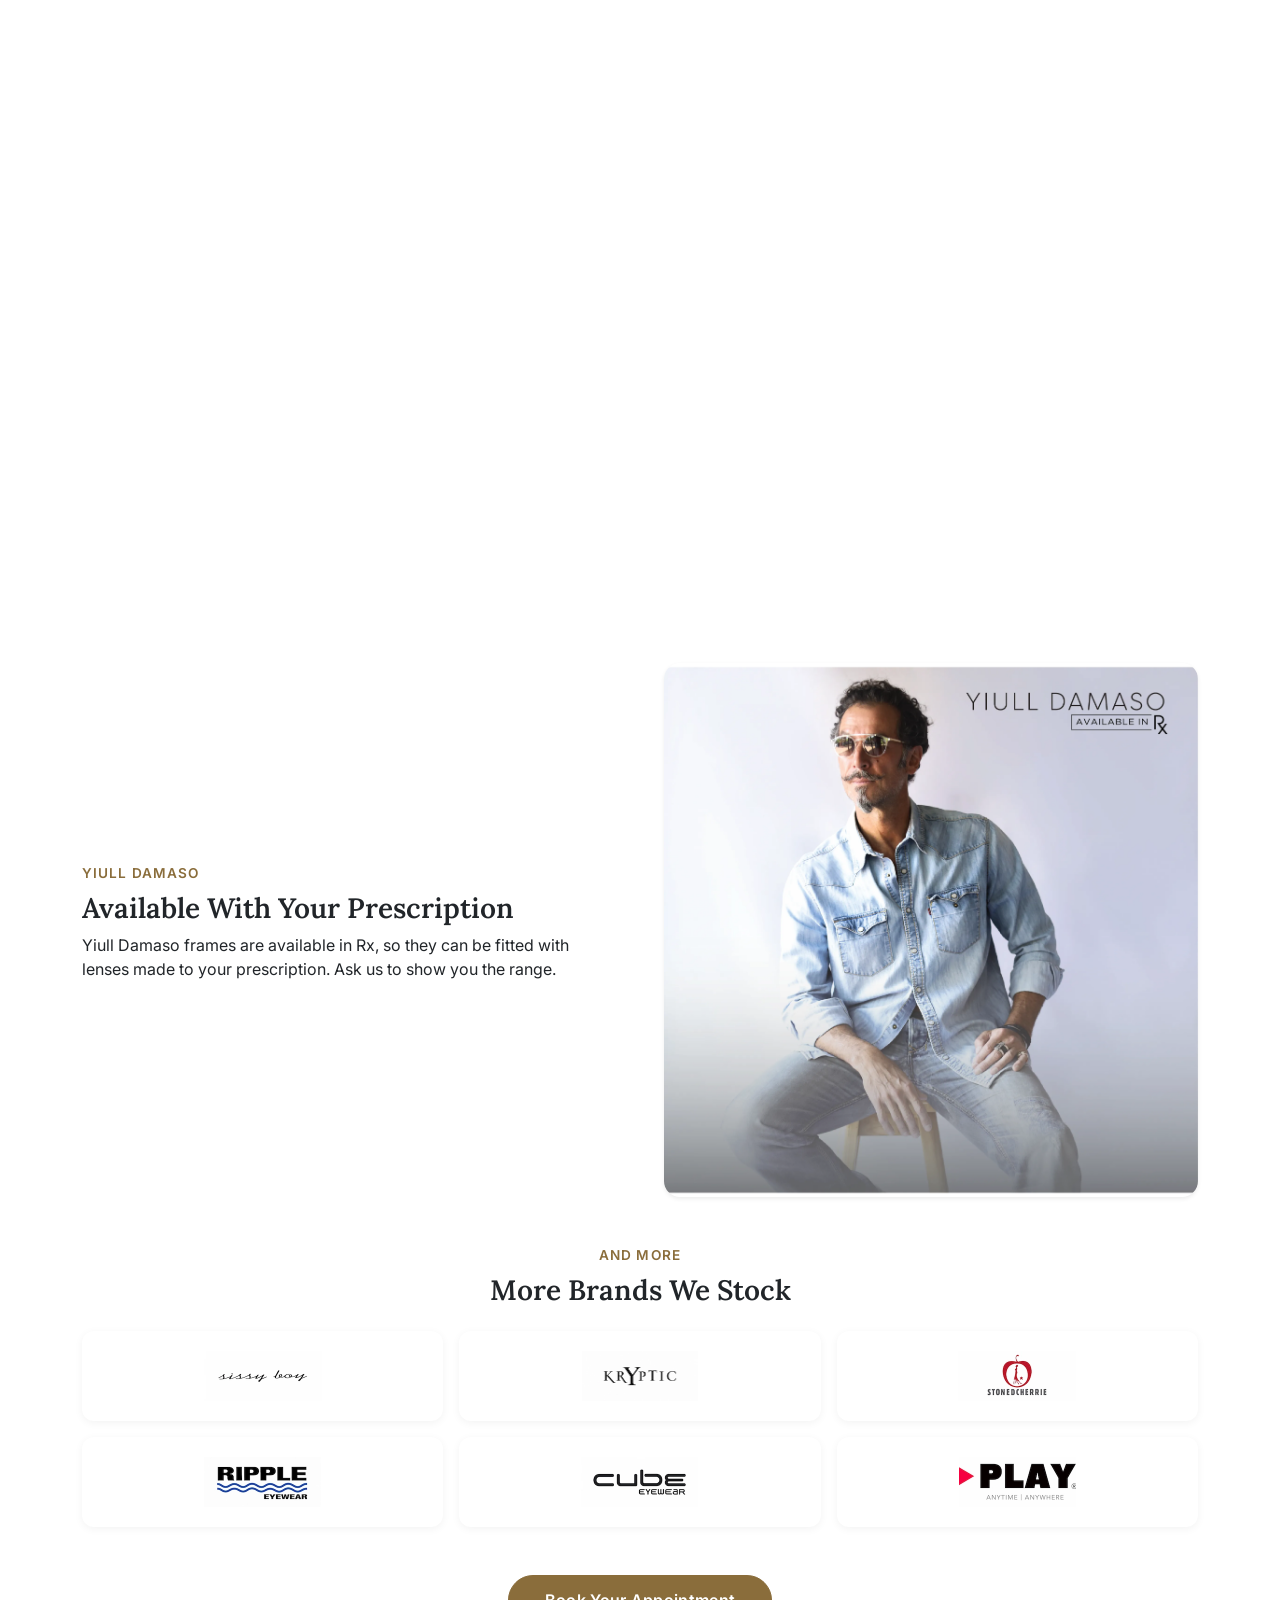
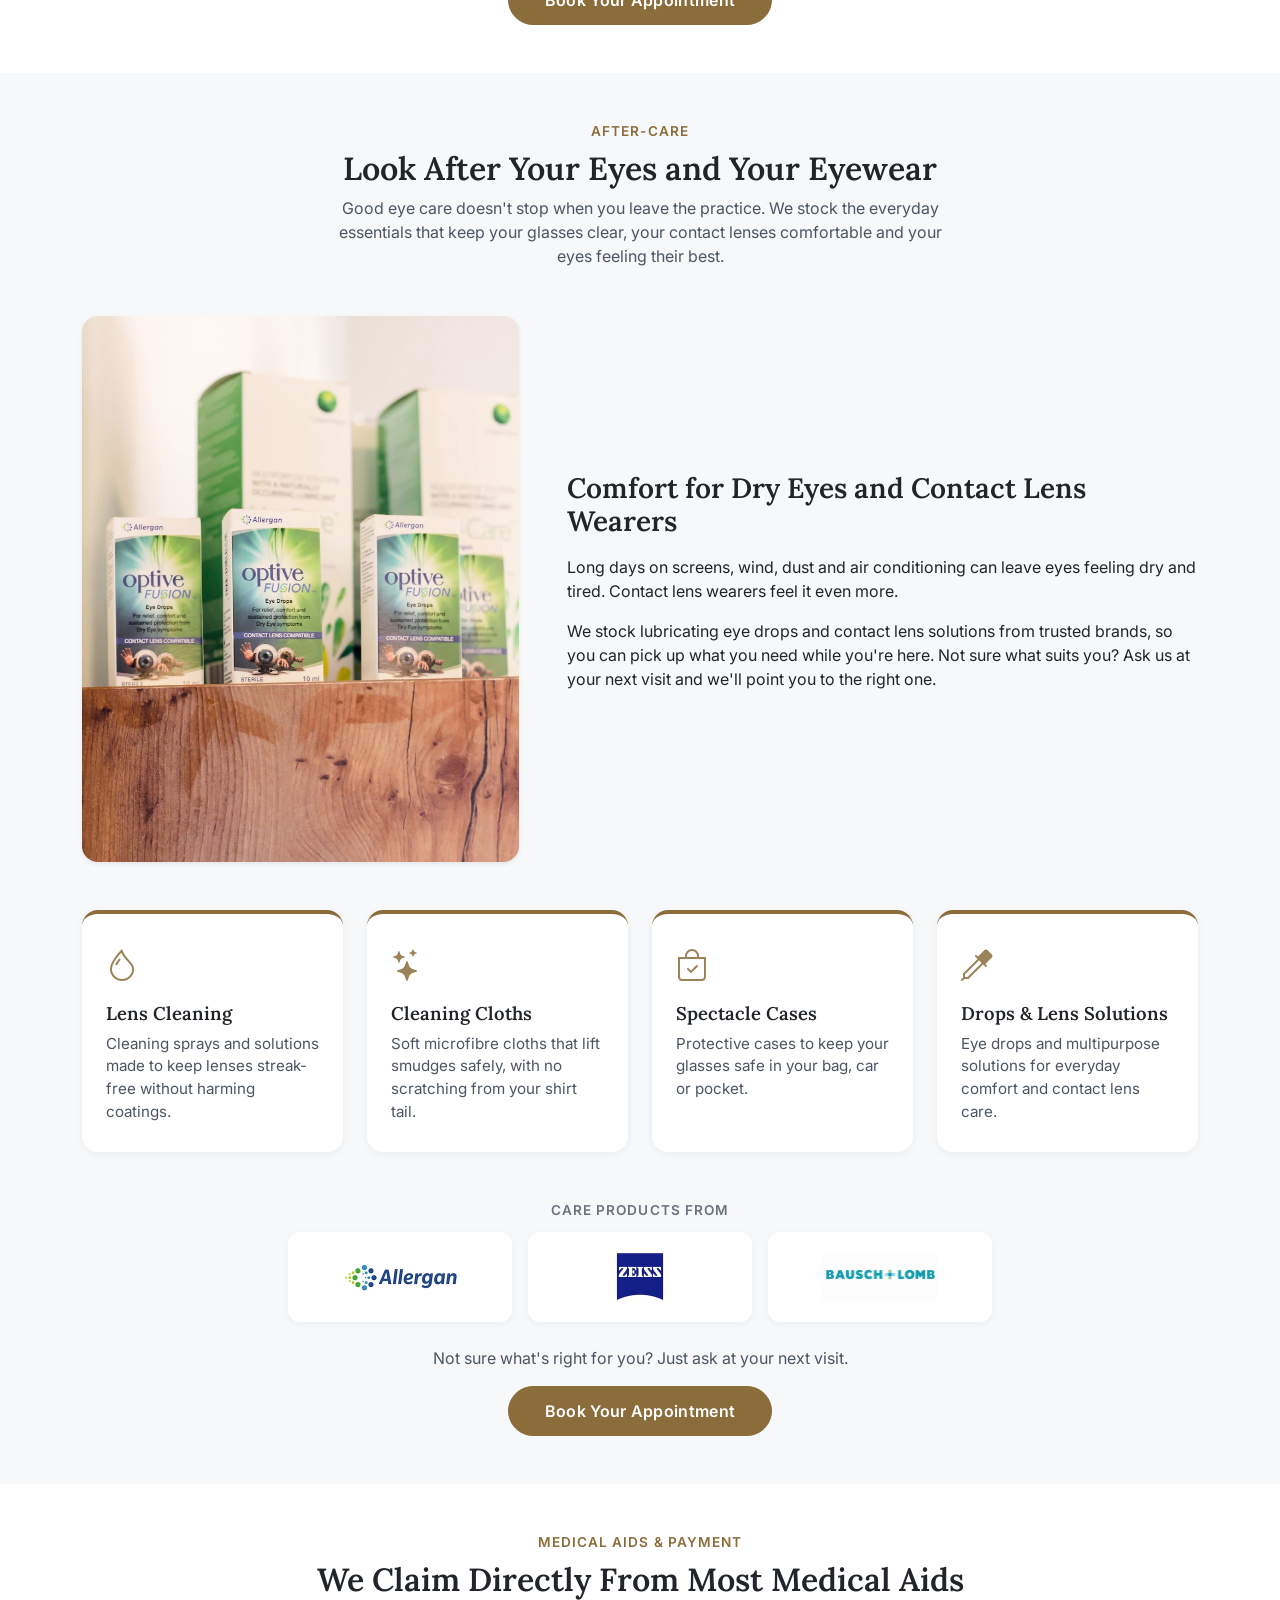
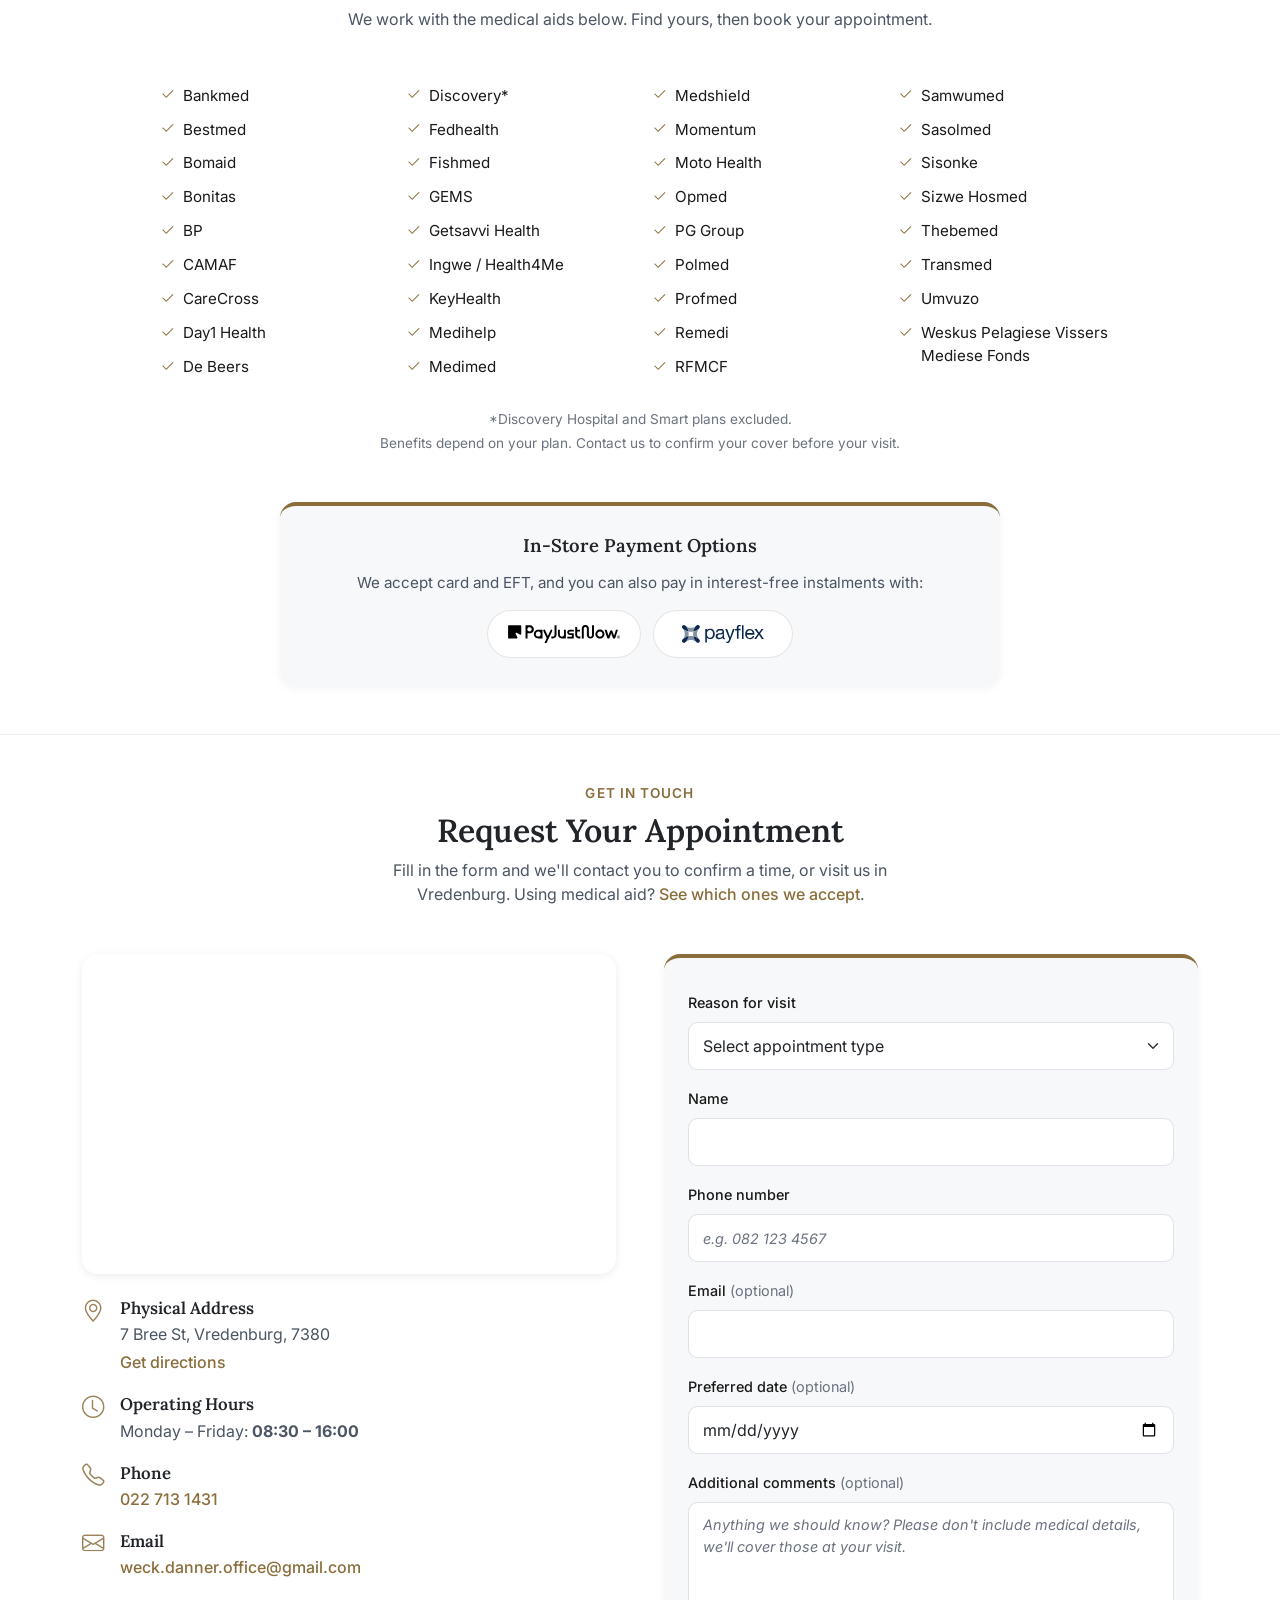
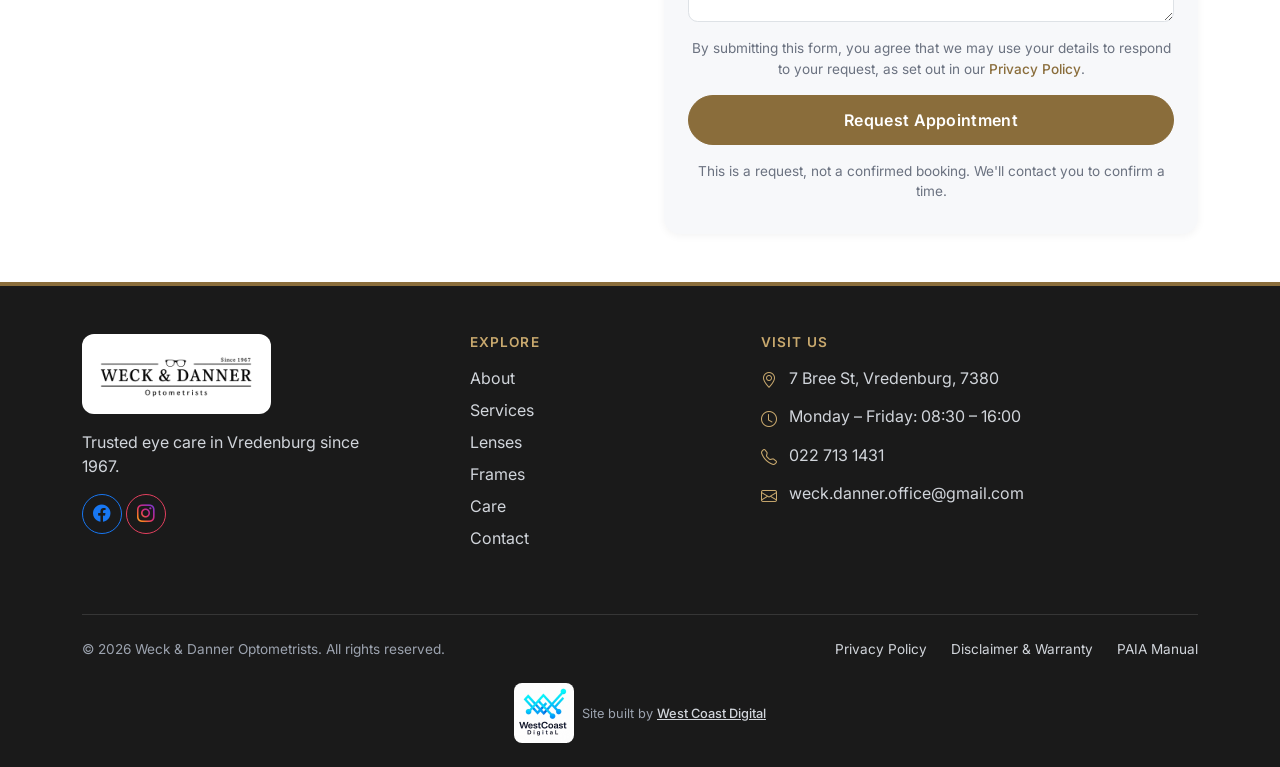
==== commit fda68b01: "Add medical aid and payment options section" ====
--- a/index.html
+++ b/index.html
@@ -82,7 +82,7 @@
 
 <!-- custom css -->
 
-    <link rel="stylesheet" href="styles.css?v=5">   
+    <link rel="stylesheet" href="styles.css?v=6">   
 
 </head>
 
@@ -882,6 +882,76 @@
   </div>
 </section>
 
+<!-- Medical aid & payment section -->
+
+<section id="medical-aid" class="medical-section py-5">
+  <div class="container">
+
+    <!-- Intro -->
+    <div class="text-center mb-5">
+      <p class="about-kicker">Medical Aids &amp; Payment</p>
+      <h2>We Claim Directly From Most Medical Aids</h2>
+      <p class="medical-intro mx-auto">We work with the medical aids below. Find yours, then book your appointment.</p>
+    </div>
+
+    <!-- Medical aid list -->
+    <ul class="medical-list">
+      <li><i class="bi bi-check2"></i>Bankmed</li>
+      <li><i class="bi bi-check2"></i>Bestmed</li>
+      <li><i class="bi bi-check2"></i>Bomaid</li>
+      <li><i class="bi bi-check2"></i>Bonitas</li>
+      <li><i class="bi bi-check2"></i>BP</li>
+      <li><i class="bi bi-check2"></i>CAMAF</li>
+      <li><i class="bi bi-check2"></i>CareCross</li>
+      <li><i class="bi bi-check2"></i>Day1 Health</li>
+      <li><i class="bi bi-check2"></i>De Beers</li>
+      <li><i class="bi bi-check2"></i>Discovery*</li>
+      <li><i class="bi bi-check2"></i>Fedhealth</li>
+      <li><i class="bi bi-check2"></i>Fishmed</li>
+      <li><i class="bi bi-check2"></i>GEMS</li>
+      <li><i class="bi bi-check2"></i>Getsavvi Health</li>
+      <li><i class="bi bi-check2"></i>Ingwe / Health4Me</li>
+      <li><i class="bi bi-check2"></i>KeyHealth</li>
+      <li><i class="bi bi-check2"></i>Medihelp</li>
+      <li><i class="bi bi-check2"></i>Medimed</li>
+      <li><i class="bi bi-check2"></i>Medshield</li>
+      <li><i class="bi bi-check2"></i>Momentum</li>
+      <li><i class="bi bi-check2"></i>Moto Health</li>
+      <li><i class="bi bi-check2"></i>Opmed</li>
+      <li><i class="bi bi-check2"></i>PG Group</li>
+      <li><i class="bi bi-check2"></i>Polmed</li>
+      <li><i class="bi bi-check2"></i>Profmed</li>
+      <li><i class="bi bi-check2"></i>Remedi</li>
+      <li><i class="bi bi-check2"></i>RFMCF</li>
+      <li><i class="bi bi-check2"></i>Samwumed</li>
+      <li><i class="bi bi-check2"></i>Sasolmed</li>
+      <li><i class="bi bi-check2"></i>Sisonke</li>
+      <li><i class="bi bi-check2"></i>Sizwe Hosmed</li>
+      <li><i class="bi bi-check2"></i>Thebemed</li>
+      <li><i class="bi bi-check2"></i>Transmed</li>
+      <li><i class="bi bi-check2"></i>Umvuzo</li>
+      <li><i class="bi bi-check2"></i>Weskus Pelagiese Vissers Mediese Fonds</li>
+    </ul>
+
+    <!-- Notes -->
+    <div class="text-center mt-4">
+      <p class="medical-note mx-auto mb-1">*Discovery Hospital and Smart plans excluded.</p>
+      <p class="medical-note mx-auto mb-0">Benefits depend on your plan. Contact us to confirm your cover before your visit.</p>
+    </div>
+
+    <!-- Payment options -->
+    <div class="payment-card mx-auto mt-5 text-center">
+      <h3 class="payment-title">In-Store Payment Options</h3>
+      <p class="payment-text mb-3">We accept card and EFT, and you can also pay in interest-free instalments with:</p>
+      <div class="payment-options">
+        <span class="pay-pill"><img src="media/payjustnow-logo.svg" alt="PayJustNow" width="124" height="20"></span>
+        <span class="pay-pill"><img src="media/payflex-logo.svg" alt="PayFlex" width="92" height="20"></span>
+      </div>
+    </div>
+
+  </div>
+</section>
+
 <!-- Contact section -->
 
 <section id="contact" class="contact-section py-5 ">
@@ -890,7 +960,7 @@
     <div class="text-center mb-5 reveal">
       <p class="about-kicker">Get in Touch</p>
       <h2>Request Your Appointment</h2>
-      <p class="contact-intro mx-auto">Fill in the form and we'll contact you to confirm a time, or visit us in Vredenburg.</p>
+      <p class="contact-intro mx-auto">Fill in the form and we'll contact you to confirm a time, or visit us in Vredenburg. Using medical aid? <a href="#medical-aid" class="contact-link">See which ones we accept</a>.</p>
     </div>
 
     <div class="row gy-4 gx-lg-5">
--- a/styles.css
+++ b/styles.css
@@ -712,6 +712,105 @@
 
 .care-cta-text {
   color: #4b5563;
+}
+
+/* Medical aid & payment section */
+
+.medical-section {
+  background-color: #ffffff;
+  border-bottom: 1px solid rgba(0, 0, 0, 0.06); /* separates it from Contact, which is also white */
+}
+
+.medical-intro {
+  max-width: 640px;
+  color: #4b5563;
+}
+
+/* List flows into columns: 2 on phones, 3 on tablets, 4 on desktop */
+.medical-list {
+  list-style: none;
+  padding: 0;
+  margin: 0 auto;
+  max-width: 960px;
+  column-count: 2;
+  column-gap: 1.5rem;
+}
+
+@media (min-width: 768px) {
+  .medical-list { column-count: 3; }
+}
+
+@media (min-width: 992px) {
+  .medical-list { column-count: 4; }
+}
+
+.medical-list li {
+  break-inside: avoid; /* stops a long name splitting across two columns */
+  display: flex;
+  gap: 0.5rem;
+  align-items: flex-start;
+  padding: 0.35rem 0;
+  font-size: 0.95rem;
+  color: #1a1a1a;
+}
+
+.medical-list i {
+  color: var(--bd-primary, #8a6d3b);
+  flex-shrink: 0;
+}
+
+.medical-note {
+  max-width: 640px;
+  font-size: 0.85rem;
+  color: #6b7280;
+}
+
+/* Payment card */
+.payment-card {
+  max-width: 720px;
+  background-color: #f7f8fa;
+  border-radius: 1rem;
+  border-top: 4px solid var(--bd-primary, #8a6d3b);
+  padding: 1.75rem 1.5rem;
+  box-shadow: 0 2px 8px rgba(0, 0, 0, 0.05);
+}
+
+.payment-title {
+  font-size: 1.15rem;
+  margin-bottom: 1rem;
+}
+
+.payment-options {
+  display: flex;
+  flex-wrap: wrap;
+  justify-content: center;
+  gap: 0.75rem;
+}
+
+.payment-text {
+  color: #4b5563;
+  font-size: 0.95rem;
+}
+
+.pay-pill {
+  display: inline-flex;
+  align-items: center;
+  justify-content: center;
+  gap: 0.5rem;
+  min-width: 140px; /* same width for all four */
+  height: 48px;     /* same height for all four */
+  padding: 0 1.25rem;
+  background-color: #ffffff;
+  border: 1px solid rgba(0, 0, 0, 0.1);
+  border-radius: 999px;
+  font-size: 0.95rem;
+  font-weight: 500;
+  color: #1a1a1a;
+}
+
+.pay-pill img {
+  height: 18px;
+  width: auto;
 }
 
 /* Contact section */
